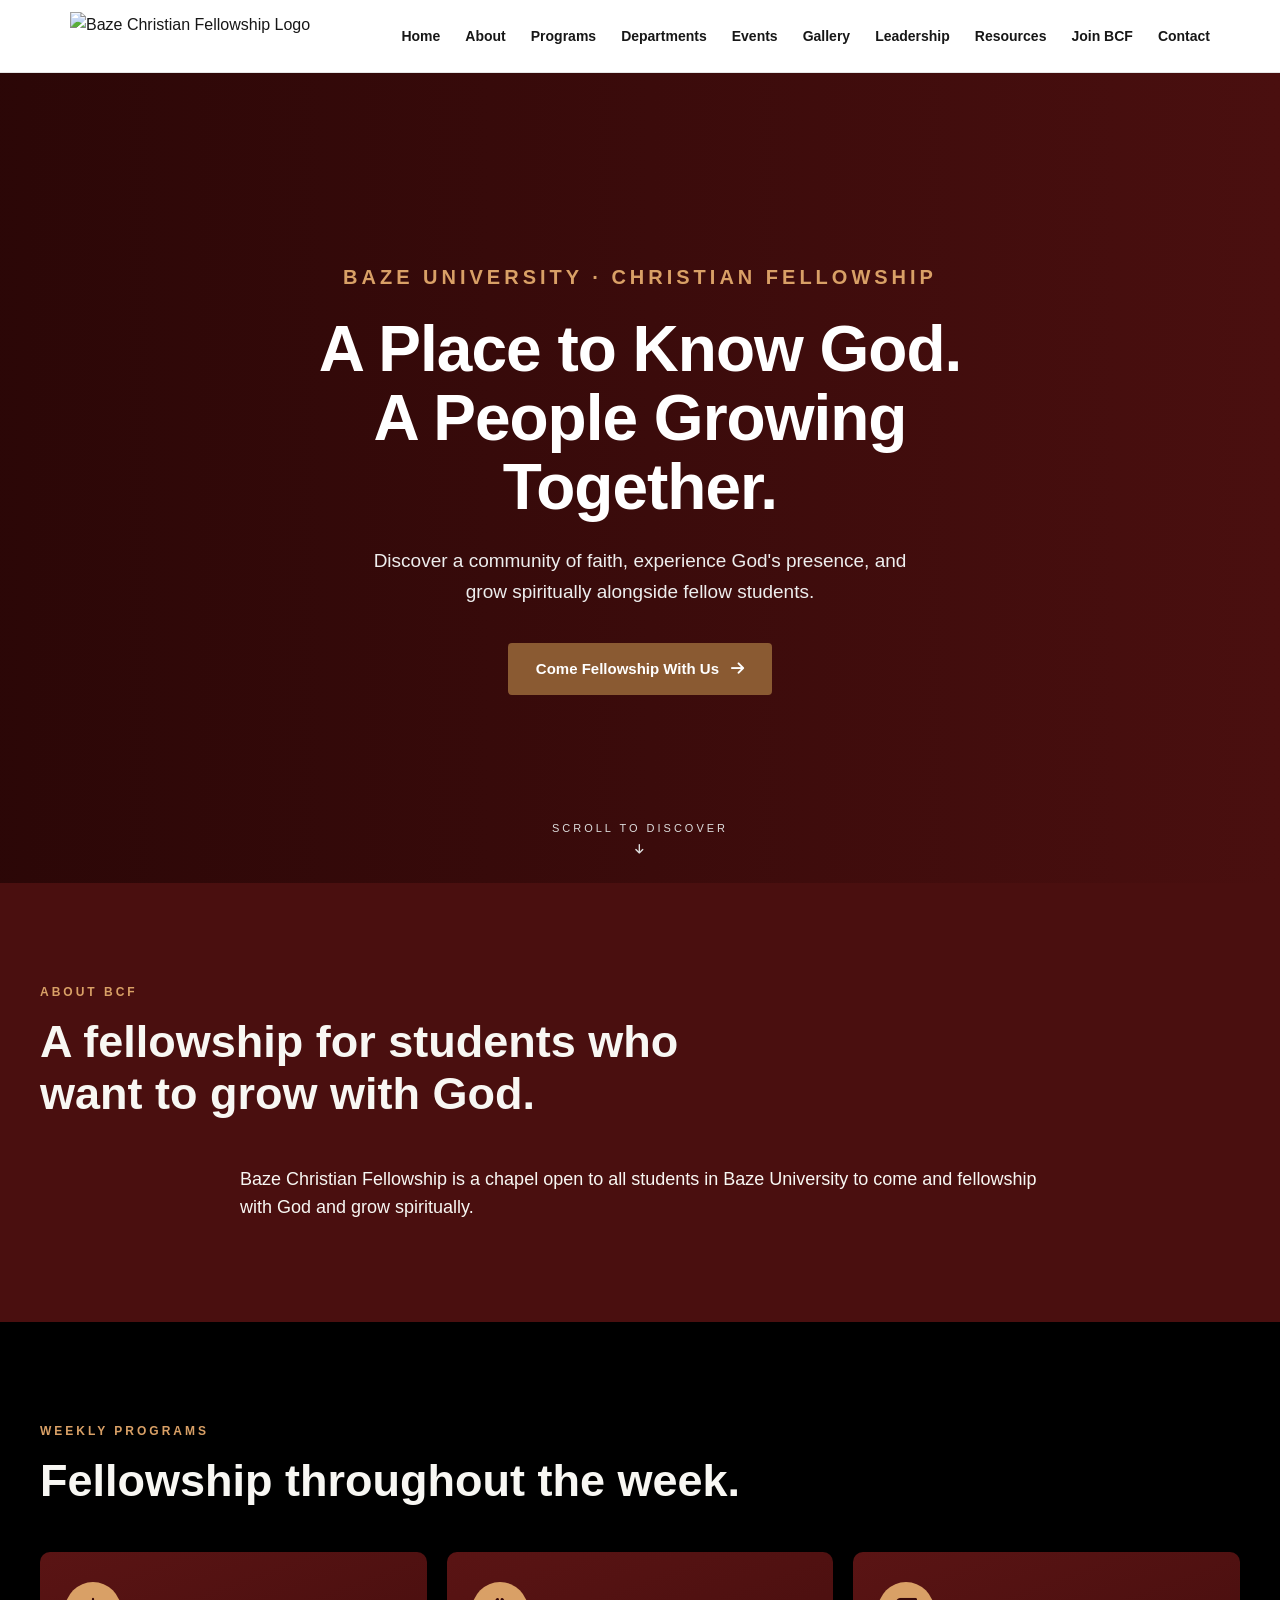
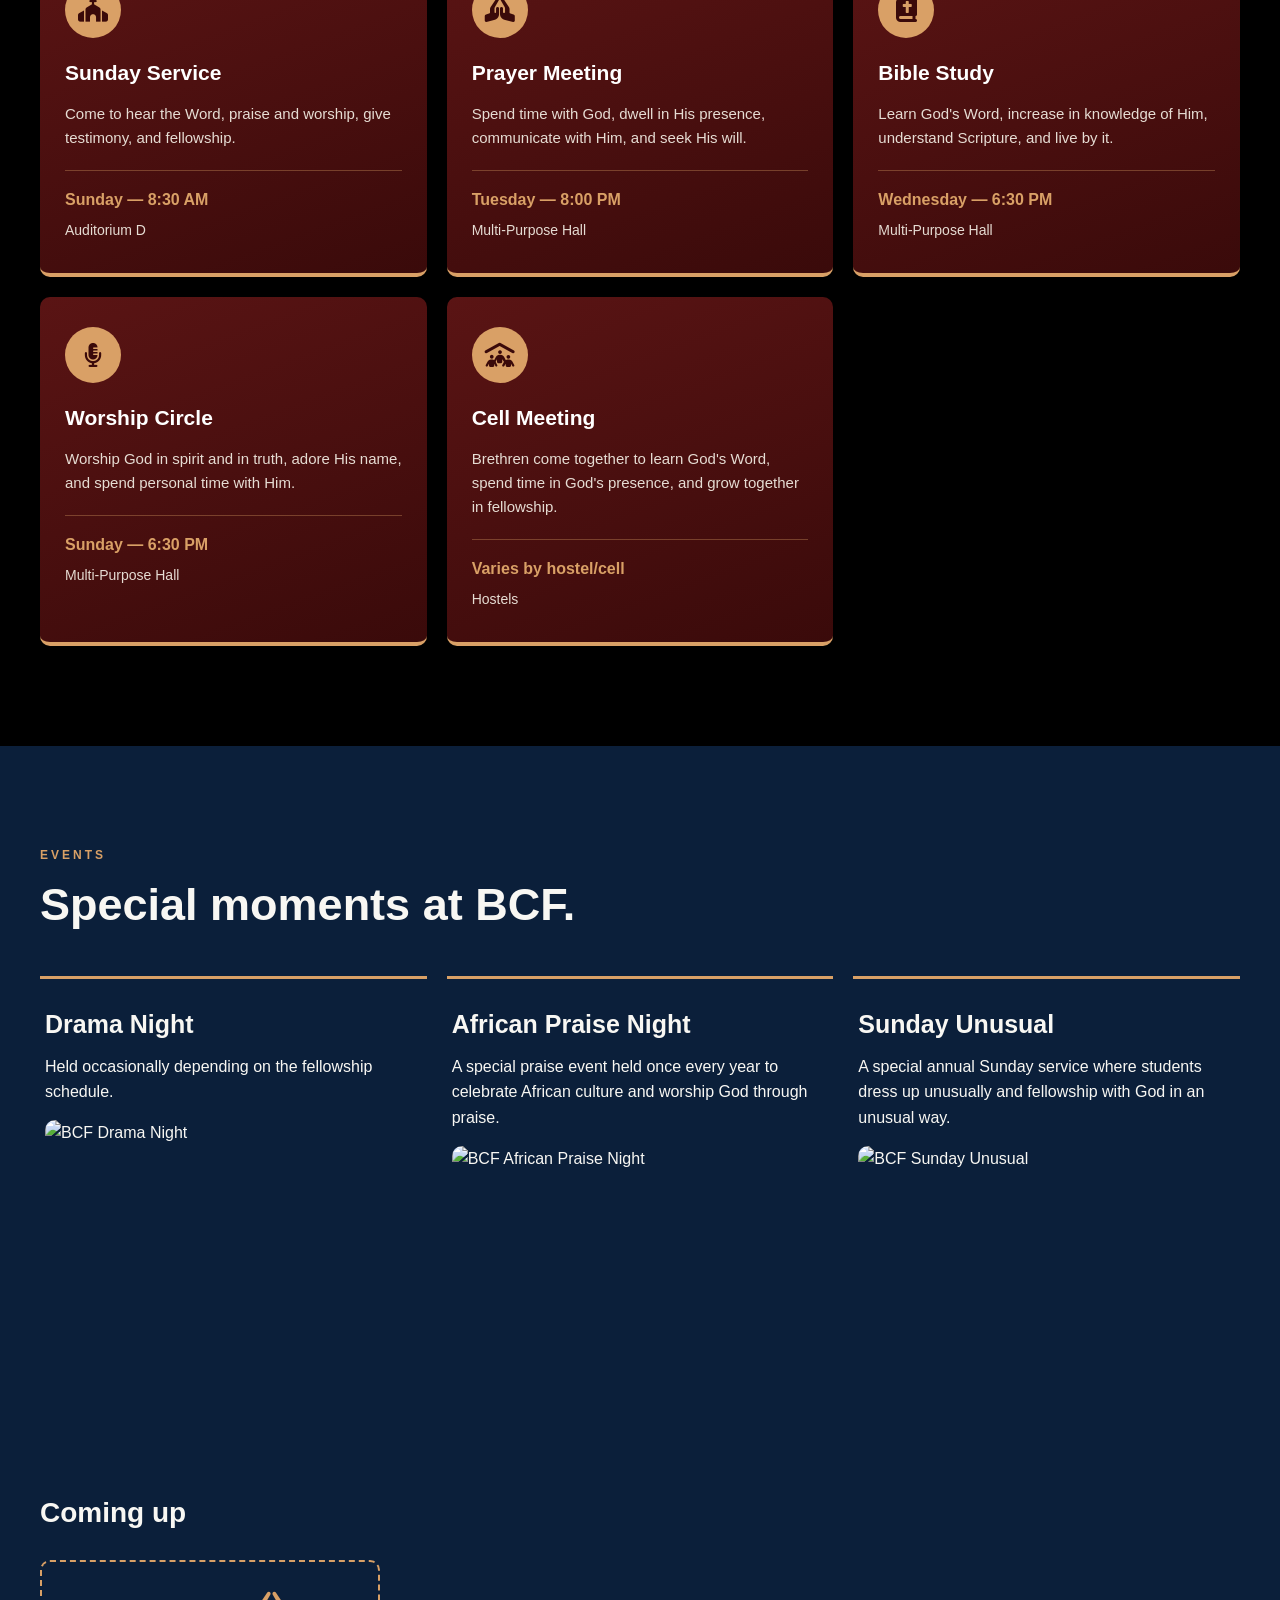
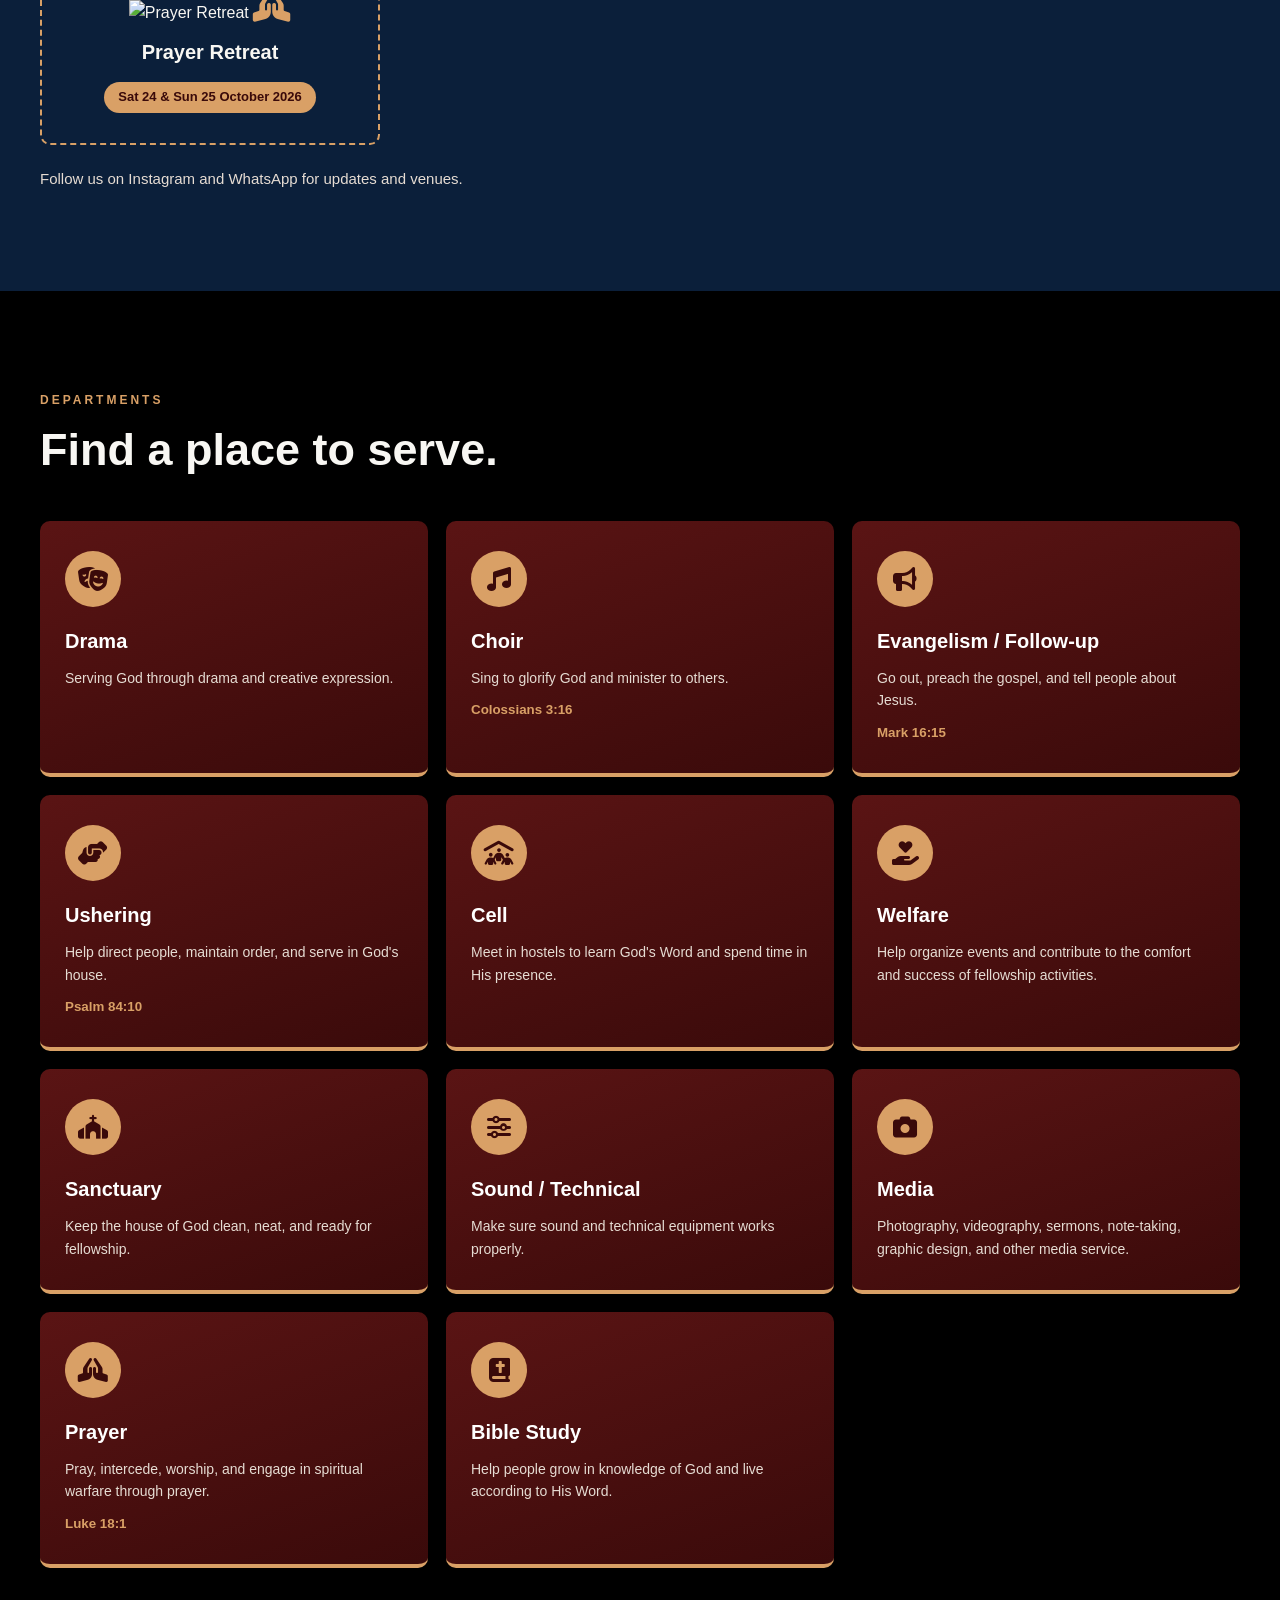
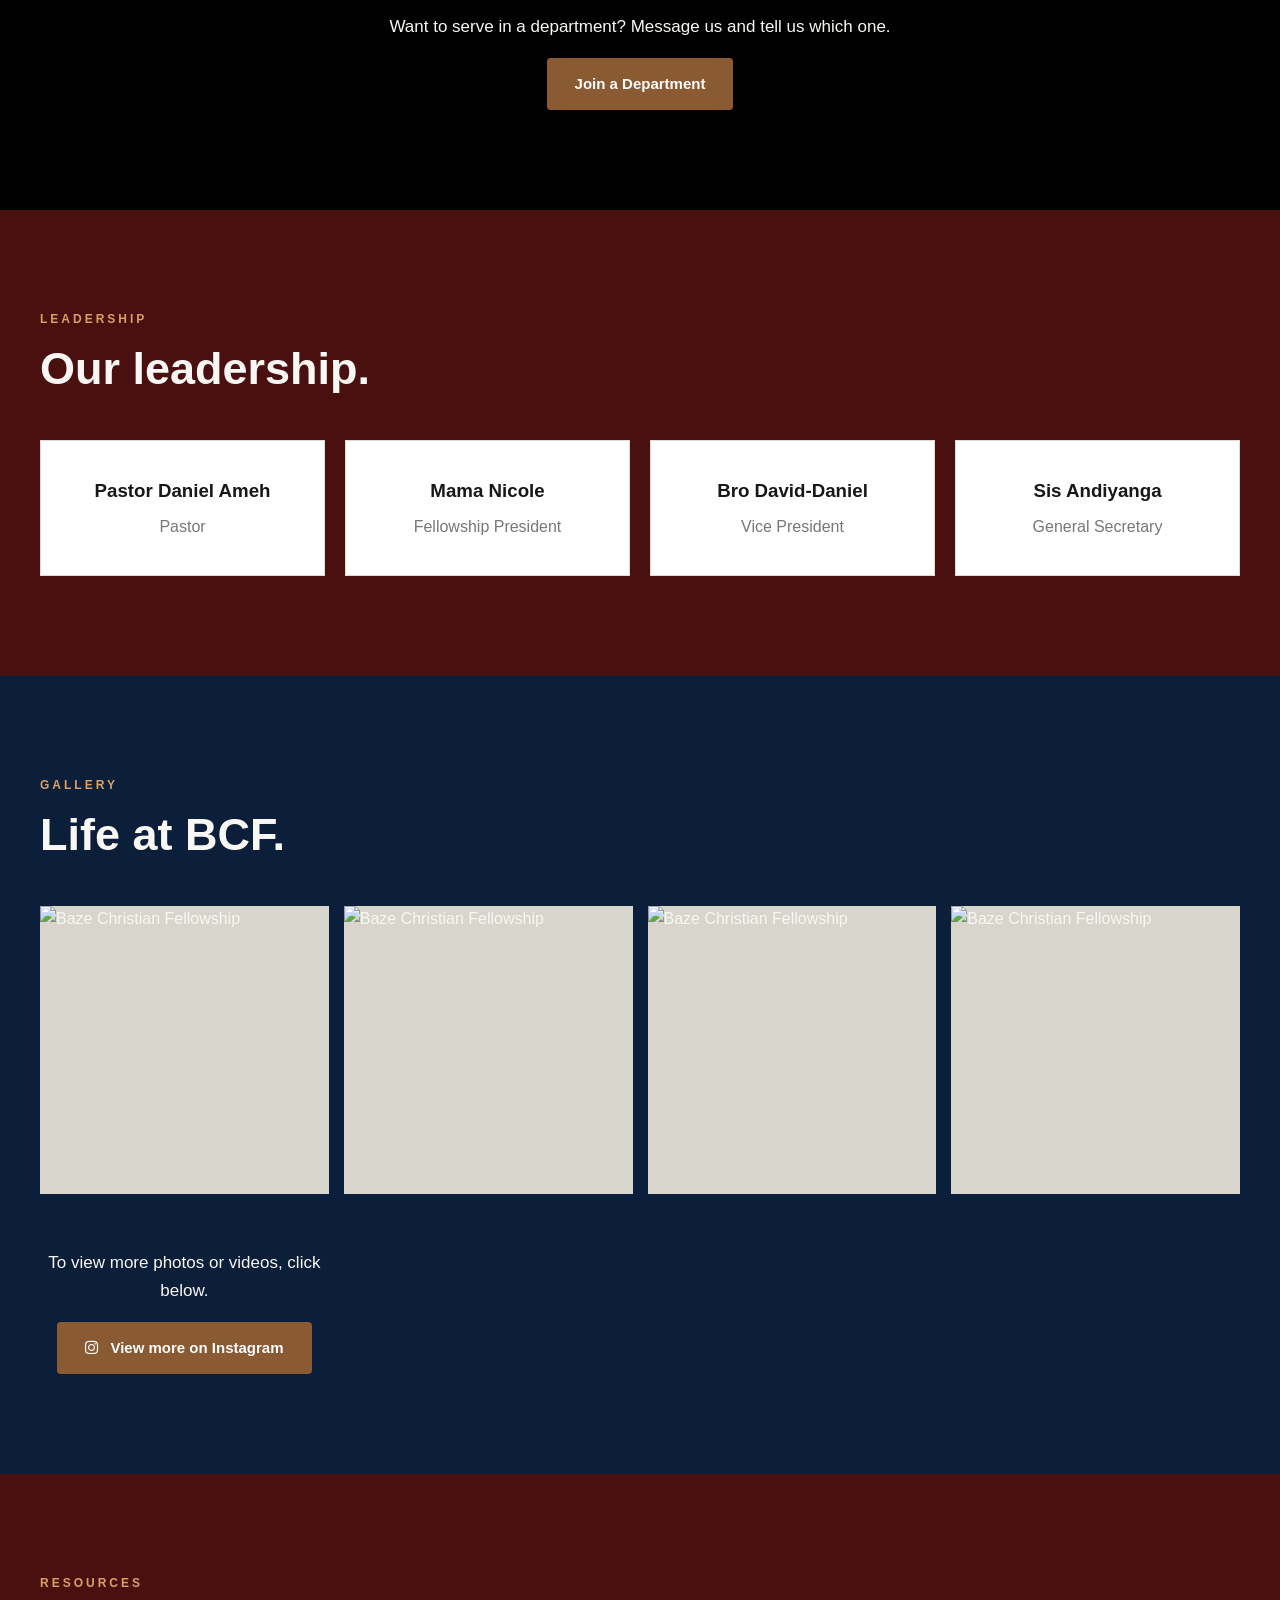
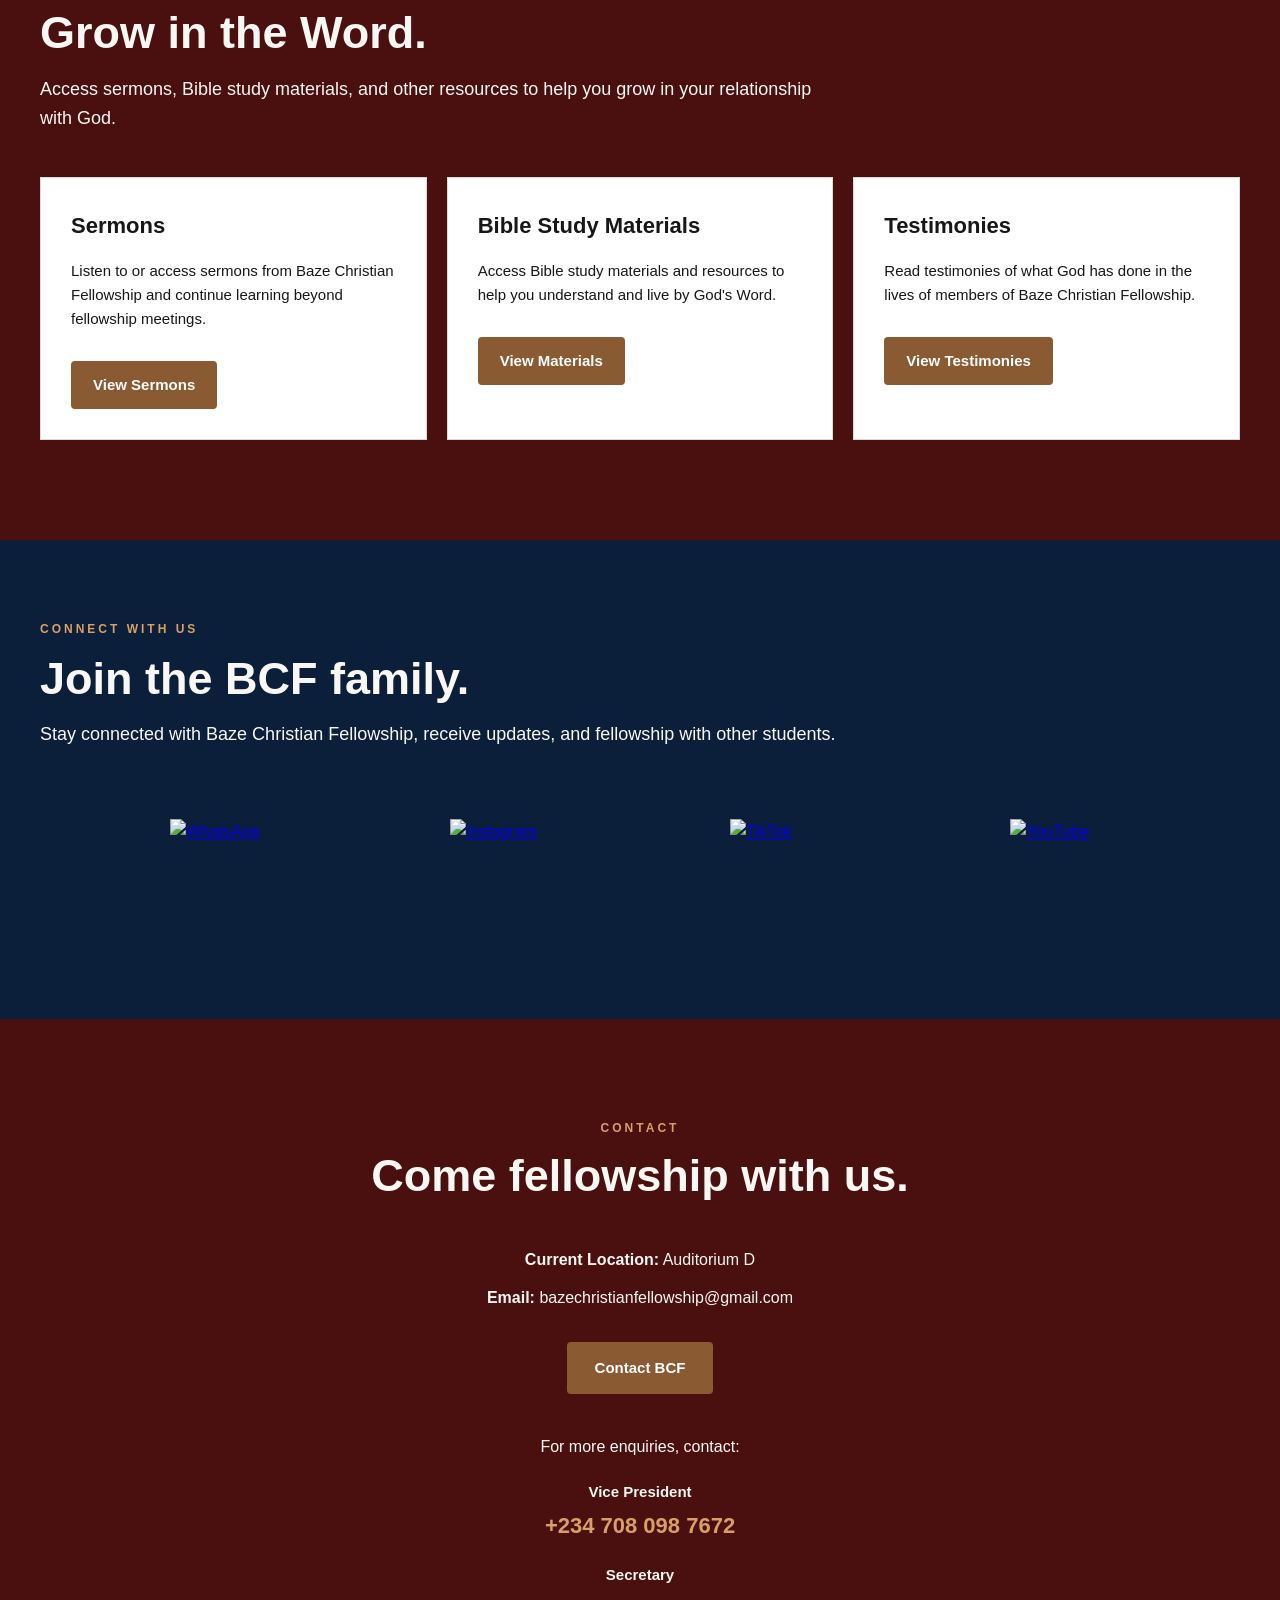
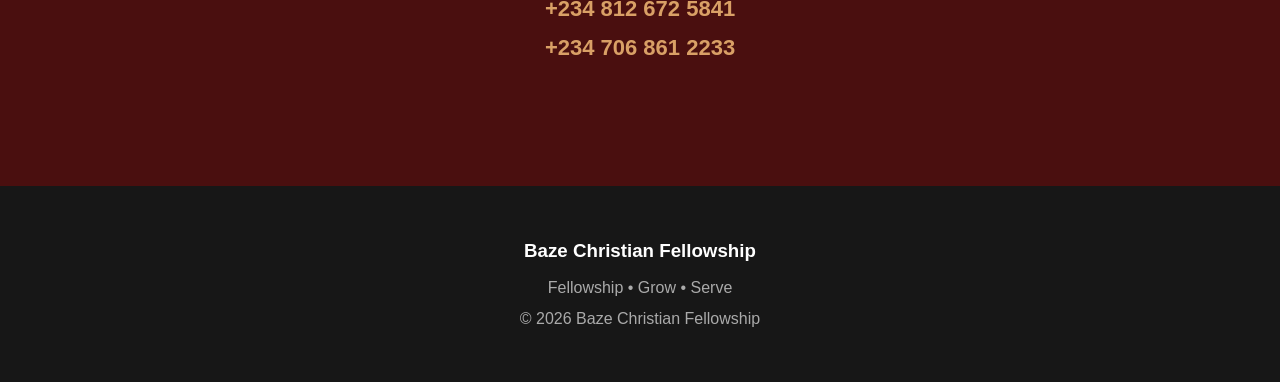
==== index.html @ 0a3cd955 "Add files via upload" ====
<!DOCTYPE html>
<html lang="en">

<head>
    <meta charset="UTF-8">
    <meta name="viewport" content="width=device-width, initial-scale=1.0">

    <title>Baze Christian Fellowship</title>

    <link rel="stylesheet" href="style.css">
    <link rel="stylesheet" href="https://cdnjs.cloudflare.com/ajax/libs/font-awesome/6.5.2/css/all.min.css">
</head>

<body class="home-page">

<!-- NAVIGATION -->
<header>
    <nav>
        <div class="logo">
            <img src="images/logo.jpg" alt="Baze Christian Fellowship Logo">
        </div>

        <button class="menu-toggle" id="menuToggle" aria-label="Open menu" aria-expanded="false" aria-controls="navLinks">
            <i class="fa-solid fa-bars"></i>
        </button>

        <div class="nav-links" id="navLinks">
            <a href="#home">Home</a>
            <a href="#about">About</a>
            <a href="#programs">Programs</a>
            <a href="#departments">Departments</a>
            <a href="#events">Events</a>
            <a href="#gallery">Gallery</a>
            <a href="#leadership">Leadership</a>
            <a href="#resources">Resources</a>
            <a href="#join">Join BCF</a>
            <a href="#contact">Contact</a>
        </div>
    </nav>
</header>


<!-- HOME -->
<section id="home" class="hero">

    <div class="hero-overlay"></div>

    <div class="hero-content">

        <p class="small-title">
            BAZE UNIVERSITY · CHRISTIAN FELLOWSHIP
        </p>

        <h1>
            A Place to Know God.<br>
            A People Growing Together.
        </h1>

        <p class="hero-text">
            Discover a community of faith, experience God's presence,
            and grow spiritually alongside fellow students.
        </p>

        <a href="#contact" class="btn">
            Come Fellowship With Us
            <i class="fa-solid fa-arrow-right"></i>
        </a>

    </div>

    <div class="hero-scroll">
        <span>SCROLL TO DISCOVER</span>
        <i class="fa-solid fa-arrow-down"></i>
    </div>

</section>


<!-- ABOUT -->
<section id="about">

    <div class="section-heading">

        <p class="small-title">
            ABOUT BCF
        </p>

        <h2>
            A fellowship for students who want to grow with God.
        </h2>

    </div>

    <p class="section-text">
        Baze Christian Fellowship is a chapel open to all students
        in Baze University to come and fellowship with God and
        grow spiritually.
    </p>

</section>


<!-- PROGRAMS -->
<section id="programs">

    <div class="section-heading">

        <p class="small-title">
            WEEKLY PROGRAMS
        </p>

        <h2>
            Fellowship throughout the week.
        </h2>

    </div>


        <div class="program-container">

        <div class="program-card">
            <div class="dept-icon"><i class="fa-solid fa-church"></i></div>
            <h3>Sunday Service</h3>
            <p>
                Come to hear the Word, praise and worship,
                give testimony, and fellowship.
            </p>
            <strong>Sunday — 8:30 AM</strong>
            <span>Auditorium D</span>
        </div>

        <div class="program-card">
            <div class="dept-icon"><i class="fa-solid fa-hands-praying"></i></div>
            <h3>Prayer Meeting</h3>
            <p>
                Spend time with God, dwell in His presence,
                communicate with Him, and seek His will.
            </p>
            <strong>Tuesday — 8:00 PM</strong>
            <span>Multi-Purpose Hall</span>
        </div>

        <div class="program-card">
            <div class="dept-icon"><i class="fa-solid fa-book-bible"></i></div>
            <h3>Bible Study</h3>
            <p>
                Learn God's Word, increase in knowledge of Him,
                understand Scripture, and live by it.
            </p>
            <strong>Wednesday — 6:30 PM</strong>
            <span>Multi-Purpose Hall</span>
        </div>

        <div class="program-card">
            <div class="dept-icon"><i class="fa-solid fa-microphone-lines"></i></div>
            <h3>Worship Circle</h3>
            <p>
                Worship God in spirit and in truth, adore His name,
                and spend personal time with Him.
            </p>
            <strong>Sunday — 6:30 PM</strong>
            <span>Multi-Purpose Hall</span>
        </div>

        <div class="program-card">
            <div class="dept-icon"><i class="fa-solid fa-people-roof"></i></div>
            <h3>Cell Meeting</h3>
            <p>
                Brethren come together to learn God's Word,
                spend time in God's presence, and grow together
                in fellowship.
            </p>
            <strong>Varies by hostel/cell</strong>
            <span>Hostels</span>
        </div>

    </div>

</section>


<!-- EVENTS -->
<section id="events">

    <div class="section-heading">

        <p class="small-title">
            EVENTS
        </p>

        <h2>
            Special moments at BCF.
        </h2>

    </div>


    <div class="event-container">

        <div class="event-card">

            <h3>Drama Night</h3>

            <p>
                Held occasionally depending on the fellowship schedule.
            </p>

            <img src="images/drama-night.jpg" alt="BCF Drama Night">

        </div>


        <div class="event-card">

            <h3>African Praise Night</h3>

            <p>
                A special praise event held once every year to celebrate African culture and worship God through praise.
            </p>

            <img src="images/african-praise-night.jpg" alt="BCF African Praise Night">

        </div>


        <div class="event-card">

            <h3>Sunday Unusual</h3>

            <p>
                A special annual Sunday service where students dress up unusually and fellowship with God in an unusual way.
            </p>

            <img src="images/sunday-unusual.jpg" alt="BCF Sunday Unusual">

        </div>

    </div>
        <div class="upcoming">

        <h3>Coming up</h3>
                    <div class="upcoming-card">
                <img src="images/prayer-retreat.jpg" alt="Prayer Retreat">
                <i class="fa-solid fa-hands-praying"></i>
                <h4>Prayer Retreat</h4>
                <span class="coming-soon">Sat 24 &amp; Sun 25 October 2026</span>
                </div>


        </div>

        <p class="upcoming-note">Follow us on Instagram and WhatsApp for updates and venues.</p>

    </div>

</section>


<!-- DEPARTMENTS -->
<section id="departments">

    <div class="section-heading">

        <p class="small-title">
            DEPARTMENTS
        </p>

        <h2>
            Find a place to serve.
        </h2>

    </div>


        <div class="department-container">

        <div class="department-card">
            <div class="dept-icon"><i class="fa-solid fa-masks-theater"></i></div>
            <h3>Drama</h3>
            <p>Serving God through drama and creative expression.</p>
        </div>

        <div class="department-card">
            <div class="dept-icon"><i class="fa-solid fa-music"></i></div>
            <h3>Choir</h3>
            <p>Sing to glorify God and minister to others.</p>
            <small>Colossians 3:16</small>
        </div>

        <div class="department-card">
            <div class="dept-icon"><i class="fa-solid fa-bullhorn"></i></div>
            <h3>Evangelism / Follow-up</h3>
            <p>Go out, preach the gospel, and tell people about Jesus.</p>
            <small>Mark 16:15</small>
        </div>

        <div class="department-card">
            <div class="dept-icon"><i class="fa-solid fa-handshake-angle"></i></div>
            <h3>Ushering</h3>
            <p>Help direct people, maintain order, and serve in God's house.</p>
            <small>Psalm 84:10</small>
        </div>

        <div class="department-card">
            <div class="dept-icon"><i class="fa-solid fa-people-roof"></i></div>
            <h3>Cell</h3>
            <p>Meet in hostels to learn God's Word and spend time in His presence.</p>
        </div>

        <div class="department-card">
            <div class="dept-icon"><i class="fa-solid fa-hand-holding-heart"></i></div>
            <h3>Welfare</h3>
            <p>Help organize events and contribute to the comfort and success of fellowship activities.</p>
        </div>

        <div class="department-card">
            <div class="dept-icon"><i class="fa-solid fa-church"></i></div>
            <h3>Sanctuary</h3>
            <p>Keep the house of God clean, neat, and ready for fellowship.</p>
        </div>

        <div class="department-card">
            <div class="dept-icon"><i class="fa-solid fa-sliders"></i></div>
            <h3>Sound / Technical</h3>
            <p>Make sure sound and technical equipment works properly.</p>
        </div>

        <div class="department-card">
            <div class="dept-icon"><i class="fa-solid fa-camera"></i></div>
            <h3>Media</h3>
            <p>Photography, videography, sermons, note-taking, graphic design, and other media service.</p>
        </div>

        <div class="department-card">
            <div class="dept-icon"><i class="fa-solid fa-hands-praying"></i></div>
            <h3>Prayer</h3>
            <p>Pray, intercede, worship, and engage in spiritual warfare through prayer.</p>
            <small>Luke 18:1</small>
        </div>

        <div class="department-card">
            <div class="dept-icon"><i class="fa-solid fa-book-bible"></i></div>
            <h3>Bible Study</h3>
            <p>Help people grow in knowledge of God and live according to His Word.</p>
        </div>

    </div>

    <div class="join-department">
        <p>Want to serve in a department? Message us and tell us which one.</p>
        <a href="https://wa.me/2348126725841?text=Hello%2C%20I%20want%20to%20join%20a%20department.%0AName%3A%20%0ADepartment%3A%20%0AWhy%20I%20want%20to%20join%3A%20"
           target="_blank" rel="noopener" class="btn">Join a Department</a>
    </div>

</section>

</section>


<!-- LEADERSHIP -->
<section id="leadership">

    <div class="section-heading">

        <p class="small-title">
            LEADERSHIP
        </p>

        <h2>
            Our leadership.
        </h2>

    </div>


    <div class="leader-container">

        <div class="leader-card">
            <h3>Pastor Daniel Ameh</h3>
            <p>Pastor</p>
        </div>

        <div class="leader-card">
            <h3>Mama Nicole</h3>
            <p>Fellowship President</p>
        </div>

        <div class="leader-card">
            <h3>Bro David-Daniel</h3>
            <p>Vice President</p>
        </div>

        <div class="leader-card">
            <h3>Sis Andiyanga</h3>
            <p>General Secretary</p>
        </div>

    </div>

</section>


<!-- GALLERY -->
<section id="gallery">

    <div class="section-heading">

        <p class="small-title">
            GALLERY
        </p>

        <h2>
            Life at BCF.
        </h2>

    </div>

    <div class="gallery-container">

        <div class="gallery-item">
            <img src="images/gallery1.jpg" alt="Baze Christian Fellowship">
        </div>

        <div class="gallery-item">
            <img src="images/gallery2.jpg" alt="Baze Christian Fellowship">
        </div>

        <div class="gallery-item">
            <img src="images/gallery3.jpg" alt="Baze Christian Fellowship">
        </div>

        <div class="gallery-item">
            <img src="images/gallery4.jpg" alt="Baze Christian Fellowship">
        </div>

    <div class="gallery-more">
        <p>To view more photos or videos, click below.</p>
        <a href="https://www.instagram.com/bazechristianfellowship/"
           target="_blank" rel="noopener" class="btn">
            <i class="fa-brands fa-instagram"></i> View more on Instagram
        </a>
    </div>


</section>


<!-- RESOURCES -->
<section id="resources">

    <div class="section-heading">

        <p class="small-title">
            RESOURCES
        </p>

        <h2>
            Grow in the Word.
        </h2>

        <p class="section-text">
            Access sermons, Bible study materials, and other resources
            to help you grow in your relationship with God.
        </p>

    </div>

    <div class="program-grid">

        <div class="program-card">
            <h3>Sermons</h3>
            <p>
                Listen to or access sermons from Baze Christian Fellowship
                and continue learning beyond fellowship meetings.
            </p>
            <a href="sermons.html" class="btn">View Sermons</a>
        </div>

        <div class="program-card">
            <h3>Bible Study Materials</h3>
            <p>
                Access Bible study materials and resources to help you
                understand and live by God's Word.
            </p>
            <a href="bible-study.html" class="btn">View Materials</a>
        </div>

        <div class="program-card">
            <h3>Testimonies</h3>
            <p>
                Read testimonies of what God has done in the lives
                of members of Baze Christian Fellowship.
            </p>
            <a href="testimonies.html" class="btn">View Testimonies</a>
        </div>

    </div>

</section>


<!-- JOIN -->
<section id="join">

    <div class="section-heading">

        <p class="small-title">
            CONNECT WITH US
        </p>

        <h2>
            Join the BCF family.
        </h2>

        <p class="section-text">
            Stay connected with Baze Christian Fellowship,
            receive updates, and fellowship with other students.
        </p>

    </div>

    <div class="social-logos">

        <a href="https://chat.whatsapp.com/BudRLYwGvZM6FBNCrhBqAm" target="_blank" rel="noopener" aria-label="WhatsApp">
            <img src="images/whatsapp.png" alt="WhatsApp">
        </a>

        <a href="https://www.instagram.com/bazechristianfellowship/" target="_blank" rel="noopener" aria-label="Instagram">
            <img src="images/instagram.png" alt="Instagram">
        </a>

        <a href="https://www.tiktok.com/@baze.christian.fe" target="_blank" rel="noopener" aria-label="TikTok">
            <img src="images/tiktok.png" alt="TikTok">
        </a>

        <a href="https://www.youtube.com/@Bazechristianfellowship" target="_blank" rel="noopener" aria-label="YouTube">
            <img src="images/youtube.png" alt="YouTube">
        </a>

    </div>

</section>


<!-- CONTACT -->
<section id="contact">

    <div class="section-heading">

        <p class="small-title">
            CONTACT
        </p>

        <h2>
            Come fellowship with us.
        </h2>

    </div>

    <p>
        <strong>Current Location:</strong>
        Auditorium D
    </p>

    <p>
        <strong>Email:</strong>
        bazechristianfellowship@gmail.com
    </p>

    <a href="mailto:bazechristianfellowship@gmail.com" class="btn">
        Contact BCF
    </a>
    <div class="enquiry">

    <p class="enquiry-title">For more enquiries, contact:</p>

    <div class="enquiry-person">
        <strong>Vice President</strong>
        <a href="tel:+2347080987672">+234 708 098 7672</a>
    </div>

    <div class="enquiry-person">
        <strong>Secretary</strong>
        <a href="tel:+2348126725841">+234 812 672 5841</a>
        <a href="tel:+2347068612233">+234 706 861 2233</a>
    </div>

</div>

</section>


<!-- FOOTER -->
<footer>

    <h3>
        Baze Christian Fellowship
    </h3>

    <p>
        Fellowship • Grow • Serve
    </p>

    <p>
        © 2026 Baze Christian Fellowship
    </p>

</footer>

<script>
    // Mobile menu
    var menuToggle = document.getElementById("menuToggle");
    var navLinks = document.getElementById("navLinks");

    menuToggle.addEventListener("click", function () {
        var open = navLinks.classList.toggle("open");
        menuToggle.setAttribute("aria-expanded", open);
        menuToggle.setAttribute("aria-label", open ? "Close menu" : "Open menu");
    });

    navLinks.addEventListener("click", function (e) {
        if (e.target.tagName === "A") {
            navLinks.classList.remove("open");
            menuToggle.setAttribute("aria-expanded", "false");
            menuToggle.setAttribute("aria-label", "Open menu");
        }
    });
</script>

</body>

</html>
---- style.css ----
/* ================================
   GENERAL
================================ */

* {
    margin: 0;
    padding: 0;
    box-sizing: border-box;
}

html {
    scroll-behavior: smooth;
    scroll-padding-top: 80px; /* keeps headings clear of the sticky nav */
}

body {
    font-family: Arial, sans-serif;
    background-color: #f8f7f3;
    color: #171717;
    line-height: 1.6;
}

img {
    max-width: 100%;
}

:focus-visible {
    outline: 3px solid #d9a066;
    outline-offset: 3px;
}

@media (prefers-reduced-motion: reduce) {
    html {
        scroll-behavior: auto;
    }

    * {
        transition: none !important;
    }
}


/* ================================
   NAVIGATION
================================ */

header {
    background-color: #ffffff;
    position: sticky;
    top: 0;
    z-index: 1000;
    border-bottom: 1px solid #e5e5e5;
}

nav {
    max-width: 1200px;
    margin: auto;
    padding: 12px 30px;

    display: flex;
    align-items: center;
    justify-content: space-between;
}

.logo img {
    height: 48px;
    width: auto;
    display: block;
}

.nav-links {
    display: flex;
    gap: 25px;
}

.nav-links a {
    text-decoration: none;
    color: #171717;
    font-size: 14px;
    font-weight: 600;
}

.nav-links a:hover {
    color: #8a5a32;
}

.menu-toggle {
    display: none;
    background: none;
    border: 0;
    font-size: 26px;
    color: #171717;
    cursor: pointer;
    padding: 6px 10px;
}


/* ================================
   BUTTONS & SMALL TITLES
================================ */

.btn,
.button {
    display: inline-block;
    background-color: #8a5a32;
    color: #ffffff;
    padding: 14px 28px;
    text-decoration: none;
    font-weight: 700;
    font-size: 15px;
    border-radius: 4px;
    transition: background-color 0.3s ease;
}

.btn:hover,
.button:hover {
    background-color: #6f4624;
}

.btn i {
    margin-left: 8px;
}

.small-title {
    font-size: 12px;
    font-weight: 700;
    letter-spacing: 3px;
    color: #d9a066;
    margin-bottom: 14px;
}


/* ================================
   HERO / HOME
================================ */

.hero {
    position: relative;
    min-height: 90vh;
    padding: 100px 30px;
    display: flex;
    align-items: center;
    color: #ffffff;
    background:
        url("images/hero.jpg") center / cover no-repeat,
        #4a0f0f;
}

.hero-overlay {
    position: absolute;
    inset: 0;
    max-width: none;
    margin: 0;
    background: linear-gradient(to right, rgba(40, 6, 6, 0.9), rgba(74, 15, 15, 0.55));
}

.hero-content {
    position: relative;
    width: 100%;
}

.hero h1 {
    font-size: 64px;
    line-height: 1.08;
    letter-spacing: -1px;
    margin-bottom: 24px;
    max-width: 800px;
}

.hero-text {
    font-size: 19px;
    max-width: 560px;
    margin-bottom: 36px;
    color: #eee;
}

.hero-scroll {
    position: absolute;
    bottom: 28px;
    left: 0;
    right: 0;
    max-width: none;
    margin: 0;
    display: flex;
    flex-direction: column;
    align-items: center;
    gap: 6px;
    font-size: 11px;
    letter-spacing: 3px;
    color: #ddd;
}


/* ================================
   SECTIONS
================================ */

section {
    padding: 100px 30px;
}

section > * {
    max-width: 1200px;
    margin-left: auto;
    margin-right: auto;
}

.section-heading {
    margin-bottom: 45px;
}

.section-heading h2 {
    font-size: 45px;
    line-height: 1.15;
    max-width: 700px;
}

.section-text {
    max-width: 800px;
    font-size: 18px;
    margin-top: 16px;
}

/* Section colours: the page base is maroon, so light text by default.
   Light sections switch back to dark text. */
.home-page section {
    color: #f8f7f3;
}

.home-page #programs,
.home-page #departments,
.home-page #gallery {
    color: #171717;
}

.home-page #about .section-text {
    margin-top: 0;
}

.home-page .hero {
    color: #ffffff;
}

#programs,
#gallery {
    background-color: #efede7;
}

#departments {
    background-color: #f8f7f3;
}

#programs .small-title,
#departments .small-title,
#gallery .small-title {
    color: #8a5a32;
}


/* ================================
   PROGRAMS
================================ */

.program-container,
.program-grid {
    display: grid;
    grid-template-columns: repeat(3, 1fr);
    gap: 20px;
}

.program-card {
    background-color: white;
    color: #171717;
    padding: 30px;
    border: 1px solid #dedbd3;
    transition: transform 0.3s ease;
}

.program-card:hover {
    transform: translateY(-6px);
}

.program-card h3 {
    font-size: 22px;
    margin-bottom: 15px;
}

.program-card p {
    font-size: 15px;
    margin-bottom: 25px;
}

.program-card strong {
    display: block;
    margin-bottom: 5px;
}

.program-card span {
    color: #777;
    font-size: 14px;
}

.program-card .btn {
    margin-top: 5px;
    padding: 12px 22px;
}


/* ================================
   EVENTS
================================ */

.event-container {
    display: grid;
    grid-template-columns: repeat(3, 1fr);
    gap: 20px;
}

.event-card {
    border-top: 3px solid #d9a066;
    padding: 25px 5px;
}

.event-card h3 {
    font-size: 25px;
    margin-bottom: 10px;
}

.event-card img {
    width: 100%;
    height: 250px;
    object-fit: cover;
    border-radius: 10px;
    margin-top: 15px;
    display: block;
}


/* ================================
   DEPARTMENTS
================================ */

.department-container {
    display: grid;
    grid-template-columns: repeat(3, 1fr);
    gap: 18px;
}

.department-card {
    background-color: white;
    padding: 25px;
    border: 1px solid #dedbd3;
}

.department-card h3 {
    margin-bottom: 10px;
}

.department-card p {
    font-size: 14px;
    color: #555;
}

.department-card small {
    display: block;
    margin-top: 10px;
    color: #8a5a32;
    font-weight: bold;
}


/* ================================
   LEADERSHIP
================================ */

.leader-container {
    display: grid;
    grid-template-columns: repeat(4, 1fr);
    gap: 20px;
}

.leader-card {
    background-color: white;
    color: #171717;
    padding: 35px 20px;
    text-align: center;
    border: 1px solid #dedbd3;
}

.leader-card h3 {
    margin-bottom: 8px;
}

.leader-card p {
    color: #777;
}


/* ================================
   GALLERY
================================ */

.gallery-container {
    display: grid;
    grid-template-columns: repeat(4, 1fr);
    gap: 15px;
}

.gallery-item {
    aspect-ratio: 1 / 1;
    background-color: #d8d5cd;
    overflow: hidden;
}

.gallery-item img {
    width: 100%;
    height: 100%;
    object-fit: cover;
    display: block;
}


/* ================================
   JOIN / SOCIAL
================================ */

#join {
    background: #0b1f3a;
    padding: 80px 40px;
}

.social-logos {
    width: 100%;
    display: flex;
    flex-direction: row;
    justify-content: space-between;
    align-items: center;
    margin-top: 50px;
    padding: 20px 40px;
}

.social-logos a {
    display: flex;
    align-items: center;
    justify-content: center;
    flex: 1;
}

.social-logos img {
    width: 100px;
    height: 100px;
    object-fit: contain;
    transition: transform 0.3s ease;
}

.social-logos img:hover {
    transform: scale(1.15);
}


/* ================================
   CONTACT
================================ */

#contact {
    text-align: center;
}

#contact .section-heading h2 {
    margin-left: auto;
    margin-right: auto;
}

#contact p {
    margin-bottom: 12px;
}

#contact .btn {
    margin-top: 20px;
}


/* ================================
   FOOTER
================================ */

footer {
    background-color: #171717;
    color: white;
    text-align: center;
    padding: 50px 20px;
}

footer h3 {
    margin-bottom: 10px;
}

footer p {
    color: #aaa;
    margin-top: 5px;
}


/* ================================
   TABLET + SMALL LAPTOP (menu becomes a dropdown)
================================ */

@media (max-width: 1000px) {

    .menu-toggle {
        display: block;
    }

    .nav-links {
        display: none;
        position: absolute;
        top: 100%;
        left: 0;
        right: 0;
        flex-direction: column;
        gap: 0;
        background: #ffffff;
        border-bottom: 1px solid #e5e5e5;
        padding: 8px 30px 16px;
    }

    .nav-links.open {
        display: flex;
    }

    .nav-links a {
        padding: 12px 0;
        font-size: 16px;
        border-bottom: 1px solid #f0f0f0;
    }
}

@media (max-width: 900px) {

    .hero h1 {
        font-size: 52px;
    }

    .program-container,
    .program-grid,
    .department-container,
    .leader-container,
    .gallery-container {
        grid-template-columns: repeat(2, 1fr);
    }

    .event-container {
        grid-template-columns: 1fr;
    }
}


/* ================================
   PHONE
================================ */

@media (max-width: 600px) {

    nav {
        padding: 10px 20px;
    }

    .nav-links {
        padding: 8px 20px 16px;
    }

    .hero {
        min-height: 80vh;
        padding: 80px 24px;
        text-align: center;
    }

    .hero h1 {
        font-size: 38px;
        letter-spacing: -0.5px;
    }

    .hero-text {
        font-size: 16px;
        margin-left: auto;
        margin-right: auto;
    }

    .hero .small-title {
        font-size: 11px;
        letter-spacing: 2px;
    }

    .hero-scroll {
        font-size: 9px;
    }

    section {
        padding: 70px 20px;
    }

    .section-heading h2 {
        font-size: 32px;
    }

    .program-container,
    .program-grid,
    .event-container,
    .department-container,
    .leader-container,
    .gallery-container {
        grid-template-columns: 1fr;
    }

    #join {
        padding: 70px 20px;
    }

    .social-logos {
        flex-wrap: wrap;
        padding: 20px 0;
        gap: 20px;
    }

    .social-logos a {
        flex: 0 0 40%;
    }

    .social-logos img {
        width: 72px;
        height: 72px;
    }
}


/* ================================
   OTHER PAGES (kept as before)
================================ */

.home-page {
    background: #4a0f0f;
}

.bible-study-page {
    background-image: url("images/bible-study-bg.jpg");
    background-size: cover;
    background-position: center;
    background-attachment: fixed;
}

.bible-study-page .program-card {
    background: #bdbdbd;
    color: #111;
}

.sermons-page {
    background-image: url("images/sermons-bg.jpg");
    background-size: cover;
    background-position: center;
    background-attachment: fixed;
}

.sermons-page .program-card {
    background: #bdbdbd;
    color: #111;
}

.sermons-page .section-heading,
.sermons-page .section-heading .small-title,
.sermons-page .section-heading h1,
.sermons-page .section-heading p {
    color: white;
}

.testimonies-page {
    background-image: url("images/testimonies-bg.jpg");
    background-size: cover;
    background-position: center;
    background-attachment: fixed;
}

.testimonies-page .program-card {
    background: #bdbdbd;
    color: #111;
    padding: 30px;
    border-radius: 12px;
    text-align: left;
    min-height: 220px;
}

.testimonies-page .section-heading,
.testimonies-page .section-heading .small-title,
.testimonies-page .section-heading h1,
.testimonies-page .section-heading p {
    color: black;
}

.testimonies-page .program-card h3 {
    margin-bottom: 20px;
    font-size: 22px;
}

.testimonies-page .program-card p {
    line-height: 1.7;
    margin-bottom: 15px;
}

.testimonies-page .program-card p:last-child {
    font-style: italic;
    margin-top: 25px;
}
/* Hero: centered, bigger top line */
.hero-content {
    text-align: center;
}

.hero .small-title {
    font-size: 20px;
    letter-spacing: 4px;
    margin-bottom: 22px;
}

.hero h1,
.hero-text {
    margin-left: auto;
    margin-right: auto;
}

@media (max-width: 600px) {
    .hero .small-title {
        font-size: 14px;
        letter-spacing: 2px;
    }
}#contact .enquiry {
    margin-top: 40px;
}

#contact .enquiry-title {
    font-size: 16px;
    margin-bottom: 20px;
}

#contact .enquiry-person {
    margin-bottom: 20px;
}

#contact .enquiry-person strong {
    display: block;
    font-size: 15px;
    margin-bottom: 4px;
}

#contact .enquiry-person a {
    display: block;
    font-size: 22px;
    font-weight: 700;
    color: #d9a066;
    text-decoration: none;
    margin-top: 4px;
}

#contact .enquiry-person a:hover {
    text-decoration: underline;
}
.join-department {
    margin-top: 45px;
    text-align: center;
}

.join-department p {
    margin-bottom: 18px;
    font-size: 17px;
}
/* Department cards with icons */
.department-card {
    background: linear-gradient(160deg, #5a1414, #3a0a0a);
    border: 0;
    border-bottom: 4px solid #d9a066;
    border-radius: 10px;
    padding: 30px 25px;
    color: #f8f7f3;
    transition: transform 0.3s ease;
}

.department-card:hover {
    transform: translateY(-6px);
}

.department-card h3 {
    color: #ffffff;
    font-size: 20px;
    margin-bottom: 10px;
}

.department-card p {
    color: #e6dcd3;
}

.department-card small {
    color: #d9a066;
}

.dept-icon {
    width: 56px;
    height: 56px;
    border-radius: 50%;
    background: #d9a066;
    color: #3a0a0a;
    font-size: 24px;
    display: flex;
    align-items: center;
    justify-content: center;
    margin-bottom: 18px;
}
/* Weekly program cards */
#programs .program-card {
    background: linear-gradient(160deg, #5a1414, #3a0a0a);
    border: 0;
    border-bottom: 4px solid #d9a066;
    border-radius: 10px;
    padding: 30px 25px;
    color: #f8f7f3;
}

#programs .program-card h3 {
    color: #ffffff;
    font-size: 21px;
    margin-bottom: 12px;
}

#programs .program-card p {
    color: #e6dcd3;
    margin-bottom: 20px;
}

#programs .program-card strong {
    color: #d9a066;
    padding-top: 16px;
    border-top: 1px solid rgba(217, 160, 102, 0.35);
}

#programs .program-card span {
    color: #e6dcd3;
}
/* Departments section: black background */
#departments {
    background-color: #000000;
}

.home-page #departments {
    color: #f8f7f3;
}

.home-page #departments .small-title {
    color: #d9a066;
}
/* Weekly Programs section: black background */
#programs {
    background-color: #000000;
}

.home-page #programs {
    color: #f8f7f3;
}

.home-page #programs .small-title {
    color: #d9a066;
}
/* Testimonies page heading: white */
.testimonies-page .section-heading,
.testimonies-page .section-heading .small-title,
.testimonies-page .section-heading h1,
.testimonies-page .section-heading h2,
.testimonies-page .section-heading p {
    color: white;
}
.gallery-more {
    margin-top: 40px;
    text-align: center;
}

.gallery-more p {
    margin-bottom: 18px;
    font-size: 17px;
}

.gallery-more .btn i {
    margin-left: 0;
    margin-right: 8px;
}
/* Gallery section: navy blue background */
#gallery {
    background-color: #0b1f3a;
}

.home-page #gallery {
    color: #f8f7f3;
}

.home-page #gallery .small-title {
    color: #d9a066;
}
/* Upcoming events */
.upcoming {
    margin-top: 70px;
}

.upcoming h3 {
    font-size: 28px;
    margin-bottom: 25px;
}

.upcoming-container {
    display: grid;
    grid-template-columns: repeat(auto-fit, minmax(220px, 1fr));
    gap: 20px;
}

.upcoming-card {
    border: 2px dashed #d9a066;
    border-radius: 10px;
    padding: 30px 20px;
    text-align: center;
}

.upcoming-card i {
    font-size: 30px;
    color: #d9a066;
    margin-bottom: 14px;
}

.upcoming-card h4 {
    font-size: 20px;
    margin-bottom: 14px;
}

.coming-soon {
    display: inline-block;
    background: #d9a066;
    color: #3a0a0a;
    font-size: 13px;
    font-weight: 700;
    padding: 5px 14px;
    border-radius: 20px;
}

.upcoming-note {
    margin-top: 22px;
    font-size: 15px;
    color: #e6dcd3;
}
.upcoming-container {
    grid-template-columns: minmax(260px, 420px);
}
/* Keep the Prayer Retreat card small and left-aligned */
.upcoming .upcoming-container {
    display: flex;
    justify-content: flex-start;
}

.upcoming .upcoming-card {
    width: 100%;
    max-width: 340px;
}
/* Events section: navy blue background */
#events {
    background-color: #0b1f3a;
}
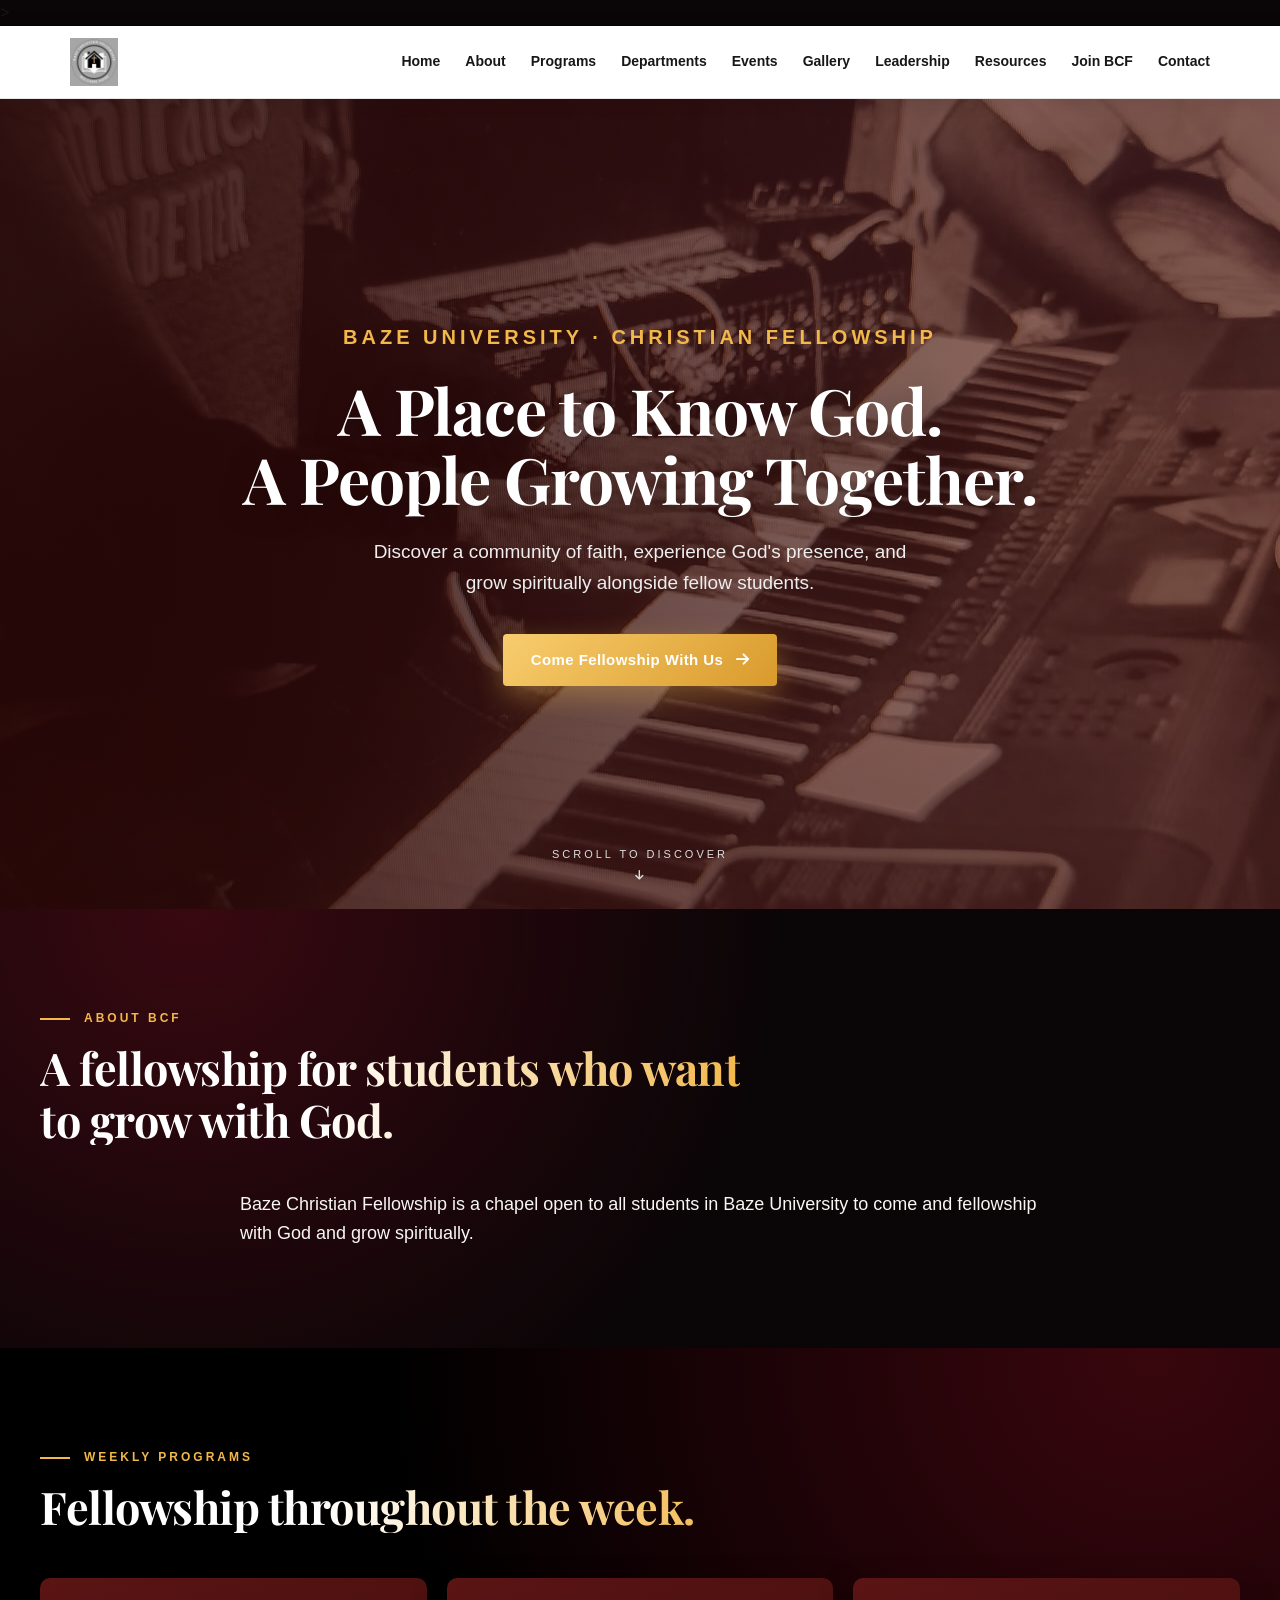
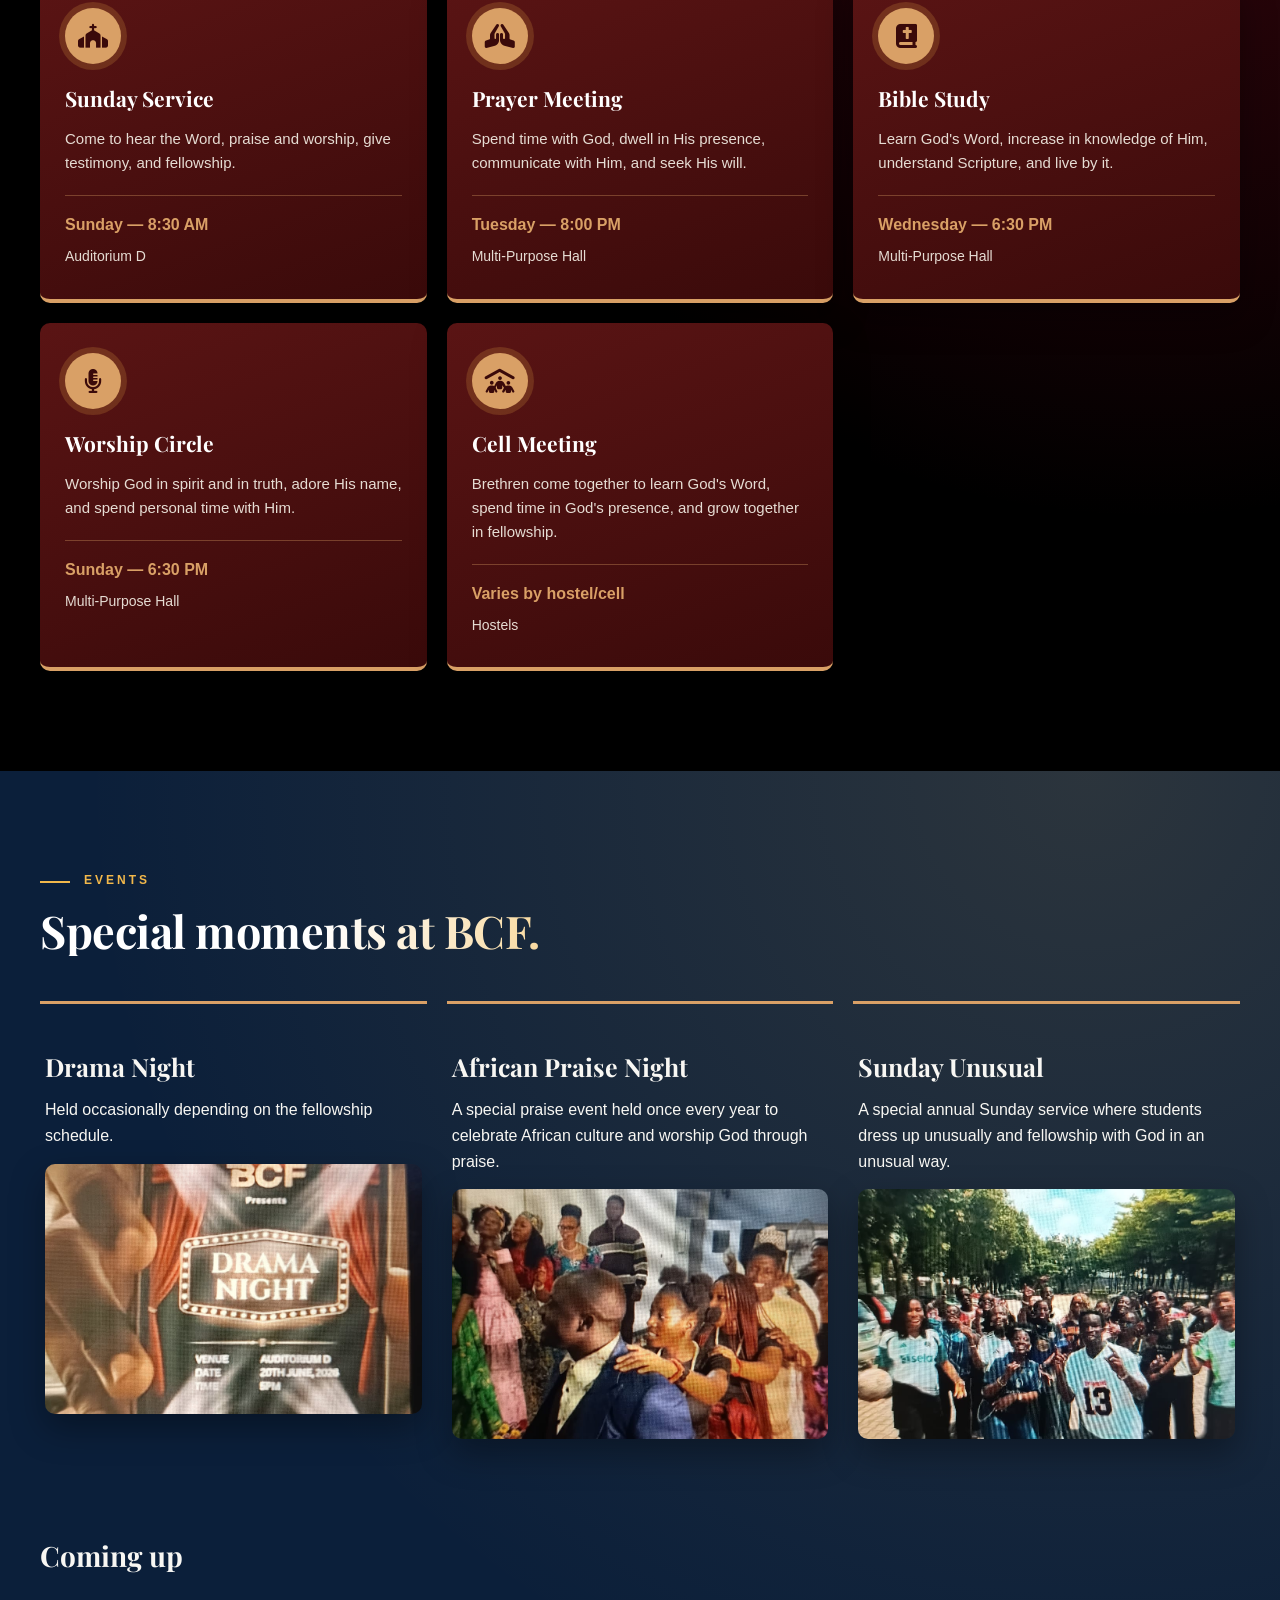
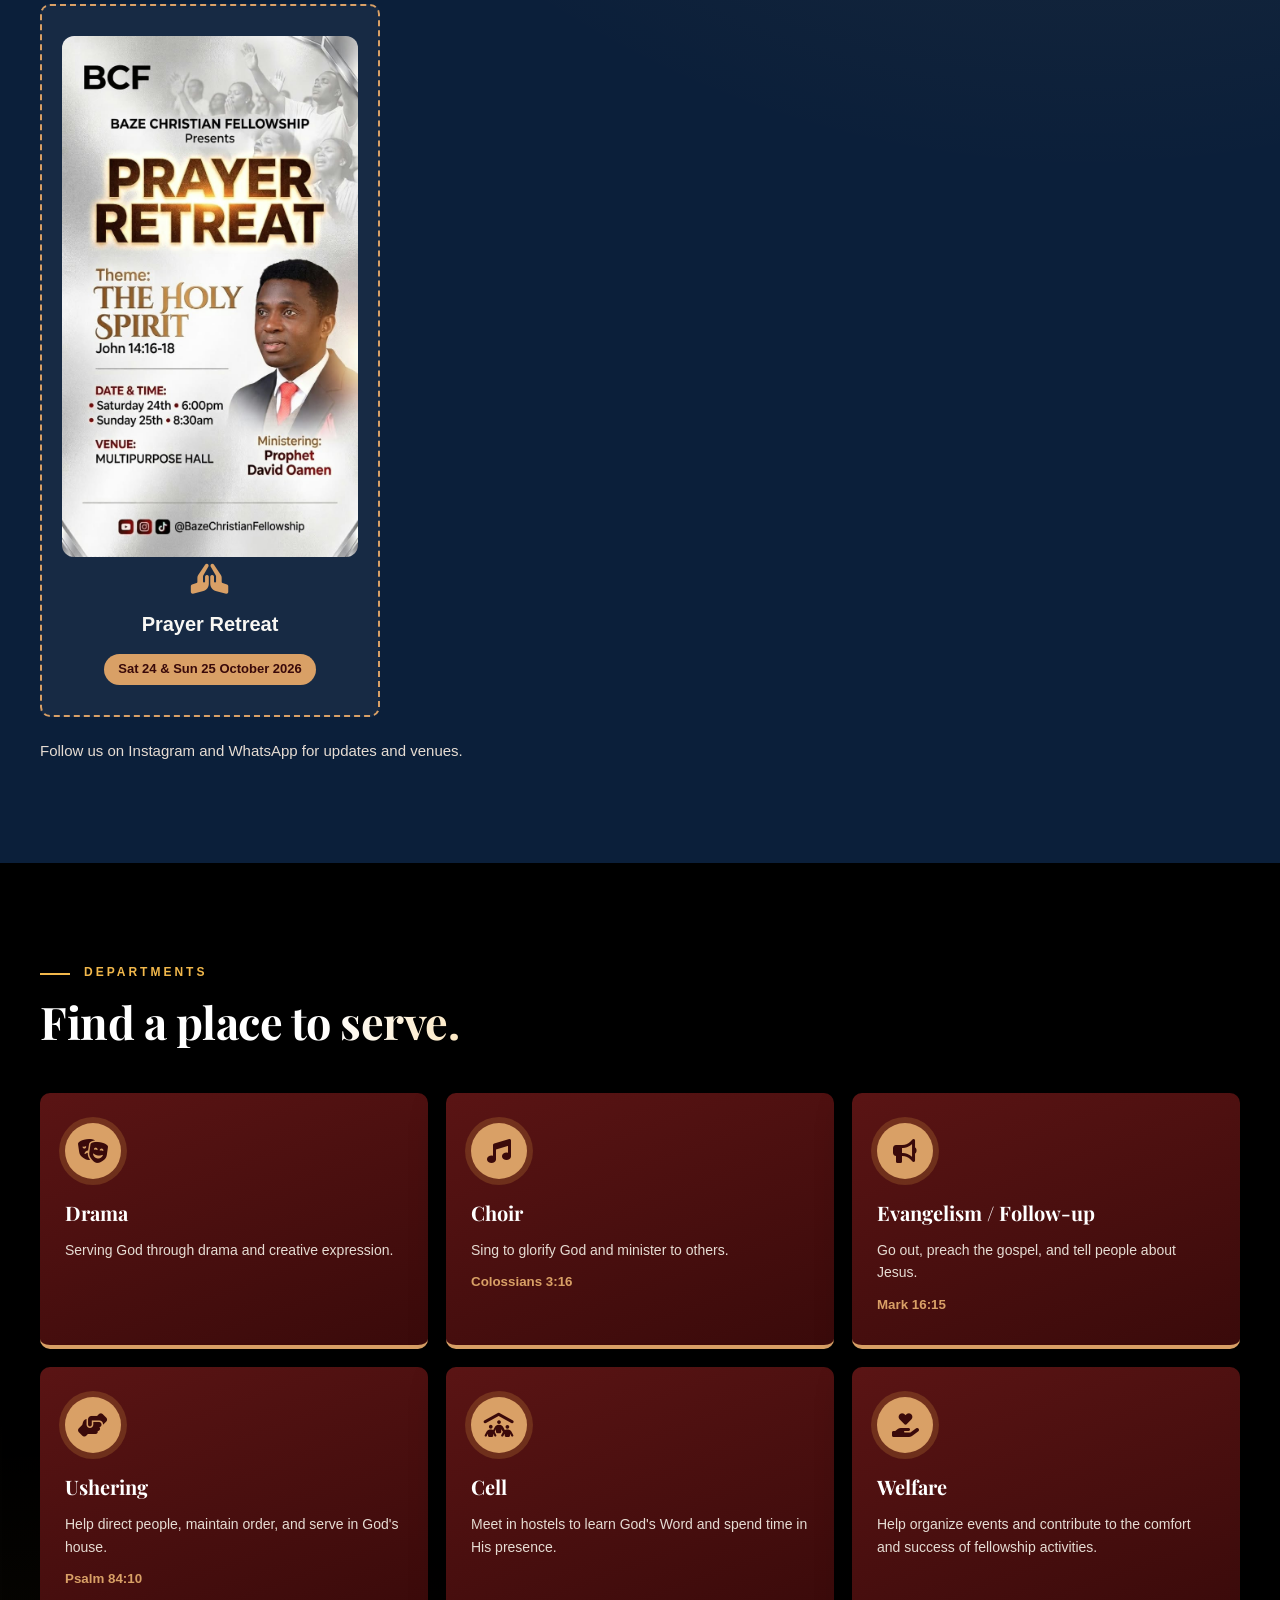
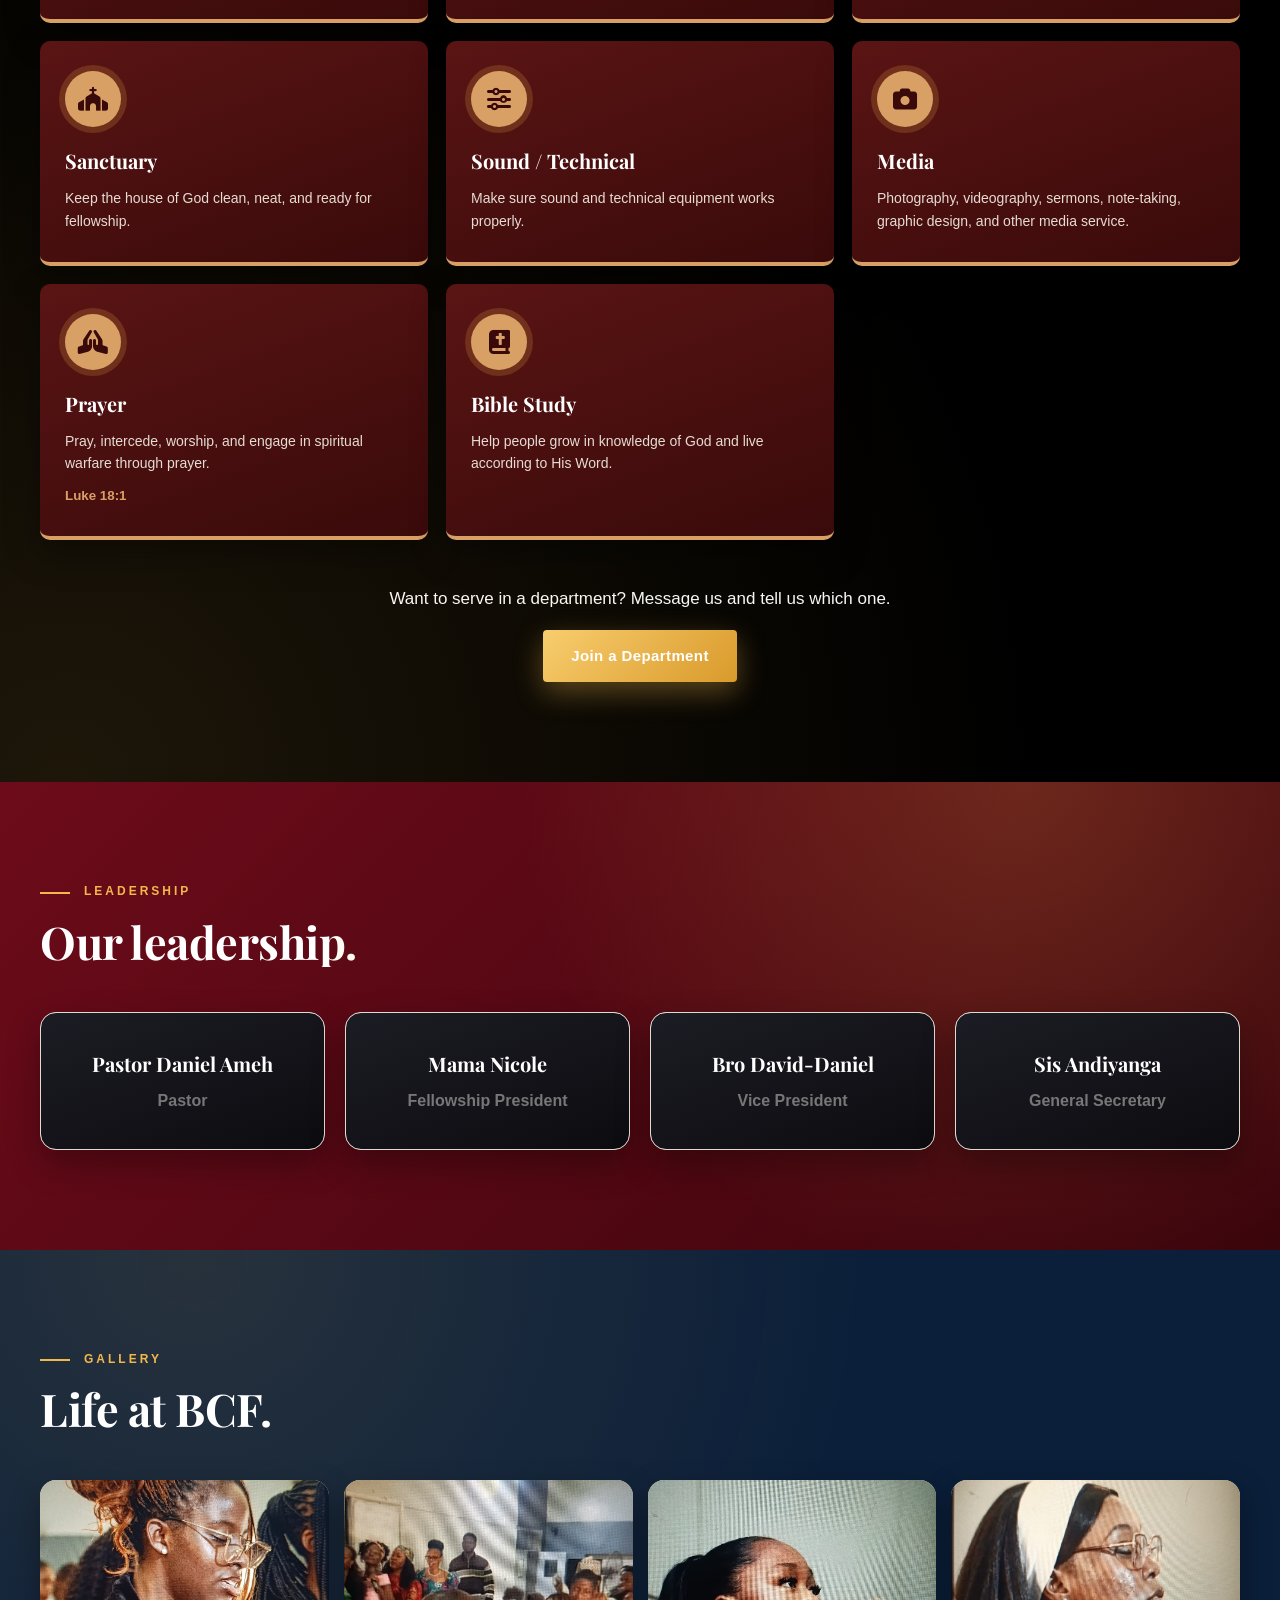
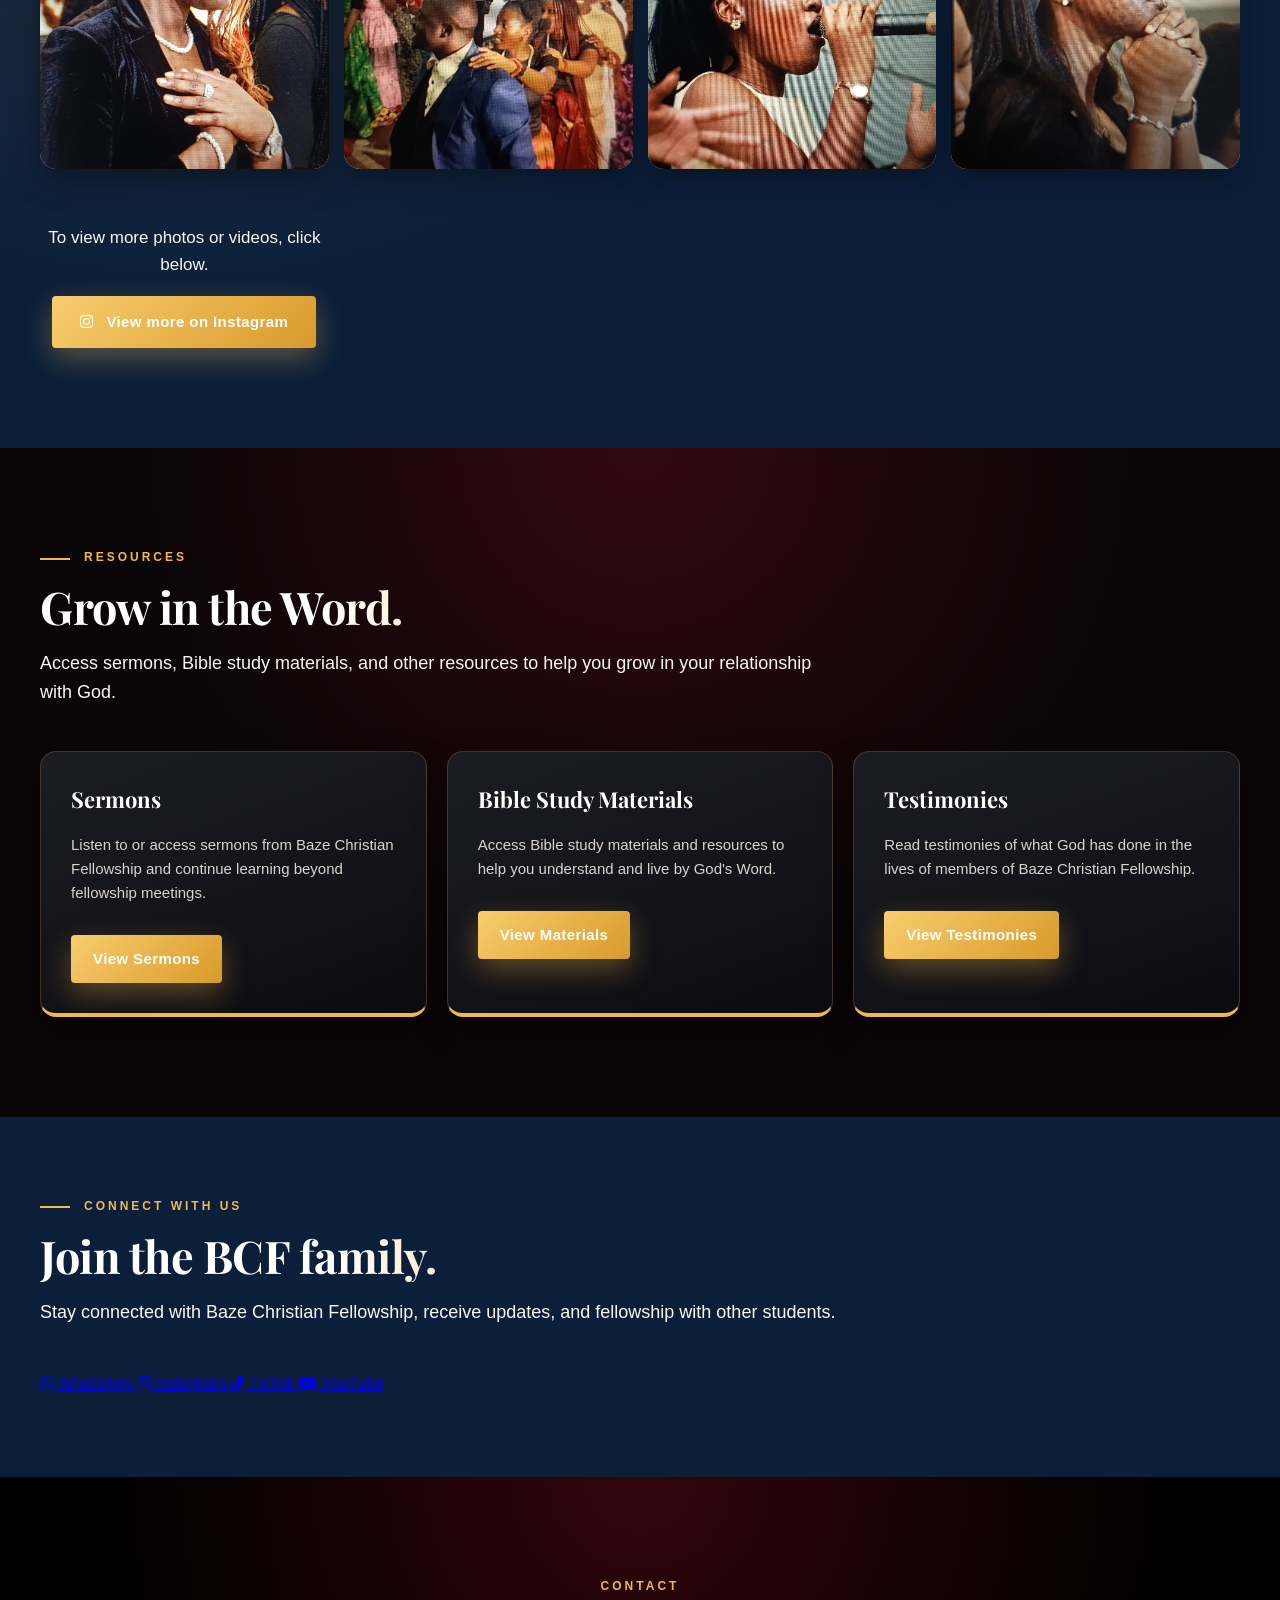
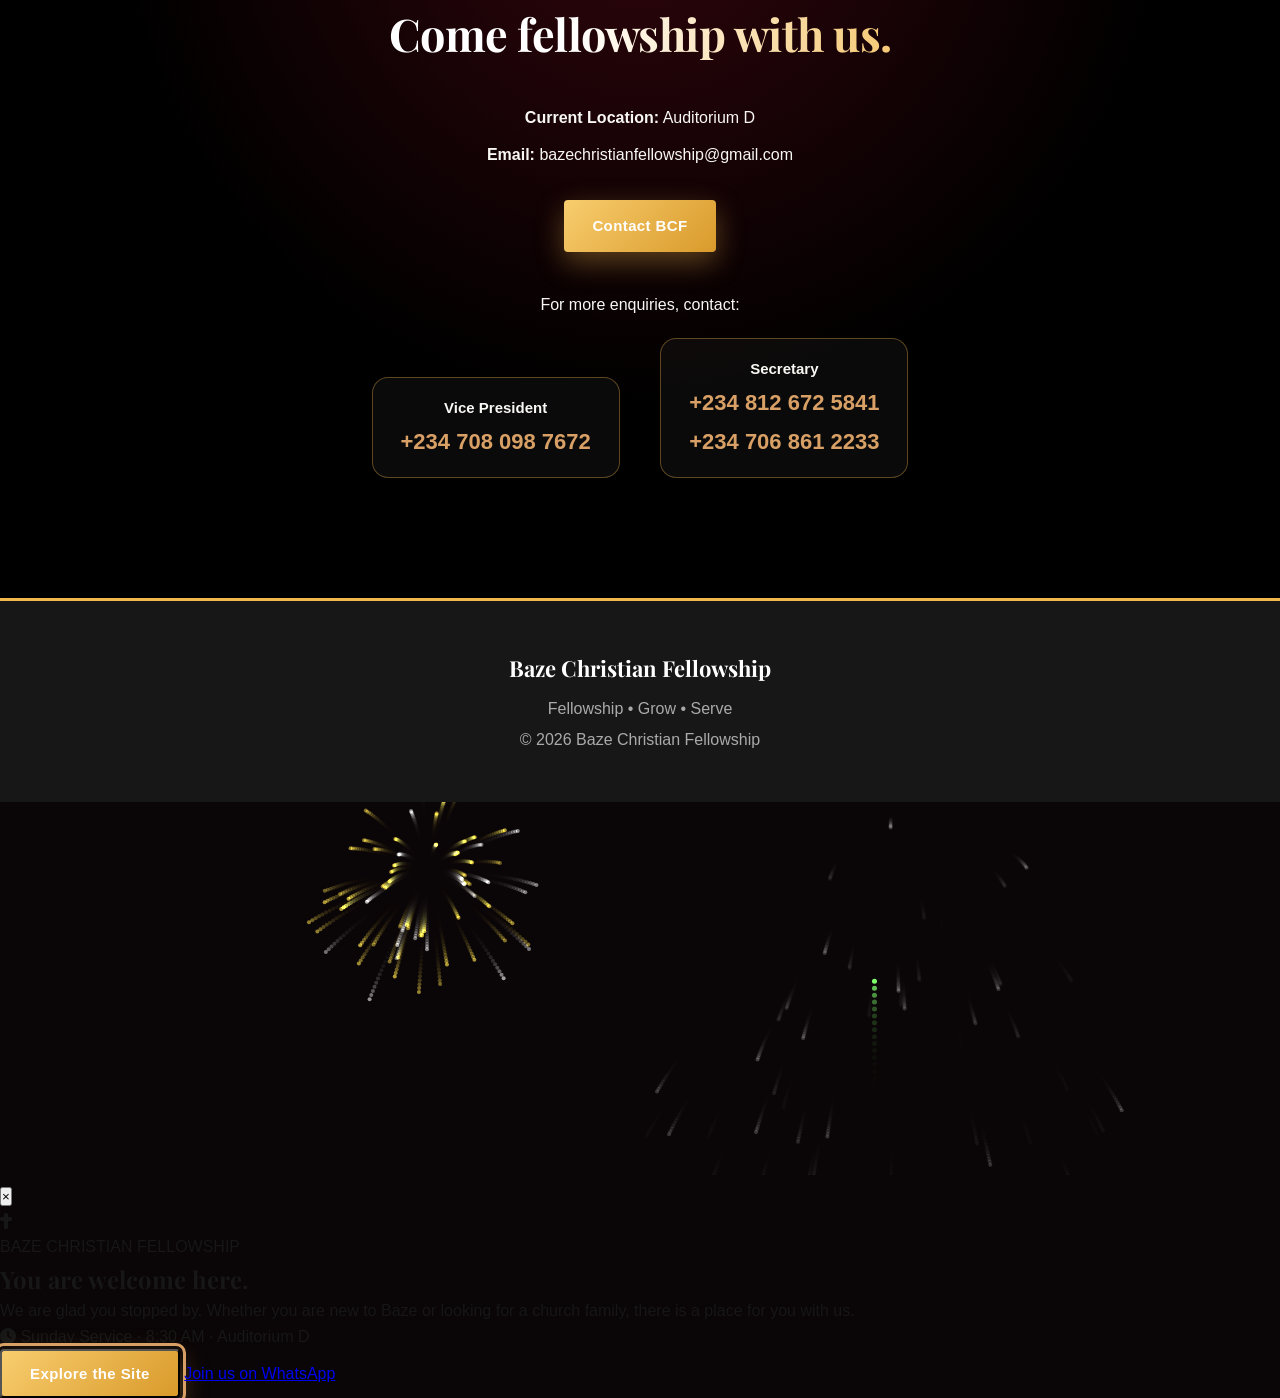
==== commit 6d60578b: "Add files via upload" ====
--- a/index.html
+++ b/index.html
@@ -6,10 +6,15 @@
     <meta name="viewport" content="width=device-width, initial-scale=1.0">
 
     <title>Baze Christian Fellowship</title>
+    <link href="https://fonts.googleapis.com/css2?family=DM+Sans:wght@400;500;700&family=Playfair+Display:wght@600;700&display=swap" rel="stylesheet">
+<link rel="stylesheet" href="polish.css">
+<link rel="stylesheet" href="bold.css">
+>
 
     <link rel="stylesheet" href="style.css">
     <link rel="stylesheet" href="https://cdnjs.cloudflare.com/ajax/libs/font-awesome/6.5.2/css/all.min.css">
 </head>
+<script src="polish.js"></script>
 
 <body class="home-page">
 
@@ -519,22 +524,26 @@
 
     </div>
 
-    <div class="social-logos">
-
-        <a href="https://chat.whatsapp.com/BudRLYwGvZM6FBNCrhBqAm" target="_blank" rel="noopener" aria-label="WhatsApp">
-            <img src="images/whatsapp.png" alt="WhatsApp">
+        <div class="social-links">
+
+        <a href="https://chat.whatsapp.com/BudRLYwGvZM6FBNCrhBqAm" target="_blank" rel="noopener" class="whatsapp" aria-label="WhatsApp">
+            <i class="fa-brands fa-whatsapp"></i>
+            <span>WhatsApp</span>
         </a>
 
-        <a href="https://www.instagram.com/bazechristianfellowship/" target="_blank" rel="noopener" aria-label="Instagram">
-            <img src="images/instagram.png" alt="Instagram">
+        <a href="https://www.instagram.com/bazechristianfellowship/" target="_blank" rel="noopener" class="instagram" aria-label="Instagram">
+            <i class="fa-brands fa-instagram"></i>
+            <span>Instagram</span>
         </a>
 
-        <a href="https://www.tiktok.com/@baze.christian.fe" target="_blank" rel="noopener" aria-label="TikTok">
-            <img src="images/tiktok.png" alt="TikTok">
+        <a href="https://www.tiktok.com/@baze.christian.fe" target="_blank" rel="noopener" class="tiktok" aria-label="TikTok">
+            <i class="fa-brands fa-tiktok"></i>
+            <span>TikTok</span>
         </a>
 
-        <a href="https://www.youtube.com/@Bazechristianfellowship" target="_blank" rel="noopener" aria-label="YouTube">
-            <img src="images/youtube.png" alt="YouTube">
+        <a href="https://www.youtube.com/@Bazechristianfellowship" target="_blank" rel="noopener" class="youtube" aria-label="YouTube">
+            <i class="fa-brands fa-youtube"></i>
+            <span>YouTube</span>
         </a>
 
     </div>
@@ -626,6 +635,195 @@
         }
     });
 </script>
+<!-- WELCOME POP-UP -->
+<div class="welcome-overlay" id="welcome" role="dialog" aria-modal="true" aria-labelledby="welcomeTitle" hidden>
+    <div class="welcome-box">
+
+        <button type="button" class="welcome-close" id="welcomeClose" aria-label="Close">&times;</button>
+
+        <div class="welcome-icon"><i class="fa-solid fa-cross"></i></div>
+
+        <p class="welcome-small">BAZE CHRISTIAN FELLOWSHIP</p>
+
+        <h2 id="welcomeTitle">You are welcome here.</h2>
+
+        <p class="welcome-text">
+            We are glad you stopped by. Whether you are new to Baze or
+            looking for a church family, there is a place for you with us.
+        </p>
+
+        <div class="welcome-times">
+            <i class="fa-solid fa-clock"></i>
+            Sunday Service · 8:30 AM · Auditorium D
+        </div>
+
+        <div class="welcome-actions">
+            <button type="button" class="btn" id="welcomeExplore">Explore the Site</button>
+            <a href="https://chat.whatsapp.com/BudRLYwGvZM6FBNCrhBqAm" target="_blank" rel="noopener" class="welcome-link">
+                Join us on WhatsApp
+            </a>
+        </div>
+
+    </div>
+</div>
+
+<script>
+    // Welcome pop-up: shows once per visit
+    (function () {
+        var box = document.getElementById("welcome");
+        if (!box) return;
+
+        var seen = false;
+        try { seen = sessionStorage.getItem("bcfWelcome") === "1"; } catch (e) {}
+        if (seen) return;
+
+        function openBox() {
+            box.hidden = false;
+            requestAnimationFrame(function () { box.classList.add("show"); });
+            document.documentElement.classList.add("no-scroll");
+            document.getElementById("welcomeExplore").focus();
+        }
+
+        function closeBox() {
+            box.classList.remove("show");
+            document.documentElement.classList.remove("no-scroll");
+            setTimeout(function () { box.hidden = true; }, 300);
+            try { sessionStorage.setItem("bcfWelcome", "1"); } catch (e) {}
+        }
+
+        setTimeout(openBox, 300);
+
+        document.getElementById("welcomeClose").addEventListener("click", closeBox);
+        document.getElementById("welcomeExplore").addEventListener("click", closeBox);
+        box.addEventListener("click", function (e) { if (e.target === box) closeBox(); });
+        document.addEventListener("keydown", function (e) {
+            if (e.key === "Escape" && !box.hidden) closeBox();
+        });
+    })();
+</script>
+<script>
+    // Fireworks behind the welcome pop-up
+    (function () {
+        var overlay = document.getElementById("welcome");
+        if (!overlay) return;
+        if (window.matchMedia("(prefers-reduced-motion: reduce)").matches) return;
+
+        var canvas = document.createElement("canvas");
+        canvas.className = "fireworks-canvas";
+        overlay.insertBefore(canvas, overlay.firstChild);
+        var ctx = canvas.getContext("2d");
+
+        var colors = ["#ffe14d", "#00e5ff", "#ffffff", "#ff7ad9", "#7dff6b"];
+        var rockets = [], particles = [];
+        var raf = null, endAt = 0, nextLaunch = 0, w = 0, h = 0;
+
+        function resize() {
+            var dpr = window.devicePixelRatio || 1;
+            w = overlay.clientWidth;
+            h = overlay.clientHeight;
+            canvas.width = w * dpr;
+            canvas.height = h * dpr;
+            ctx.setTransform(dpr, 0, 0, dpr, 0, 0);
+        }
+
+        function launch() {
+            rockets.push({
+                x: w * (0.15 + Math.random() * 0.7),
+                y: h,
+                ty: h * (0.15 + Math.random() * 0.3),
+                vy: -(6 + Math.random() * 2),
+                color: colors[Math.floor(Math.random() * colors.length)]
+            });
+        }
+
+        function explode(r) {
+            var count = w < 600 ? 45 : 75;
+            for (var i = 0; i < count; i++) {
+                var angle = Math.random() * Math.PI * 2;
+                var speed = 1.5 + Math.random() * 4;
+                particles.push({
+                    x: r.x, y: r.y,
+                    vx: Math.cos(angle) * speed,
+                    vy: Math.sin(angle) * speed,
+                    life: 70 + Math.random() * 40,
+                    max: 110,
+                    color: Math.random() < 0.7 ? r.color : "#ffffff"
+                });
+            }
+        }
+
+        function loop(now) {
+            // fade the previous frame to leave soft trails
+            ctx.globalCompositeOperation = "destination-out";
+            ctx.fillStyle = "rgba(0, 0, 0, 0.25)";
+            ctx.fillRect(0, 0, w, h);
+            ctx.globalCompositeOperation = "lighter";
+
+            if (now < endAt && now >= nextLaunch) {
+                launch();
+                nextLaunch = now + 450 + Math.random() * 450;
+            }
+
+            for (var i = rockets.length - 1; i >= 0; i--) {
+                var r = rockets[i];
+                r.y += r.vy;
+                ctx.fillStyle = r.color;
+                ctx.beginPath();
+                ctx.arc(r.x, r.y, 2.5, 0, Math.PI * 2);
+                ctx.fill();
+                if (r.y <= r.ty) {
+                    explode(r);
+                    rockets.splice(i, 1);
+                }
+            }
+
+            for (var j = particles.length - 1; j >= 0; j--) {
+                var p = particles[j];
+                p.vx *= 0.985;
+                p.vy = p.vy * 0.985 + 0.05;
+                p.x += p.vx;
+                p.y += p.vy;
+                p.life--;
+                if (p.life <= 0) { particles.splice(j, 1); continue; }
+                ctx.globalAlpha = Math.max(p.life / p.max, 0);
+                ctx.fillStyle = p.color;
+                ctx.beginPath();
+                ctx.arc(p.x, p.y, 2, 0, Math.PI * 2);
+                ctx.fill();
+            }
+            ctx.globalAlpha = 1;
+
+            if (now >= endAt && !rockets.length && !particles.length) {
+                stop();
+                return;
+            }
+            raf = requestAnimationFrame(loop);
+        }
+
+        function start() {
+            if (raf) return;
+            resize();
+            var now = performance.now();
+            endAt = now + 6000;       // how long fireworks keep launching (milliseconds)
+            nextLaunch = now + 200;
+            raf = requestAnimationFrame(loop);
+        }
+
+        function stop() {
+            if (raf) cancelAnimationFrame(raf);
+            raf = null;
+            rockets = [];
+            particles = [];
+            ctx.clearRect(0, 0, w, h);
+        }
+
+        new MutationObserver(function () {
+            if (overlay.classList.contains("show")) start(); else stop();
+        }).observe(overlay, { attributes: true, attributeFilter: ["class"] });
+
+        if (overlay.classList.contains("show")) start();
+    })();
+</script>
 
 </body>
 
--- a/polish.css
+++ b/polish.css
@@ -0,0 +1,326 @@
+/* ==========================================
+   BCF POLISH LAYER
+   Loaded AFTER style.css. Delete the <link> to undo.
+========================================== */
+
+:root {
+    --gold: #d9a066;
+    --gold-soft: rgba(217, 160, 102, 0.35);
+    --maroon: #4a0f0f;
+    --maroon-deep: #2b0707;
+    --navy: #0b1f3a;
+    --cream: #f8f7f3;
+}
+
+/* ---------- Typography ---------- */
+body {
+    font-family: "DM Sans", Arial, sans-serif;
+    -webkit-font-smoothing: antialiased;
+}
+
+h1,
+h2,
+h3 {
+    font-family: "Playfair Display", Georgia, serif;
+    font-weight: 700;
+}
+
+.section-heading h2 {
+    font-size: clamp(32px, 4.5vw, 52px);
+    letter-spacing: -0.5px;
+}
+
+.small-title {
+    position: relative;
+    padding-left: 44px;
+    font-size: 12px;
+    letter-spacing: 3.5px;
+}
+
+.small-title::before {
+    content: "";
+    position: absolute;
+    left: 0;
+    top: 50%;
+    width: 30px;
+    height: 2px;
+    background: var(--gold);
+}
+
+.hero .small-title,
+#contact .small-title,
+#prayer .small-title {
+    padding-left: 0;
+}
+
+.hero .small-title::before,
+#contact .small-title::before,
+#prayer .small-title::before {
+    display: none;
+}
+
+/* ---------- Navigation ---------- */
+header {
+    background: rgba(255, 255, 255, 0.88);
+    -webkit-backdrop-filter: blur(12px);
+    backdrop-filter: blur(12px);
+    box-shadow: 0 2px 20px rgba(0, 0, 0, 0.08);
+    border-bottom: 0;
+}
+
+.nav-links a {
+    position: relative;
+    padding: 6px 0;
+    transition: color 0.25s ease;
+}
+
+.nav-links a::after {
+    content: "";
+    position: absolute;
+    left: 0;
+    bottom: 0;
+    width: 0;
+    height: 2px;
+    background: var(--gold);
+    transition: width 0.3s ease;
+}
+
+.nav-links a:hover::after,
+.nav-links a.active::after {
+    width: 100%;
+}
+
+.nav-links a.active {
+    color: #8a5a32;
+}
+
+/* ---------- Buttons ---------- */
+.btn,
+.button {
+    border-radius: 999px;
+    padding: 15px 34px;
+    letter-spacing: 0.4px;
+    box-shadow: 0 8px 22px rgba(138, 90, 50, 0.35);
+    transition: transform 0.25s ease, box-shadow 0.25s ease, background-color 0.25s ease;
+}
+
+.btn:hover,
+.button:hover {
+    transform: translateY(-3px);
+    box-shadow: 0 12px 28px rgba(138, 90, 50, 0.45);
+}
+
+/* ---------- Hero ---------- */
+.hero {
+    min-height: 100vh;
+}
+
+.hero-overlay {
+    background:
+        radial-gradient(circle at 20% 30%, rgba(217, 160, 102, 0.18), transparent 45%),
+        linear-gradient(160deg, rgba(43, 7, 7, 0.92), rgba(74, 15, 15, 0.7));
+}
+
+.hero h1 {
+    font-size: clamp(40px, 7vw, 78px);
+    line-height: 1.05;
+    letter-spacing: -1.5px;
+    text-shadow: 0 4px 30px rgba(0, 0, 0, 0.35);
+}
+
+.hero-text {
+    font-size: clamp(16px, 2vw, 20px);
+}
+
+.hero-scroll i {
+    animation: bob 1.8s ease-in-out infinite;
+}
+
+@keyframes bob {
+    0%, 100% { transform: translateY(0); }
+    50% { transform: translateY(6px); }
+}
+
+/* ---------- Section backgrounds: soft depth ---------- */
+#programs {
+    background:
+        radial-gradient(circle at 90% 0%, rgba(138, 90, 50, 0.22), transparent 45%),
+        #000000;
+}
+
+#departments {
+    background:
+        radial-gradient(circle at 5% 100%, rgba(138, 90, 50, 0.2), transparent 45%),
+        #000000;
+}
+
+#events,
+#gallery {
+    background:
+        radial-gradient(circle at 80% 0%, rgba(217, 160, 102, 0.12), transparent 50%),
+        var(--navy);
+}
+
+#join {
+    background:
+        radial-gradient(circle at 50% 120%, rgba(217, 160, 102, 0.15), transparent 55%),
+        var(--navy);
+}
+
+/* ---------- Cards ---------- */
+.program-card,
+.department-card,
+.leader-card,
+.upcoming-card {
+    border-radius: 16px;
+}
+
+#programs .program-card,
+.department-card {
+    border: 1px solid rgba(217, 160, 102, 0.2);
+    border-bottom: 4px solid var(--gold);
+    box-shadow: 0 14px 34px rgba(0, 0, 0, 0.35);
+    transition: transform 0.35s ease, box-shadow 0.35s ease, border-color 0.35s ease;
+}
+
+#programs .program-card:hover,
+.department-card:hover {
+    transform: translateY(-8px);
+    box-shadow: 0 20px 44px rgba(217, 160, 102, 0.22);
+    border-color: var(--gold-soft);
+    border-bottom-color: var(--gold);
+}
+
+.dept-icon {
+    box-shadow: 0 0 0 6px rgba(217, 160, 102, 0.18);
+}
+
+#resources .program-card {
+    border-radius: 16px;
+    border: 0;
+    box-shadow: 0 14px 34px rgba(0, 0, 0, 0.3);
+}
+
+.leader-card {
+    border: 0;
+    box-shadow: 0 14px 34px rgba(0, 0, 0, 0.3);
+    border-top: 4px solid var(--gold);
+    transition: transform 0.35s ease;
+}
+
+.leader-card:hover {
+    transform: translateY(-6px);
+}
+
+.leader-card h3 {
+    font-size: 20px;
+}
+
+.upcoming-card {
+    background: rgba(255, 255, 255, 0.05);
+    border: 1px solid var(--gold-soft);
+}
+
+.upcoming-card img {
+    border-radius: 12px;
+}
+
+/* ---------- Events & gallery images ---------- */
+.event-card {
+    border-top: 0;
+    padding: 0;
+}
+
+.event-card h3 {
+    font-size: 26px;
+    margin-top: 18px;
+}
+
+.event-card img {
+    border-radius: 16px;
+    box-shadow: 0 14px 34px rgba(0, 0, 0, 0.35);
+    transition: transform 0.5s ease;
+}
+
+.event-card:hover img {
+    transform: scale(1.02);
+}
+
+.gallery-item {
+    border-radius: 16px;
+    box-shadow: 0 12px 30px rgba(0, 0, 0, 0.35);
+}
+
+.gallery-item img {
+    transition: transform 0.6s ease;
+}
+
+.gallery-item:hover img {
+    transform: scale(1.08);
+}
+
+/* ---------- Social ---------- */
+.social-logos img {
+    filter: drop-shadow(0 6px 14px rgba(0, 0, 0, 0.4));
+}
+
+/* ---------- Contact ---------- */
+#contact {
+    background:
+        radial-gradient(circle at 50% 0%, rgba(217, 160, 102, 0.14), transparent 55%),
+        var(--maroon-deep);
+}
+
+#contact .enquiry-person {
+    display: inline-block;
+    margin: 0 18px 20px;
+    padding: 18px 28px;
+    min-width: 220px;
+    border: 1px solid var(--gold-soft);
+    border-radius: 16px;
+    background: rgba(255, 255, 255, 0.04);
+}
+
+/* ---------- Footer ---------- */
+footer {
+    background: #0a0a0a;
+    border-top: 3px solid var(--gold);
+}
+
+footer h3 {
+    font-size: 22px;
+}
+
+/* ---------- Scroll reveal (works with polish.js) ---------- */
+.reveal {
+    opacity: 0;
+    transform: translateY(28px);
+    transition: opacity 0.8s ease, transform 0.8s ease !important;
+}
+
+.reveal.in {
+    opacity: 1;
+    transform: none;
+}
+
+/* ---------- Mobile touches ---------- */
+@media (max-width: 600px) {
+    .small-title {
+        padding-left: 36px;
+        letter-spacing: 2.5px;
+    }
+
+    .small-title::before {
+        width: 22px;
+    }
+
+    #contact .enquiry-person {
+        display: block;
+        margin: 0 0 16px;
+    }
+
+    .btn,
+    .button {
+        padding: 14px 28px;
+    }
+}
--- a/bold.css
+++ b/bold.css
@@ -0,0 +1,224 @@
+/* ==========================================
+   BCF BOLD COLOUR LAYER
+   Load AFTER style.css and polish.css.
+   Palette: black + crimson + gold, with midnight blue.
+   Delete the <link> to undo.
+========================================== */
+
+:root {
+    --gold: #f2b84b;
+    --gold-deep: #d99a2b;
+    --gold-soft: rgba(242, 184, 75, 0.35);
+    --crimson: #8f1022;
+    --crimson-deep: #3b050c;
+    --ink: #0a0507;
+    --midnight: #070d1c;
+    --charcoal: #15151b;
+}
+
+body.home-page {
+    background: var(--ink);
+}
+
+/* ---------- Navigation: keeps a white bar (safe for your logo), with a gold edge ---------- */
+header {
+    border-bottom: 3px solid var(--gold);
+}
+
+.nav-links a:hover,
+.nav-links a.active {
+    color: var(--crimson);
+}
+
+.nav-links a::after {
+    background: var(--gold);
+}
+
+/* ---------- Gold buttons ---------- */
+.btn,
+.button {
+    background: linear-gradient(135deg, #f8cd6e, var(--gold-deep));
+    color: #1a0505;
+    box-shadow: 0 10px 28px rgba(242, 184, 75, 0.35);
+}
+
+.btn:hover,
+.button:hover {
+    background: linear-gradient(135deg, #ffd983, #e6a732);
+    box-shadow: 0 14px 34px rgba(242, 184, 75, 0.5);
+}
+
+/* ---------- Labels and headings ---------- */
+.home-page section .small-title {
+    color: var(--gold) !important;
+}
+
+.small-title::before {
+    background: var(--gold);
+}
+
+.home-page .section-heading h2 {
+    background: linear-gradient(90deg, #ffffff 40%, var(--gold));
+    -webkit-background-clip: text;
+    background-clip: text;
+    color: transparent;
+}
+
+/* ---------- Hero ---------- */
+.hero {
+    background-color: var(--ink);
+}
+
+.hero-overlay {
+    background:
+        radial-gradient(circle at 78% 22%, rgba(242, 184, 75, 0.25), transparent 42%),
+        linear-gradient(160deg, rgba(10, 3, 5, 0.94) 10%, rgba(143, 16, 34, 0.78));
+}
+
+.hero h1 {
+    color: #ffffff;
+}
+
+/* ---------- Section backgrounds ---------- */
+#about {
+    background:
+        radial-gradient(circle at 15% 0%, rgba(143, 16, 34, 0.35), transparent 50%),
+        var(--ink);
+}
+
+#programs {
+    background:
+        radial-gradient(circle at 90% 0%, rgba(143, 16, 34, 0.4), transparent 50%),
+        #000000;
+}
+
+#events {
+    background:
+        radial-gradient(circle at 85% 0%, rgba(242, 184, 75, 0.14), transparent 50%),
+        var(--midnight);
+}
+
+#departments {
+    background:
+        radial-gradient(circle at 5% 100%, rgba(242, 184, 75, 0.12), transparent 50%),
+        #000000;
+}
+
+#leadership {
+    background:
+        radial-gradient(circle at 80% 0%, rgba(242, 184, 75, 0.18), transparent 45%),
+        linear-gradient(135deg, #6d0b1a, var(--crimson-deep));
+}
+
+#gallery {
+    background:
+        radial-gradient(circle at 15% 0%, rgba(242, 184, 75, 0.12), transparent 50%),
+        var(--midnight);
+}
+
+#resources {
+    background:
+        radial-gradient(circle at 50% 0%, rgba(143, 16, 34, 0.3), transparent 55%),
+        var(--ink);
+}
+
+#join {
+    background:
+        radial-gradient(circle at 50% 130%, rgba(242, 184, 75, 0.22), transparent 55%),
+        linear-gradient(135deg, #6d0b1a, var(--crimson-deep));
+}
+
+#contact {
+    background:
+        radial-gradient(circle at 50% 0%, rgba(143, 16, 34, 0.35), transparent 55%),
+        #000000;
+}
+
+/* ---------- Cards ---------- */
+#programs .program-card {
+    background: linear-gradient(160deg, #8f1022, #2c0509);
+    border: 1px solid rgba(242, 184, 75, 0.25);
+    border-bottom: 4px solid var(--gold);
+}
+
+#programs .program-card strong {
+    color: var(--gold);
+}
+
+.department-card {
+    background: linear-gradient(160deg, #1c1c24, #0c0c10);
+    border: 1px solid rgba(242, 184, 75, 0.22);
+    border-bottom: 4px solid var(--gold);
+}
+
+.department-card small {
+    color: var(--gold);
+}
+
+.dept-icon {
+    background: linear-gradient(135deg, #f8cd6e, var(--gold-deep));
+    color: #1a0505;
+    box-shadow: 0 0 0 6px rgba(242, 184, 75, 0.18);
+}
+
+.leader-card {
+    background: linear-gradient(160deg, #1c1c24, #0c0c10);
+    color: #f8f7f3;
+    border-top: 4px solid var(--gold);
+}
+
+.leader-card h3 {
+    color: #ffffff;
+}
+
+.leader-card p {
+    color: var(--gold);
+    font-weight: 700;
+}
+
+/* Resources cards: from white to dark glass */
+#resources .program-card {
+    background: linear-gradient(160deg, #1c1c24, #0c0c10);
+    color: #f8f7f3;
+    border: 1px solid rgba(242, 184, 75, 0.22);
+    border-bottom: 4px solid var(--gold);
+}
+
+#resources .program-card h3 {
+    color: #ffffff;
+}
+
+#resources .program-card p {
+    color: #d9d4cc;
+}
+
+.upcoming-card {
+    border-color: var(--gold-soft);
+}
+
+.upcoming-card i {
+    color: var(--gold);
+}
+
+.coming-soon {
+    background: linear-gradient(135deg, #f8cd6e, var(--gold-deep));
+    color: #1a0505;
+}
+
+.event-card {
+    color: #f8f7f3;
+}
+
+/* ---------- Contact and footer ---------- */
+#contact .enquiry-person a {
+    color: var(--gold);
+}
+
+#contact .enquiry-person {
+    border-color: var(--gold-soft);
+}
+
+footer {
+    background: #000000;
+    border-top: 3px solid var(--gold);
+}
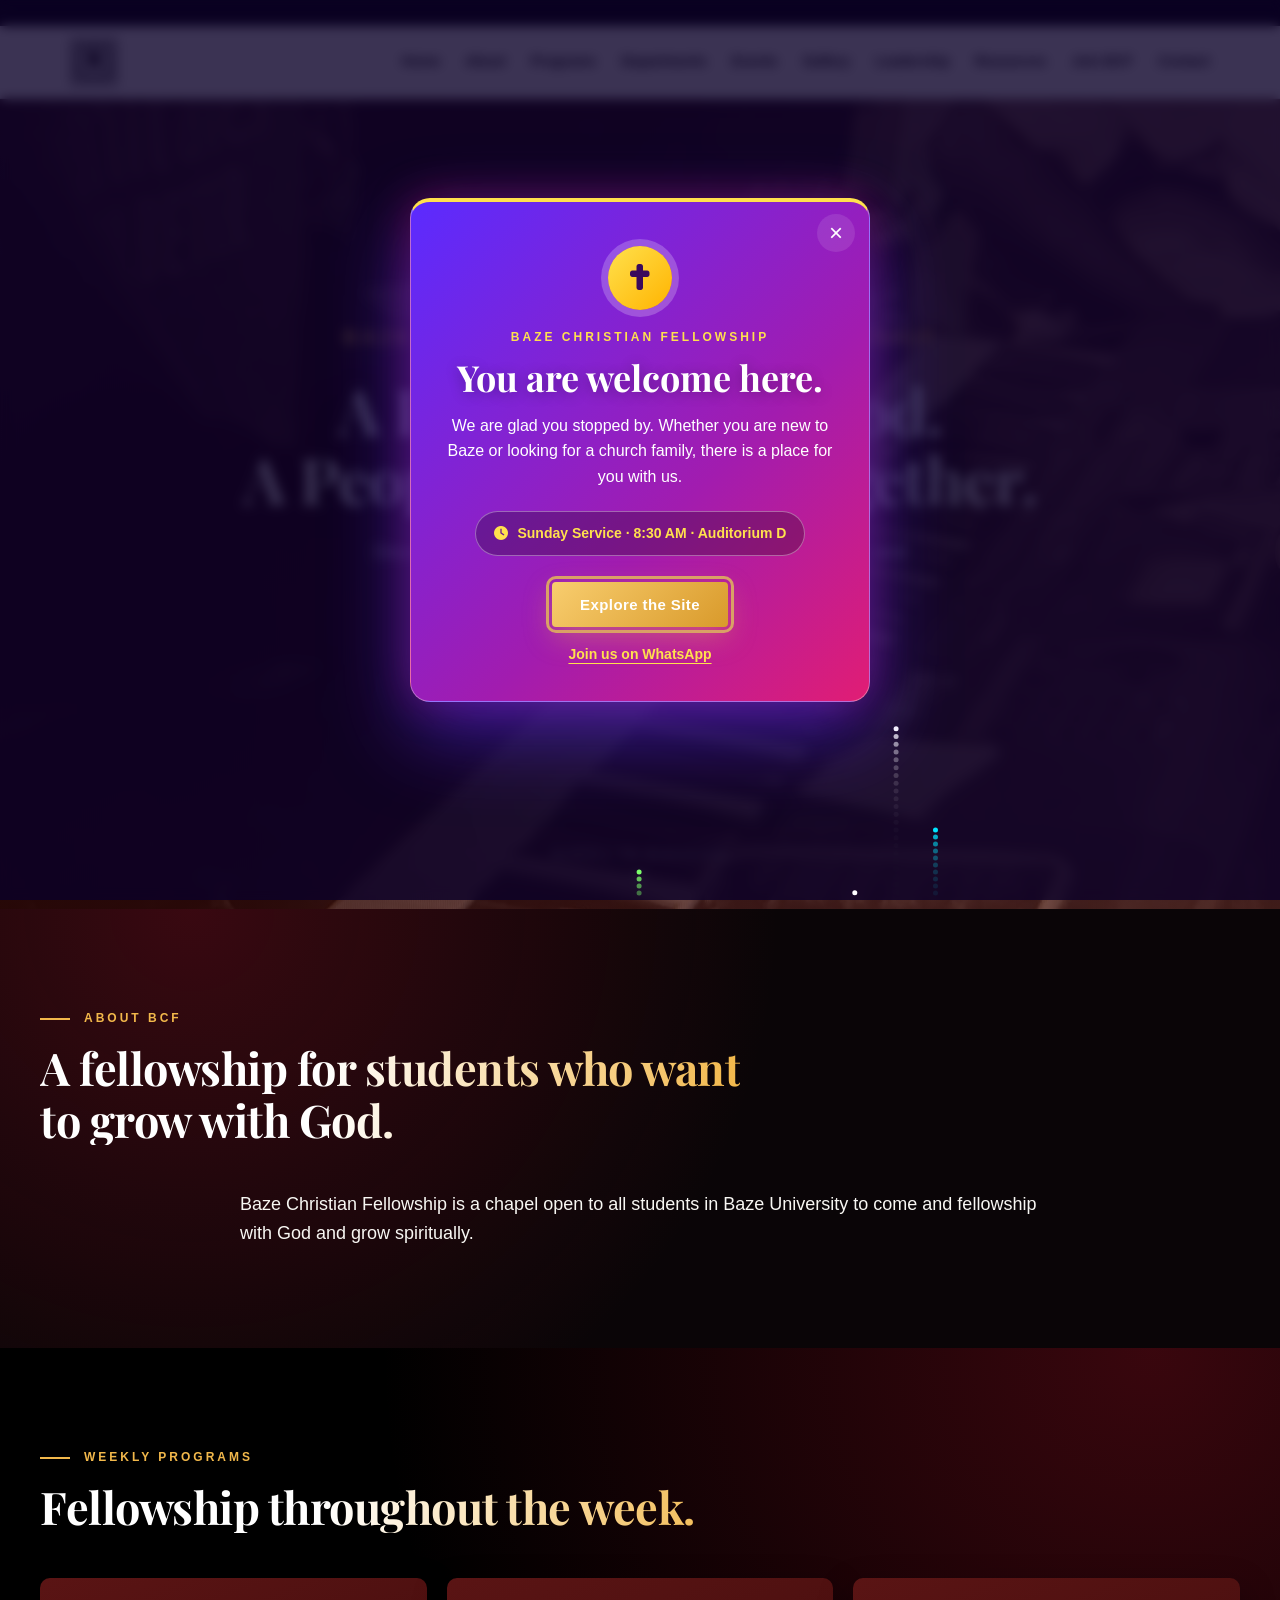
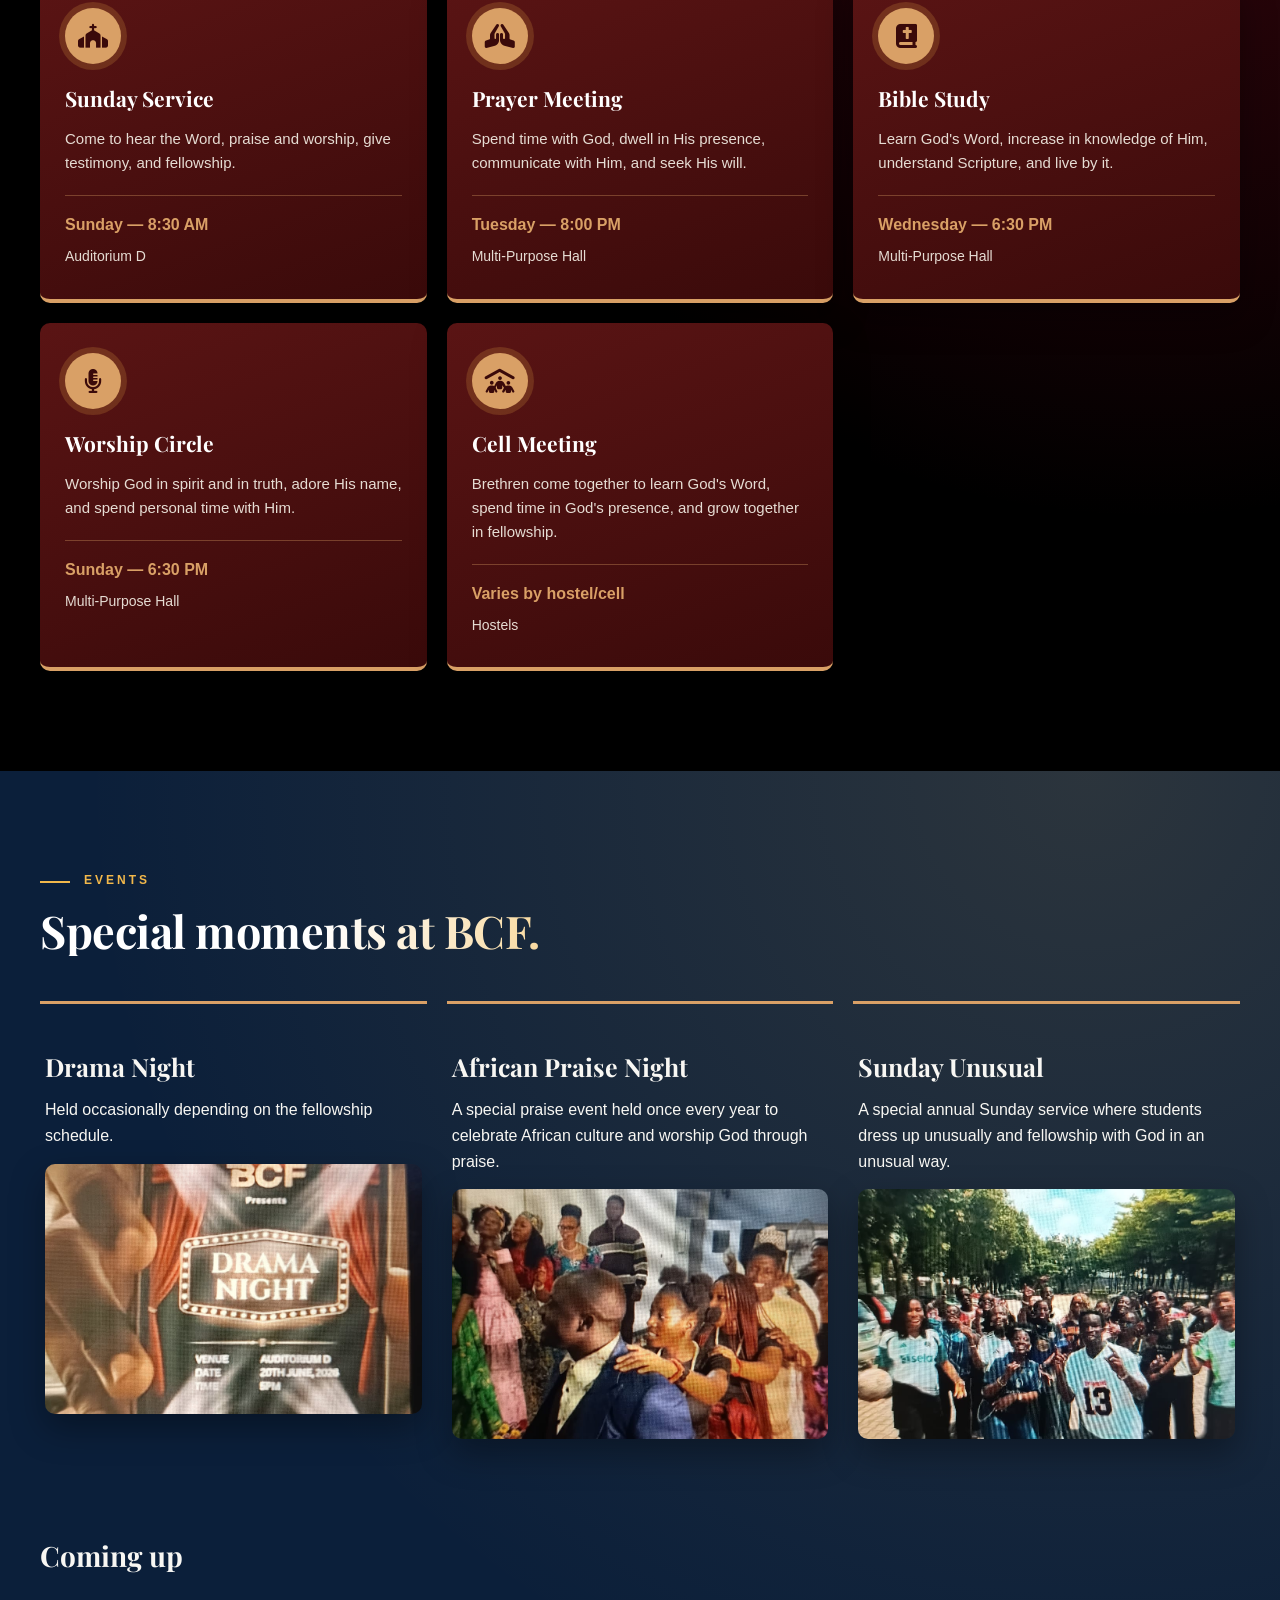
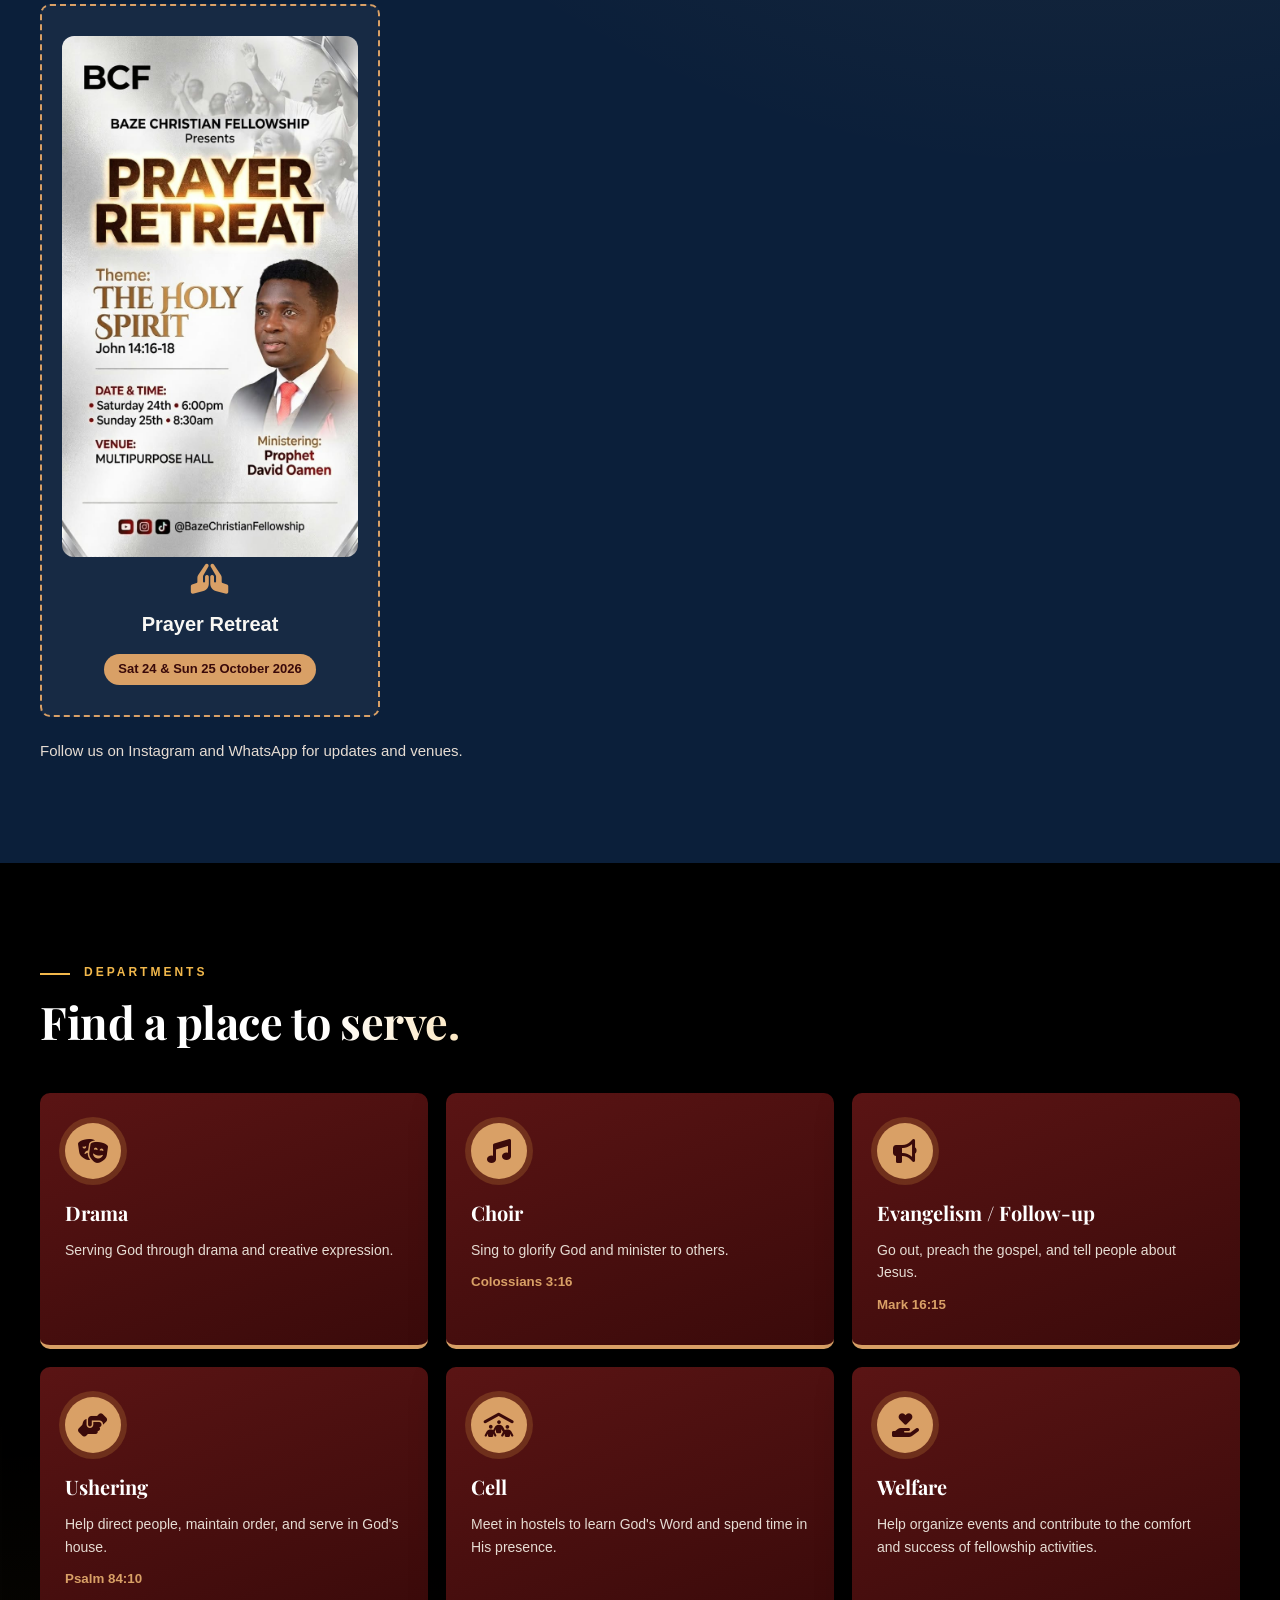
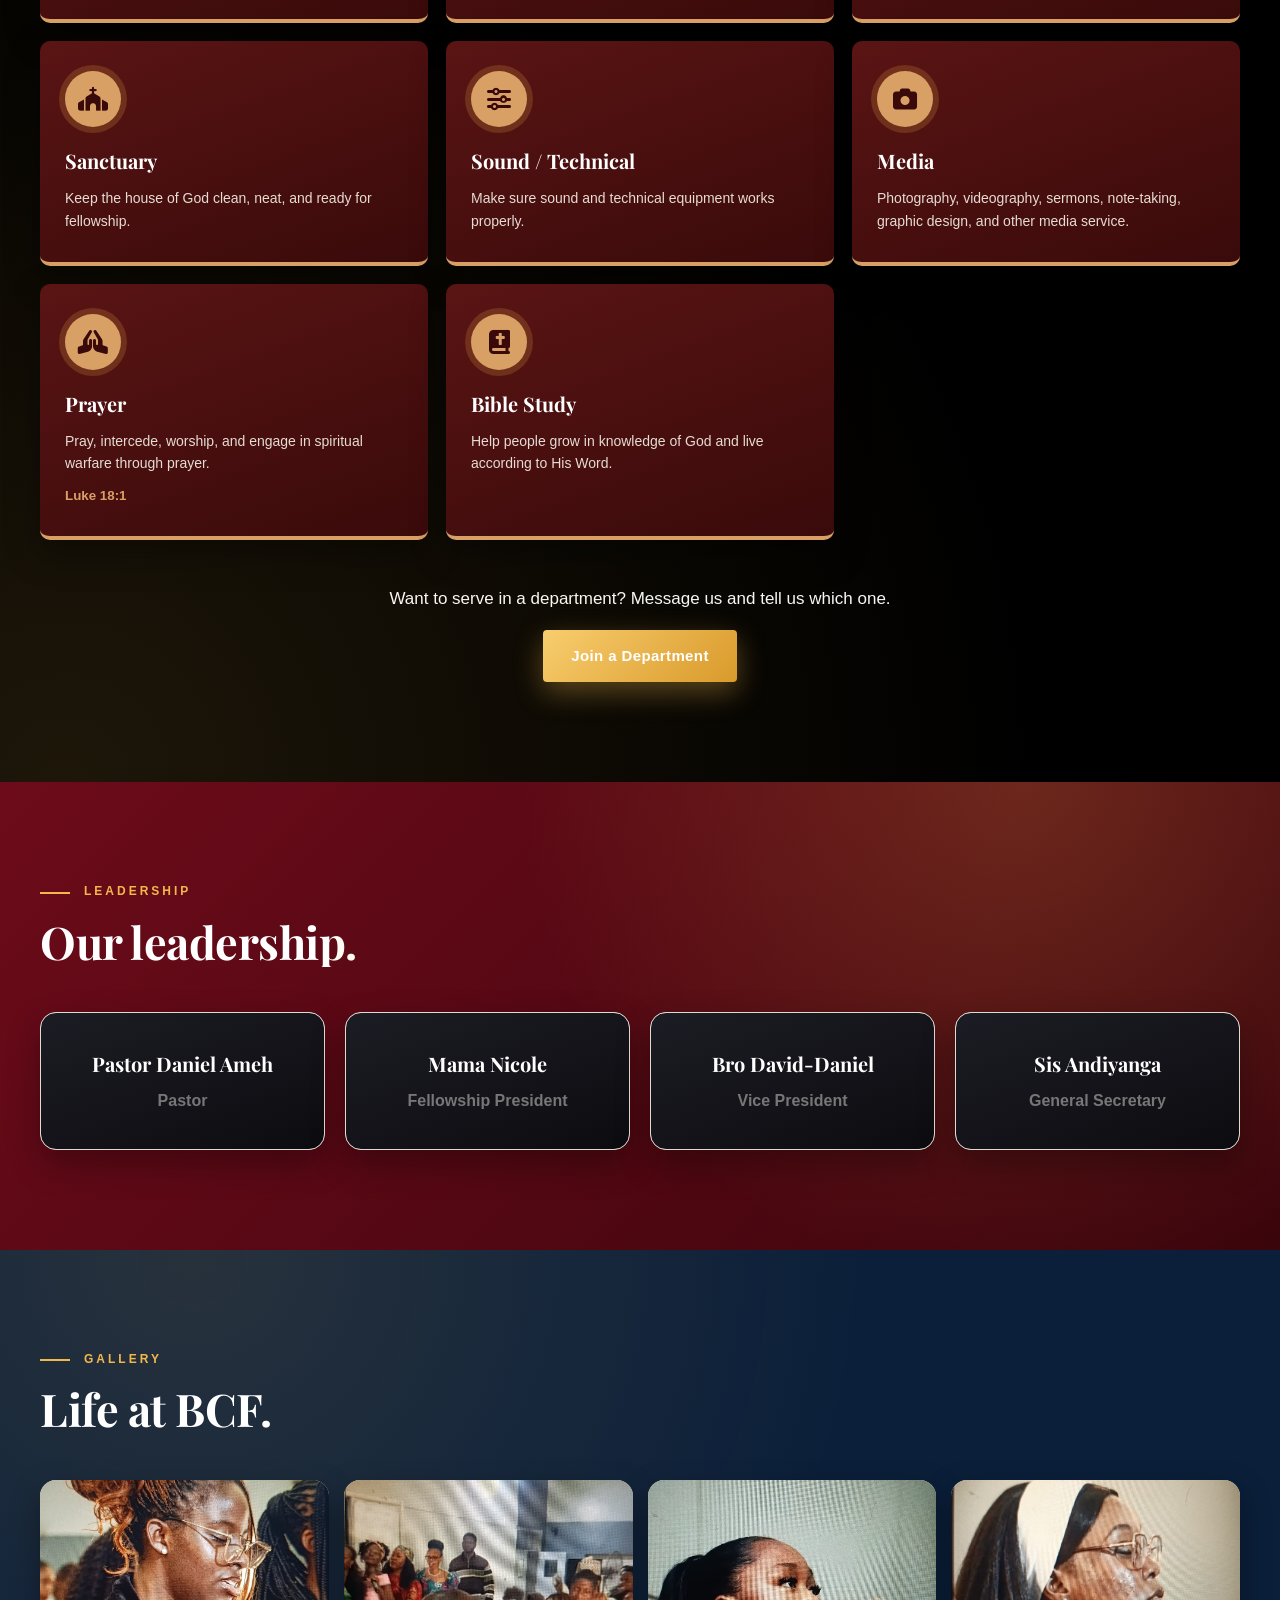
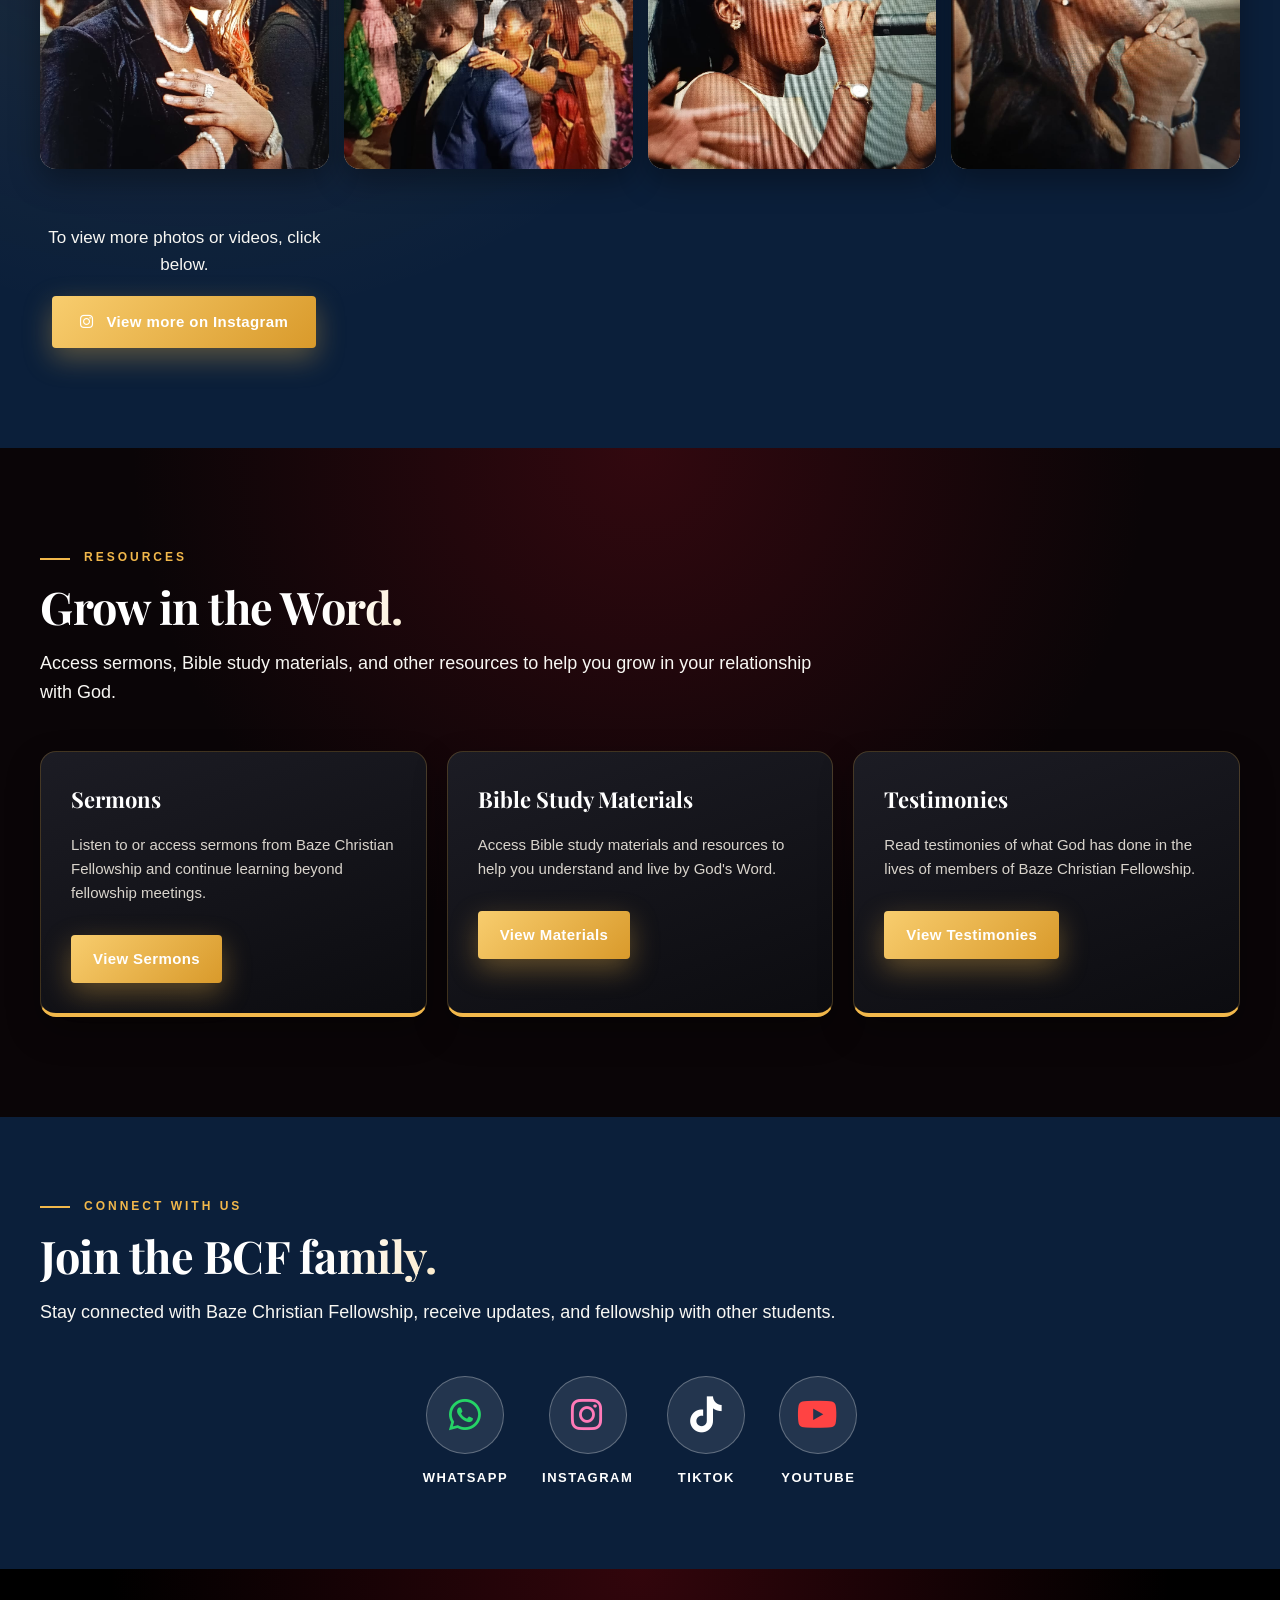
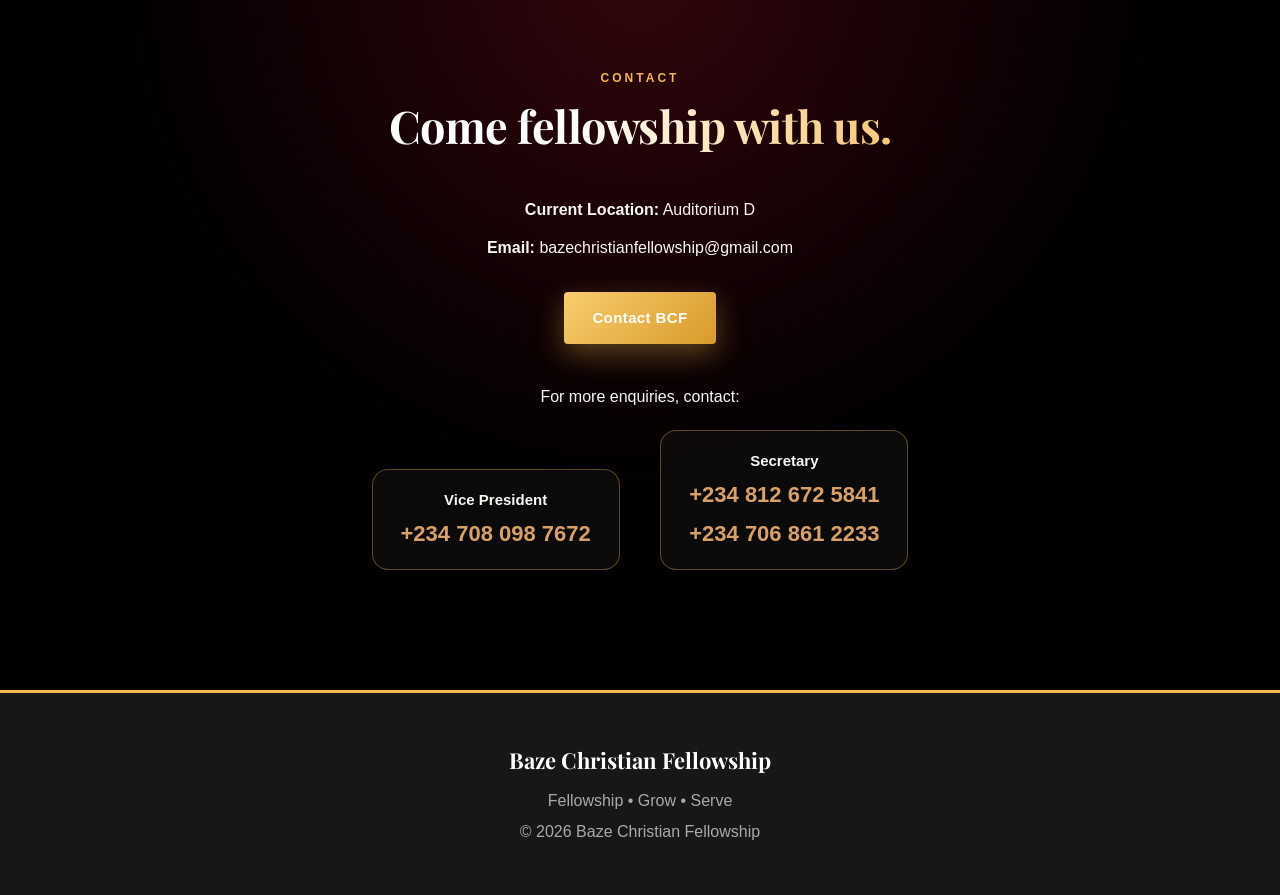
==== commit 4107fb34: "Add files via upload" ====
--- a/index.html
+++ b/index.html
@@ -7,6 +7,7 @@
 
     <title>Baze Christian Fellowship</title>
     <link href="https://fonts.googleapis.com/css2?family=DM+Sans:wght@400;500;700&family=Playfair+Display:wght@600;700&display=swap" rel="stylesheet">
+    <link rel="stylesheet" href="https://cdnjs.cloudflare.com/ajax/libs/font-awesome/6.5.2/css/all.min.css">
 <link rel="stylesheet" href="polish.css">
 <link rel="stylesheet" href="bold.css">
 >
--- a/style.css
+++ b/style.css
@@ -965,4 +965,270 @@
 /* Events section: navy blue background */
 #events {
     background-color: #0b1f3a;
+}
+/* Bible Study page heading: white */
+.bible-study-page .section-heading,
+.bible-study-page .section-heading .small-title,
+.bible-study-page .section-heading h1,
+.bible-study-page .section-heading h2,
+.bible-study-page .section-heading p {
+    color: white;
+}
+/* Social icons */
+.social-links {
+    display: flex;
+    justify-content: center;
+    flex-wrap: wrap;
+    gap: 34px;
+    margin-top: 50px;
+}
+
+.social-links a {
+    display: flex;
+    flex-direction: column;
+    align-items: center;
+    gap: 14px;
+    text-decoration: none;
+    color: #ffffff;
+    font-size: 13px;
+    font-weight: 700;
+    letter-spacing: 1.5px;
+    text-transform: uppercase;
+}
+
+.social-links i {
+    width: 78px;
+    height: 78px;
+    border-radius: 50%;
+    display: flex;
+    align-items: center;
+    justify-content: center;
+    font-size: 36px;
+    background: rgba(255, 255, 255, 0.1);
+    border: 1px solid rgba(255, 255, 255, 0.28);
+    transition: transform 0.3s ease, background 0.3s ease, border-color 0.3s ease, color 0.3s ease;
+}
+
+.social-links .whatsapp i  { color: #25d366; }
+.social-links .instagram i { color: #ff7ab8; }
+.social-links .tiktok i    { color: #ffffff; }
+.social-links .youtube i   { color: #ff4343; }
+
+.social-links a:hover i {
+    transform: translateY(-8px) scale(1.06);
+    color: #ffffff;
+    border-color: transparent;
+}
+
+.social-links .whatsapp:hover i  { background: #25d366; }
+.social-links .instagram:hover i { background: linear-gradient(45deg, #f09433, #dc2743, #bc1888); }
+.social-links .tiktok:hover i    { background: #000000; }
+.social-links .youtube:hover i   { background: #ff0000; }
+
+@media (max-width: 600px) {
+    .social-links {
+        gap: 24px;
+    }
+
+    .social-links i {
+        width: 64px;
+        height: 64px;
+        font-size: 28px;
+    }
+}
+/* Welcome pop-up */
+.welcome-overlay {
+    position: fixed;
+    inset: 0;
+    z-index: 2000;
+    display: flex;
+    align-items: center;
+    justify-content: center;
+    padding: 20px;
+    background: rgba(0, 0, 0, 0.72);
+    -webkit-backdrop-filter: blur(6px);
+    backdrop-filter: blur(6px);
+    opacity: 0;
+    transition: opacity 0.3s ease;
+}
+
+.welcome-overlay[hidden] {
+    display: none !important;
+}
+
+.welcome-overlay.show {
+    opacity: 1;
+}
+
+.welcome-box {
+    position: relative;
+    width: 100%;
+    max-width: 460px;
+    max-height: 92vh;
+    overflow-y: auto;
+    padding: 44px 32px 36px;
+    text-align: center;
+    color: #f8f7f3;
+    background: linear-gradient(160deg, #5c0a17, #14050a);
+    border: 1px solid rgba(242, 184, 75, 0.35);
+    border-top: 4px solid #f2b84b;
+    border-radius: 20px;
+    box-shadow: 0 30px 80px rgba(0, 0, 0, 0.6);
+    transform: translateY(24px) scale(0.96);
+    transition: transform 0.35s ease;
+}
+
+.welcome-overlay.show .welcome-box {
+    transform: none;
+}
+
+.welcome-close {
+    position: absolute;
+    top: 12px;
+    right: 14px;
+    width: 38px;
+    height: 38px;
+    border: 0;
+    border-radius: 50%;
+    background: rgba(255, 255, 255, 0.1);
+    color: #ffffff;
+    font-size: 24px;
+    line-height: 1;
+    cursor: pointer;
+    transition: background 0.25s ease;
+}
+
+.welcome-close:hover {
+    background: rgba(255, 255, 255, 0.22);
+}
+
+.welcome-icon {
+    width: 64px;
+    height: 64px;
+    margin: 0 auto 18px;
+    border-radius: 50%;
+    display: flex;
+    align-items: center;
+    justify-content: center;
+    font-size: 26px;
+    color: #1a0505;
+    background: linear-gradient(135deg, #f8cd6e, #d99a2b);
+    box-shadow: 0 0 0 7px rgba(242, 184, 75, 0.18);
+}
+
+.welcome-small {
+    font-size: 12px;
+    font-weight: 700;
+    letter-spacing: 3px;
+    color: #f2b84b;
+    margin-bottom: 10px;
+}
+
+.welcome-box h2 {
+    font-family: "Playfair Display", Georgia, serif;
+    font-size: clamp(28px, 6vw, 36px);
+    line-height: 1.15;
+    color: #ffffff;
+    margin-bottom: 14px;
+}
+
+.welcome-text {
+    font-size: 16px;
+    color: #e6dcd3;
+    margin-bottom: 22px;
+}
+
+.welcome-times {
+    display: inline-block;
+    padding: 10px 18px;
+    margin-bottom: 26px;
+    font-size: 14px;
+    font-weight: 700;
+    color: #f2b84b;
+    background: rgba(255, 255, 255, 0.08);
+    border: 1px solid rgba(242, 184, 75, 0.35);
+    border-radius: 999px;
+}
+
+.welcome-times i {
+    margin-right: 6px;
+}
+
+.welcome-actions {
+    display: flex;
+    flex-direction: column;
+    align-items: center;
+    gap: 16px;
+}
+
+.welcome-box .btn {
+    border: 0;
+    cursor: pointer;
+    font-family: inherit;
+}
+
+.welcome-link {
+    color: #f2b84b;
+    font-size: 14px;
+    font-weight: 700;
+    text-decoration: underline;
+    text-underline-offset: 4px;
+}
+
+.welcome-link:hover {
+    color: #ffffff;
+}
+
+html.no-scroll {
+    overflow: hidden;
+}
+.fireworks-canvas {
+    position: absolute;
+    inset: 0;
+    width: 100%;
+    height: 100%;
+    pointer-events: none;
+}
+/* Welcome pop-up: flashy colours */
+.welcome-overlay {
+    background: rgba(10, 0, 40, 0.8);
+}
+
+.welcome-box {
+    background: linear-gradient(135deg, #5b2bff, #a21caf 60%, #e11d74);
+    border: 1px solid rgba(255, 255, 255, 0.35);
+    border-top: 4px solid #ffe14d;
+    box-shadow:
+        0 30px 80px rgba(91, 43, 255, 0.55),
+        0 0 40px rgba(225, 29, 116, 0.35);
+}
+
+.welcome-icon {
+    background: linear-gradient(135deg, #ffe14d, #ffb300);
+    color: #3a0a5c;
+    box-shadow: 0 0 0 7px rgba(255, 255, 255, 0.22);
+}
+
+.welcome-small,
+.welcome-link {
+    color: #ffe14d;
+}
+
+.welcome-box h2 {
+    color: #ffffff;
+    text-shadow: 0 2px 14px rgba(0, 0, 0, 0.3);
+}
+
+.welcome-text {
+    color: #ffffff;
+}
+
+.welcome-times {
+    color: #ffe14d;
+    background: rgba(0, 0, 0, 0.25);
+    border-color: rgba(255, 255, 255, 0.35);
+}
+
+.welcome-link:hover {
+    color: #ffffff;
 }
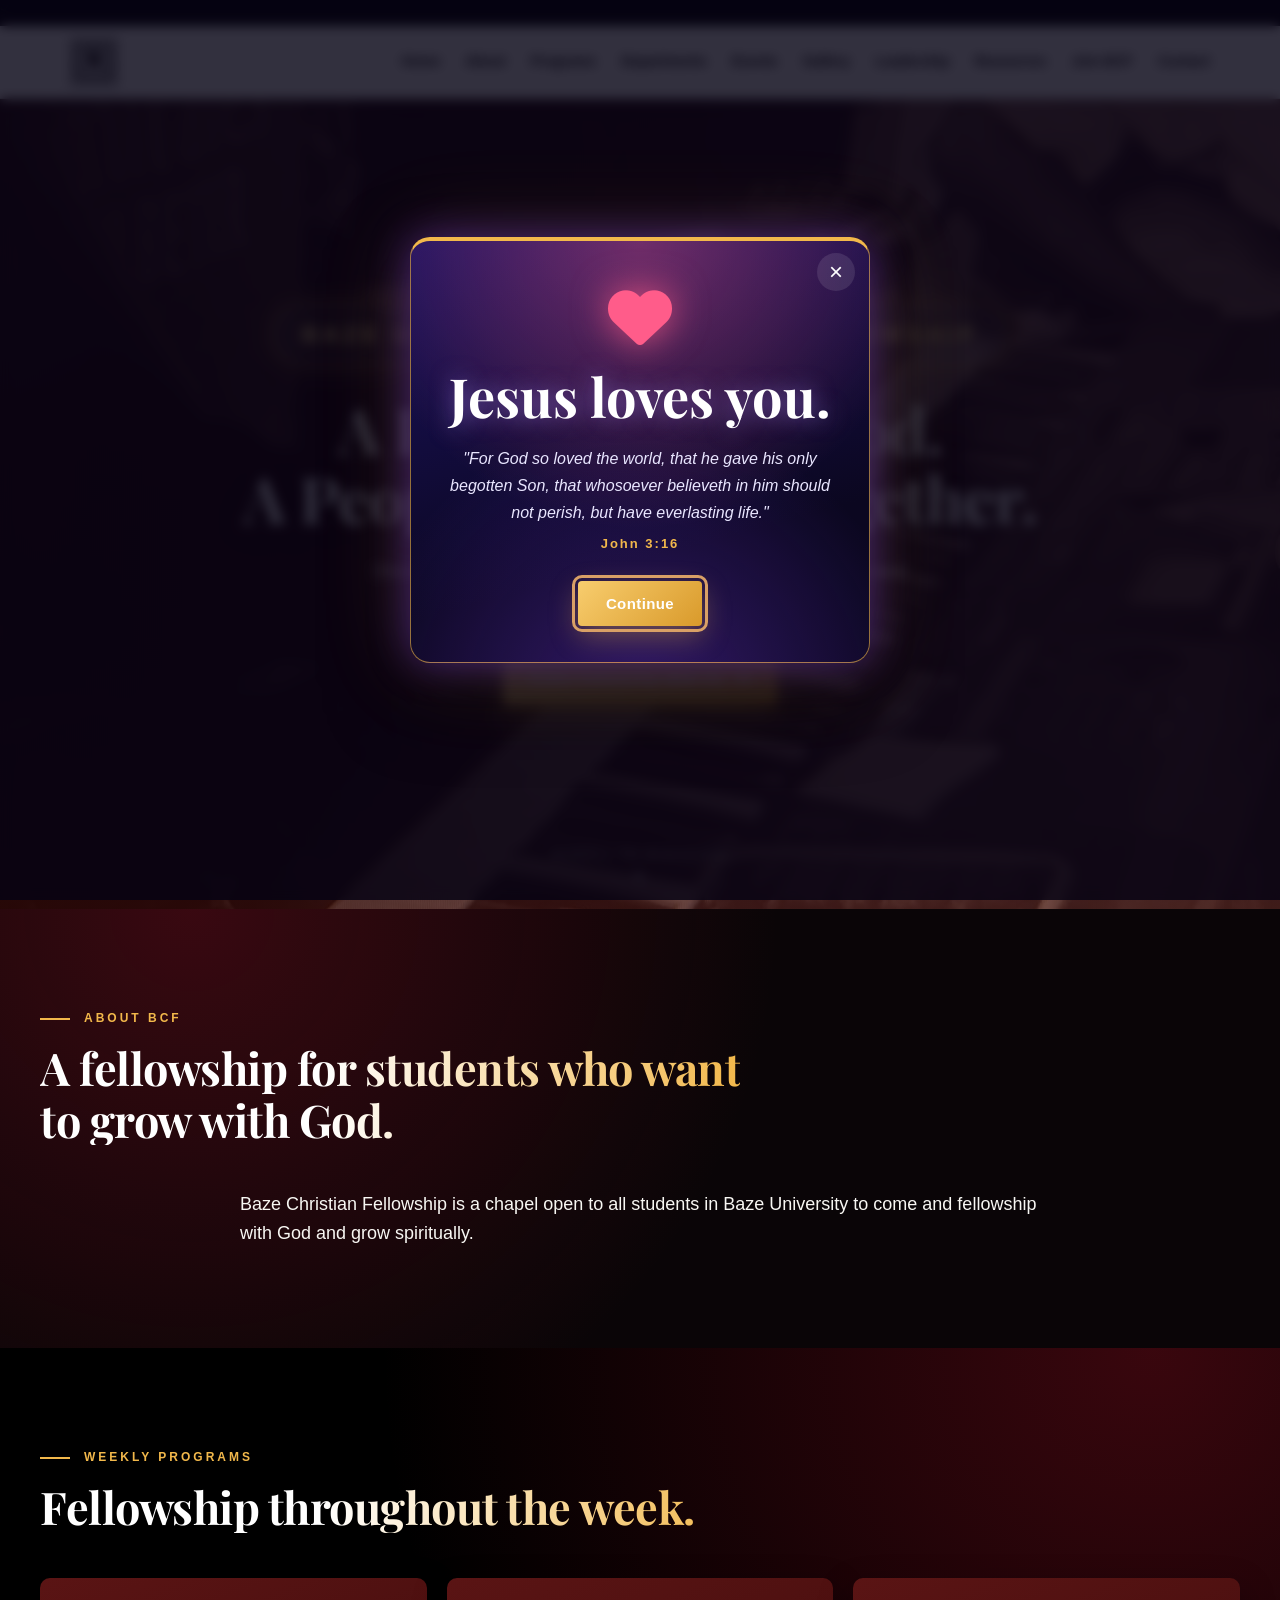
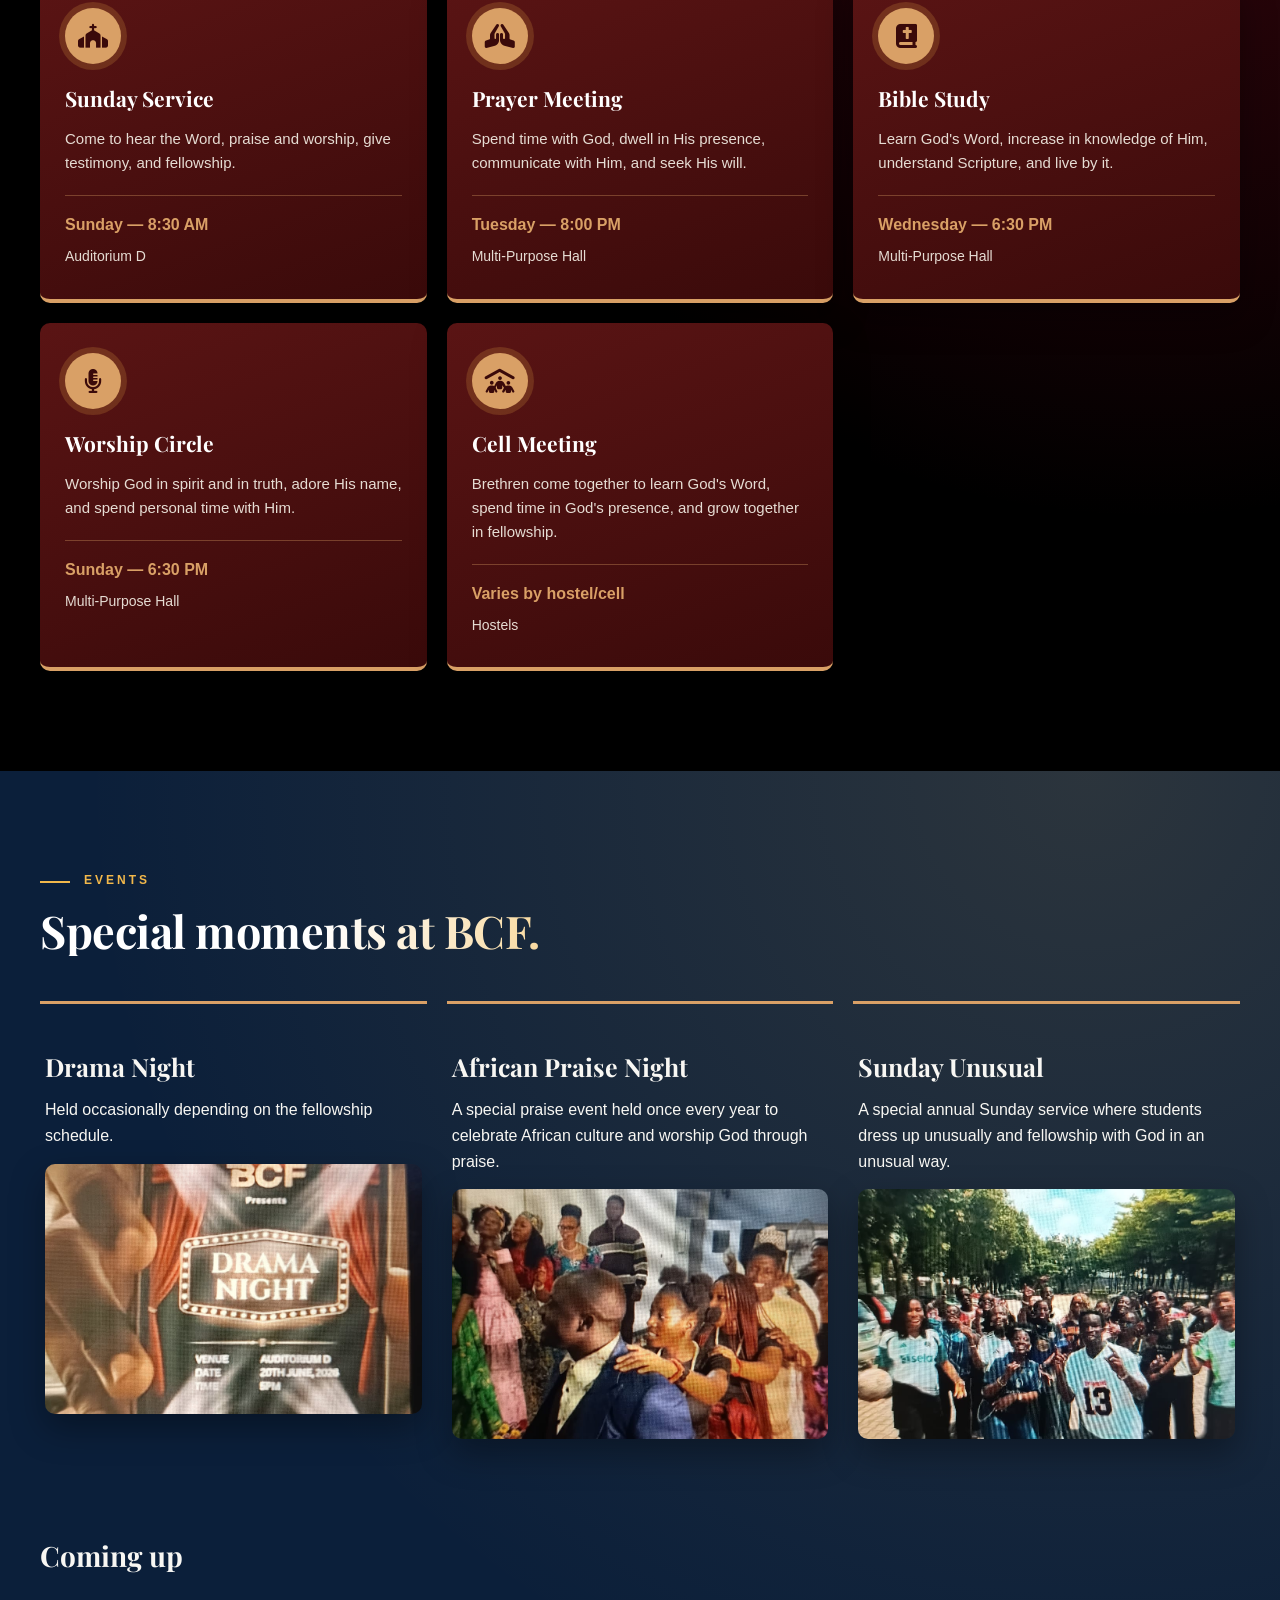
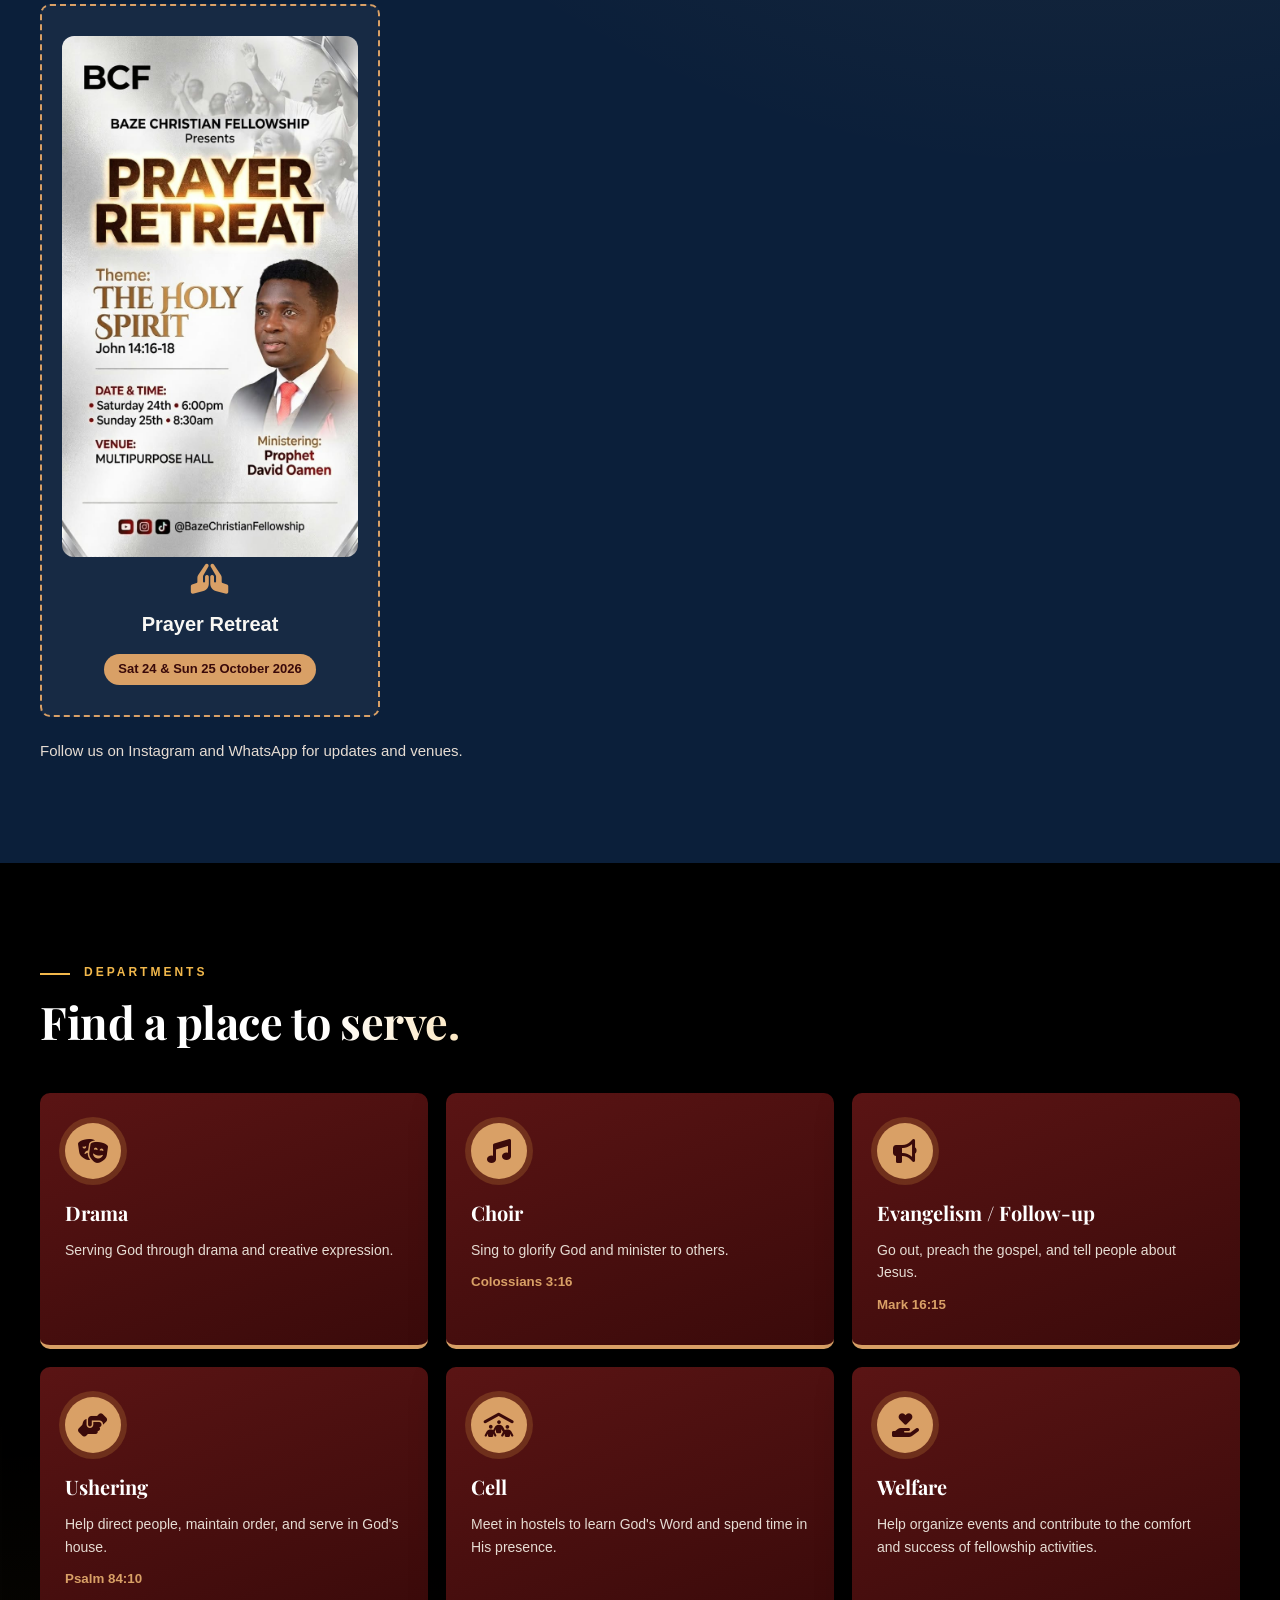
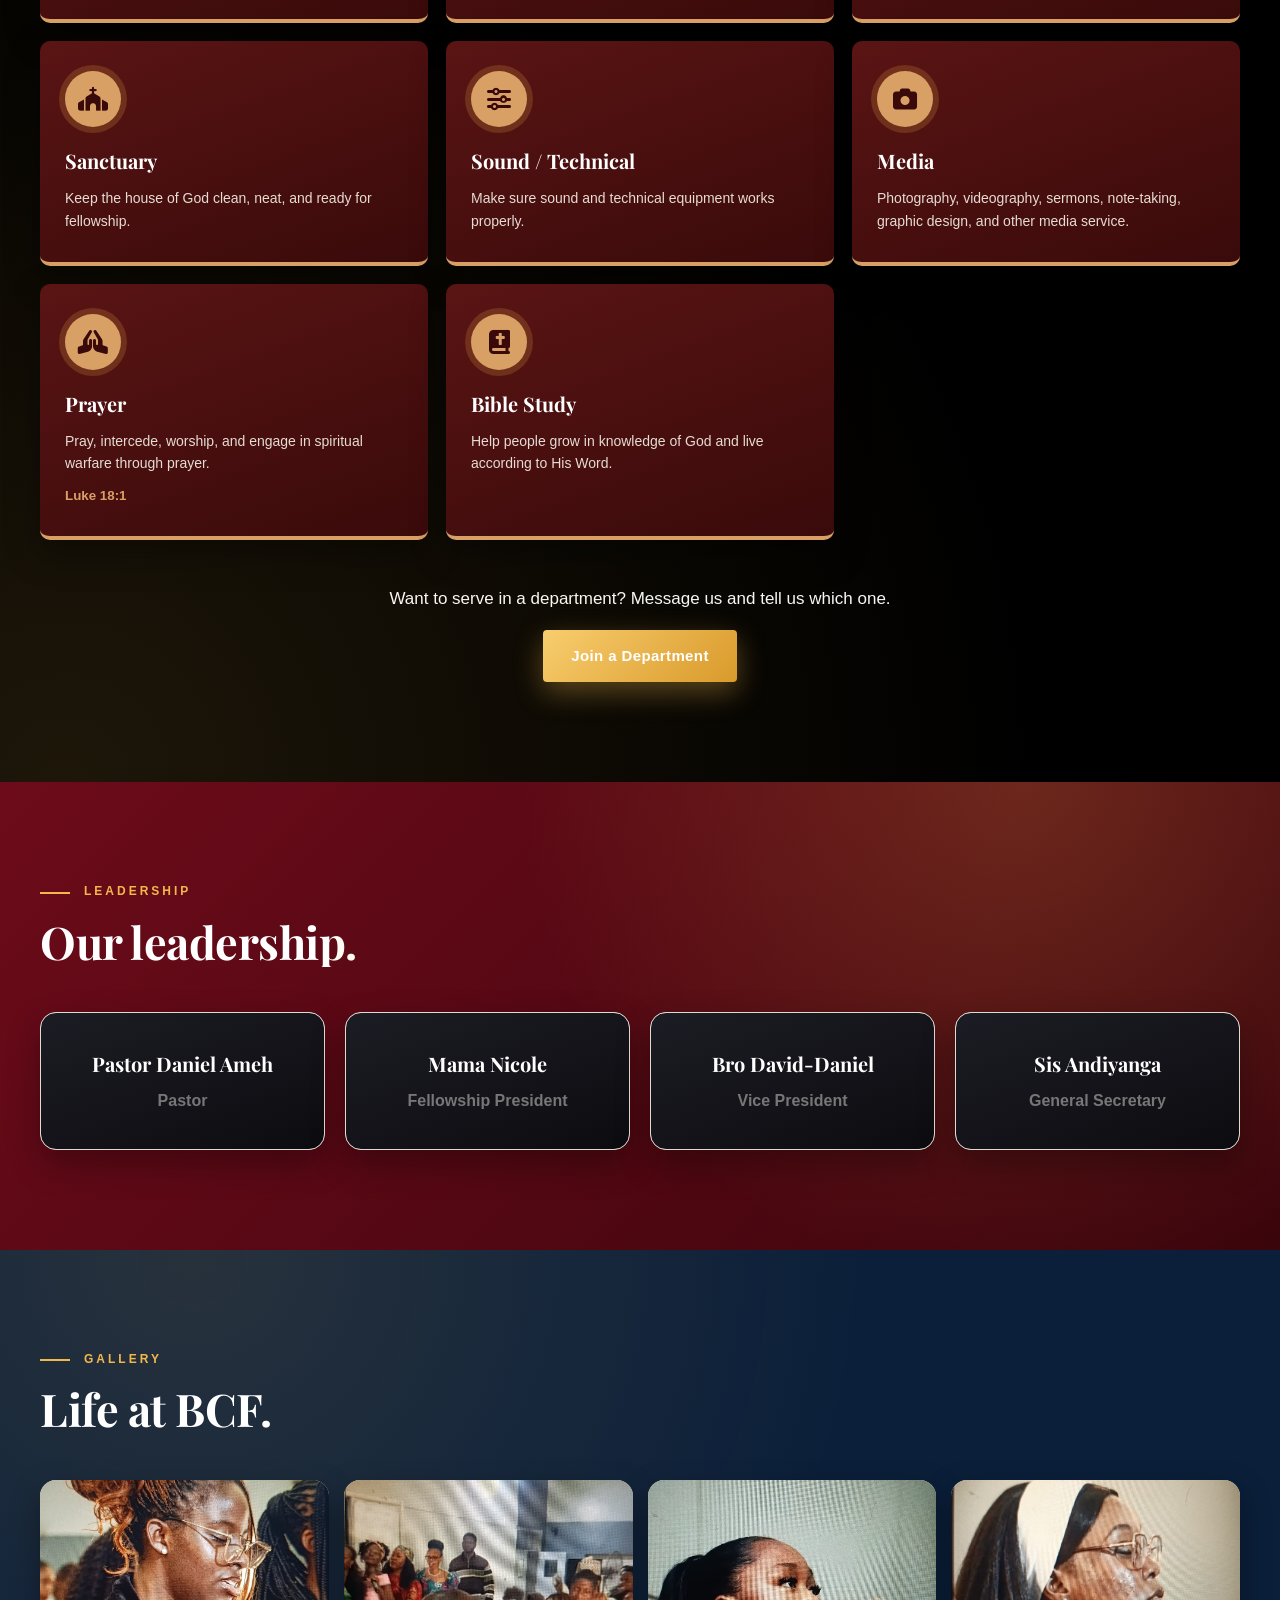
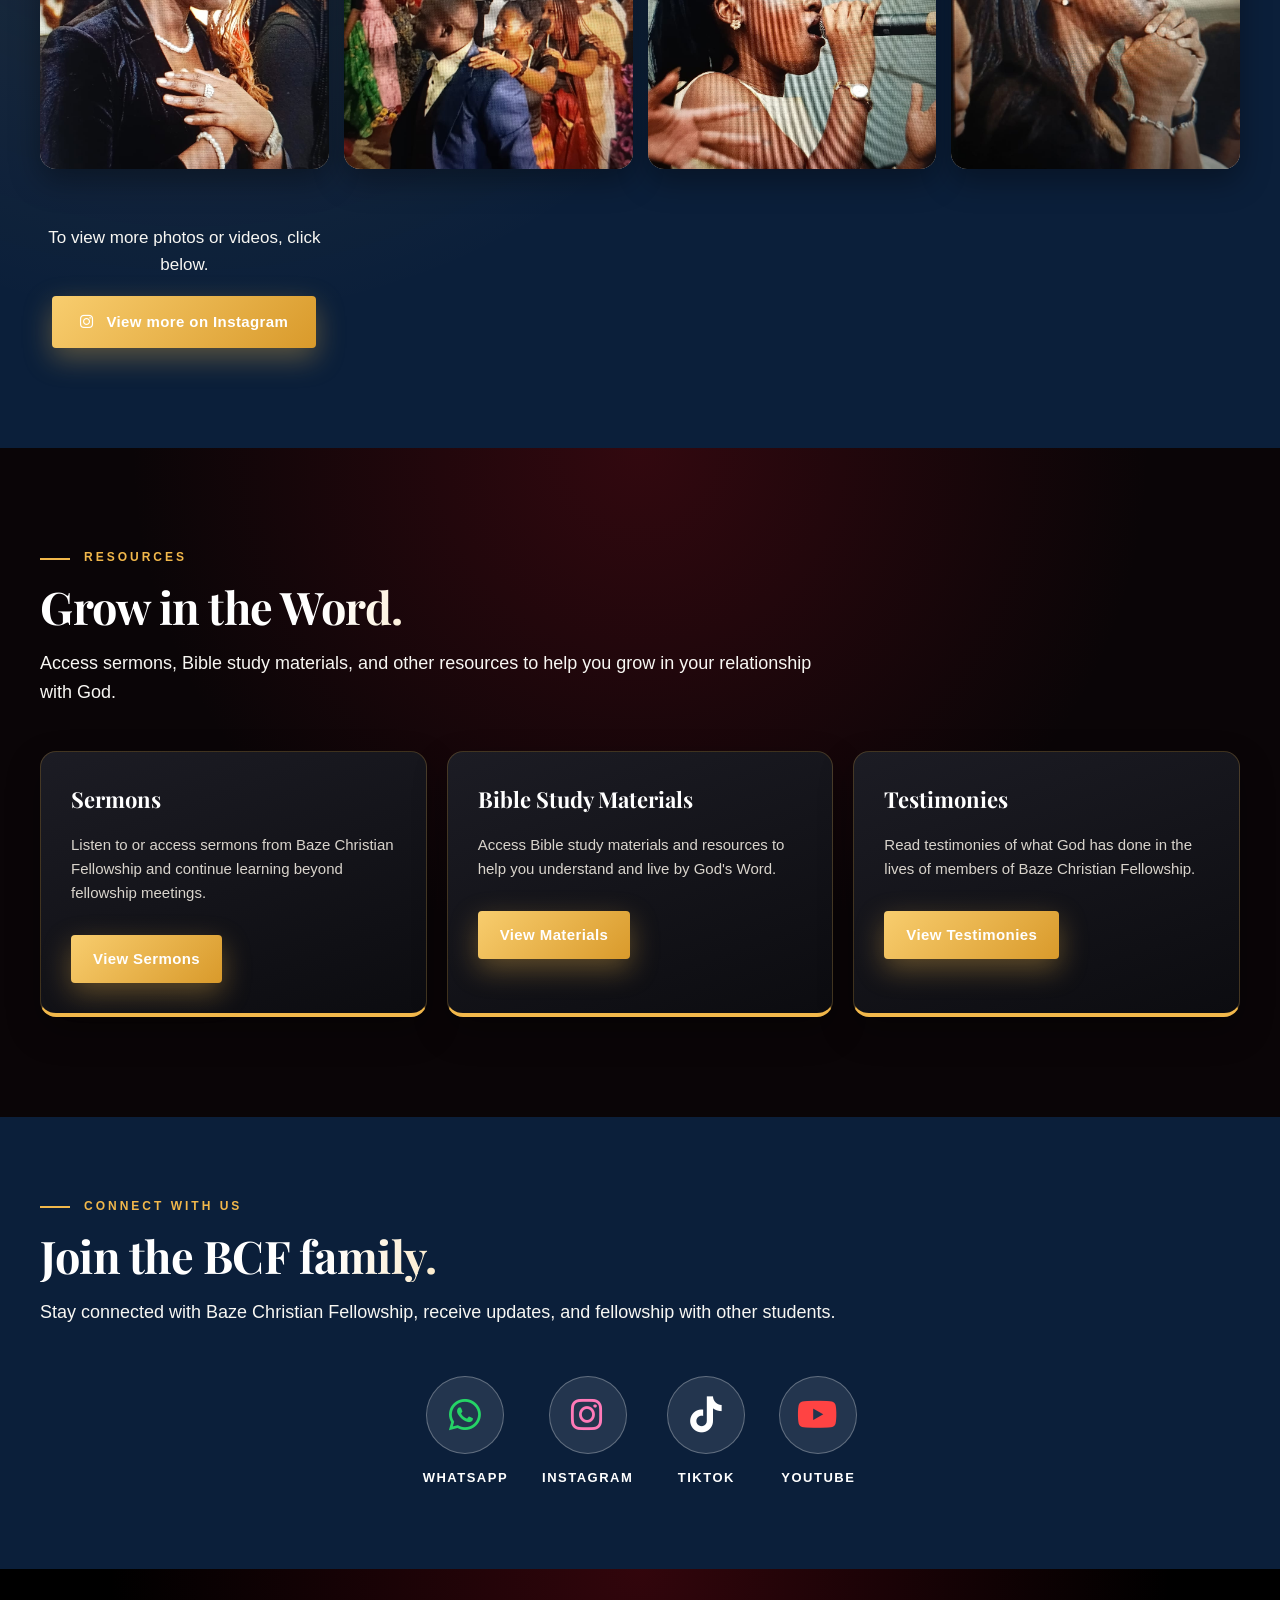
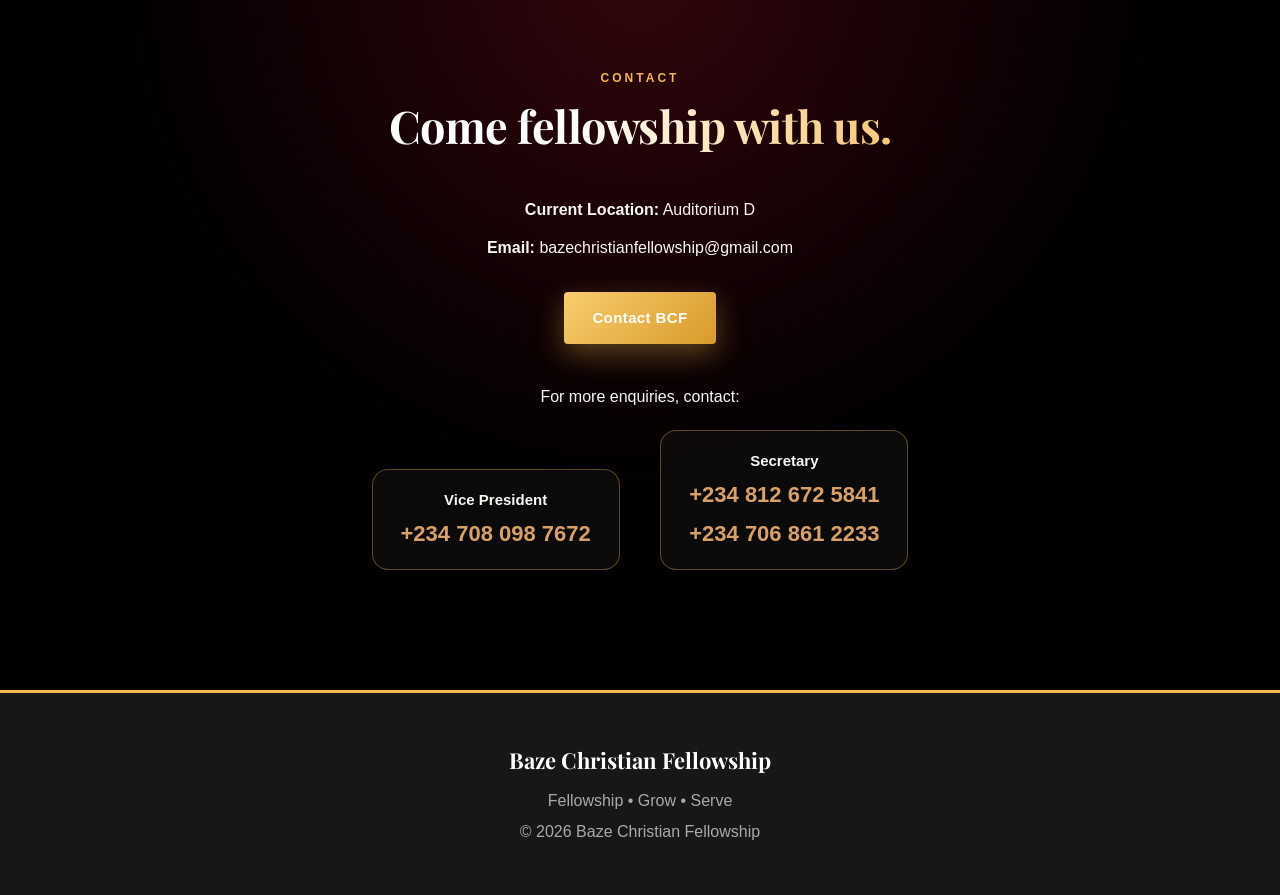
==== commit db50f402: "Add files via upload" ====
--- a/index.html
+++ b/index.html
@@ -692,7 +692,7 @@
             try { sessionStorage.setItem("bcfWelcome", "1"); } catch (e) {}
         }
 
-        setTimeout(openBox, 300);
+        window.bcfOpenWelcome = openBox;;
 
         document.getElementById("welcomeClose").addEventListener("click", closeBox);
         document.getElementById("welcomeExplore").addEventListener("click", closeBox);
@@ -825,6 +825,70 @@
         if (overlay.classList.contains("show")) start();
     })();
 </script>
+<!-- JESUS LOVES YOU POP-UP -->
+<div class="welcome-overlay" id="love" role="dialog" aria-modal="true" aria-labelledby="loveTitle" hidden>
+    <div class="welcome-box love-box">
+
+        <button type="button" class="welcome-close" id="loveClose" aria-label="Close">&times;</button>
+
+        <div class="love-heart"><i class="fa-solid fa-heart"></i></div>
+
+        <h2 id="loveTitle" class="love-title">Jesus loves you.</h2>
+
+        <p class="love-verse">
+            "For God so loved the world, that he gave his only begotten Son,
+            that whosoever believeth in him should not perish, but have everlasting life."
+        </p>
+        <p class="love-ref">John 3:16</p>
+
+        <button type="button" class="btn" id="loveContinue">Continue</button>
+
+    </div>
+</div>
+
+<script>
+    // "Jesus loves you" pop-up: opens first, then the welcome pop-up
+    (function () {
+        var box = document.getElementById("love");
+        if (!box) return;
+
+        var seen = false;
+        try { seen = sessionStorage.getItem("bcfWelcome") === "1"; } catch (e) {}
+        if (seen) return;
+
+        var closed = false;
+
+        function openBox() {
+            box.hidden = false;
+            requestAnimationFrame(function () { box.classList.add("show"); });
+            document.documentElement.classList.add("no-scroll");
+            document.getElementById("loveContinue").focus();
+        }
+
+        function closeBox() {
+            if (closed) return;
+            closed = true;
+            box.classList.remove("show");
+            setTimeout(function () {
+                box.hidden = true;
+                if (window.bcfOpenWelcome) {
+                    window.bcfOpenWelcome();
+                } else {
+                    document.documentElement.classList.remove("no-scroll");
+                }
+            }, 300);
+        }
+
+        setTimeout(openBox, 300);
+
+        document.getElementById("loveClose").addEventListener("click", closeBox);
+        document.getElementById("loveContinue").addEventListener("click", closeBox);
+        box.addEventListener("click", function (e) { if (e.target === box) closeBox(); });
+        document.addEventListener("keydown", function (e) {
+            if (e.key === "Escape" && !box.hidden) closeBox();
+        });
+    })();
+</script>
 
 </body>
 
--- a/style.css
+++ b/style.css
@@ -1189,46 +1189,166 @@
     height: 100%;
     pointer-events: none;
 }
-/* Welcome pop-up: flashy colours */
+/* Welcome pop-up: midnight indigo with gold glow */
 .welcome-overlay {
-    background: rgba(10, 0, 40, 0.8);
+    background: rgba(5, 3, 20, 0.82);
 }
 
 .welcome-box {
-    background: linear-gradient(135deg, #5b2bff, #a21caf 60%, #e11d74);
-    border: 1px solid rgba(255, 255, 255, 0.35);
-    border-top: 4px solid #ffe14d;
+    background:
+        radial-gradient(circle at 50% 0%, rgba(124, 58, 237, 0.45), transparent 60%),
+        radial-gradient(circle at 50% 110%, rgba(236, 72, 153, 0.25), transparent 55%),
+        linear-gradient(165deg, #1b1260, #0b0720 70%);
+    border: 1px solid rgba(242, 184, 75, 0.6);
+    border-top: 4px solid #f2b84b;
     box-shadow:
-        0 30px 80px rgba(91, 43, 255, 0.55),
-        0 0 40px rgba(225, 29, 116, 0.35);
+        0 0 40px rgba(124, 58, 237, 0.45),
+        0 0 90px rgba(242, 184, 75, 0.18),
+        0 30px 80px rgba(0, 0, 0, 0.6);
+    animation: popGlow 3.5s ease-in-out infinite;
+}
+
+@keyframes popGlow {
+    0%, 100% {
+        box-shadow:
+            0 0 30px rgba(124, 58, 237, 0.4),
+            0 0 70px rgba(242, 184, 75, 0.14),
+            0 30px 80px rgba(0, 0, 0, 0.6);
+    }
+    50% {
+        box-shadow:
+            0 0 52px rgba(124, 58, 237, 0.65),
+            0 0 110px rgba(242, 184, 75, 0.3),
+            0 30px 80px rgba(0, 0, 0, 0.6);
+    }
 }
 
 .welcome-icon {
-    background: linear-gradient(135deg, #ffe14d, #ffb300);
-    color: #3a0a5c;
-    box-shadow: 0 0 0 7px rgba(255, 255, 255, 0.22);
+    background: linear-gradient(135deg, #f8cd6e, #d99a2b);
+    color: #1a0505;
+    box-shadow: 0 0 0 7px rgba(242, 184, 75, 0.2), 0 0 28px rgba(242, 184, 75, 0.55);
 }
 
 .welcome-small,
 .welcome-link {
-    color: #ffe14d;
+    color: #f2b84b;
 }
 
 .welcome-box h2 {
     color: #ffffff;
-    text-shadow: 0 2px 14px rgba(0, 0, 0, 0.3);
+    text-shadow: 0 0 22px rgba(167, 139, 250, 0.55);
 }
 
 .welcome-text {
-    color: #ffffff;
+    color: #e9e6ff;
 }
 
 .welcome-times {
-    color: #ffe14d;
-    background: rgba(0, 0, 0, 0.25);
-    border-color: rgba(255, 255, 255, 0.35);
+    color: #ffe08a;
+    background: rgba(255, 255, 255, 0.07);
+    border-color: rgba(242, 184, 75, 0.55);
 }
 
 .welcome-link:hover {
     color: #ffffff;
+}
+
+@media (prefers-reduced-motion: reduce) {
+    .welcome-box {
+        animation: none;
+    }
+}
+/* Hero top line: bold gold badge */
+.home-page .hero .small-title {
+    display: inline-block;
+    font-size: clamp(13px, 2.4vw, 22px);
+    font-weight: 800;
+    letter-spacing: 5px;
+    padding: 13px 30px;
+    margin-bottom: 28px;
+    color: #ffe08a !important;
+    background: rgba(255, 255, 255, 0.08);
+    border: 1px solid rgba(242, 184, 75, 0.7);
+    border-radius: 999px;
+    -webkit-backdrop-filter: blur(6px);
+    backdrop-filter: blur(6px);
+    text-shadow: 0 0 18px rgba(242, 184, 75, 0.6);
+    box-shadow:
+        0 0 30px rgba(242, 184, 75, 0.28),
+        inset 0 0 22px rgba(242, 184, 75, 0.1);
+    animation: badgeGlow 3s ease-in-out infinite;
+}
+
+@keyframes badgeGlow {
+    0%, 100% {
+        box-shadow: 0 0 22px rgba(242, 184, 75, 0.22), inset 0 0 18px rgba(242, 184, 75, 0.08);
+    }
+    50% {
+        box-shadow: 0 0 42px rgba(242, 184, 75, 0.5), inset 0 0 26px rgba(242, 184, 75, 0.16);
+    }
+}
+
+@media (max-width: 600px) {
+    .home-page .hero .small-title {
+        letter-spacing: 2.5px;
+        padding: 11px 20px;
+        border-radius: 22px;
+        line-height: 1.5;
+    }
+}
+
+@media (prefers-reduced-motion: reduce) {
+    .home-page .hero .small-title {
+        animation: none;
+    }
+}/* Jesus loves you pop-up */
+.welcome-box.love-box {
+    background:
+        radial-gradient(circle at 50% 0%, rgba(255, 92, 138, 0.38), transparent 60%),
+        radial-gradient(circle at 50% 110%, rgba(124, 58, 237, 0.35), transparent 55%),
+        linear-gradient(165deg, #1b1260, #0b0720 70%);
+}
+
+.love-heart {
+    font-size: 64px;
+    line-height: 1;
+    margin-bottom: 14px;
+    color: #ff5c8a;
+    filter: drop-shadow(0 0 18px rgba(255, 92, 138, 0.8));
+    animation: heartbeat 1.5s ease-in-out infinite;
+}
+
+@keyframes heartbeat {
+    0%, 100% { transform: scale(1); }
+    15% { transform: scale(1.18); }
+    30% { transform: scale(1); }
+    45% { transform: scale(1.12); }
+    60% { transform: scale(1); }
+}
+
+.love-box .love-title {
+    font-size: clamp(36px, 9vw, 54px);
+    margin-bottom: 18px;
+}
+
+.love-verse {
+    font-size: 16px;
+    font-style: italic;
+    line-height: 1.7;
+    color: #e9e6ff;
+    margin-bottom: 8px;
+}
+
+.love-ref {
+    font-size: 13px;
+    font-weight: 700;
+    letter-spacing: 2px;
+    color: #f2b84b;
+    margin-bottom: 26px;
+}
+
+@media (prefers-reduced-motion: reduce) {
+    .love-heart {
+        animation: none;
+    }
 }
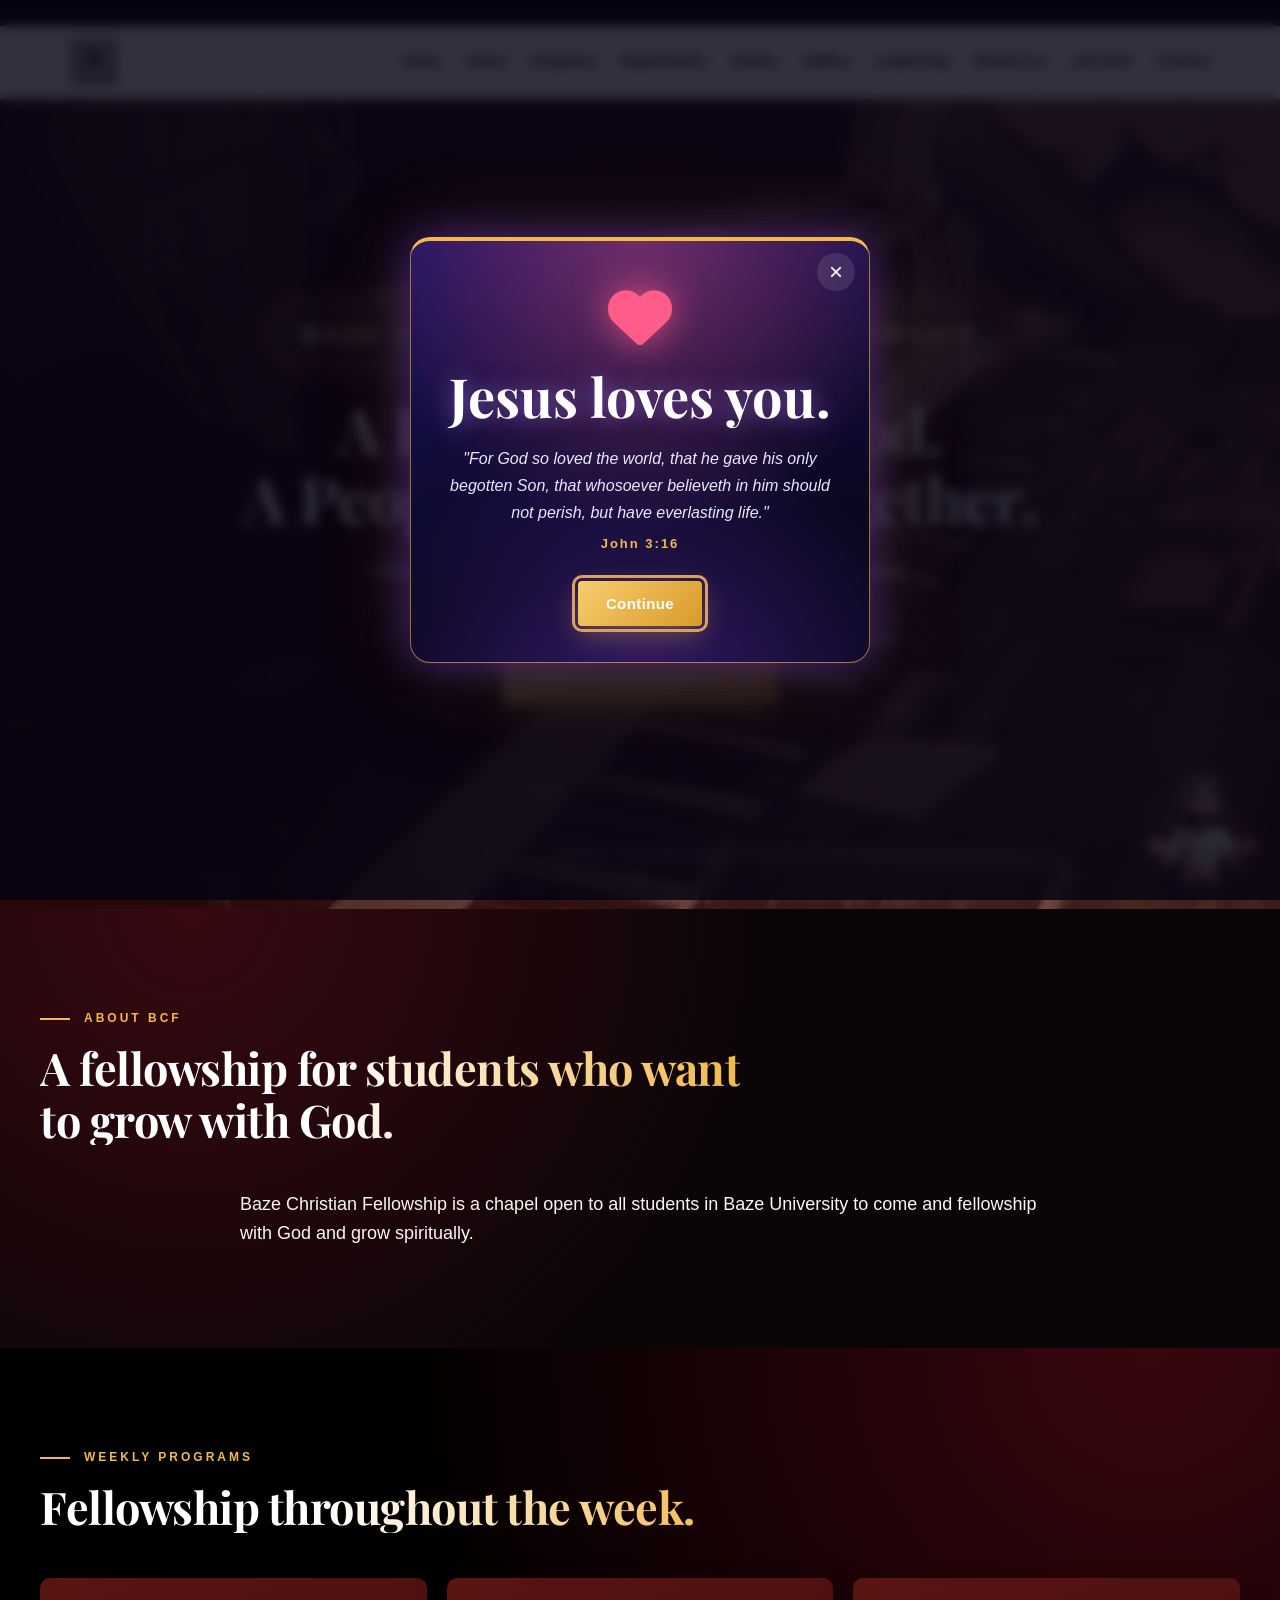
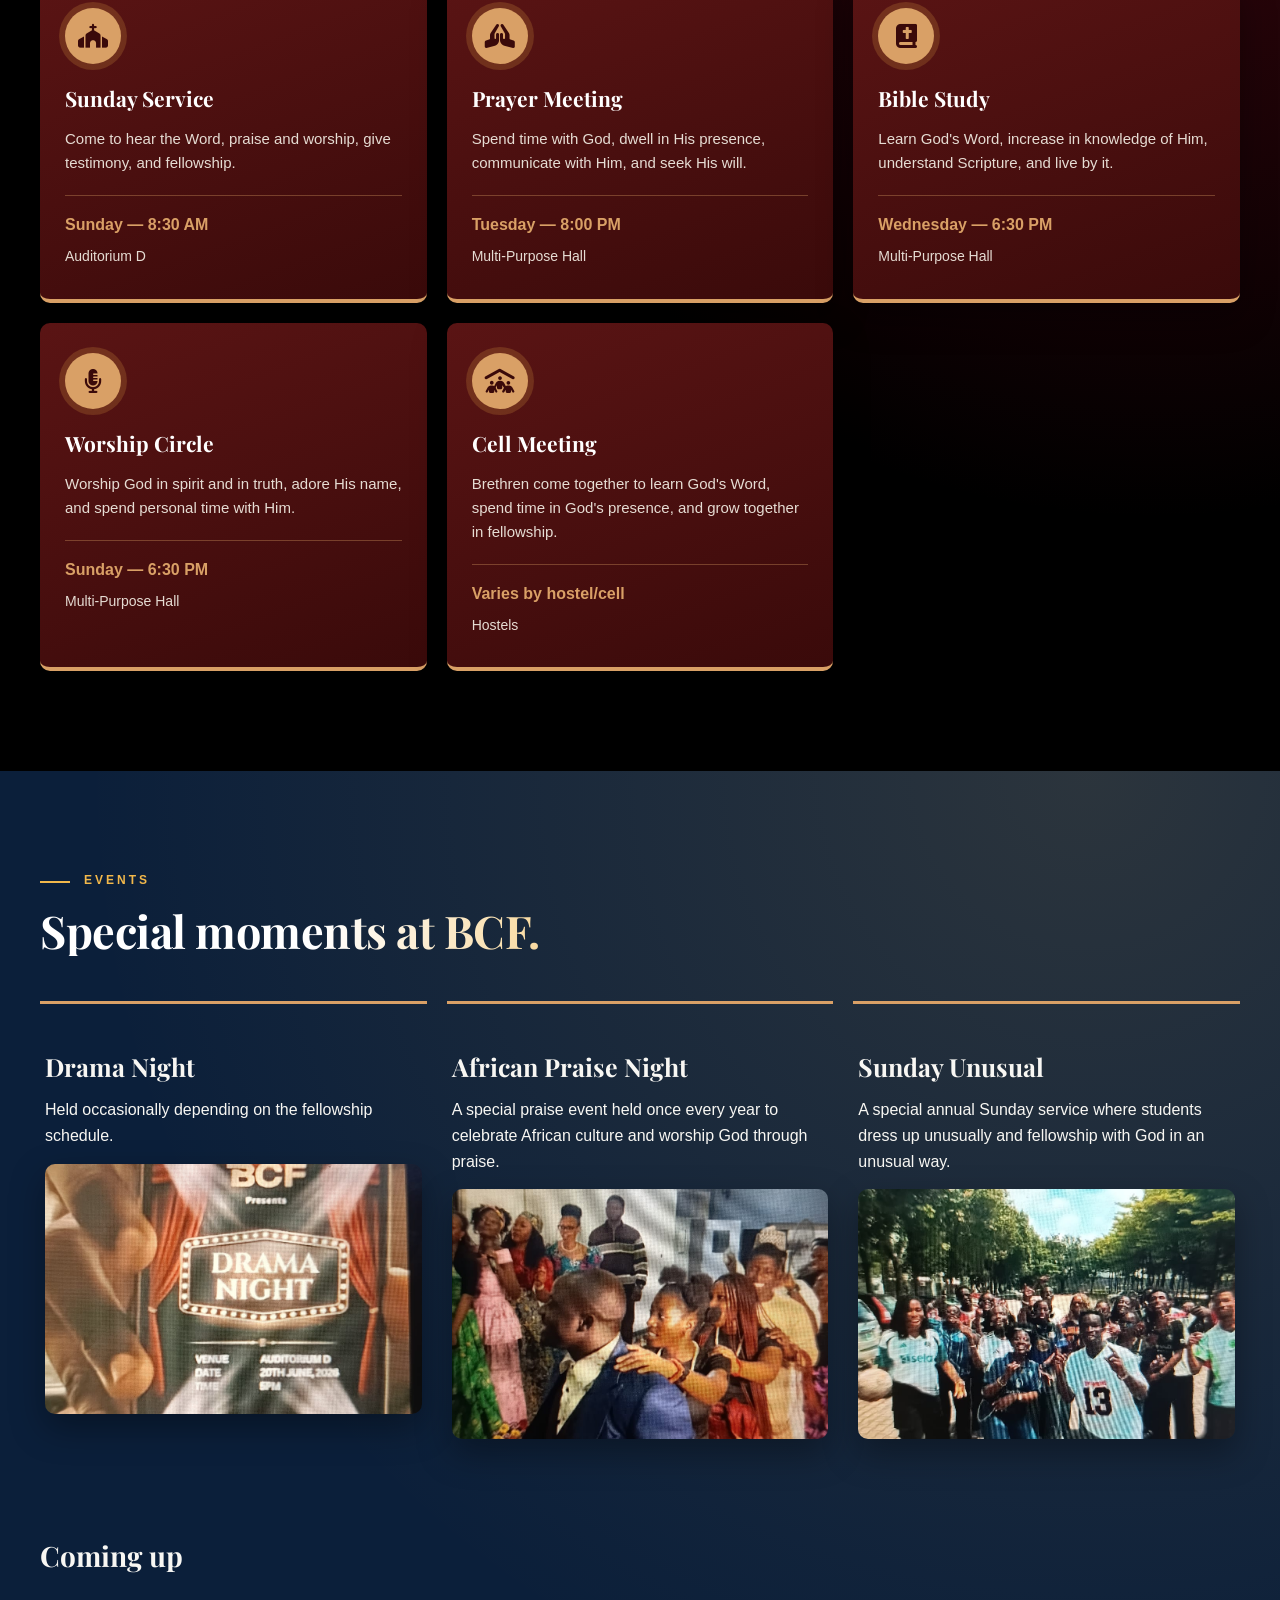
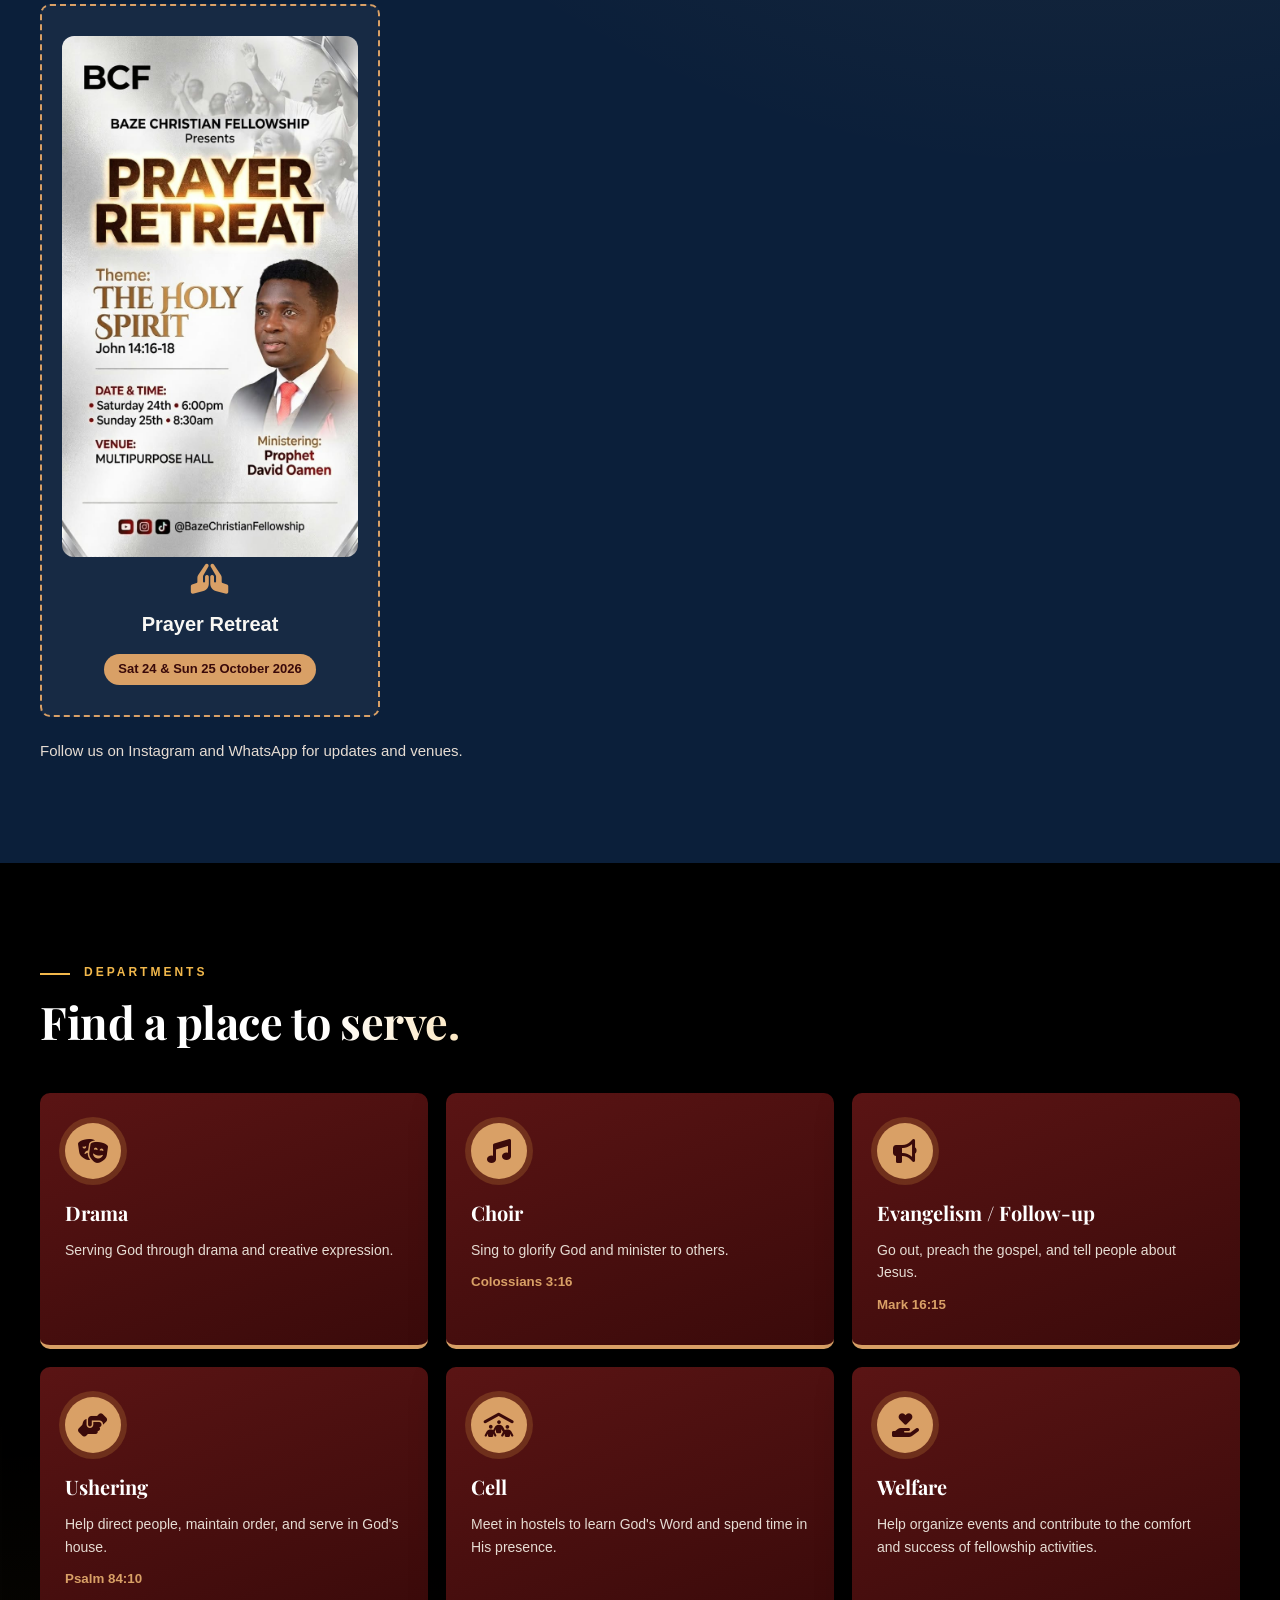
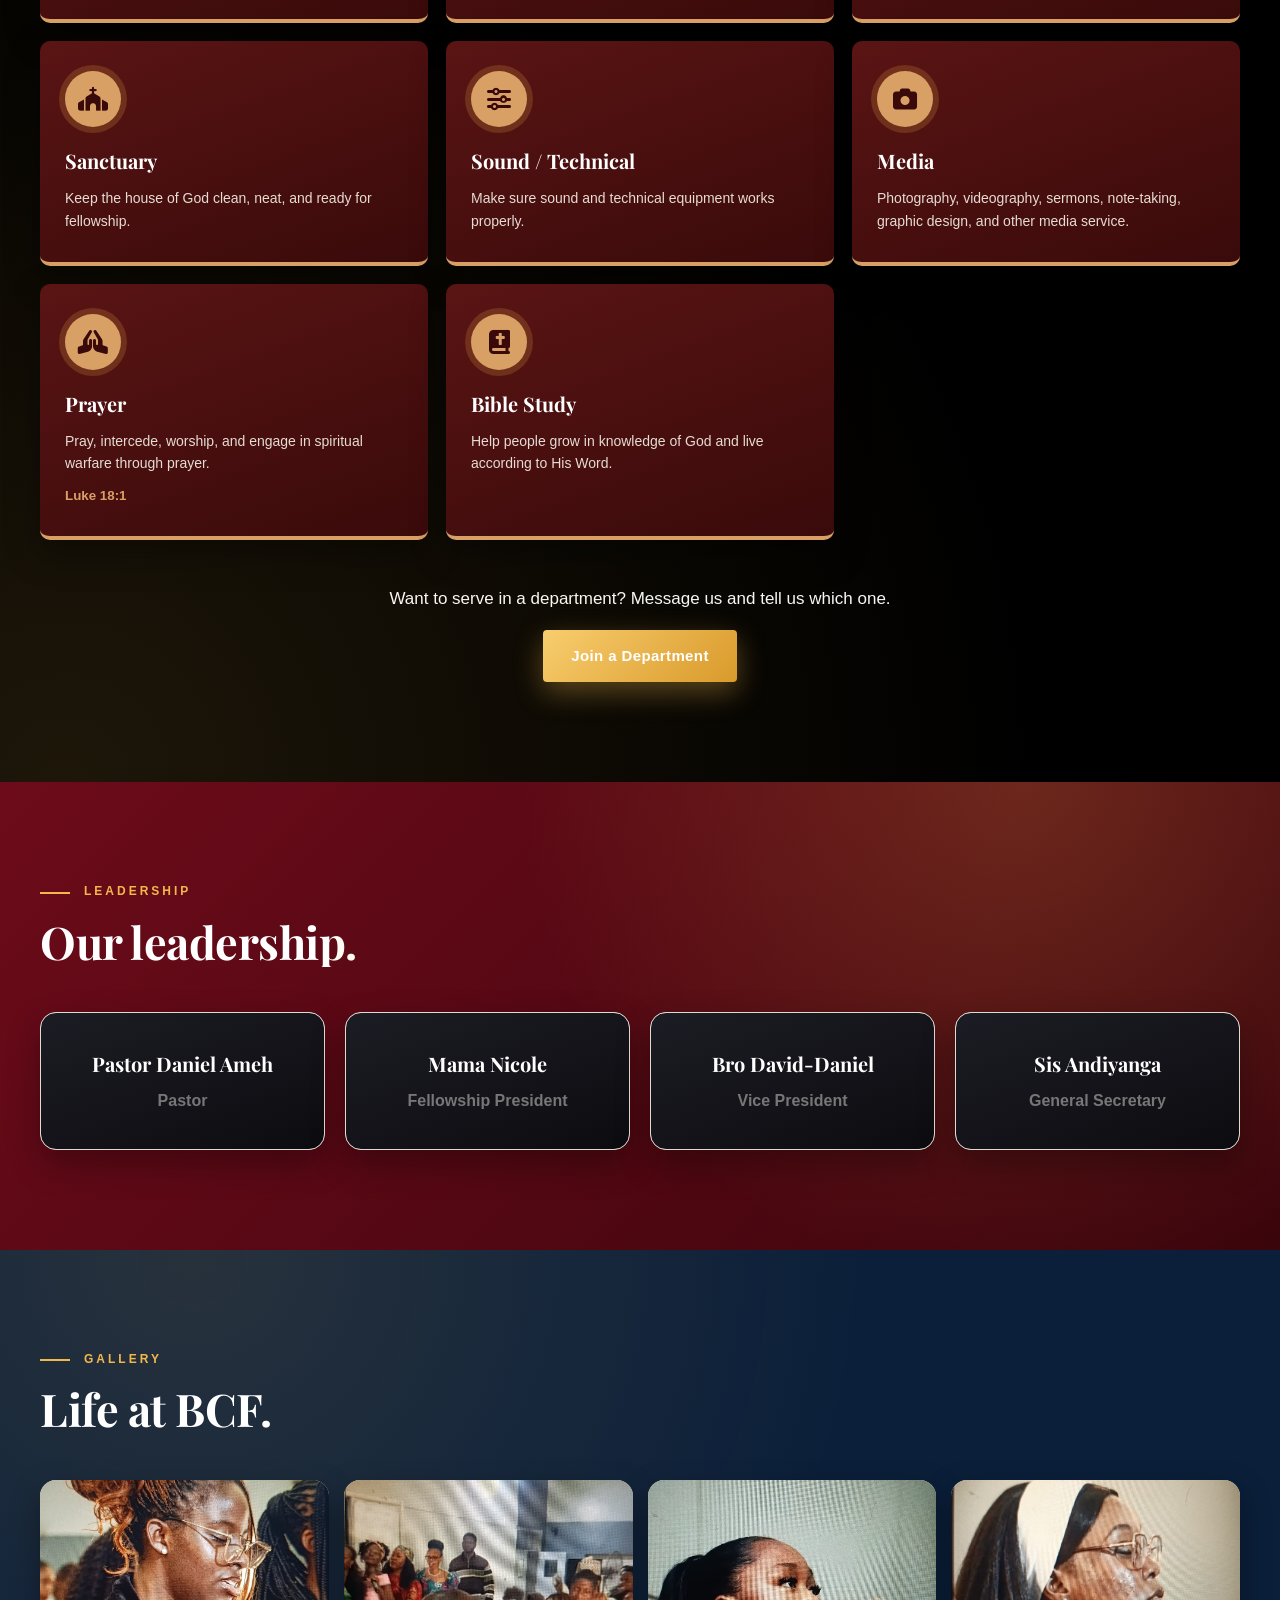
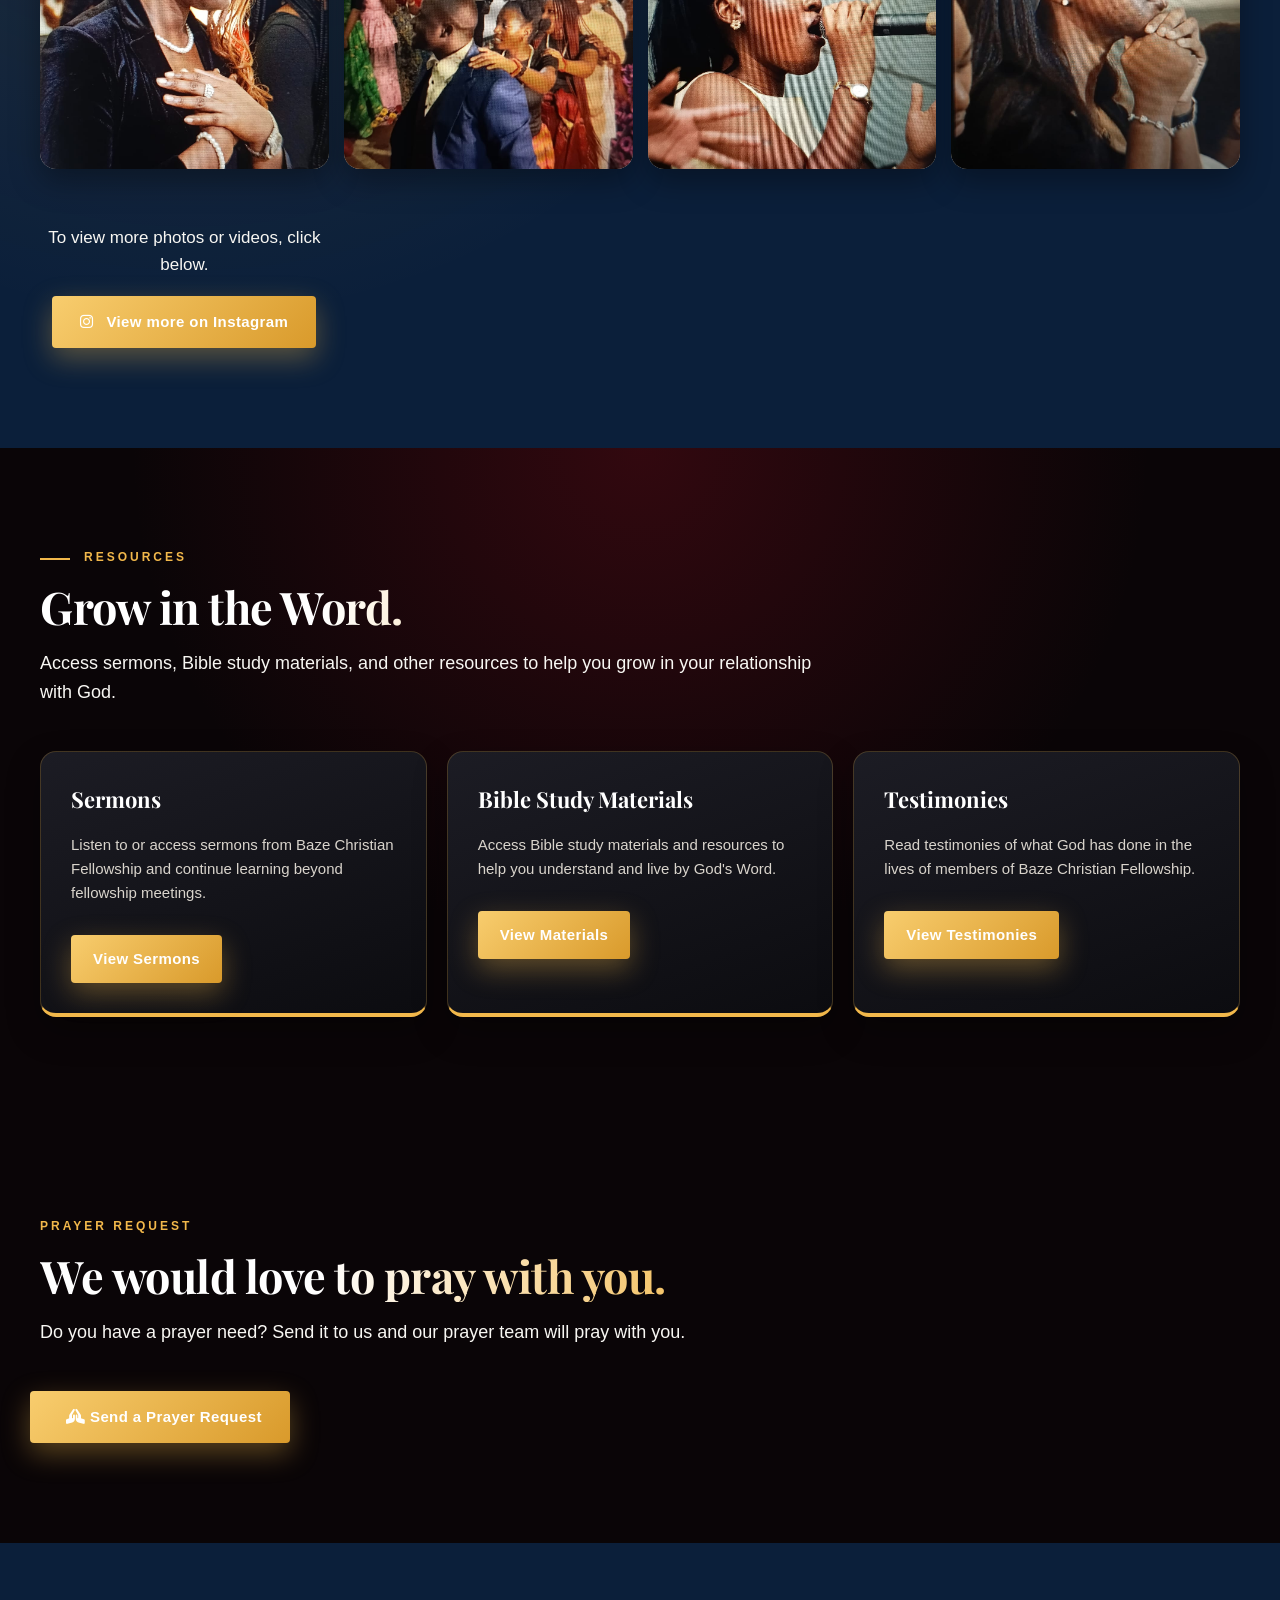
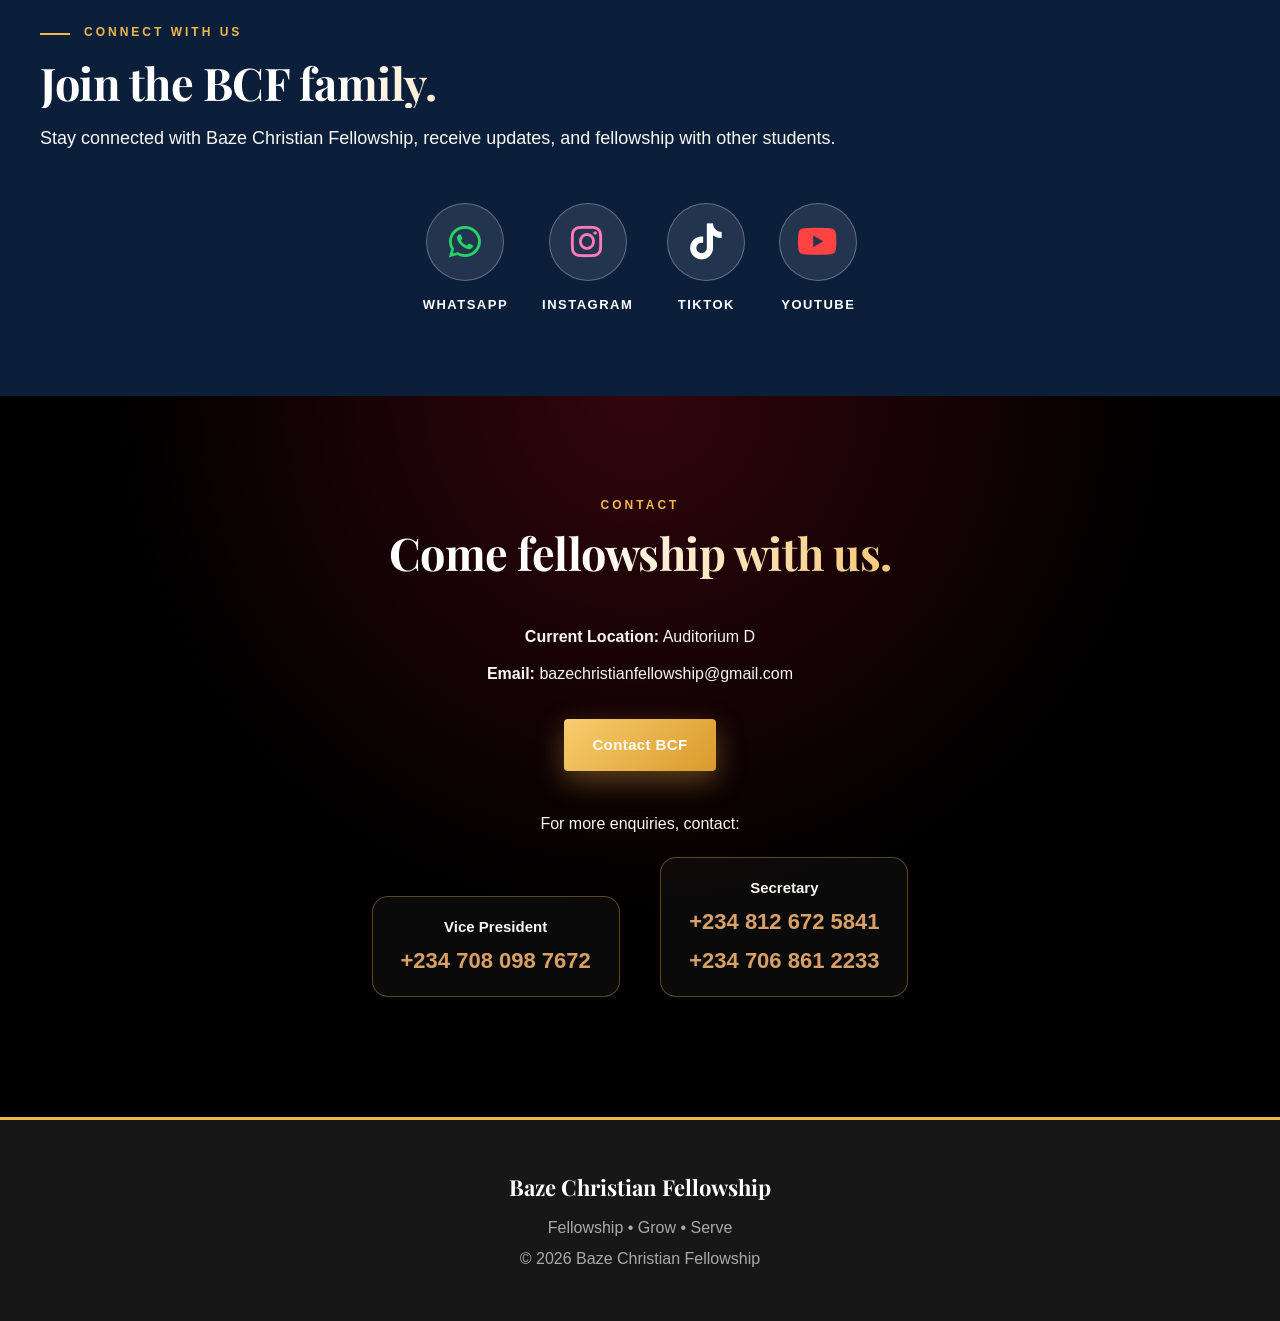
==== commit f43af1b8: "Add files via upload" ====
--- a/index.html
+++ b/index.html
@@ -501,6 +501,31 @@
         </div>
 
     </div>
+
+</section>
+<!-- PRAYER REQUEST -->
+<section id="prayer">
+
+    <div class="section-heading">
+
+        <p class="small-title">
+            PRAYER REQUEST
+        </p>
+
+        <h2>
+            We would love to pray with you.
+        </h2>
+
+        <p class="section-text">
+            Do you have a prayer need? Send it to us and our prayer team
+            will pray with you.
+        </p>
+
+    </div>
+
+    <a href="https://forms.gle/se6wFpaeUaVq842EA" target="_blank" rel="noopener" class="btn">
+        <i class="fa-solid fa-hands-praying"></i> Send a Prayer Request
+    </a>
 
 </section>
 
@@ -889,6 +914,7 @@
         });
     })();
 </script>
+<script src="avatar.js"></script>
 
 </body>
 
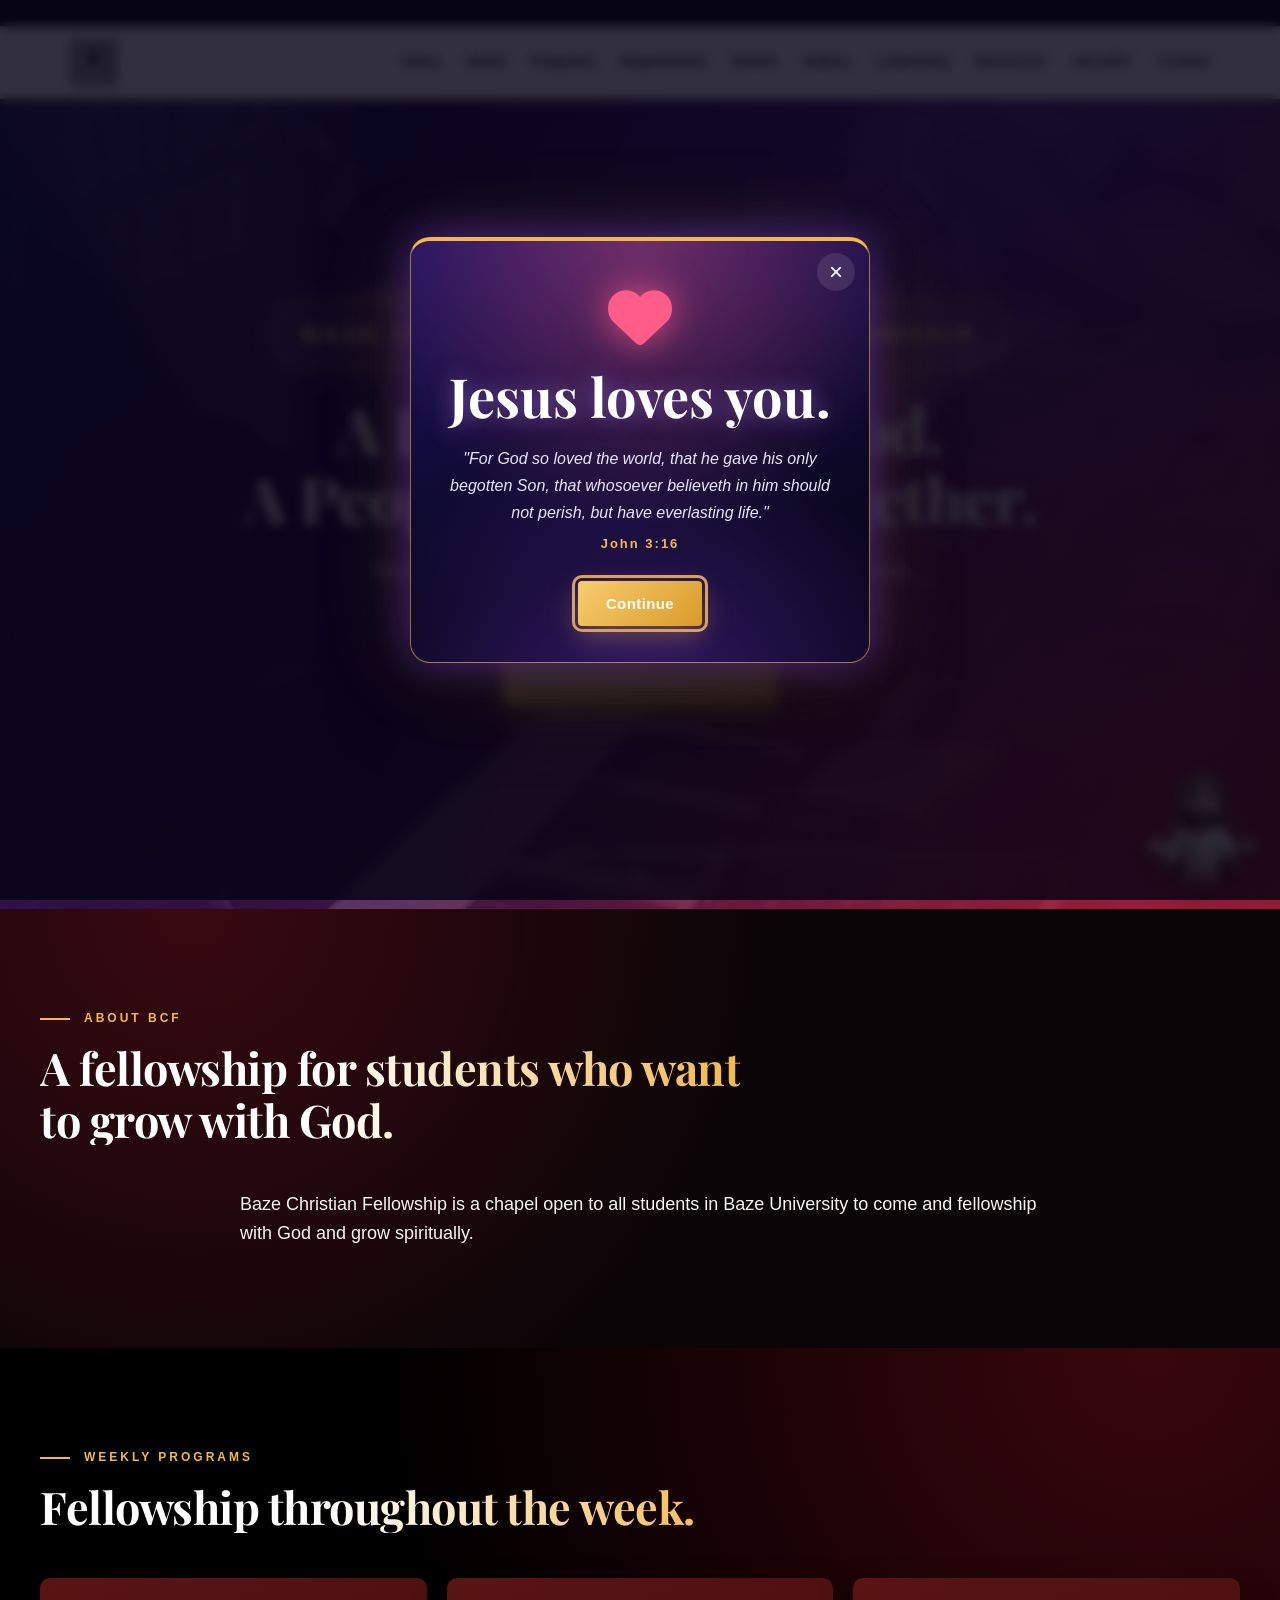
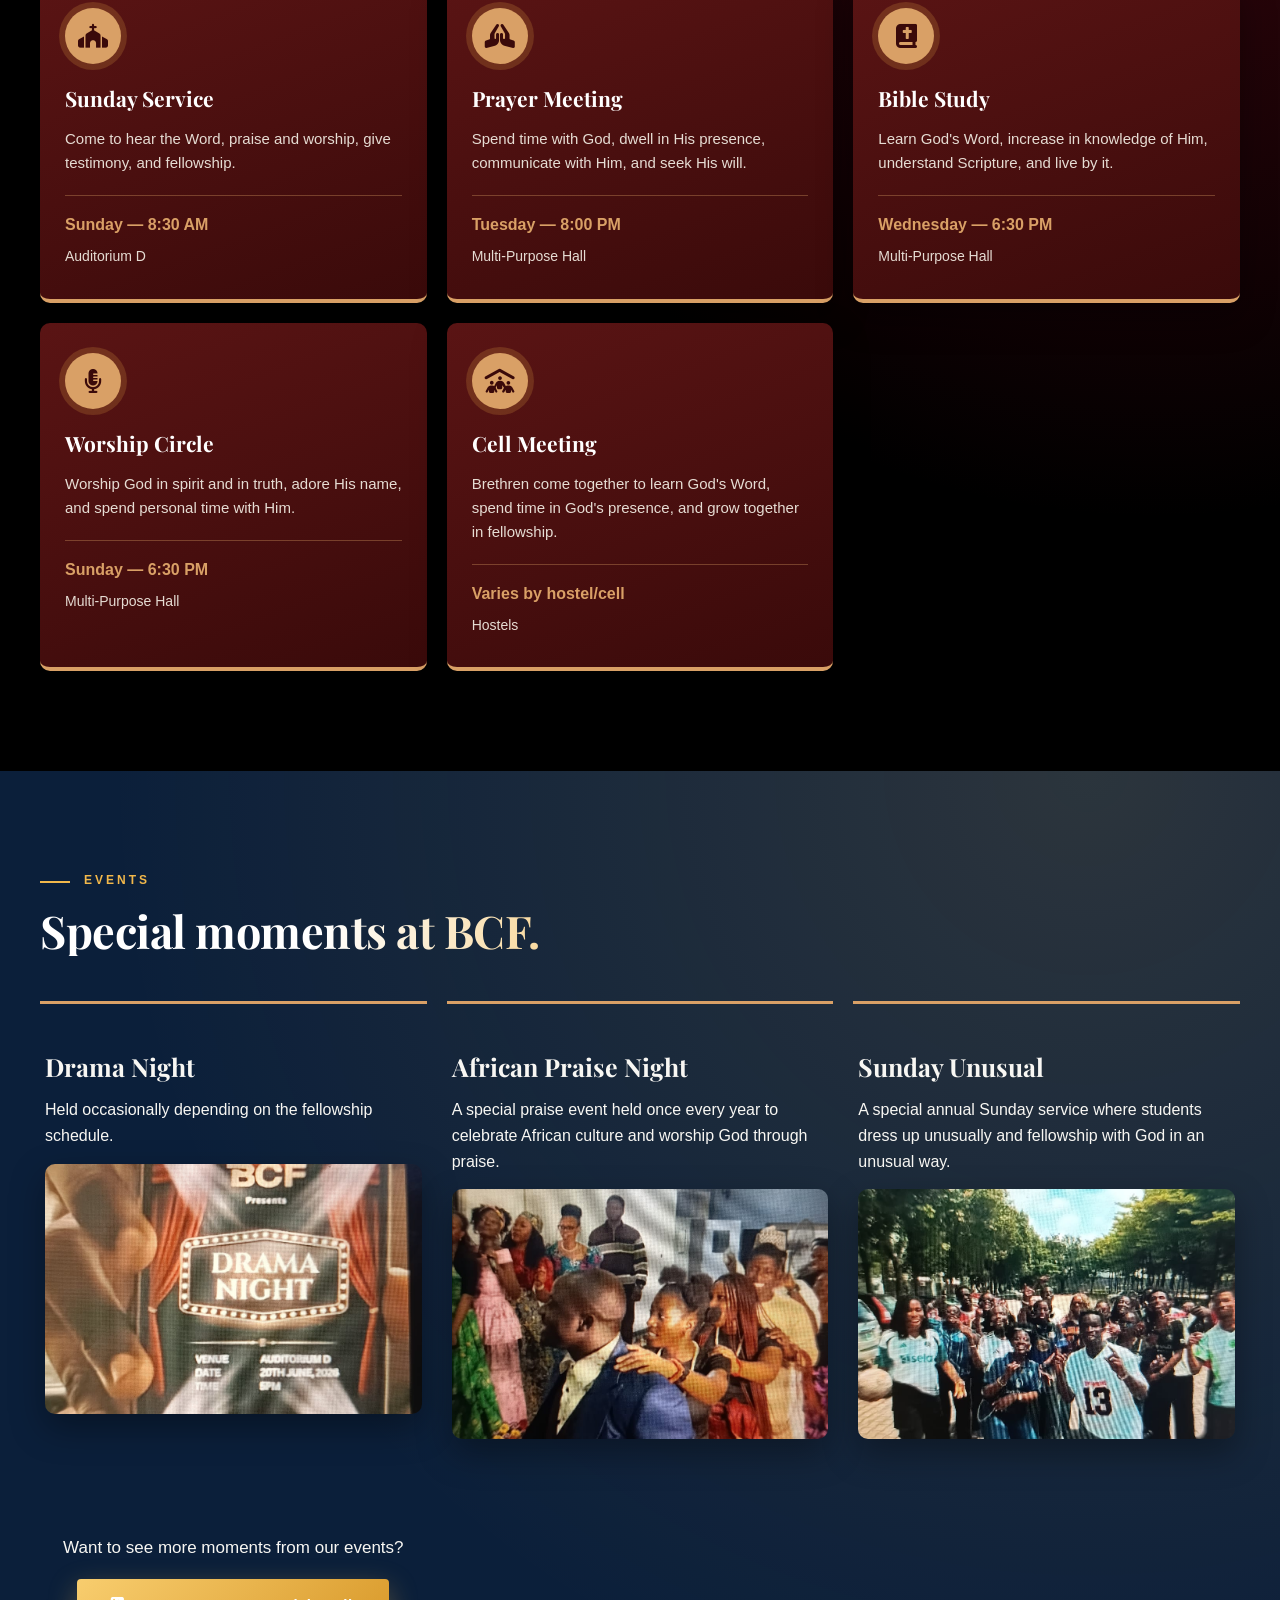
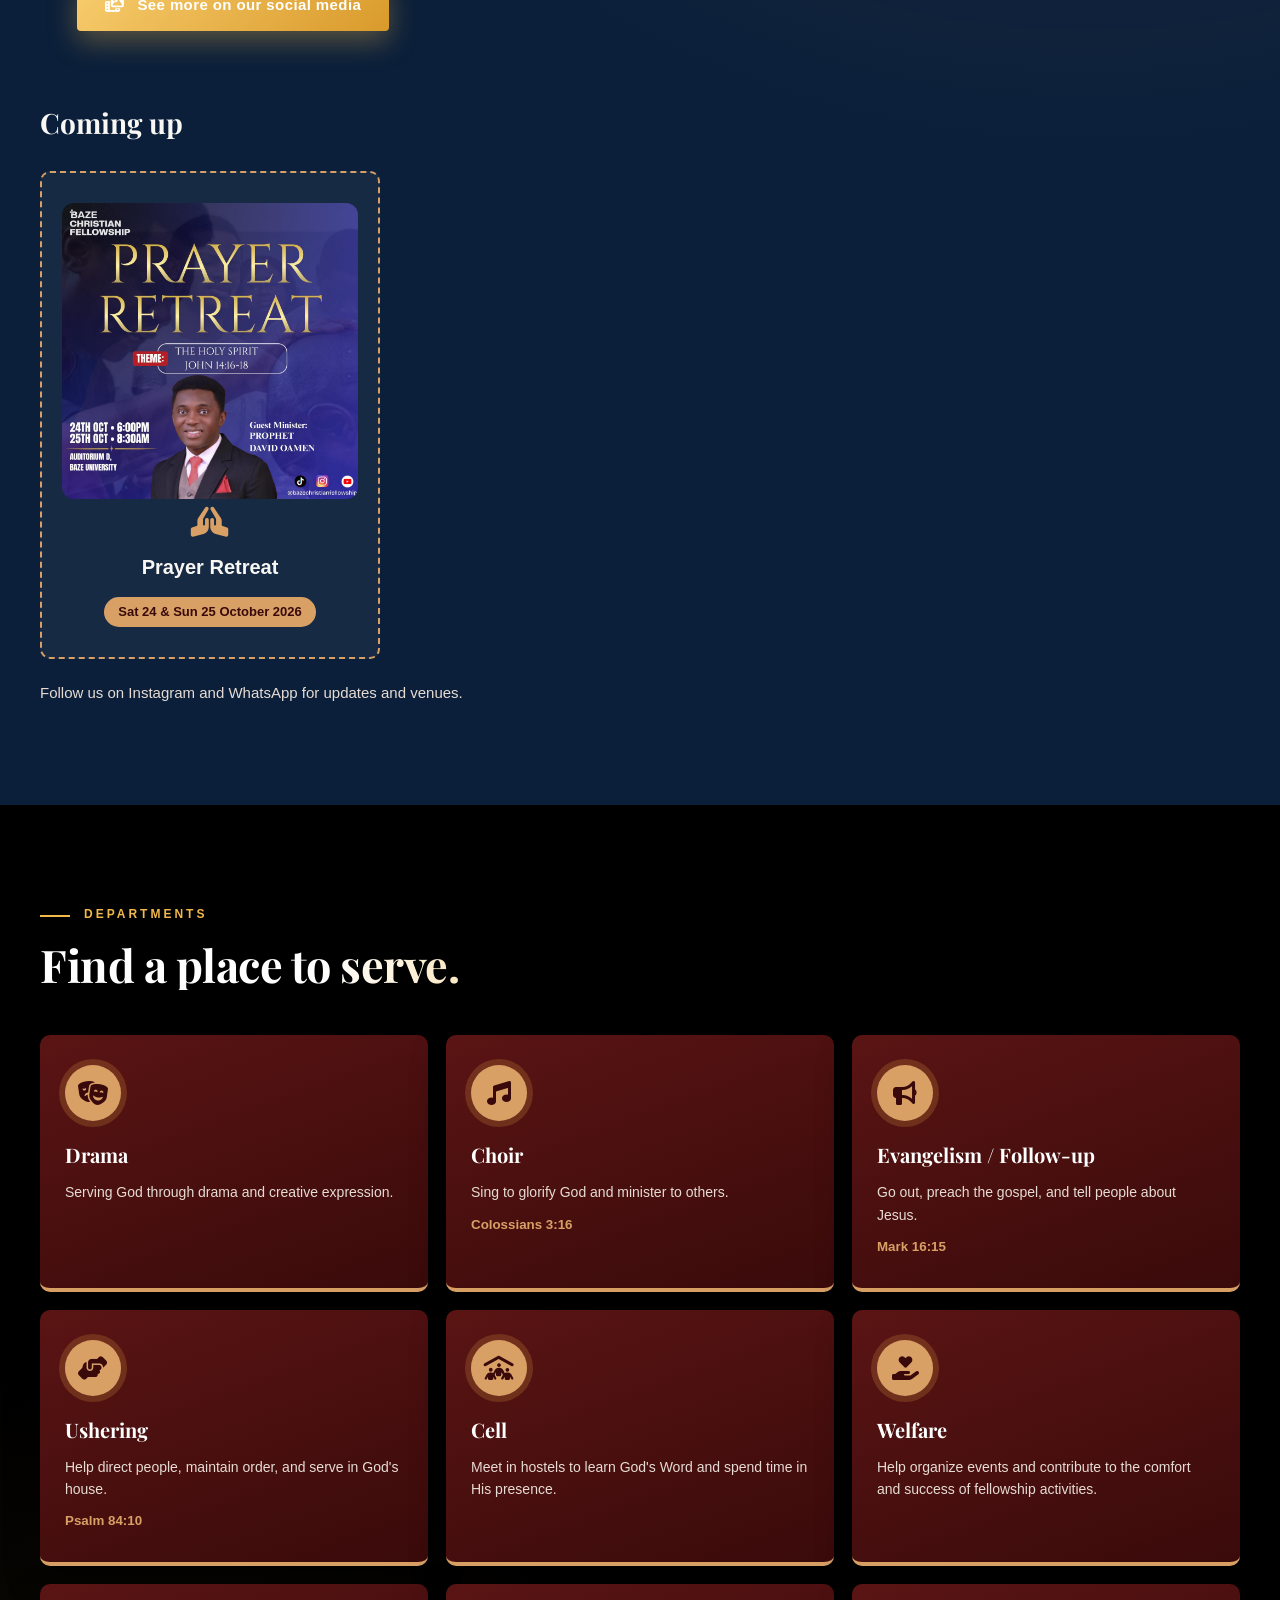
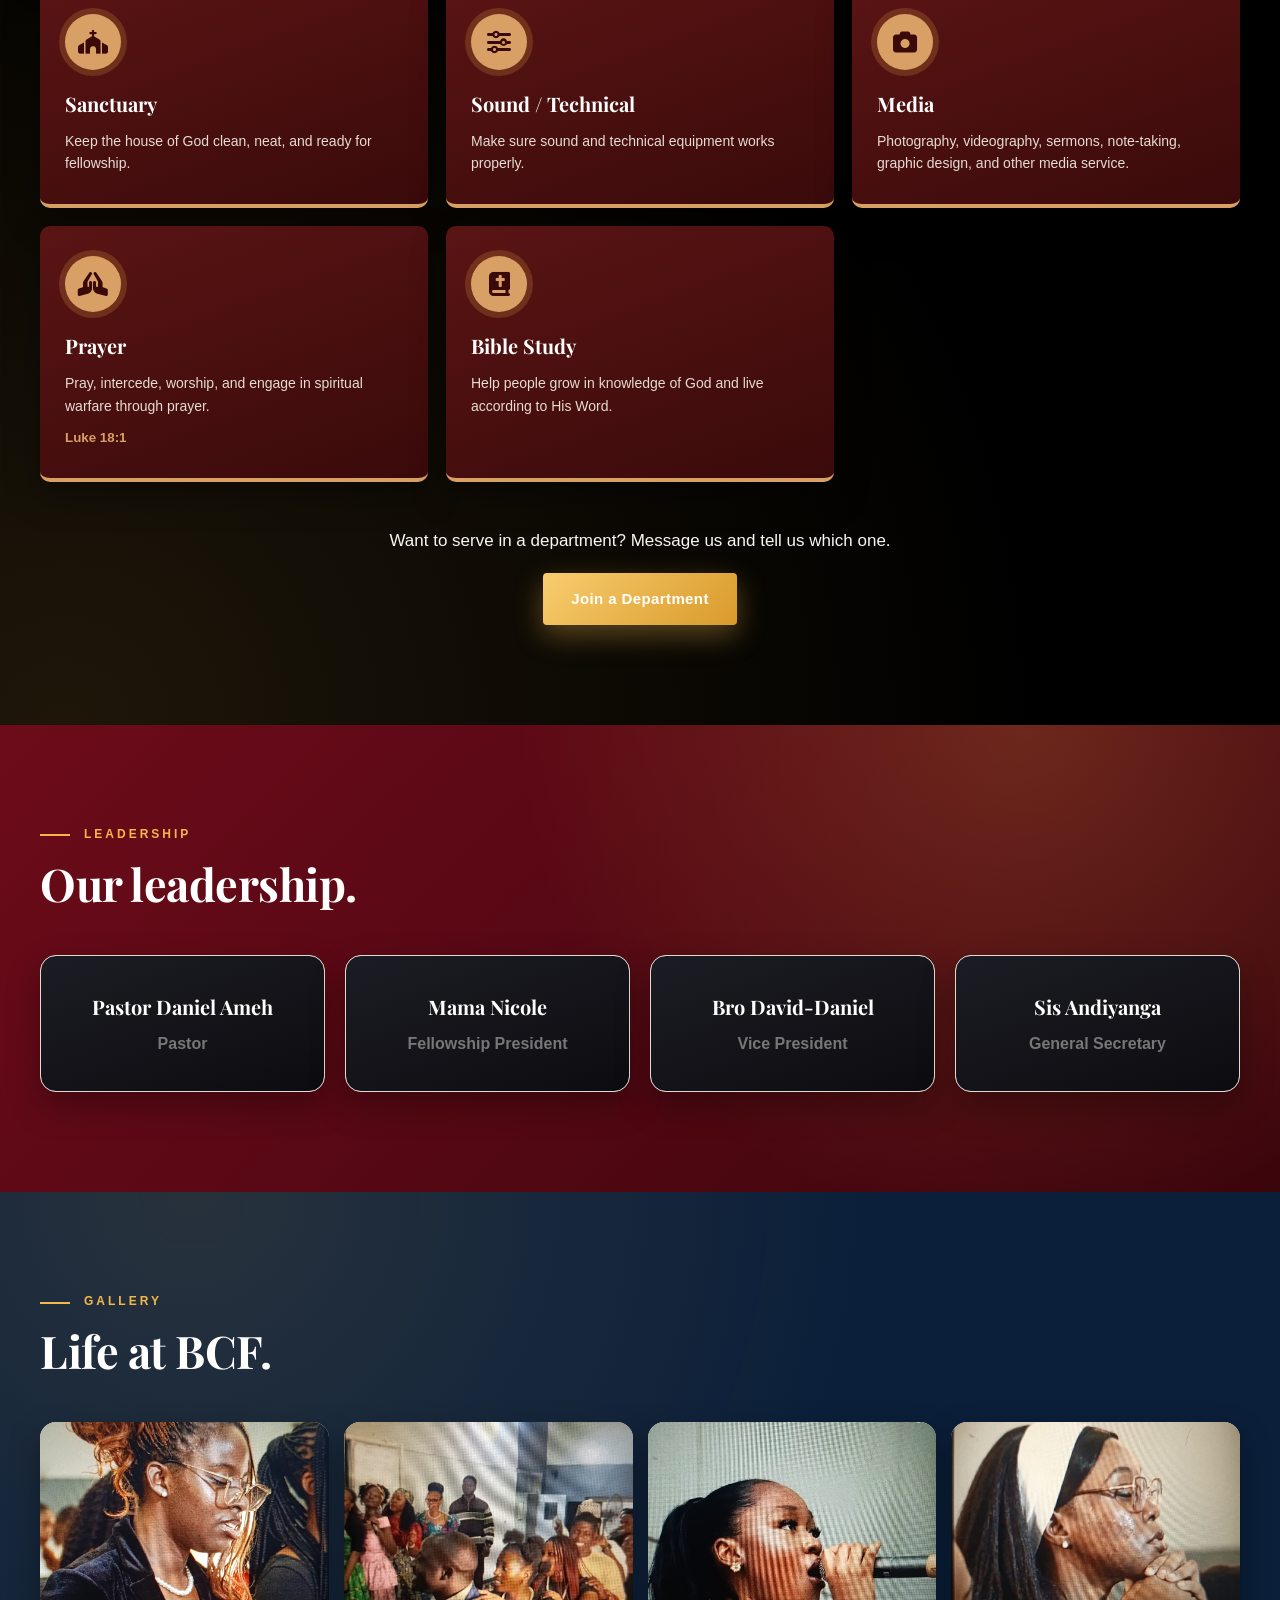
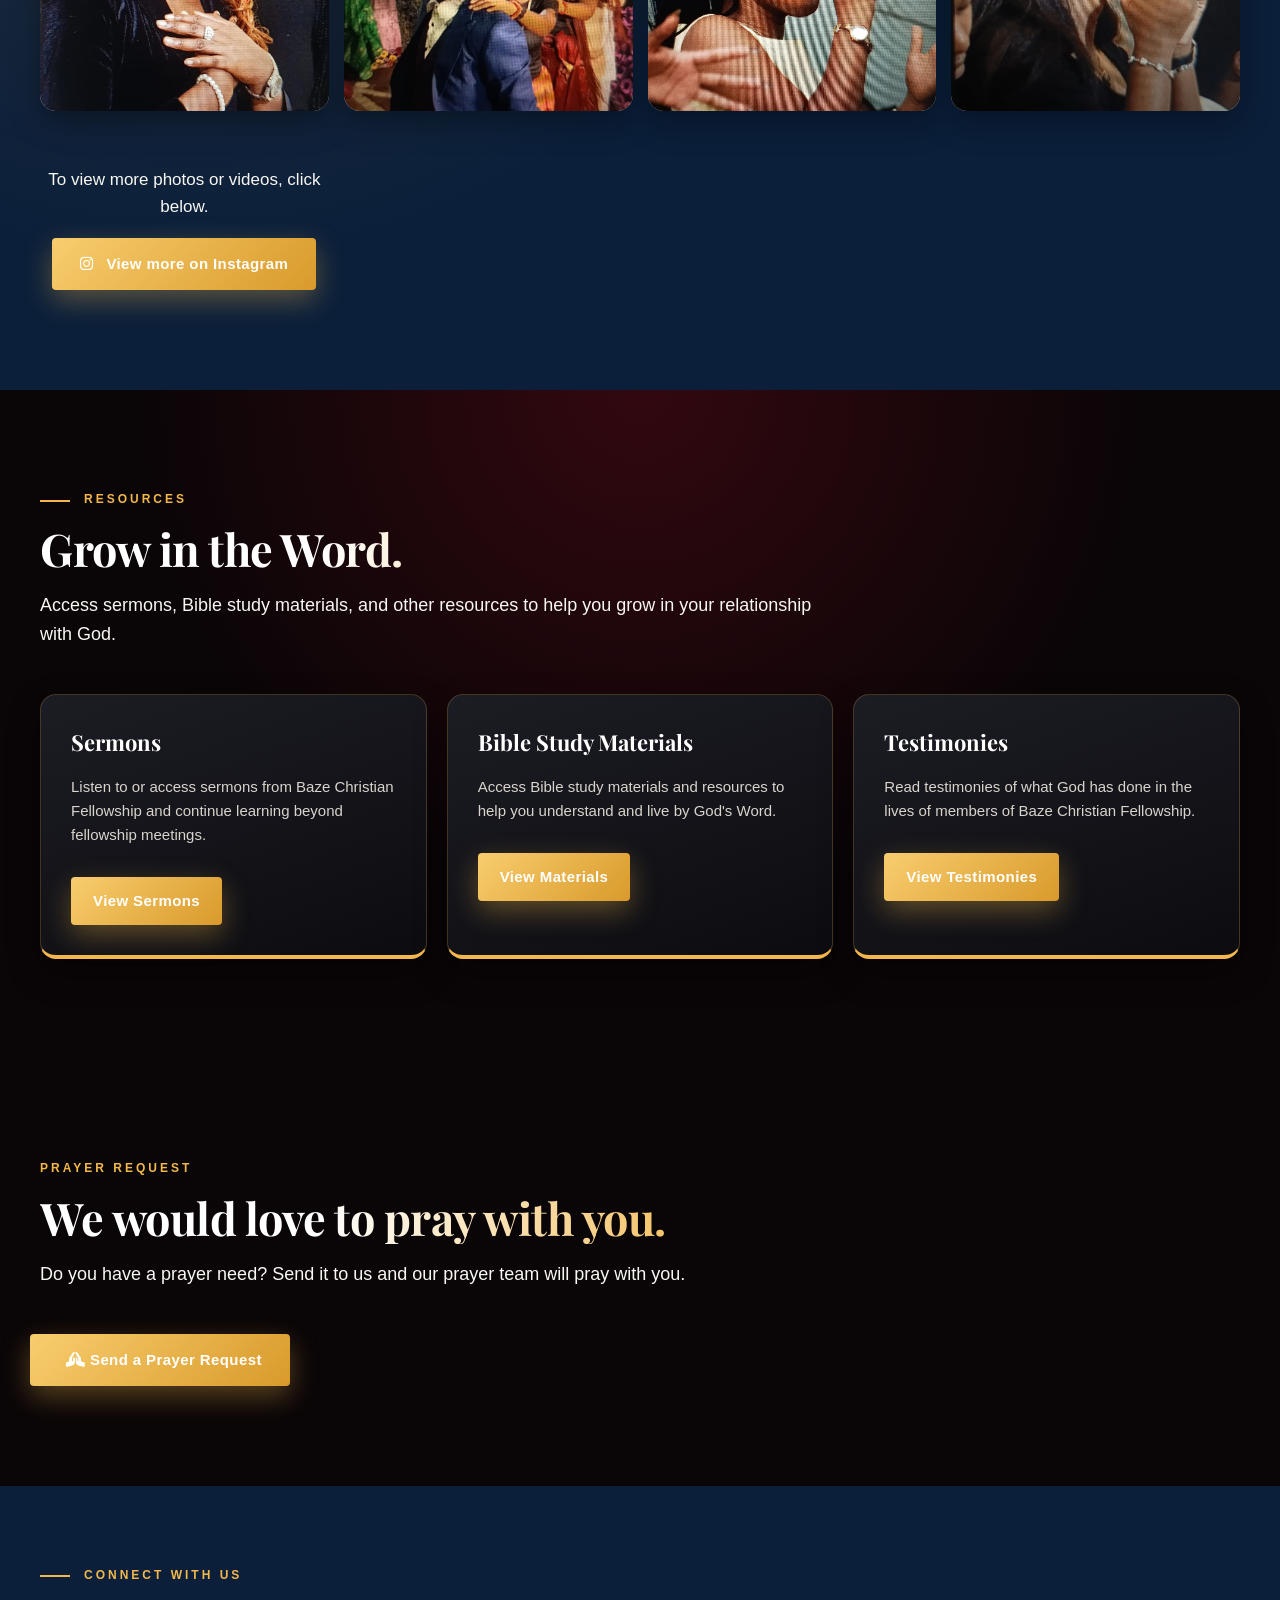
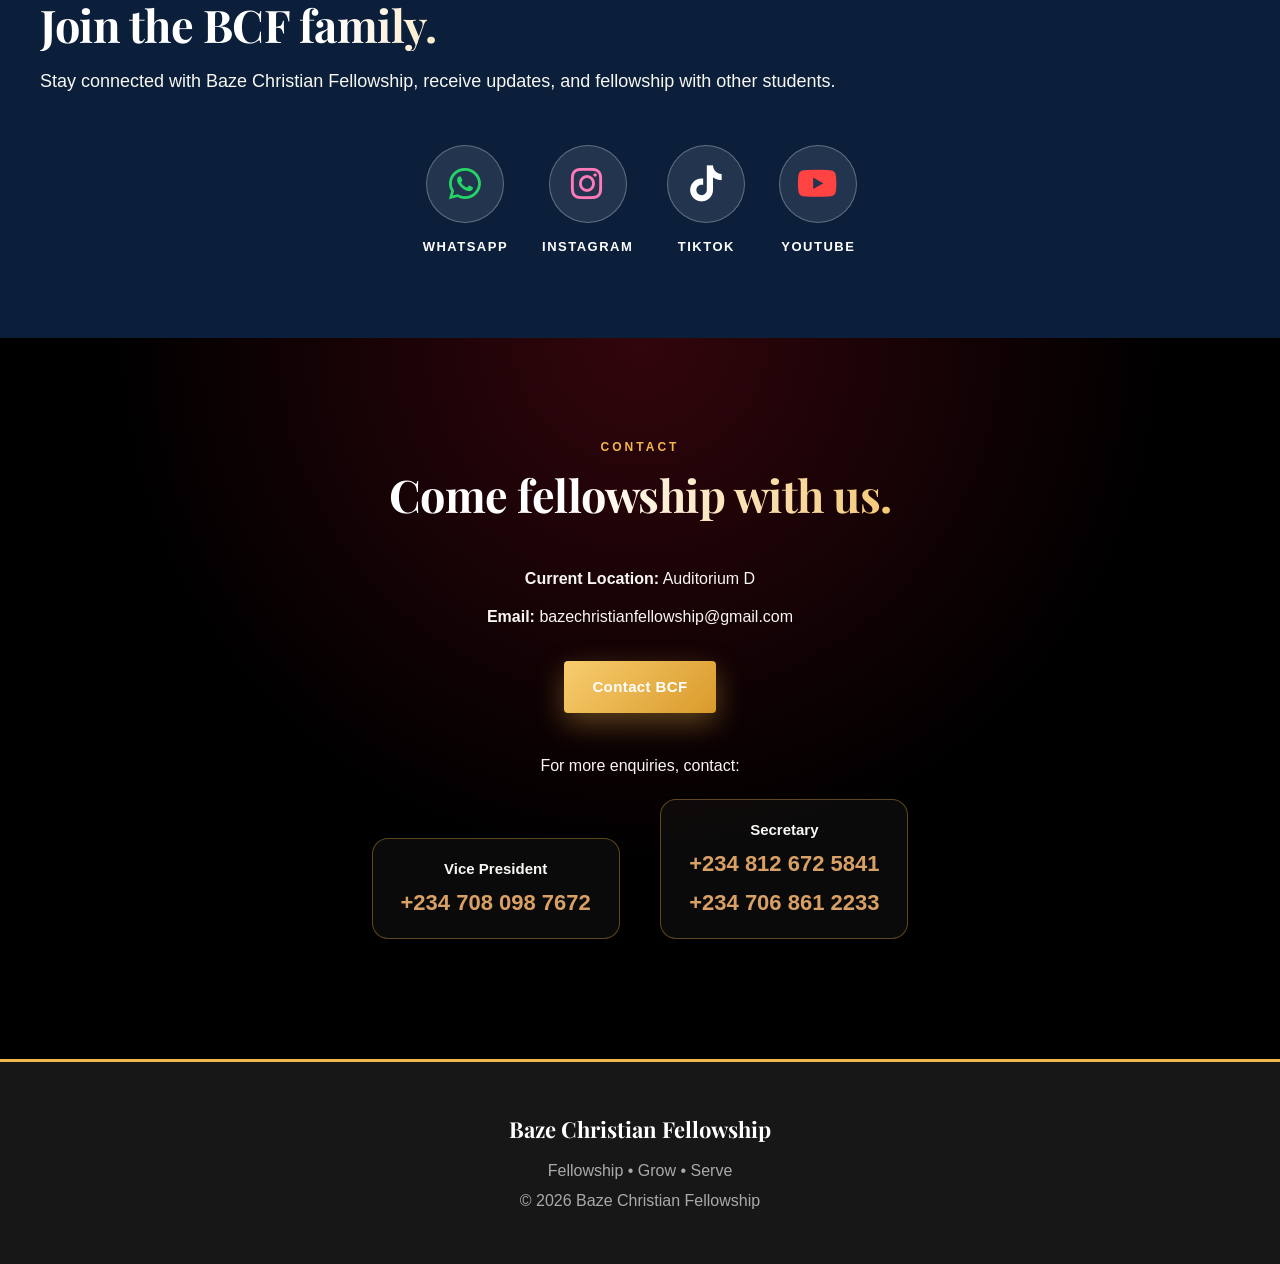
==== commit d5921175: "Add files via upload" ====
--- a/index.html
+++ b/index.html
@@ -6,6 +6,7 @@
     <meta name="viewport" content="width=device-width, initial-scale=1.0">
 
     <title>Baze Christian Fellowship</title>
+    <link rel="icon" type="image/png" href="images/favicon.png">
     <link href="https://fonts.googleapis.com/css2?family=DM+Sans:wght@400;500;700&family=Playfair+Display:wght@600;700&display=swap" rel="stylesheet">
     <link rel="stylesheet" href="https://cdnjs.cloudflare.com/ajax/libs/font-awesome/6.5.2/css/all.min.css">
 <link rel="stylesheet" href="polish.css">
@@ -240,6 +241,13 @@
             <img src="images/sunday-unusual.jpg" alt="BCF Sunday Unusual">
 
         </div>
+        
+            <div class="events-more">
+        <p>Want to see more moments from our events?</p>
+        <a href="#join" class="btn">
+            <i class="fa-solid fa-photo-film"></i> See more on our social media
+        </a>
+    </div>
 
     </div>
         <div class="upcoming">
--- a/bold.css
+++ b/bold.css
@@ -222,3 +222,19 @@
     background: #000000;
     border-top: 3px solid var(--gold);
 }
+/* Hero: midnight indigo blended with crimson */
+.home-page .hero {
+    background-color: #0b0720;
+}
+
+.home-page .hero .hero-overlay {
+    background:
+        radial-gradient(circle at 90% 95%, rgba(200, 30, 66, 0.55), transparent 50%),
+        radial-gradient(circle at 78% 8%, rgba(124, 58, 237, 0.4), transparent 50%),
+        linear-gradient(135deg,
+            rgba(27, 18, 96, 0.84) 0%,
+            rgba(60, 14, 72, 0.82) 55%,
+            rgba(122, 14, 40, 0.8) 100%);
+    animation: none;
+    filter: none;
+}
--- a/style.css
+++ b/style.css
@@ -1351,4 +1351,18 @@
     .love-heart {
         animation: none;
     }
+}
+.events-more {
+    margin-top: 50px;
+    text-align: center;
+}
+
+.events-more p {
+    margin-bottom: 18px;
+    font-size: 17px;
+}
+
+.events-more .btn i {
+    margin-left: 0;
+    margin-right: 8px;
 }
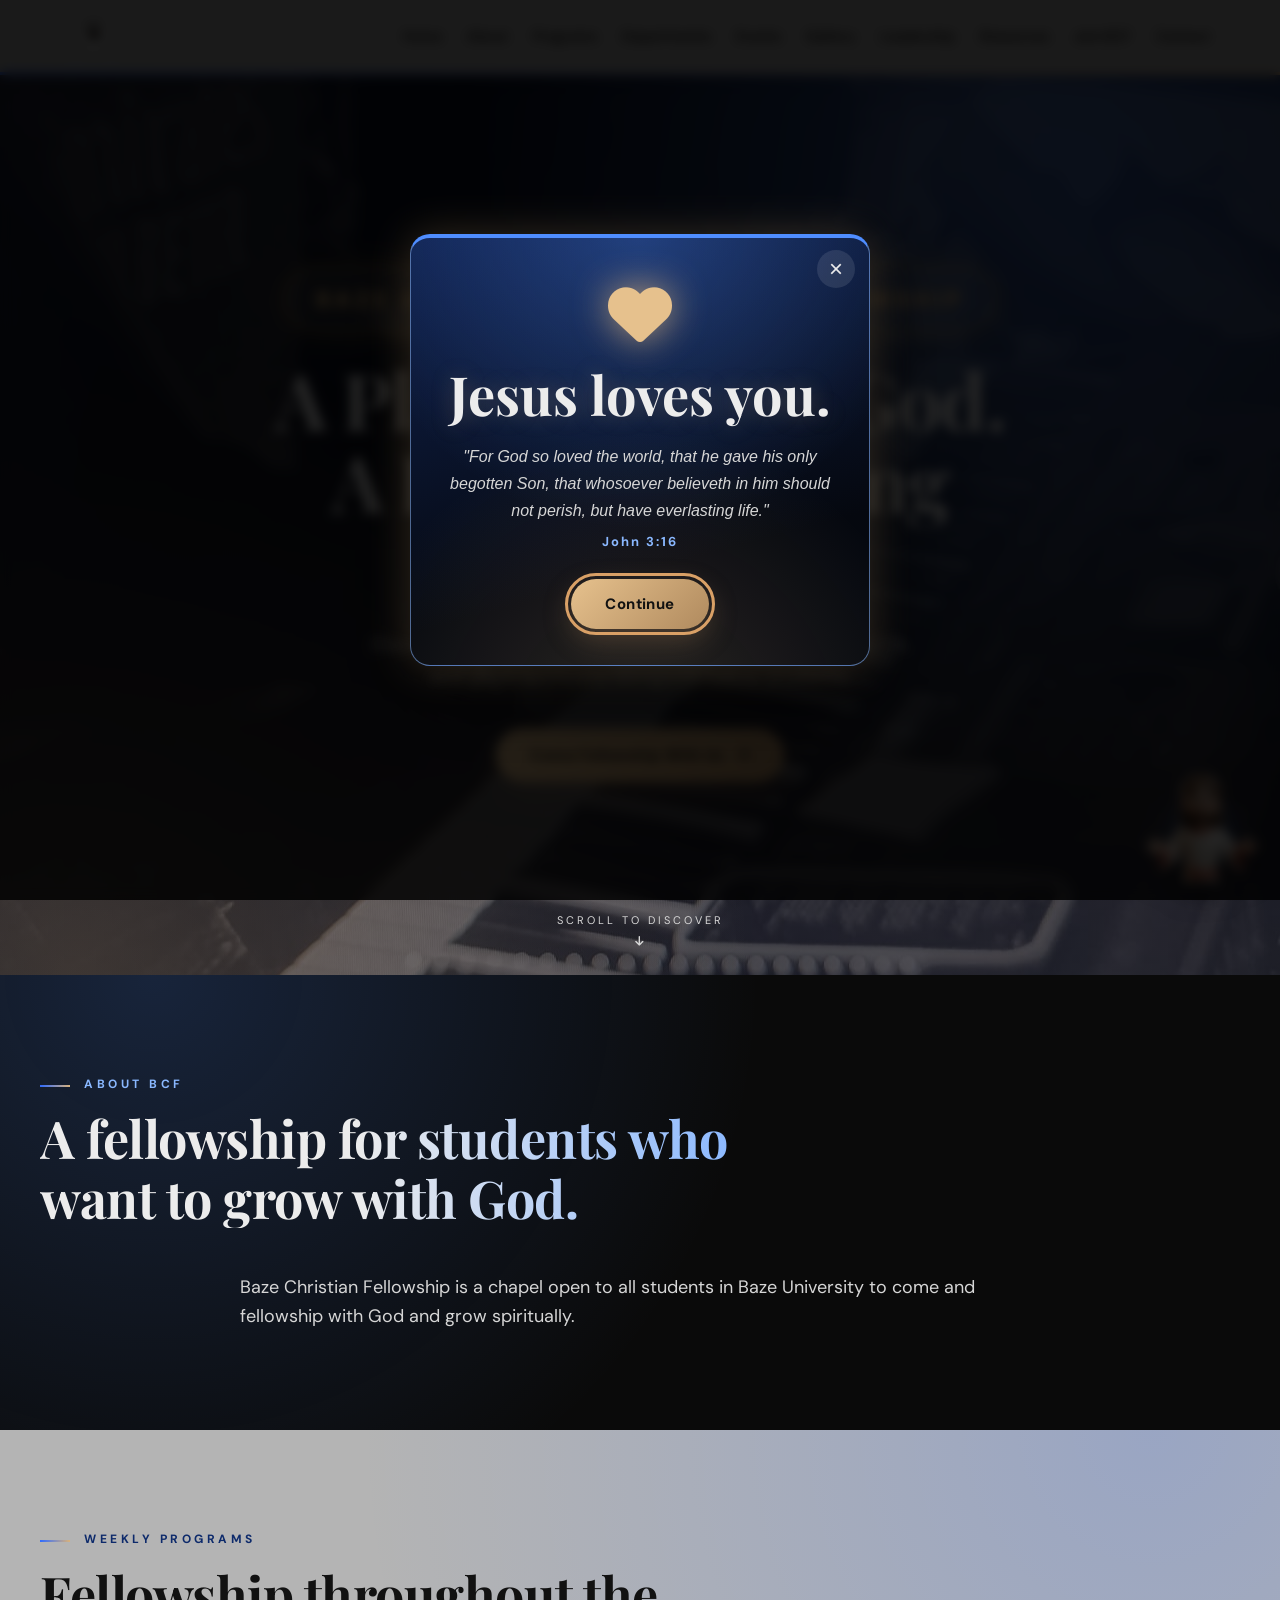
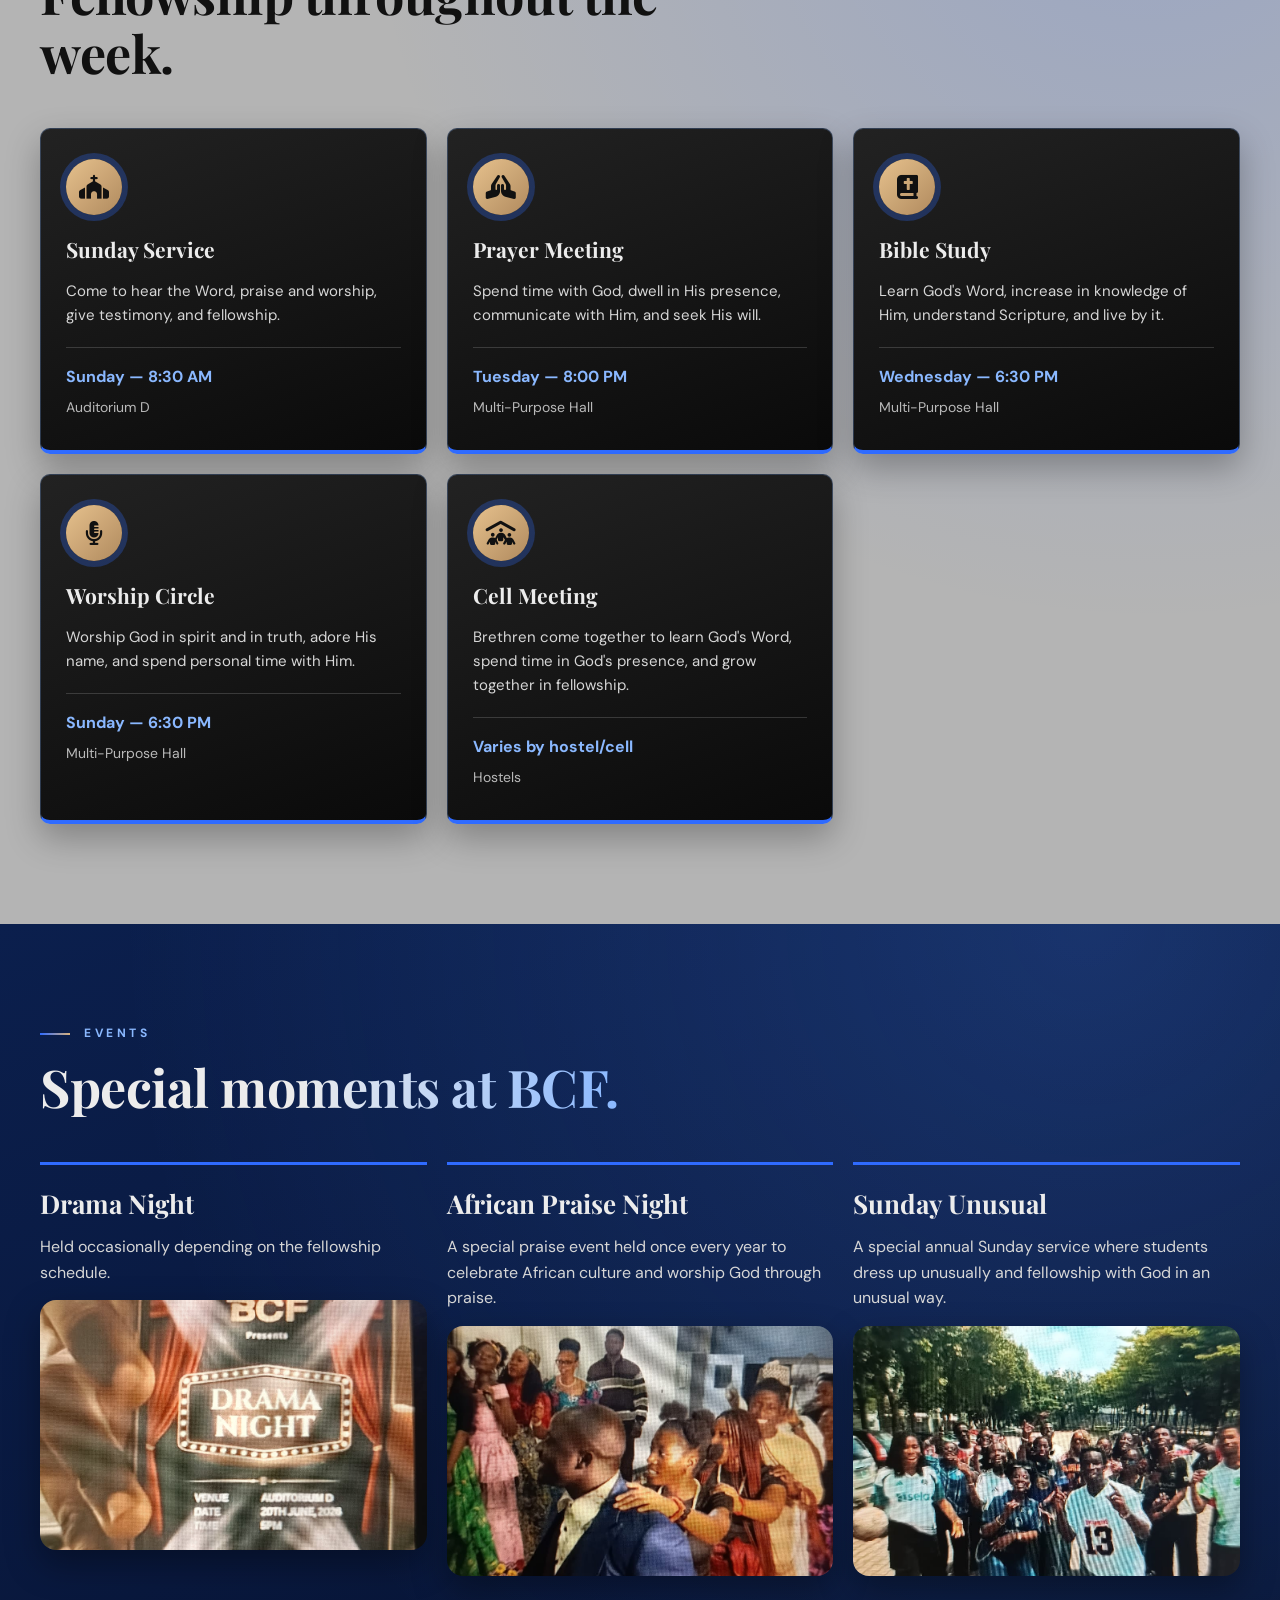
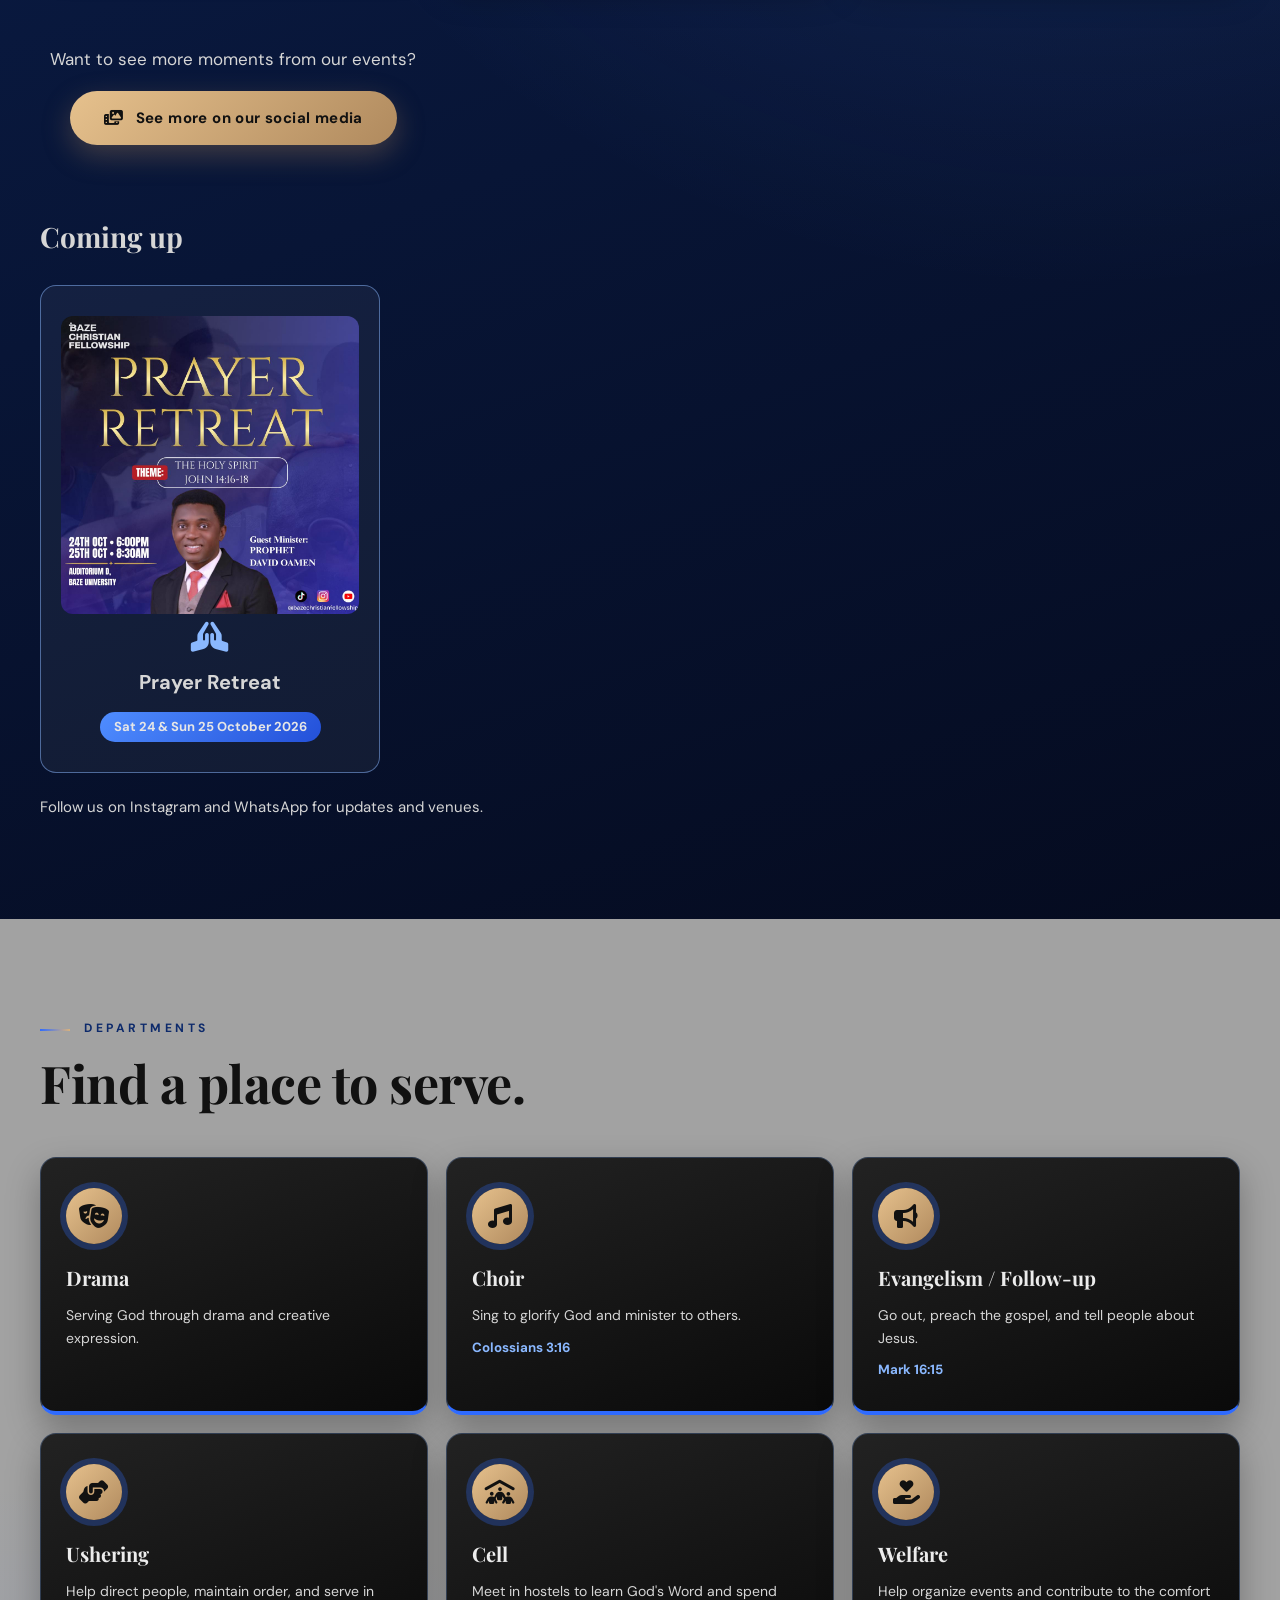
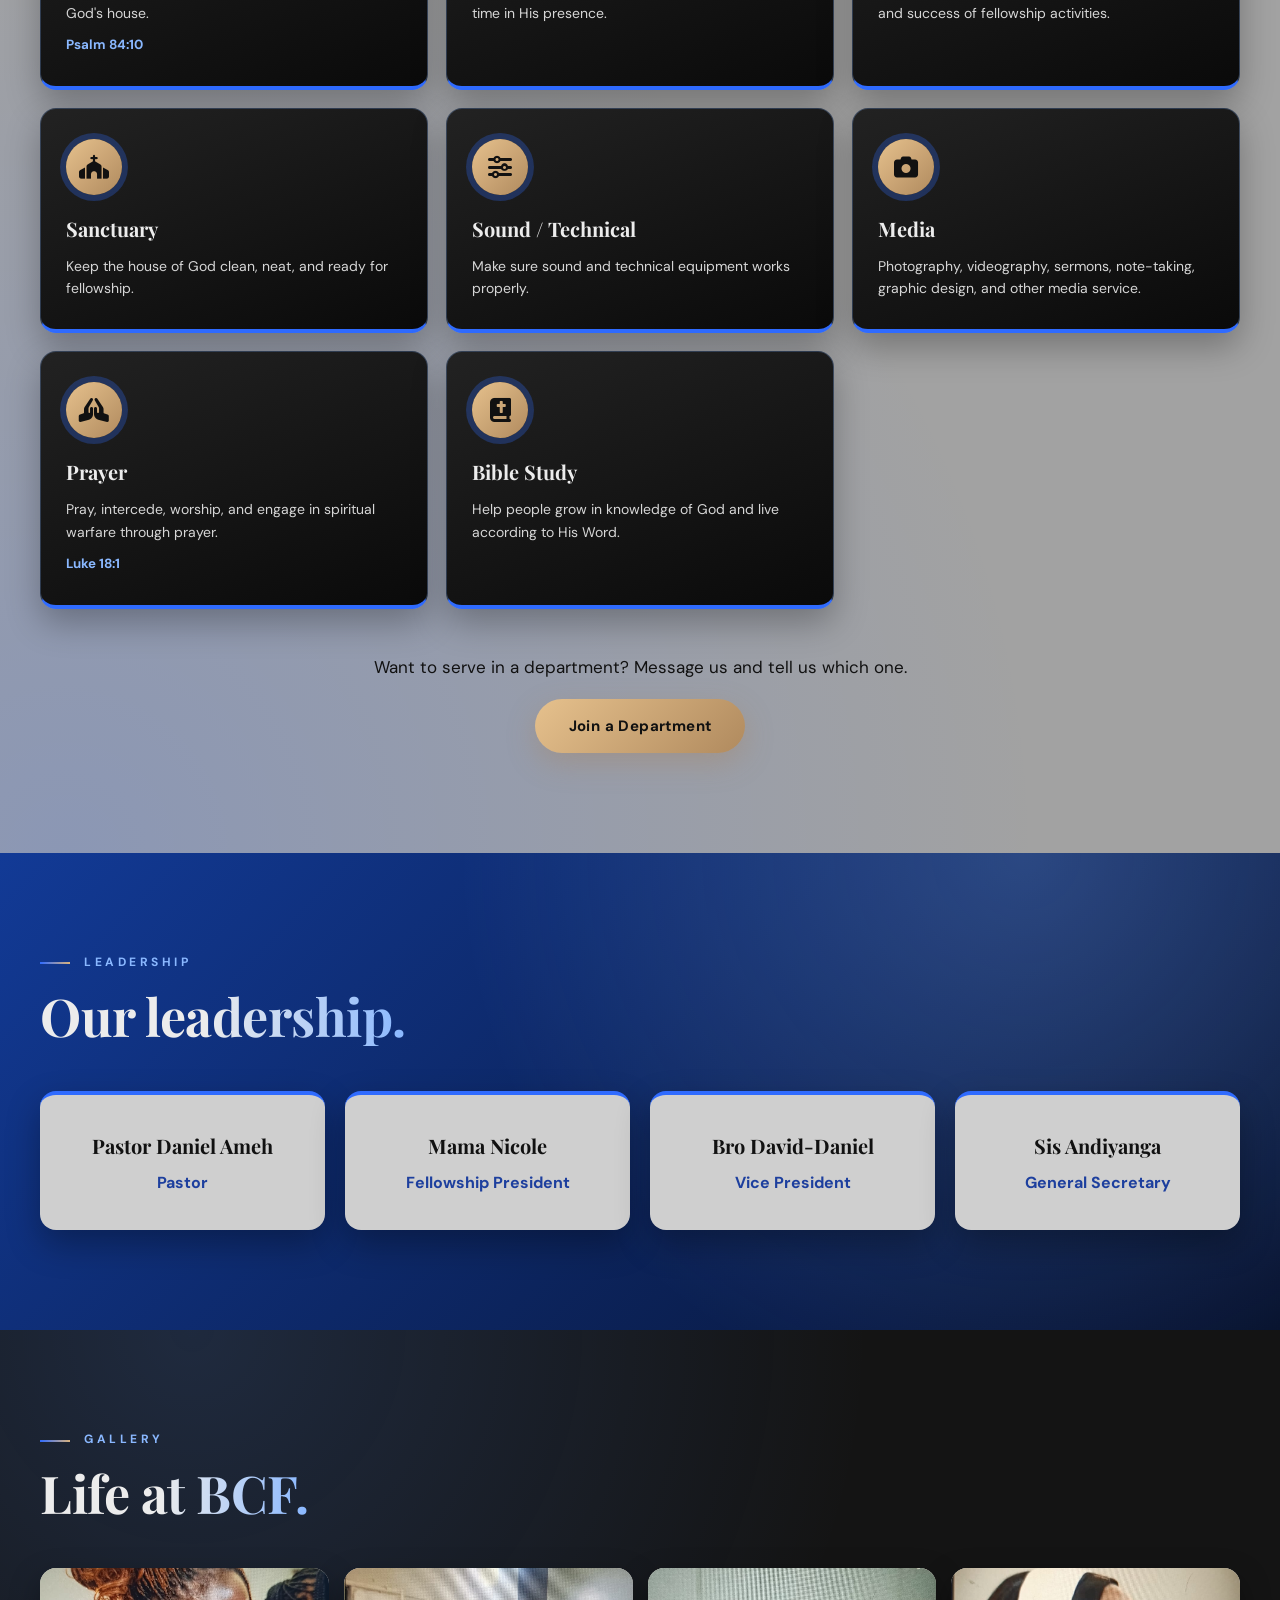
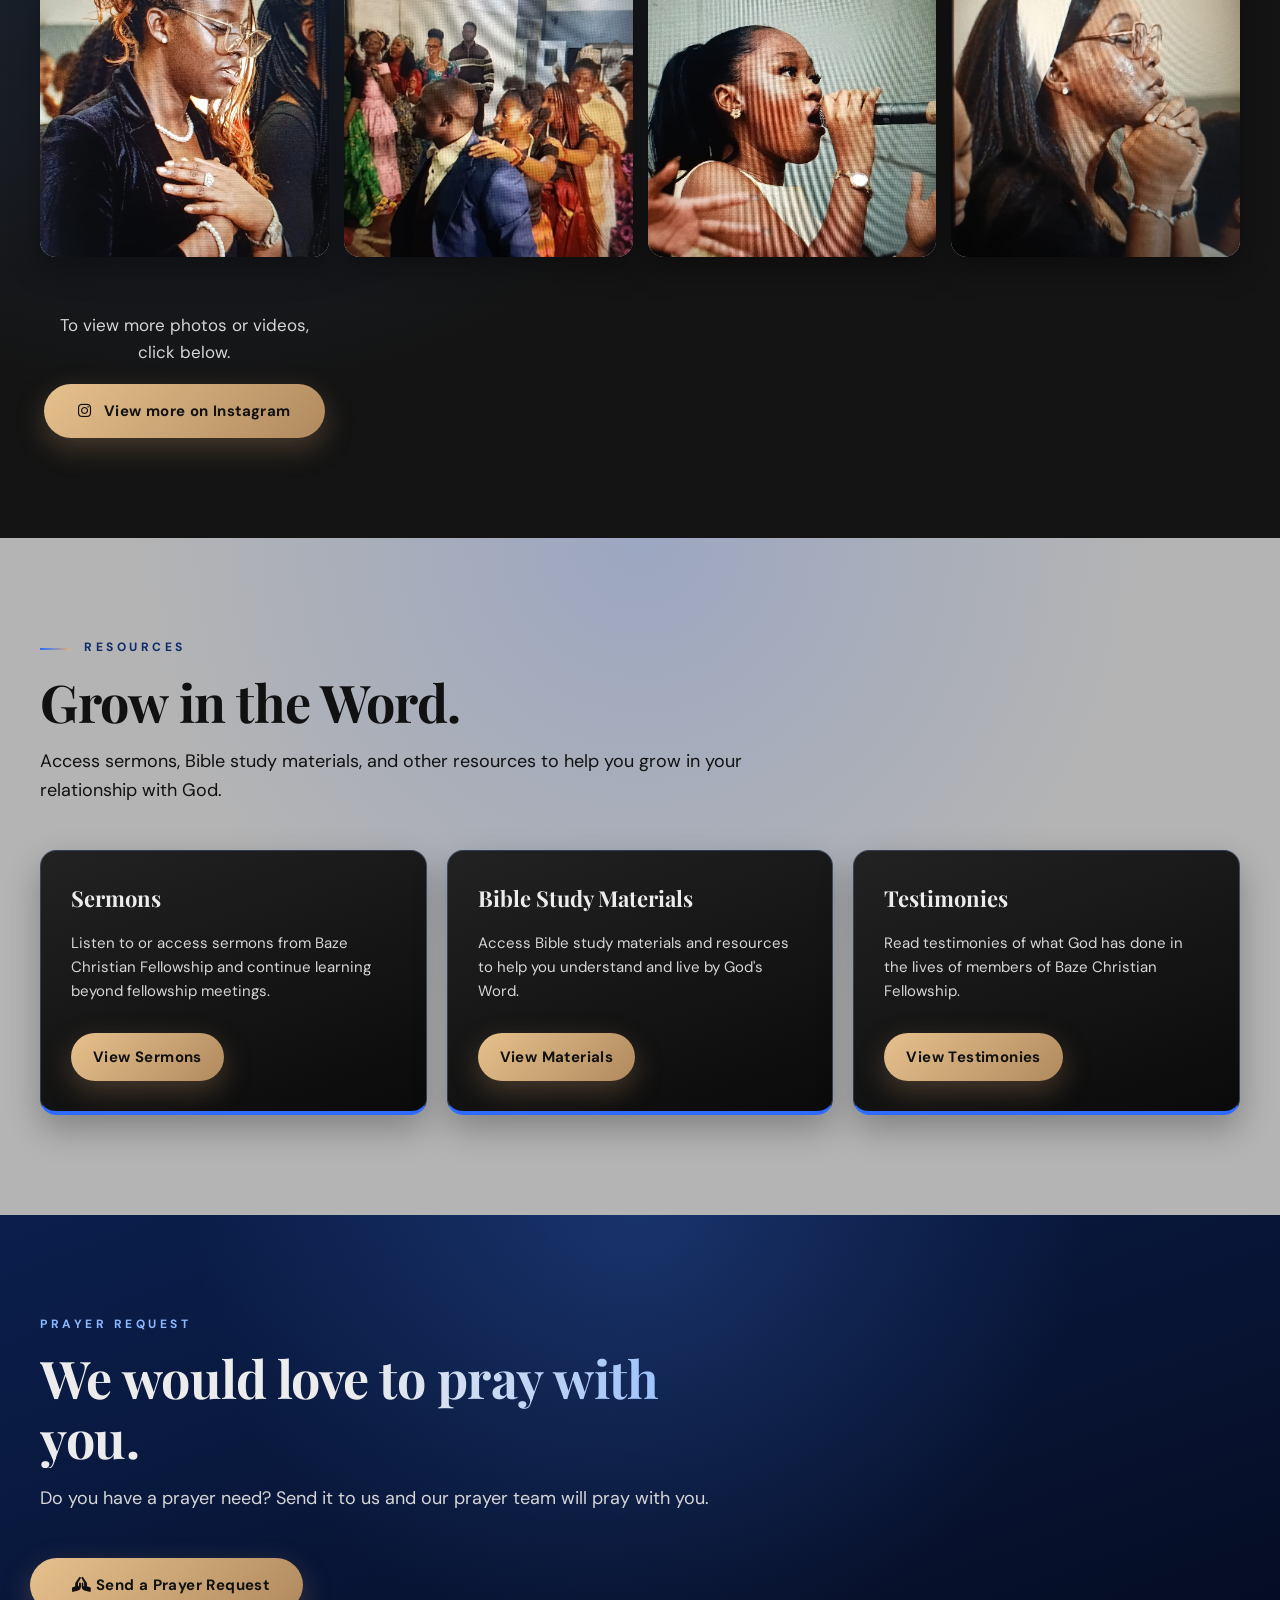
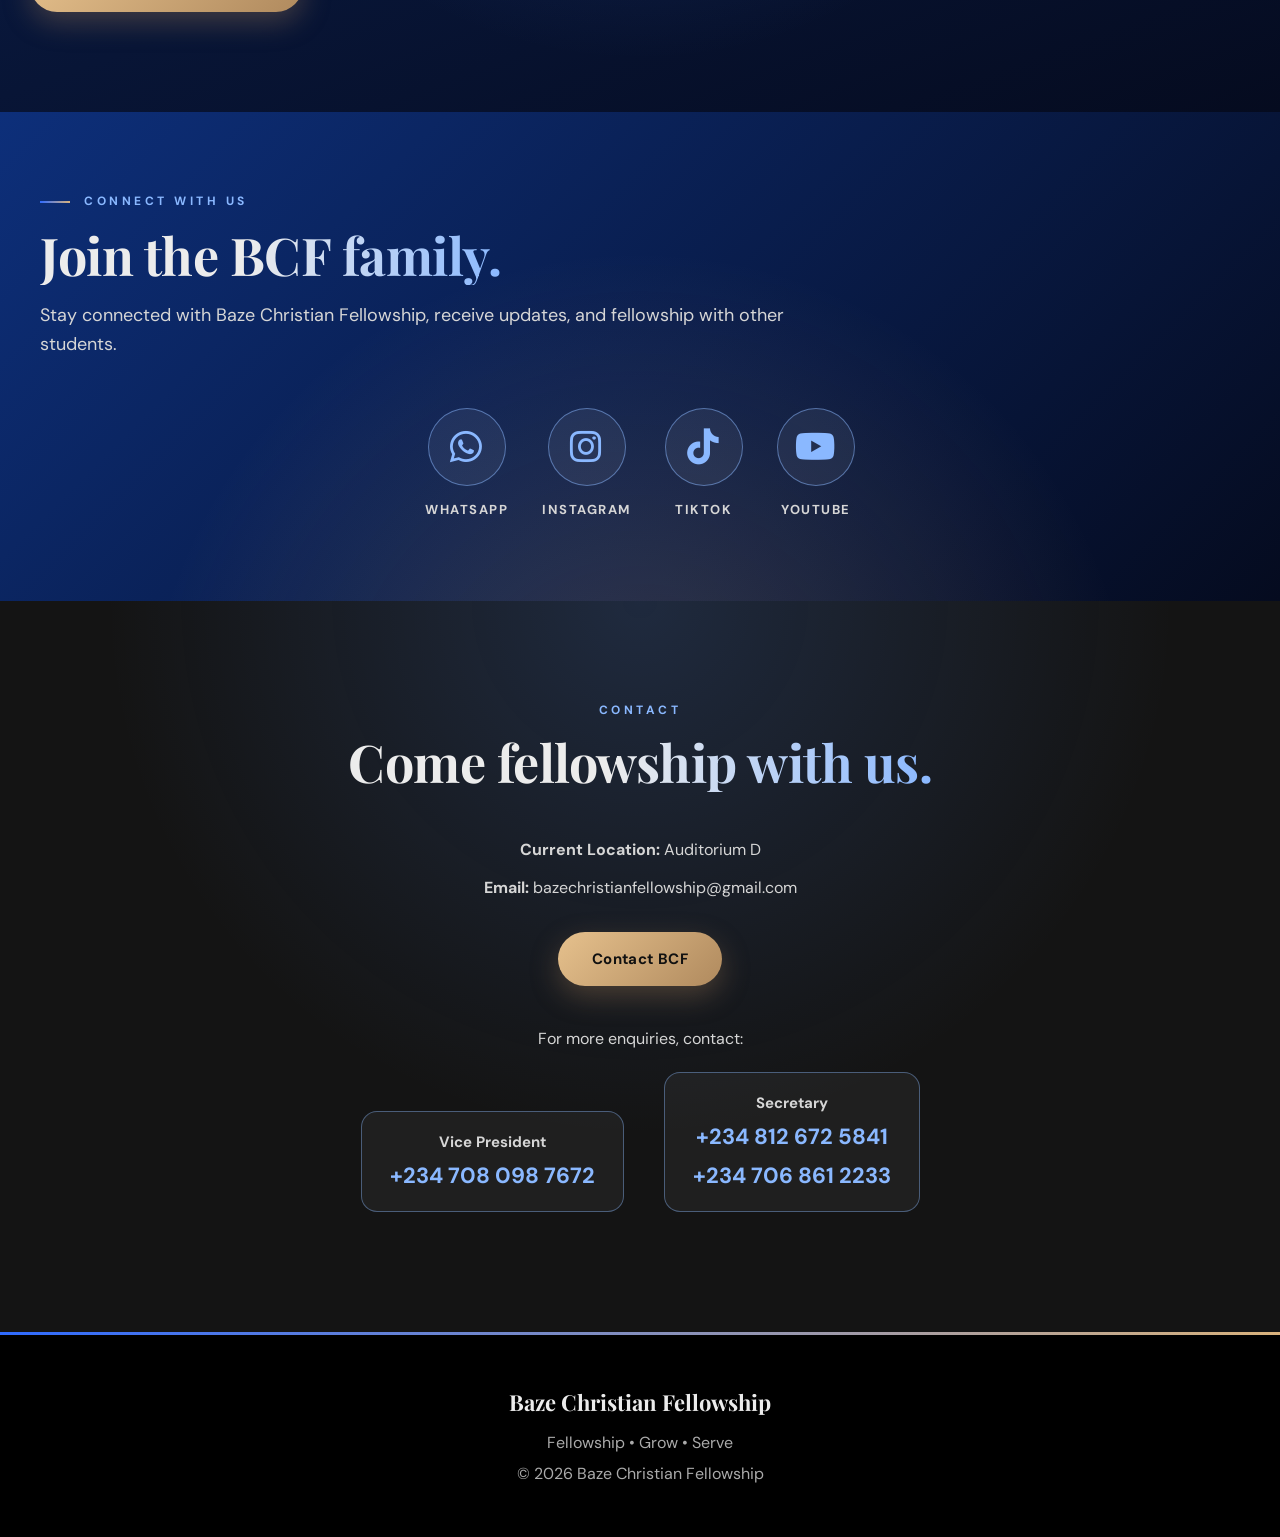
==== commit 46cc225a: "Add files via upload" ====
--- a/index.html
+++ b/index.html
@@ -9,11 +9,13 @@
     <link rel="icon" type="image/png" href="images/favicon.png">
     <link href="https://fonts.googleapis.com/css2?family=DM+Sans:wght@400;500;700&family=Playfair+Display:wght@600;700&display=swap" rel="stylesheet">
     <link rel="stylesheet" href="https://cdnjs.cloudflare.com/ajax/libs/font-awesome/6.5.2/css/all.min.css">
-<link rel="stylesheet" href="polish.css">
-<link rel="stylesheet" href="bold.css">
->
-
     <link rel="stylesheet" href="style.css">
+    <link rel="stylesheet" href="polish.css">
+    <link rel="stylesheet" href="mono.css">
+    
+</head>
+
+    
     <link rel="stylesheet" href="https://cdnjs.cloudflare.com/ajax/libs/font-awesome/6.5.2/css/all.min.css">
 </head>
 <script src="polish.js"></script>
@@ -747,7 +749,7 @@
         overlay.insertBefore(canvas, overlay.firstChild);
         var ctx = canvas.getContext("2d");
 
-        var colors = ["#ffe14d", "#00e5ff", "#ffffff", "#ff7ad9", "#7dff6b"];
+        var colors = ["#4f8dff", "#8ab8ff", "#e6c18d", "#d9d9d9", "#38bdf8"];
         var rockets = [], particles = [];
         var raf = null, endAt = 0, nextLaunch = 0, w = 0, h = 0;
 
--- a/mono.css
+++ b/mono.css
@@ -0,0 +1,919 @@
+/* ==========================================
+   BCF LOGO-MATCHED LOOK: black, white and grey,
+   with the bronze of the logo's cross as the only accent.
+   Load AFTER style.css and polish.css (instead of bold.css).
+   Delete the <link> to undo.
+========================================== */
+
+:root {
+    --ink: #0a0a0a;
+    --char: #141414;
+    --graphite: #1f1f1f;
+    --silver: #a2a2a2;          /* the grey of the logo */
+    --paper: #f4f4f2;
+    --mist: #e8e8e6;
+    --bronze: #a8825a;          /* the cross, slightly lifted */
+    --bronze-light: #d9b27c;    /* for text and glows on black */
+    --bronze-deep: #7d5f3d;     /* for text on light sections */
+    --bronze-soft: rgba(217, 178, 124, 0.35);
+    --grad: linear-gradient(135deg, #e6c18d, #b08a5e);
+}
+
+body.home-page {
+    background: var(--ink);
+}
+
+/* ---------- Navigation ---------- */
+header {
+    border-bottom: 3px solid var(--bronze);
+}
+
+.nav-links a:hover,
+.nav-links a.active {
+    color: var(--bronze-deep);
+}
+
+.nav-links a::after {
+    background: var(--bronze);
+}
+
+/* ---------- Buttons ---------- */
+.btn,
+.button {
+    background: var(--grad);
+    color: #111111;
+    box-shadow: 0 10px 28px rgba(168, 130, 90, 0.35);
+}
+
+.btn:hover,
+.button:hover {
+    background: linear-gradient(135deg, #f0cf9f, #bf996a);
+    box-shadow: 0 14px 34px rgba(217, 178, 124, 0.45);
+}
+
+/* ---------- Labels ---------- */
+.home-page section .small-title {
+    color: var(--bronze-light) !important;
+}
+
+.home-page #programs .small-title,
+.home-page #departments .small-title,
+.home-page #resources .small-title {
+    color: var(--bronze-deep) !important;
+}
+
+.small-title::before {
+    background: var(--bronze);
+}
+
+/* ---------- Hero ---------- */
+.hero {
+    background-color: var(--ink);
+}
+
+.hero-overlay {
+    background:
+        radial-gradient(circle at 82% 14%, rgba(255, 255, 255, 0.16), transparent 42%),
+        radial-gradient(circle at 8% 100%, rgba(217, 178, 124, 0.22), transparent 45%),
+        linear-gradient(160deg, rgba(10, 10, 10, 0.78), rgba(34, 34, 34, 0.66));
+    animation: none;
+    filter: none;
+}
+
+/* ---------- Sections: black and light bands ---------- */
+.home-page #about,
+.home-page #events,
+.home-page #leadership,
+.home-page #gallery,
+.home-page #join,
+.home-page #contact,
+.home-page #prayer {
+    color: #f4f4f2;
+}
+
+.home-page #programs,
+.home-page #departments,
+.home-page #resources {
+    color: #111111;
+}
+
+#about {
+    background:
+        radial-gradient(circle at 15% 0%, rgba(255, 255, 255, 0.09), transparent 50%),
+        var(--ink);
+}
+
+#programs {
+    background:
+        radial-gradient(circle at 90% 0%, rgba(168, 130, 90, 0.14), transparent 50%),
+        var(--paper);
+}
+
+#events {
+    background:
+        radial-gradient(circle at 85% 0%, rgba(217, 178, 124, 0.12), transparent 50%),
+        var(--char);
+}
+
+#departments {
+    background:
+        radial-gradient(circle at 5% 100%, rgba(168, 130, 90, 0.14), transparent 50%),
+        var(--mist);
+}
+
+#leadership {
+    background:
+        radial-gradient(circle at 80% 0%, rgba(255, 255, 255, 0.1), transparent 45%),
+        var(--ink);
+}
+
+#gallery {
+    background:
+        radial-gradient(circle at 15% 0%, rgba(217, 178, 124, 0.1), transparent 50%),
+        var(--char);
+}
+
+#resources {
+    background:
+        radial-gradient(circle at 50% 0%, rgba(168, 130, 90, 0.12), transparent 55%),
+        var(--paper);
+}
+
+#prayer {
+    background:
+        radial-gradient(circle at 50% 0%, rgba(217, 178, 124, 0.14), transparent 55%),
+        var(--char);
+}
+
+#join {
+    background:
+        radial-gradient(circle at 50% 130%, rgba(217, 178, 124, 0.2), transparent 55%),
+        var(--ink);
+}
+
+#contact {
+    background:
+        radial-gradient(circle at 50% 0%, rgba(255, 255, 255, 0.08), transparent 55%),
+        var(--char);
+}
+
+/* ---------- Black cards on the light sections ---------- */
+#programs .program-card,
+.department-card,
+#resources .program-card {
+    background: linear-gradient(160deg, #222222, #0a0a0a);
+    color: #f4f4f2;
+    border: 1px solid rgba(217, 178, 124, 0.22);
+    border-bottom: 4px solid var(--bronze);
+    box-shadow: 0 14px 34px rgba(0, 0, 0, 0.28);
+}
+
+#programs .program-card:hover,
+.department-card:hover {
+    border-color: var(--bronze-soft);
+    border-bottom-color: var(--bronze);
+    box-shadow: 0 20px 44px rgba(0, 0, 0, 0.4);
+}
+
+#programs .program-card h3,
+.department-card h3,
+#resources .program-card h3 {
+    color: #ffffff;
+}
+
+#programs .program-card p,
+.department-card p,
+#resources .program-card p {
+    color: #cfcfcf;
+}
+
+#programs .program-card strong {
+    color: var(--bronze-light);
+    border-top: 1px solid rgba(255, 255, 255, 0.16);
+}
+
+#programs .program-card span {
+    color: var(--silver);
+}
+
+.department-card small {
+    color: var(--bronze-light);
+}
+
+.dept-icon {
+    background: var(--grad);
+    color: #111111;
+    box-shadow: 0 0 0 6px rgba(217, 178, 124, 0.18);
+}
+
+/* ---------- Leadership: white cards on black ---------- */
+.leader-card {
+    background: #ffffff;
+    color: #111111;
+    border-top: 4px solid var(--bronze);
+}
+
+.leader-card h3 {
+    color: #111111;
+}
+
+.leader-card p {
+    color: var(--bronze-deep);
+    font-weight: 700;
+}
+
+/* ---------- Events and upcoming ---------- */
+.event-card {
+    color: #f4f4f2;
+    border-top: 0;
+}
+
+.event-card h3 {
+    color: #ffffff;
+}
+
+.upcoming-card {
+    background: rgba(255, 255, 255, 0.05);
+    border-color: var(--bronze-soft);
+    color: #f4f4f2;
+}
+
+.upcoming-card i {
+    color: var(--bronze-light);
+}
+
+.coming-soon {
+    background: var(--grad);
+    color: #111111;
+}
+
+.upcoming-note {
+    color: #cfcfcf;
+}
+
+/* ---------- Contact and footer ---------- */
+#contact .enquiry-person {
+    background: rgba(255, 255, 255, 0.05);
+    border-color: var(--bronze-soft);
+}
+
+#contact .enquiry-person a {
+    color: var(--bronze-light);
+}
+
+footer {
+    background: #000000;
+    border-top: 3px solid var(--bronze);
+}
+
+/* ---------- Welcome pop-ups ---------- */
+.welcome-overlay {
+    background: rgba(0, 0, 0, 0.84);
+}
+
+.welcome-box,
+.welcome-box.love-box {
+    background:
+        radial-gradient(circle at 50% 0%, rgba(255, 255, 255, 0.12), transparent 60%),
+        radial-gradient(circle at 50% 115%, rgba(217, 178, 124, 0.2), transparent 55%),
+        linear-gradient(165deg, #242424, #0a0a0a 72%);
+    border: 1px solid rgba(217, 178, 124, 0.6);
+    border-top: 4px solid var(--bronze-light);
+    box-shadow:
+        0 0 40px rgba(217, 178, 124, 0.22),
+        0 30px 80px rgba(0, 0, 0, 0.65);
+    animation: monoGlow 3.5s ease-in-out infinite;
+}
+
+@keyframes monoGlow {
+    0%, 100% { box-shadow: 0 0 30px rgba(217, 178, 124, 0.16), 0 30px 80px rgba(0, 0, 0, 0.65); }
+    50% { box-shadow: 0 0 56px rgba(217, 178, 124, 0.36), 0 30px 80px rgba(0, 0, 0, 0.65); }
+}
+
+.welcome-icon {
+    background: var(--grad);
+    color: #111111;
+    box-shadow: 0 0 0 7px rgba(217, 178, 124, 0.2), 0 0 28px rgba(217, 178, 124, 0.45);
+}
+
+.welcome-small,
+.welcome-link,
+.love-ref {
+    color: var(--bronze-light);
+}
+
+.welcome-box h2 {
+    text-shadow: 0 0 22px rgba(255, 255, 255, 0.25);
+}
+
+.welcome-text,
+.love-verse {
+    color: #e8e8e8;
+}
+
+.welcome-times {
+    color: var(--bronze-light);
+    border-color: var(--bronze-soft);
+}
+
+.love-heart {
+    color: #e6c18d;
+    filter: drop-shadow(0 0 18px rgba(217, 178, 124, 0.8));
+}
+
+@media (prefers-reduced-motion: reduce) {
+    .welcome-box,
+    .welcome-box.love-box {
+        animation: none;
+    }
+}
+
+/* ---------- Avatar chat (its styles load later, so these start with "body") ---------- */
+body .bcfa-panel {
+    background: linear-gradient(165deg, #242424, #0a0a0a 75%);
+    border: 1px solid rgba(217, 178, 124, 0.55);
+    border-top: 4px solid var(--bronze-light);
+    box-shadow: 0 0 40px rgba(217, 178, 124, 0.16), 0 24px 70px rgba(0, 0, 0, 0.65);
+}
+
+body .bcfa-bubble {
+    background: linear-gradient(165deg, #242424, #0a0a0a);
+    border: 1px solid rgba(217, 178, 124, 0.6);
+}
+
+body .bcfa-avatar {
+    background: linear-gradient(160deg, #3a3a3a, #111111);
+    border: 2px solid var(--bronze-light);
+    box-shadow: 0 0 0 4px rgba(217, 178, 124, 0.18);
+}
+
+body .bcfa-title span {
+    color: #bdbdbd;
+}
+
+body .bcfa-me,
+body .bcfa-link,
+body .bcfa-send {
+    background: var(--grad);
+    color: #111111;
+}
+
+body .bcfa-chip {
+    color: var(--bronze-light);
+    border-color: rgba(217, 178, 124, 0.55);
+}
+
+body .bcfa-chip:hover {
+    background: rgba(217, 178, 124, 0.18);
+}
+
+body .bcfa-input:focus {
+    border-color: var(--bronze-light);
+}
+
+/* ==========================================
+   SWEEP: remaining spots brought into the same palette
+========================================== */
+
+/* Social icons: one calm style instead of green / pink / red */
+.social-links a {
+    color: #f4f4f2;
+}
+
+.social-links .whatsapp i,
+.social-links .instagram i,
+.social-links .tiktok i,
+.social-links .youtube i {
+    color: var(--bronze-light);
+    background: rgba(255, 255, 255, 0.06);
+    border: 1px solid rgba(217, 178, 124, 0.45);
+}
+
+.social-links .whatsapp:hover i,
+.social-links .instagram:hover i,
+.social-links .tiktok:hover i,
+.social-links .youtube:hover i {
+    background: var(--grad);
+    color: #111111;
+    border-color: transparent;
+}
+
+/* Avatar glow behind the standing figure */
+body .bcfa-fab.bcfa-full::before {
+    background: radial-gradient(circle, rgba(217, 178, 124, 0.38), transparent 70%);
+}
+
+/* Browser details */
+::selection {
+    background: var(--bronze);
+    color: #111111;
+}
+
+html {
+    scrollbar-color: #6b6b6b #0a0a0a;
+}
+
+/* Hero scroll hint and menu button */
+.hero-scroll {
+    color: #d8d8d8;
+}
+
+.menu-toggle {
+    color: #111111;
+}
+
+/* ==========================================
+   GREY PASS: nothing is pure white any more.
+   The grey of the logo (#a2a2a2) replaces white and off-white
+   surfaces, and white text becomes soft light grey.
+========================================== */
+
+:root {
+    --logo-grey: #a2a2a2;
+    --grey-band: #b4b4b4;
+    --card-grey: #cfcfcf;
+    --text-head: #ececec;
+    --text-body: #d6d6d6;
+    --text-soft: #b9b9b9;
+}
+
+/* ---------- Navigation: exactly the logo's grey, so the logo blends in ---------- */
+header {
+    background: var(--logo-grey);
+    -webkit-backdrop-filter: none;
+    backdrop-filter: none;
+}
+
+.nav-links a,
+.menu-toggle {
+    color: #111111;
+}
+
+.nav-links a:hover,
+.nav-links a.active {
+    color: #4a3a26;
+}
+
+@media (max-width: 1000px) {
+    .nav-links {
+        background: var(--logo-grey);
+        border-bottom: 1px solid rgba(0, 0, 0, 0.2);
+    }
+
+    .nav-links a {
+        border-bottom: 1px solid rgba(0, 0, 0, 0.15);
+    }
+}
+
+/* ---------- Light bands become grey (text on them stays dark) ---------- */
+#programs {
+    background:
+        radial-gradient(circle at 90% 0%, rgba(168, 130, 90, 0.16), transparent 50%),
+        var(--grey-band);
+}
+
+#departments {
+    background:
+        radial-gradient(circle at 5% 100%, rgba(168, 130, 90, 0.16), transparent 50%),
+        var(--logo-grey);
+}
+
+#resources {
+    background:
+        radial-gradient(circle at 50% 0%, rgba(168, 130, 90, 0.14), transparent 55%),
+        var(--grey-band);
+}
+
+.home-page #programs .small-title,
+.home-page #departments .small-title,
+.home-page #resources .small-title {
+    color: #1a1a1a !important;
+}
+
+/* ---------- Leadership cards: grey instead of white ---------- */
+.leader-card {
+    background: var(--card-grey);
+    color: #111111;
+}
+
+.leader-card h3 {
+    color: #111111;
+}
+
+.leader-card p {
+    color: #5a4328;
+}
+
+/* ---------- Text that was white becomes light grey ---------- */
+.home-page #about,
+.home-page #events,
+.home-page #leadership,
+.home-page #gallery,
+.home-page #join,
+.home-page #contact,
+.home-page #prayer {
+    color: var(--text-body);
+}
+
+.home-page #about .section-heading h2,
+.home-page #events .section-heading h2,
+.home-page #leadership .section-heading h2,
+.home-page #gallery .section-heading h2,
+.home-page #join .section-heading h2,
+.home-page #contact .section-heading h2,
+.home-page #prayer .section-heading h2,
+.event-card h3 {
+    color: var(--text-head);
+}
+
+.home-page .hero,
+.home-page .hero h1 {
+    color: var(--text-head);
+}
+
+.hero-text {
+    color: var(--text-body);
+}
+
+#programs .program-card h3,
+.department-card h3,
+#resources .program-card h3 {
+    color: var(--text-head);
+}
+
+#programs .program-card p,
+.department-card p,
+#resources .program-card p,
+.upcoming-note {
+    color: var(--text-body);
+}
+
+#programs .program-card span {
+    color: var(--text-soft);
+}
+
+.event-card,
+.upcoming-card,
+.social-links a {
+    color: var(--text-body);
+}
+
+footer {
+    color: var(--text-body);
+}
+
+footer h3 {
+    color: var(--text-head);
+}
+
+/* ---------- Pop-ups ---------- */
+.welcome-box,
+.welcome-box.love-box {
+    color: var(--text-body);
+}
+
+.welcome-box h2,
+.love-box .love-title {
+    color: var(--text-head);
+    text-shadow: 0 0 22px rgba(217, 178, 124, 0.25);
+}
+
+.welcome-text,
+.love-verse {
+    color: var(--text-body);
+}
+
+.welcome-close {
+    color: var(--text-head);
+}
+
+/* ---------- Avatar chat ---------- */
+body .bcfa-panel {
+    color: var(--text-body);
+}
+
+body .bcfa-title strong {
+    color: var(--text-head);
+}
+
+body .bcfa-bot {
+    color: #e0e0e0;
+}
+
+body .bcfa-bubble {
+    color: var(--text-head);
+}
+
+body .bcfa-x {
+    color: var(--text-head);
+}
+
+body .bcfa-input {
+    color: #e6e6e6;
+}
+
+/* ---------- Other pages' headings that were white ---------- */
+.sermons-page .section-heading,
+.sermons-page .section-heading .small-title,
+.sermons-page .section-heading h1,
+.sermons-page .section-heading p {
+    color: var(--text-head);
+}
+
+/* ==========================================
+   BLUE PASS: royal and sky blue added next to the bronze,
+   on top of the black, grey and bronze palette.
+========================================== */
+
+:root {
+    --blue: #2f6bff;
+    --blue-mid: #4f8dff;
+    --blue-light: #8ab8ff;
+    --blue-deep: #1d3f9e;
+    --navy: #07122e;
+    --navy-mid: #0d2a6b;
+    --blue-glow: rgba(79, 141, 255, 0.35);
+    --blue-grad: linear-gradient(135deg, #4f8dff, #2350d9);
+    --edge-grad: linear-gradient(90deg, #2f6bff, #d9b27c);
+}
+
+/* ---------- Navigation and footer lines ---------- */
+header {
+    border-bottom: 3px solid transparent;
+    border-image: var(--edge-grad) 1;
+}
+
+.nav-links a:hover,
+.nav-links a.active {
+    color: var(--blue-deep);
+}
+
+.nav-links a::after {
+    background: var(--blue);
+}
+
+footer {
+    border-top: 3px solid transparent;
+    border-image: var(--edge-grad) 1;
+}
+
+/* ---------- Small labels ---------- */
+.small-title::before {
+    background: var(--edge-grad);
+}
+
+.home-page section .small-title {
+    color: var(--blue-light) !important;
+}
+
+.home-page .hero .small-title {
+    color: var(--bronze-light) !important;
+}
+
+.home-page #programs .small-title,
+.home-page #departments .small-title,
+.home-page #resources .small-title {
+    color: var(--navy-mid) !important;
+}
+
+/* ---------- Headings on the dark sections fade from grey to blue ---------- */
+.home-page #about .section-heading h2,
+.home-page #events .section-heading h2,
+.home-page #leadership .section-heading h2,
+.home-page #gallery .section-heading h2,
+.home-page #join .section-heading h2,
+.home-page #contact .section-heading h2,
+.home-page #prayer .section-heading h2 {
+    display: inline-block;
+    background: linear-gradient(90deg, #ececec 45%, var(--blue-light));
+    -webkit-background-clip: text;
+    background-clip: text;
+    color: transparent;
+}
+
+/* ---------- Hero ---------- */
+.hero-overlay {
+    background:
+        radial-gradient(circle at 84% 12%, rgba(79, 141, 255, 0.5), transparent 46%),
+        radial-gradient(circle at 6% 100%, rgba(217, 178, 124, 0.22), transparent 45%),
+        linear-gradient(160deg, rgba(5, 11, 31, 0.82), rgba(20, 24, 40, 0.66));
+}
+
+/* ---------- Section backgrounds ---------- */
+#about {
+    background:
+        radial-gradient(circle at 12% 0%, rgba(79, 141, 255, 0.2), transparent 50%),
+        var(--ink);
+}
+
+#events {
+    background:
+        radial-gradient(circle at 85% 0%, rgba(79, 141, 255, 0.22), transparent 50%),
+        linear-gradient(160deg, #0b1f4d, #050b1f);
+}
+
+#leadership {
+    background:
+        radial-gradient(circle at 80% 0%, rgba(138, 184, 255, 0.25), transparent 50%),
+        linear-gradient(135deg, #123a96, #07122e);
+}
+
+#gallery {
+    background:
+        radial-gradient(circle at 15% 0%, rgba(79, 141, 255, 0.18), transparent 50%),
+        var(--char);
+}
+
+#prayer {
+    background:
+        radial-gradient(circle at 50% 0%, rgba(79, 141, 255, 0.22), transparent 55%),
+        linear-gradient(160deg, #0b1f4d, #050b1f);
+}
+
+#join {
+    background:
+        radial-gradient(circle at 50% 130%, rgba(217, 178, 124, 0.22), transparent 55%),
+        linear-gradient(135deg, #0d2f7a, #050b1f);
+}
+
+#contact {
+    background:
+        radial-gradient(circle at 50% 0%, rgba(79, 141, 255, 0.18), transparent 55%),
+        var(--char);
+}
+
+#programs {
+    background:
+        radial-gradient(circle at 90% 0%, rgba(47, 107, 255, 0.2), transparent 50%),
+        var(--grey-band);
+}
+
+#departments {
+    background:
+        radial-gradient(circle at 5% 100%, rgba(47, 107, 255, 0.2), transparent 50%),
+        var(--logo-grey);
+}
+
+#resources {
+    background:
+        radial-gradient(circle at 50% 0%, rgba(47, 107, 255, 0.18), transparent 55%),
+        var(--grey-band);
+}
+
+/* ---------- Cards ---------- */
+#programs .program-card,
+.department-card,
+#resources .program-card {
+    border: 1px solid rgba(138, 184, 255, 0.28);
+    border-bottom: 4px solid var(--blue);
+}
+
+#programs .program-card:hover,
+.department-card:hover,
+#resources .program-card:hover {
+    border-color: rgba(138, 184, 255, 0.5);
+    border-bottom-color: var(--blue-mid);
+    box-shadow: 0 20px 44px var(--blue-glow);
+}
+
+#programs .program-card strong {
+    color: var(--blue-light);
+}
+
+.department-card small {
+    color: var(--blue-light);
+}
+
+.dept-icon {
+    box-shadow: 0 0 0 6px rgba(47, 107, 255, 0.28);
+}
+
+.leader-card {
+    border-top: 4px solid var(--blue);
+}
+
+.leader-card p {
+    color: var(--blue-deep);
+}
+
+.event-card {
+    border-top: 3px solid var(--blue);
+}
+
+.upcoming-card {
+    border-color: rgba(138, 184, 255, 0.5);
+}
+
+.upcoming-card i {
+    color: var(--blue-light);
+}
+
+.coming-soon {
+    background: var(--blue-grad);
+    color: #e6e6e6;
+}
+
+#contact .enquiry-person {
+    border-color: rgba(138, 184, 255, 0.4);
+}
+
+#contact .enquiry-person a {
+    color: var(--blue-light);
+}
+
+/* ---------- Social icons ---------- */
+.social-links .whatsapp i,
+.social-links .instagram i,
+.social-links .tiktok i,
+.social-links .youtube i {
+    color: var(--blue-light);
+    border: 1px solid rgba(138, 184, 255, 0.5);
+}
+
+.social-links .whatsapp:hover i,
+.social-links .instagram:hover i,
+.social-links .tiktok:hover i,
+.social-links .youtube:hover i {
+    background: var(--blue-grad);
+    color: #ececec;
+    border-color: transparent;
+}
+
+/* ---------- Pop-ups ---------- */
+.welcome-box,
+.welcome-box.love-box {
+    background:
+        radial-gradient(circle at 50% 0%, rgba(79, 141, 255, 0.3), transparent 60%),
+        radial-gradient(circle at 50% 115%, rgba(217, 178, 124, 0.18), transparent 55%),
+        linear-gradient(165deg, #10224f, #05080f 72%);
+    border: 1px solid rgba(138, 184, 255, 0.55);
+    border-top: 4px solid var(--blue-mid);
+    animation: blueGlow 3.5s ease-in-out infinite;
+}
+
+@keyframes blueGlow {
+    0%, 100% { box-shadow: 0 0 30px rgba(79, 141, 255, 0.28), 0 0 70px rgba(217, 178, 124, 0.1), 0 30px 80px rgba(0, 0, 0, 0.65); }
+    50% { box-shadow: 0 0 56px rgba(79, 141, 255, 0.5), 0 0 100px rgba(217, 178, 124, 0.2), 0 30px 80px rgba(0, 0, 0, 0.65); }
+}
+
+.welcome-times {
+    border-color: rgba(138, 184, 255, 0.5);
+}
+
+.welcome-small,
+.welcome-link,
+.love-ref {
+    color: var(--blue-light);
+}
+
+@media (prefers-reduced-motion: reduce) {
+    .welcome-box,
+    .welcome-box.love-box {
+        animation: none;
+    }
+}
+
+/* ---------- Avatar chat ---------- */
+body .bcfa-panel {
+    background: linear-gradient(165deg, #10224f, #05080f 75%);
+    border: 1px solid rgba(138, 184, 255, 0.55);
+    border-top: 4px solid var(--blue-mid);
+    box-shadow: 0 0 40px rgba(79, 141, 255, 0.28), 0 24px 70px rgba(0, 0, 0, 0.65);
+}
+
+body .bcfa-bubble {
+    background: linear-gradient(165deg, #10224f, #05080f);
+    border: 1px solid rgba(138, 184, 255, 0.6);
+}
+
+body .bcfa-avatar {
+    border: 2px solid var(--blue-light);
+    box-shadow: 0 0 0 4px rgba(79, 141, 255, 0.25);
+}
+
+body .bcfa-chip {
+    color: var(--blue-light);
+    border-color: rgba(138, 184, 255, 0.5);
+}
+
+body .bcfa-chip:hover {
+    background: rgba(79, 141, 255, 0.22);
+}
+
+body .bcfa-input:focus {
+    border-color: var(--blue-mid);
+}
+
+body .bcfa-fab.bcfa-full::before {
+    background: radial-gradient(circle, rgba(79, 141, 255, 0.4), transparent 70%);
+}
+
+/* ---------- Browser details ---------- */
+::selection {
+    background: var(--blue);
+    color: #ececec;
+}
+
+html {
+    scrollbar-color: #3a5fb8 #0a0a0a;
+}
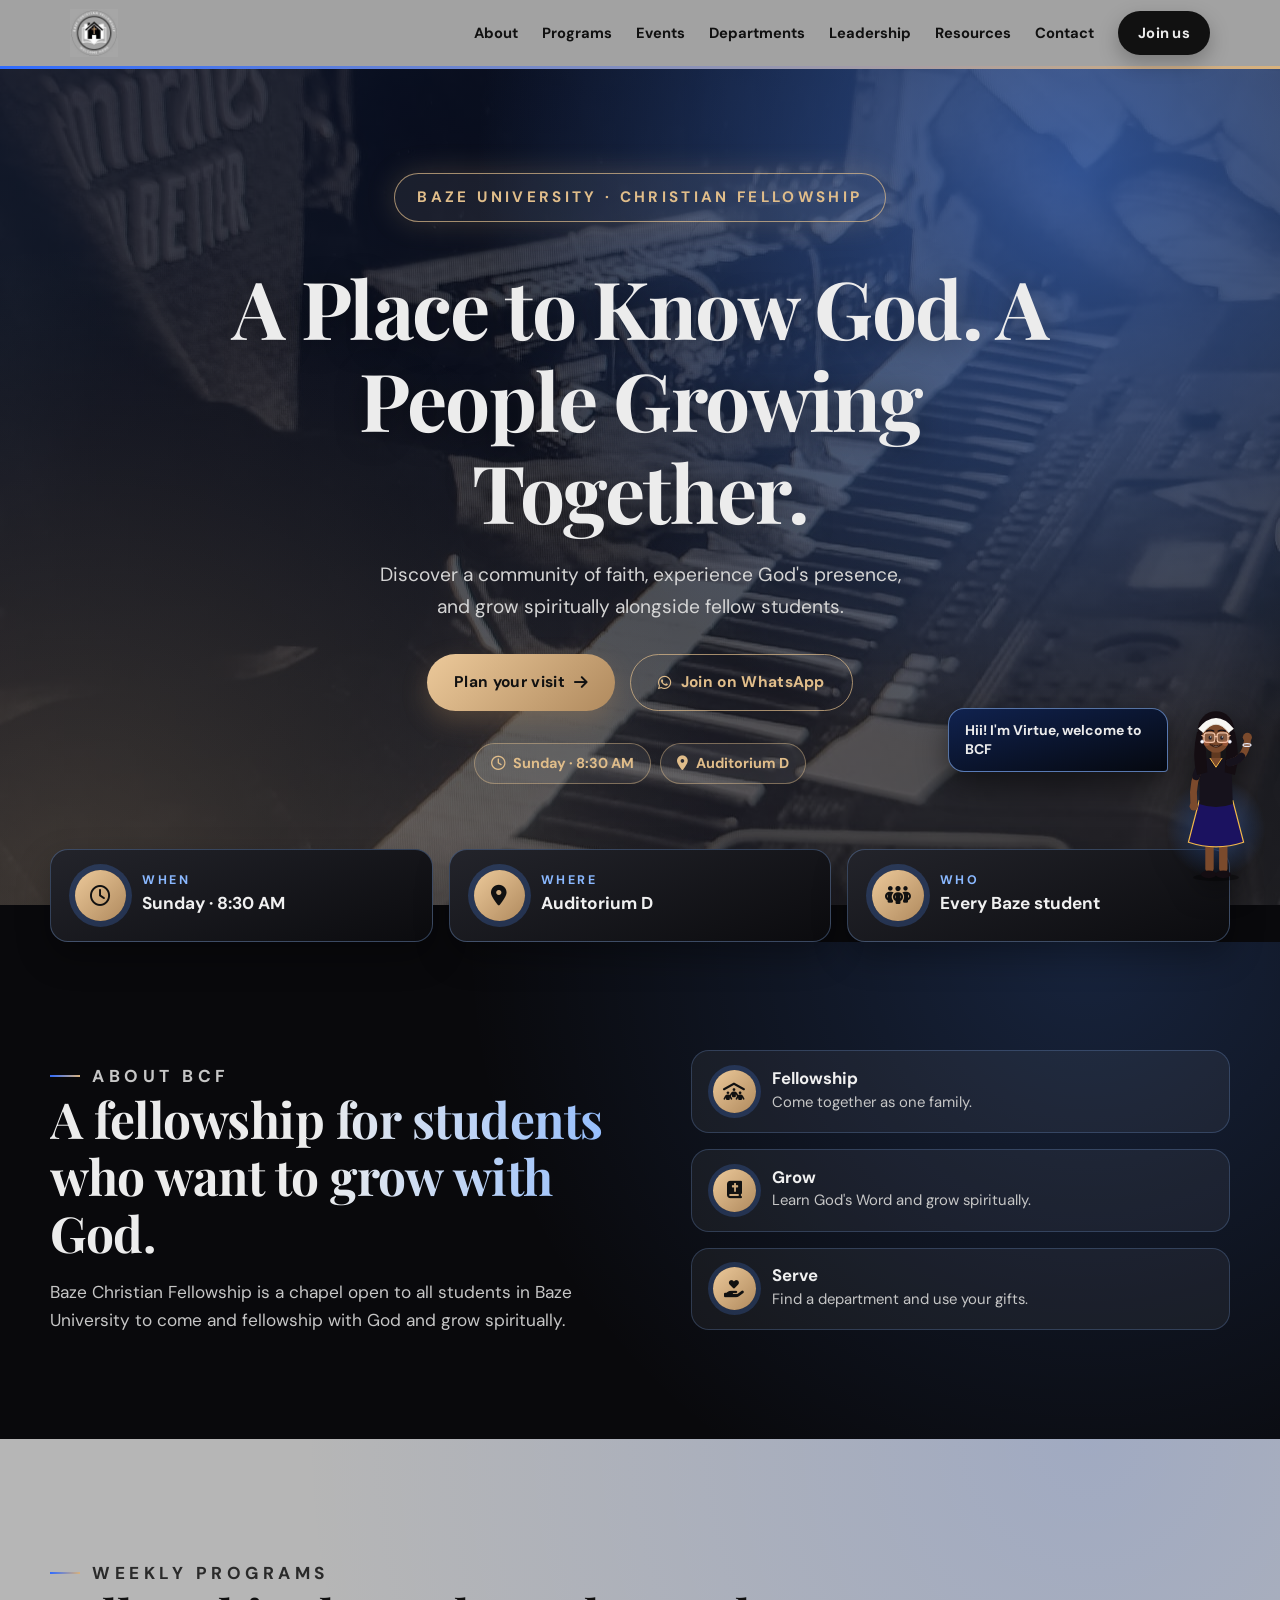
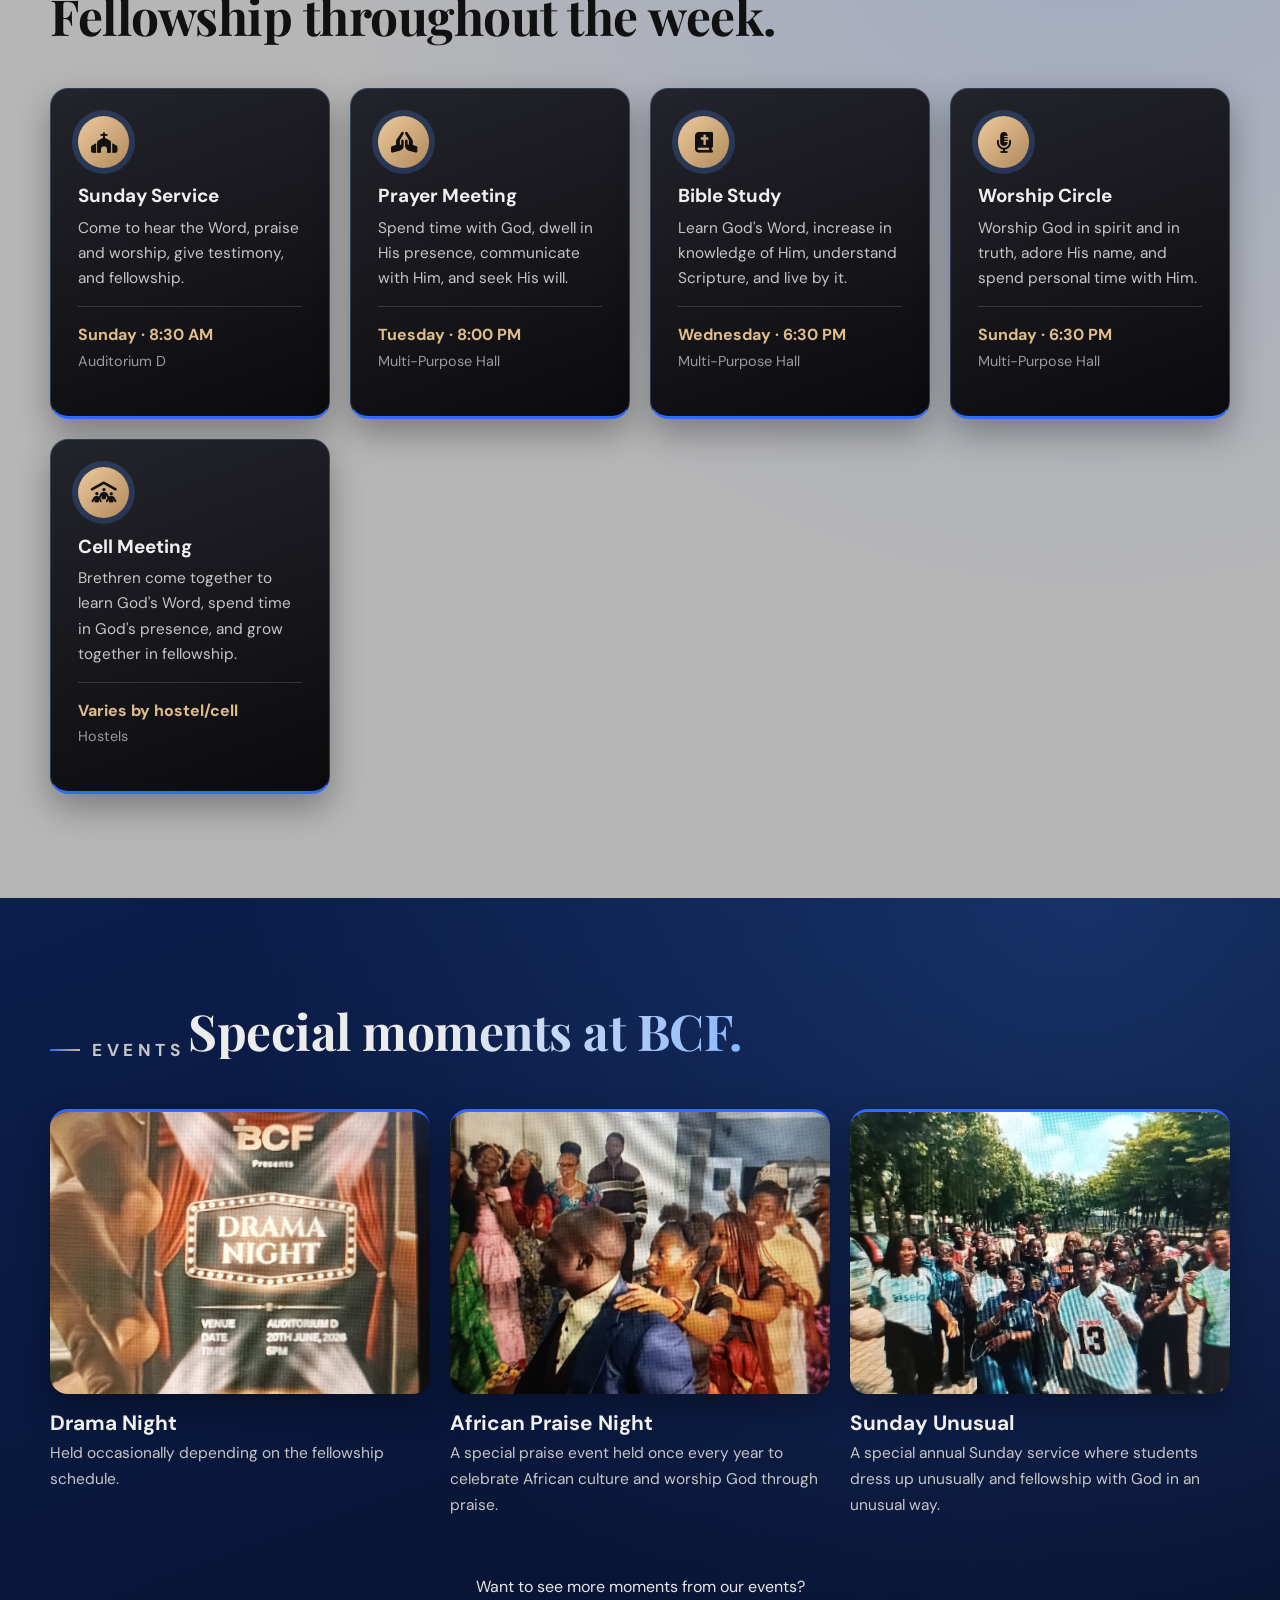
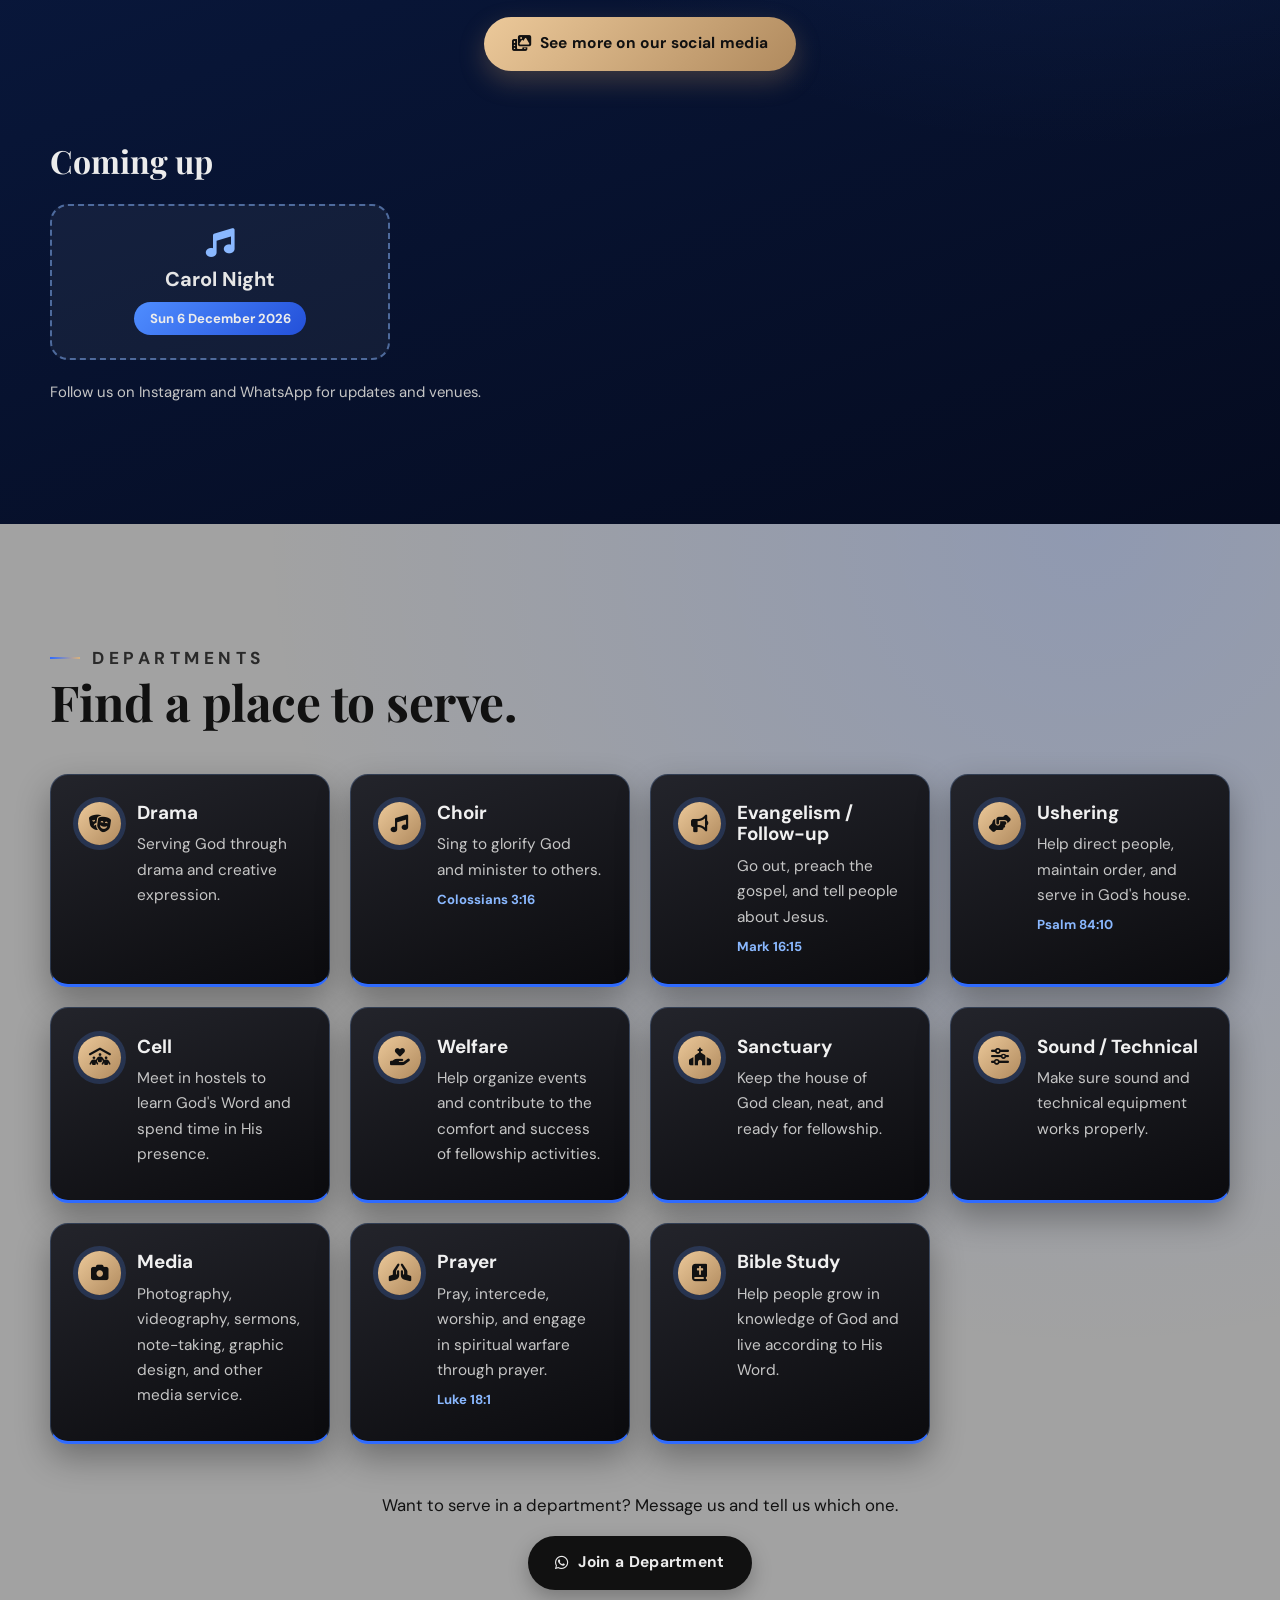
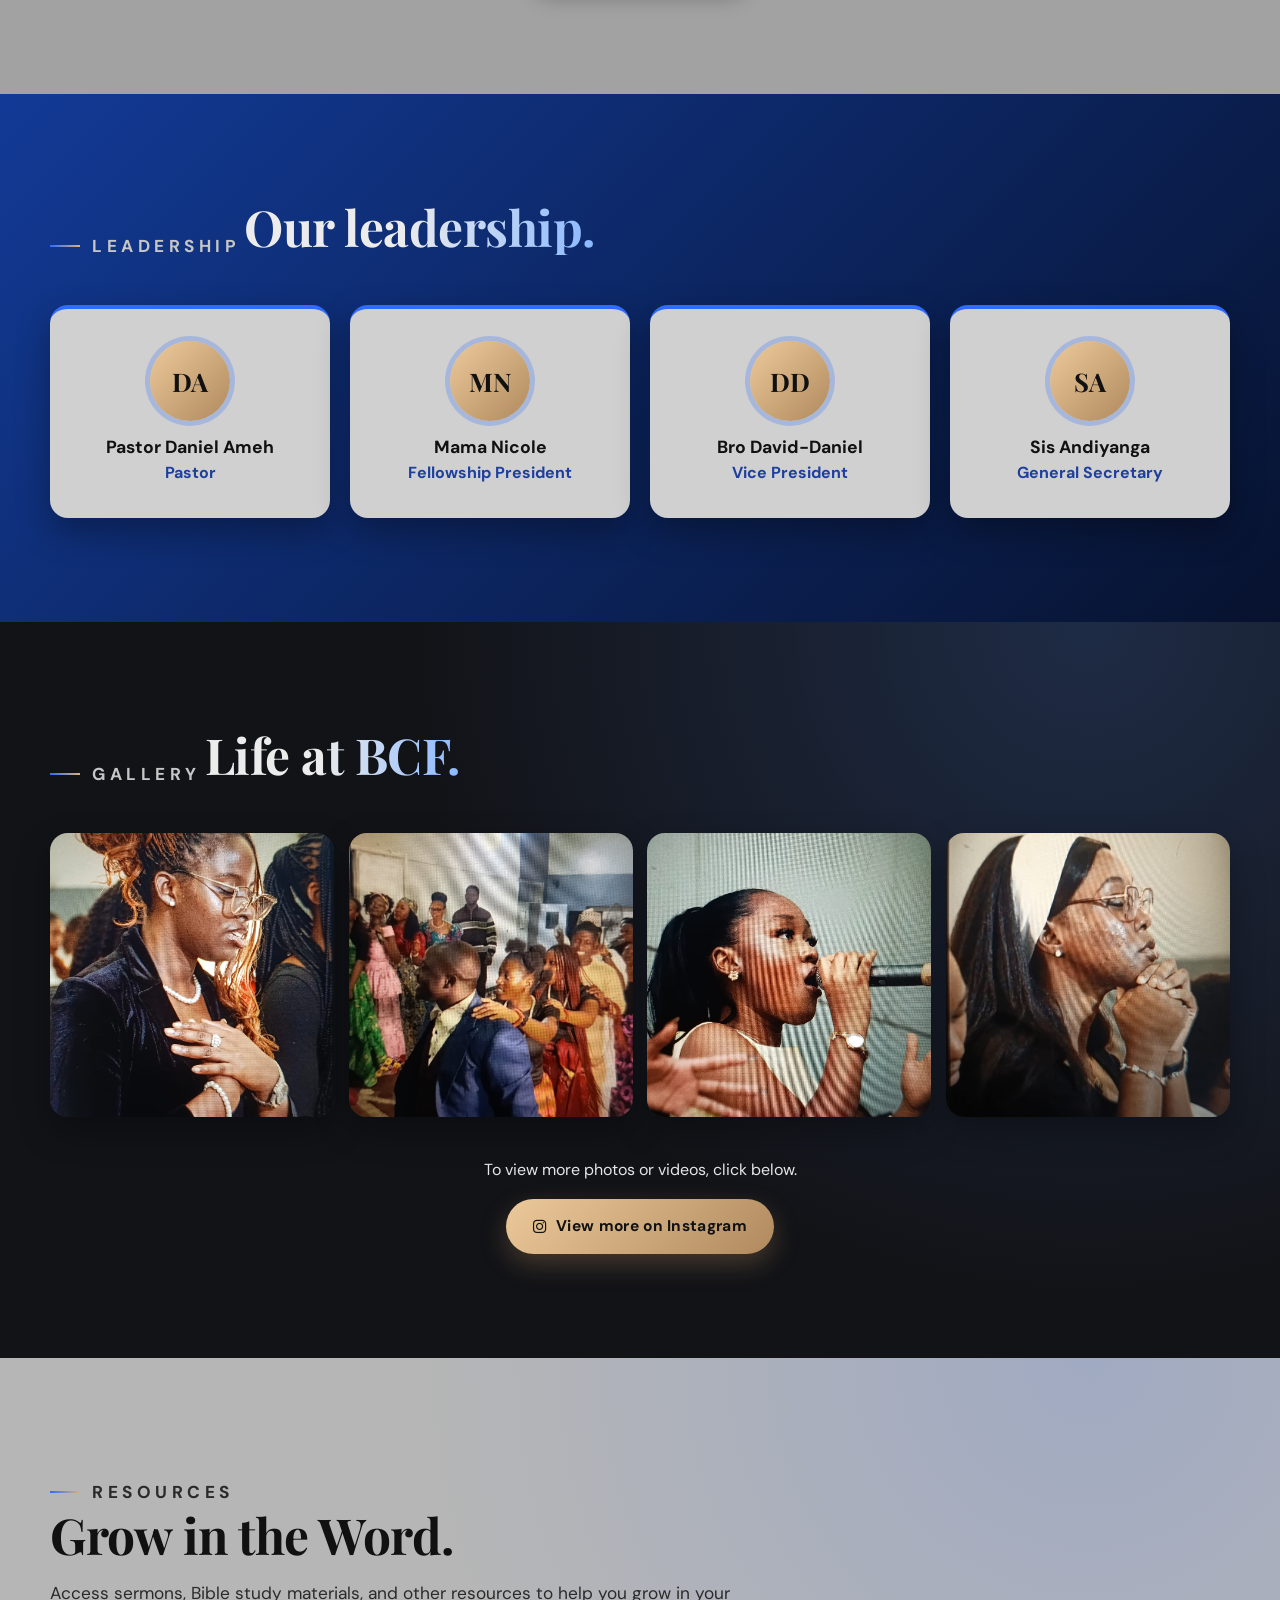
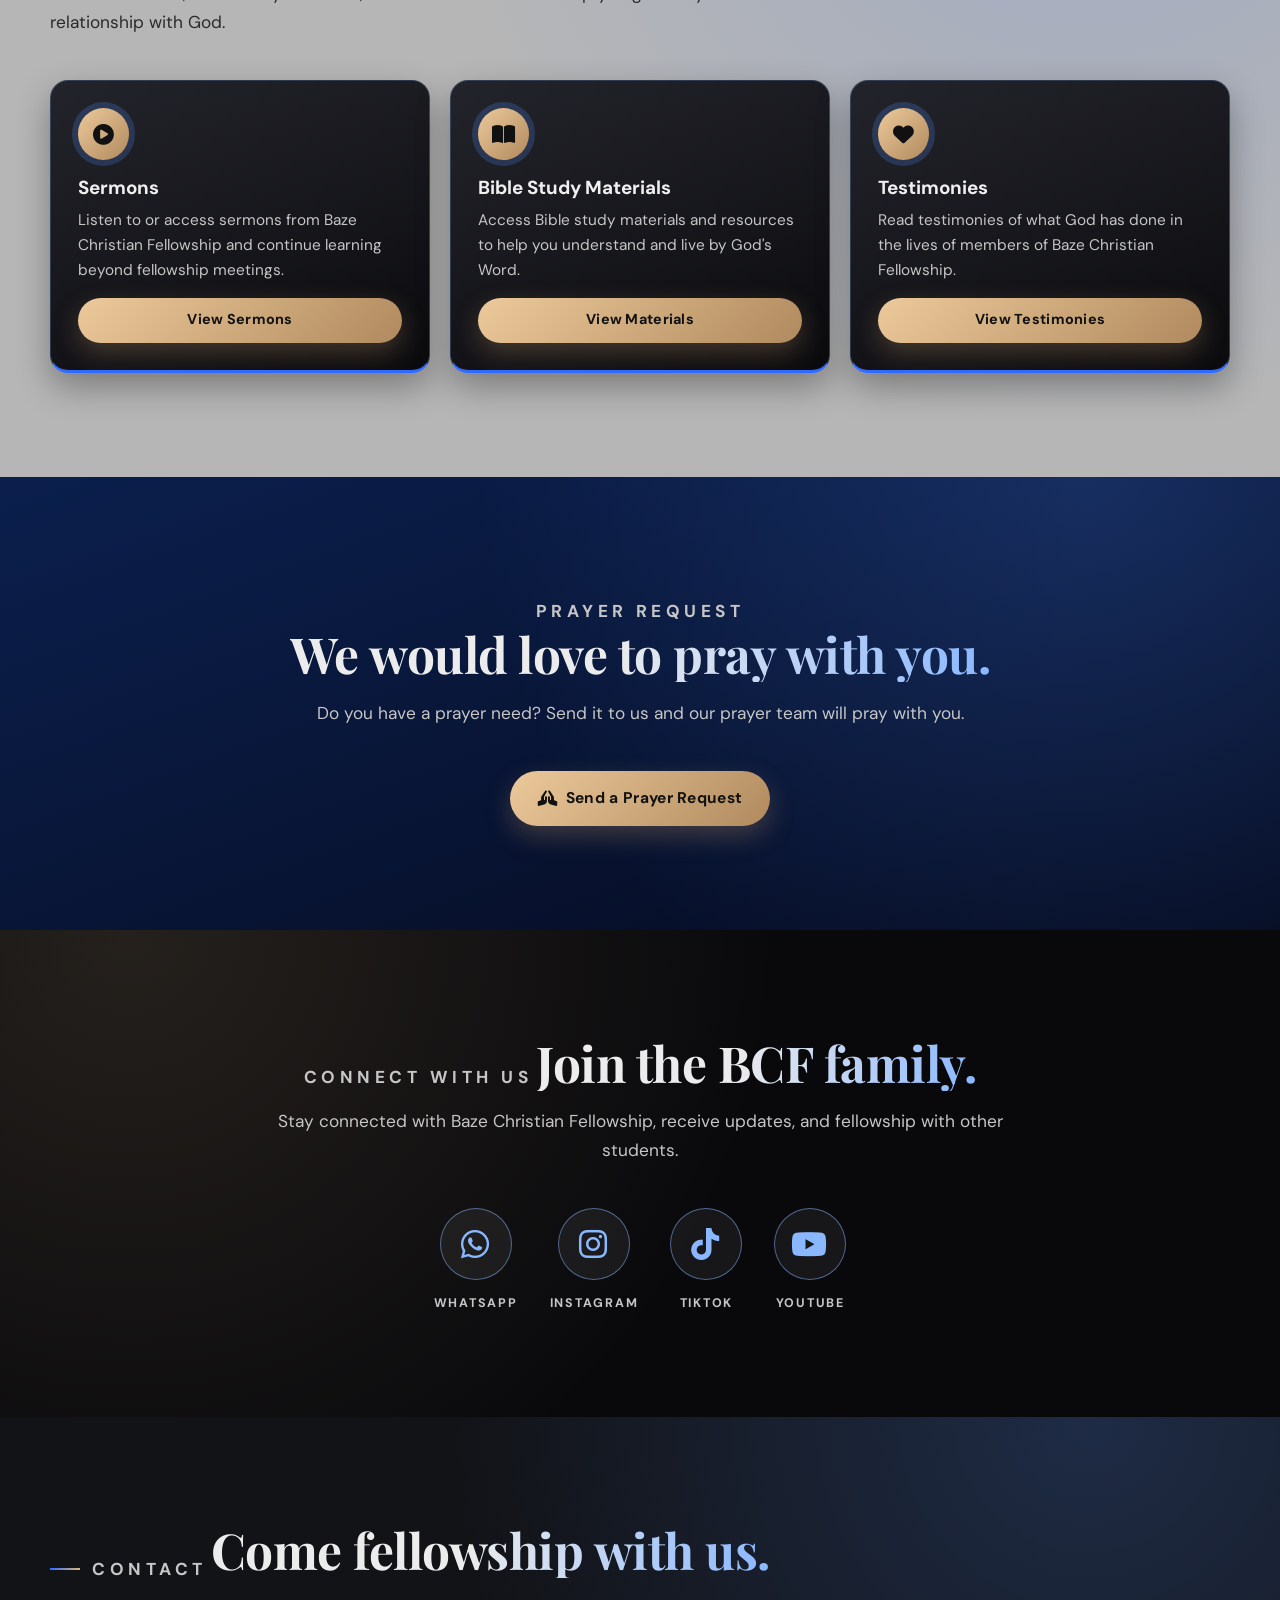
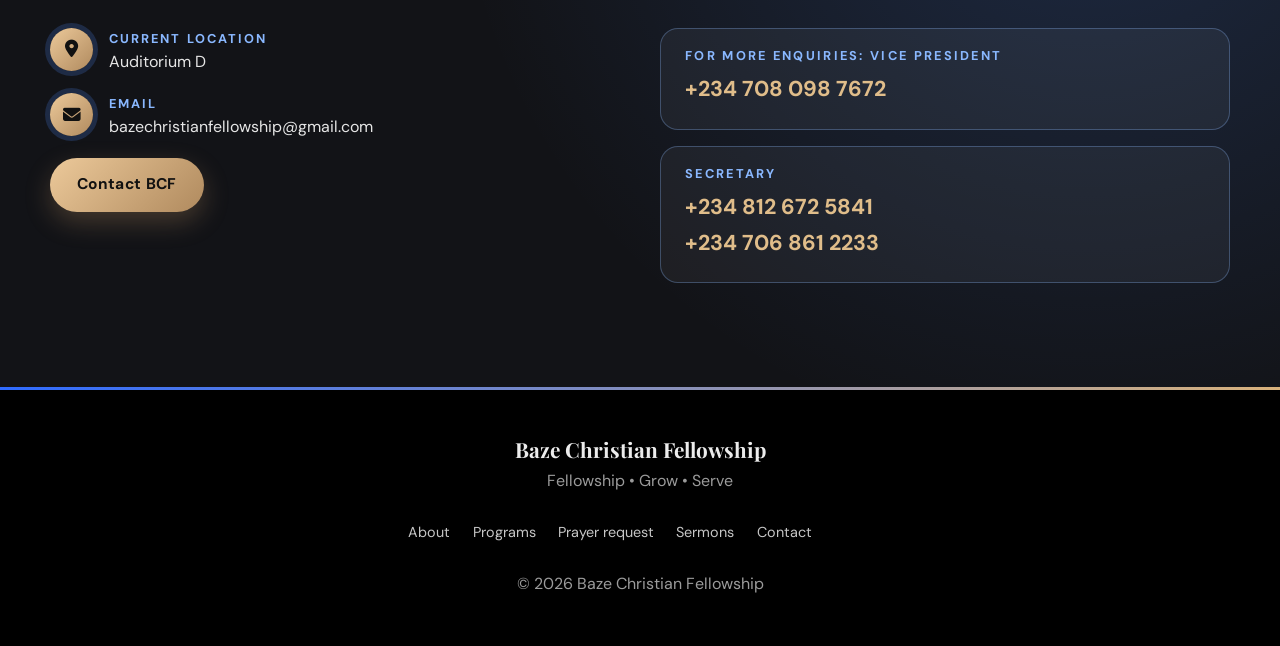
==== commit aa0e2111: "Add files via upload" ====
--- a/index.html
+++ b/index.html
@@ -4,928 +4,513 @@
 <head>
     <meta charset="UTF-8">
     <meta name="viewport" content="width=device-width, initial-scale=1.0">
+    <meta name="description" content="Baze Christian Fellowship: a chapel open to all Baze University students. Sunday Service 8:30 AM, Auditorium D.">
+    <meta name="theme-color" content="#a2a2a2">
 
     <title>Baze Christian Fellowship</title>
+
     <link rel="icon" type="image/png" href="images/favicon.png">
+    <link rel="preconnect" href="https://fonts.googleapis.com">
+    <link rel="preconnect" href="https://fonts.gstatic.com" crossorigin>
     <link href="https://fonts.googleapis.com/css2?family=DM+Sans:wght@400;500;700&family=Playfair+Display:wght@600;700&display=swap" rel="stylesheet">
     <link rel="stylesheet" href="https://cdnjs.cloudflare.com/ajax/libs/font-awesome/6.5.2/css/all.min.css">
     <link rel="stylesheet" href="style.css">
-    <link rel="stylesheet" href="polish.css">
-    <link rel="stylesheet" href="mono.css">
-    
 </head>
 
-    
-    <link rel="stylesheet" href="https://cdnjs.cloudflare.com/ajax/libs/font-awesome/6.5.2/css/all.min.css">
-</head>
-<script src="polish.js"></script>
-
 <body class="home-page">
 
-<!-- NAVIGATION -->
-<header>
-    <nav>
-        <div class="logo">
-            <img src="images/logo.jpg" alt="Baze Christian Fellowship Logo">
-        </div>
-
-        <button class="menu-toggle" id="menuToggle" aria-label="Open menu" aria-expanded="false" aria-controls="navLinks">
-            <i class="fa-solid fa-bars"></i>
+<a class="skip-link" href="#main">Skip to content</a>
+
+<!-- ======================= MENU ======================= -->
+<header id="top">
+    <nav aria-label="Main menu">
+        <a class="logo" href="#home" aria-label="Baze Christian Fellowship, home">
+            <img src="images/logo.jpg" alt="Baze Christian Fellowship logo">
+        </a>
+
+        <button class="menu-toggle" id="menuToggle" type="button" aria-label="Open menu" aria-expanded="false" aria-controls="navLinks">
+            <i class="fa-solid fa-bars" aria-hidden="true"></i>
         </button>
 
         <div class="nav-links" id="navLinks">
-            <a href="#home">Home</a>
             <a href="#about">About</a>
             <a href="#programs">Programs</a>
+            <a href="#events">Events</a>
             <a href="#departments">Departments</a>
-            <a href="#events">Events</a>
-            <a href="#gallery">Gallery</a>
             <a href="#leadership">Leadership</a>
             <a href="#resources">Resources</a>
-            <a href="#join">Join BCF</a>
             <a href="#contact">Contact</a>
+            <a class="btn btn-dark" href="#join">Join us</a>
         </div>
     </nav>
 </header>
 
-
-<!-- HOME -->
+<main id="main">
+
+<!-- ======================= HOME ======================= -->
 <section id="home" class="hero">
-
-    <div class="hero-overlay"></div>
-
-    <div class="hero-content">
-
-        <p class="small-title">
-            BAZE UNIVERSITY · CHRISTIAN FELLOWSHIP
-        </p>
-
-        <h1>
-            A Place to Know God.<br>
-            A People Growing Together.
-        </h1>
+    <div class="container">
+        <p class="eyebrow">Baze University &middot; Christian Fellowship</p>
+
+        <h1>A Place to Know God. A People Growing Together.</h1>
 
         <p class="hero-text">
             Discover a community of faith, experience God's presence,
             and grow spiritually alongside fellow students.
         </p>
 
-        <a href="#contact" class="btn">
-            Come Fellowship With Us
-            <i class="fa-solid fa-arrow-right"></i>
+        <div class="hero-actions">
+            <a class="btn" href="#visit">Plan your visit <i class="fa-solid fa-arrow-right" aria-hidden="true"></i></a>
+            <a class="btn btn-ghost" href="https://chat.whatsapp.com/BudRLYwGvZM6FBNCrhBqAm" target="_blank" rel="noopener">
+                <i class="fa-brands fa-whatsapp" aria-hidden="true"></i> Join on WhatsApp
+            </a>
+        </div>
+
+        <div class="hero-chips">
+            <span class="chip"><i class="fa-regular fa-clock" aria-hidden="true"></i> Sunday &middot; 8:30 AM</span>
+            <span class="chip"><i class="fa-solid fa-location-dot" aria-hidden="true"></i> Auditorium D</span>
+        </div>
+    </div>
+
+    <a class="scroll-hint" href="#visit" aria-label="Scroll down">
+        <span>SCROLL TO DISCOVER</span>
+        <i class="fa-solid fa-arrow-down" aria-hidden="true"></i>
+    </a>
+</section>
+
+<!-- ======================= VISIT ======================= -->
+<section id="visit" class="visit">
+    <div class="container">
+        <div class="grid grid-3">
+            <div class="tile">
+                <span class="icon"><i class="fa-regular fa-clock" aria-hidden="true"></i></span>
+                <div><h3>When</h3><p>Sunday &middot; 8:30 AM</p></div>
+            </div>
+            <div class="tile">
+                <span class="icon"><i class="fa-solid fa-location-dot" aria-hidden="true"></i></span>
+                <div><h3>Where</h3><p>Auditorium D</p></div>
+            </div>
+            <div class="tile">
+                <span class="icon"><i class="fa-solid fa-people-group" aria-hidden="true"></i></span>
+                <div><h3>Who</h3><p>Every Baze student</p></div>
+            </div>
+        </div>
+    </div>
+</section>
+
+<!-- ======================= ABOUT ======================= -->
+<section id="about" class="band-ink glow-blue">
+    <div class="container about-grid">
+        <div class="section-heading" style="margin-bottom:0">
+            <p class="small-title">About BCF</p>
+            <h2>A fellowship for students who want to grow with God.</h2>
+            <p class="section-text">
+                Baze Christian Fellowship is a chapel open to all students
+                in Baze University to come and fellowship with God and
+                grow spiritually.
+            </p>
+        </div>
+
+        <div class="pillars">
+            <div class="pillar">
+                <span class="icon sm"><i class="fa-solid fa-people-roof" aria-hidden="true"></i></span>
+                <div><h3>Fellowship</h3><p>Come together as one family.</p></div>
+            </div>
+            <div class="pillar">
+                <span class="icon sm"><i class="fa-solid fa-book-bible" aria-hidden="true"></i></span>
+                <div><h3>Grow</h3><p>Learn God's Word and grow spiritually.</p></div>
+            </div>
+            <div class="pillar">
+                <span class="icon sm"><i class="fa-solid fa-hand-holding-heart" aria-hidden="true"></i></span>
+                <div><h3>Serve</h3><p>Find a department and use your gifts.</p></div>
+            </div>
+        </div>
+    </div>
+</section>
+
+<!-- ======================= PROGRAMS ======================= -->
+<section id="programs" class="band-grey glow-blue">
+    <div class="container">
+        <div class="section-heading">
+            <p class="small-title">Weekly programs</p>
+            <h2>Fellowship throughout the week.</h2>
+        </div>
+
+        <div class="grid grid-3">
+            <article class="card card-flex">
+                <span class="icon"><i class="fa-solid fa-church" aria-hidden="true"></i></span>
+                <h3>Sunday Service</h3>
+                <p>Come to hear the Word, praise and worship, give testimony, and fellowship.</p>
+                <p class="when"><strong>Sunday &middot; 8:30 AM</strong><span>Auditorium D</span></p>
+            </article>
+
+            <article class="card card-flex">
+                <span class="icon"><i class="fa-solid fa-hands-praying" aria-hidden="true"></i></span>
+                <h3>Prayer Meeting</h3>
+                <p>Spend time with God, dwell in His presence, communicate with Him, and seek His will.</p>
+                <p class="when"><strong>Tuesday &middot; 8:00 PM</strong><span>Multi-Purpose Hall</span></p>
+            </article>
+
+            <article class="card card-flex">
+                <span class="icon"><i class="fa-solid fa-book-bible" aria-hidden="true"></i></span>
+                <h3>Bible Study</h3>
+                <p>Learn God's Word, increase in knowledge of Him, understand Scripture, and live by it.</p>
+                <p class="when"><strong>Wednesday &middot; 6:30 PM</strong><span>Multi-Purpose Hall</span></p>
+            </article>
+
+            <article class="card card-flex">
+                <span class="icon"><i class="fa-solid fa-microphone-lines" aria-hidden="true"></i></span>
+                <h3>Worship Circle</h3>
+                <p>Worship God in spirit and in truth, adore His name, and spend personal time with Him.</p>
+                <p class="when"><strong>Sunday &middot; 6:30 PM</strong><span>Multi-Purpose Hall</span></p>
+            </article>
+
+            <article class="card card-flex">
+                <span class="icon"><i class="fa-solid fa-people-roof" aria-hidden="true"></i></span>
+                <h3>Cell Meeting</h3>
+                <p>Brethren come together to learn God's Word, spend time in God's presence, and grow together in fellowship.</p>
+                <p class="when"><strong>Varies by hostel/cell</strong><span>Hostels</span></p>
+            </article>
+        </div>
+    </div>
+</section>
+
+<!-- ======================= EVENTS ======================= -->
+<section id="events" class="band-navy glow-blue">
+    <div class="container">
+        <div class="section-heading">
+            <p class="small-title">Events</p>
+            <h2>Special moments at BCF.</h2>
+        </div>
+
+        <div class="grid grid-3">
+            <article class="event">
+                <img src="images/drama-night.jpg" alt="BCF Drama Night" loading="lazy" decoding="async">
+                <h3>Drama Night</h3>
+                <p>Held occasionally depending on the fellowship schedule.</p>
+            </article>
+
+            <article class="event">
+                <img src="images/african-praise-night.jpg" alt="BCF African Praise Night" loading="lazy" decoding="async">
+                <h3>African Praise Night</h3>
+                <p>A special praise event held once every year to celebrate African culture and worship God through praise.</p>
+            </article>
+
+            <article class="event">
+                <img src="images/sunday-unusual.jpg" alt="BCF Sunday Unusual" loading="lazy" decoding="async">
+                <h3>Sunday Unusual</h3>
+                <p>A special annual Sunday service where students dress up unusually and fellowship with God in an unusual way.</p>
+            </article>
+        </div>
+
+        <div class="events-more">
+            <p>Want to see more moments from our events?</p>
+            <a class="btn" href="#join"><i class="fa-solid fa-photo-film" aria-hidden="true"></i> See more on our social media</a>
+        </div>
+
+        <div class="coming">
+            <h3>Coming up</h3>
+            <div class="coming-card">
+                <!-- When the flyer is ready, put it in the images folder as carol-night.jpg and remove the two arrows around the next line:
+                <img src="images/carol-night.jpg" alt="Carol Night flyer" loading="lazy">
+                -->
+                <i class="fa-solid fa-music" aria-hidden="true"></i>
+                <h4>Carol Night</h4>
+                <span class="badge">Sun 6 December 2026</span>
+            </div>
+            <p class="coming-note">Follow us on Instagram and WhatsApp for updates and venues.</p>
+        </div>
+    </div>
+</section>
+
+<!-- ======================= DEPARTMENTS ======================= -->
+<section id="departments" class="band-grey-2 glow-bronze">
+    <div class="container">
+        <div class="section-heading">
+            <p class="small-title">Departments</p>
+            <h2>Find a place to serve.</h2>
+        </div>
+
+        <div class="grid grid-dept">
+            <article class="card card-row">
+                <span class="icon sm"><i class="fa-solid fa-masks-theater" aria-hidden="true"></i></span>
+                <div><h3>Drama</h3><p>Serving God through drama and creative expression.</p></div>
+            </article>
+
+            <article class="card card-row">
+                <span class="icon sm"><i class="fa-solid fa-music" aria-hidden="true"></i></span>
+                <div><h3>Choir</h3><p>Sing to glorify God and minister to others.</p><small>Colossians 3:16</small></div>
+            </article>
+
+            <article class="card card-row">
+                <span class="icon sm"><i class="fa-solid fa-bullhorn" aria-hidden="true"></i></span>
+                <div><h3>Evangelism / Follow-up</h3><p>Go out, preach the gospel, and tell people about Jesus.</p><small>Mark 16:15</small></div>
+            </article>
+
+            <article class="card card-row">
+                <span class="icon sm"><i class="fa-solid fa-handshake-angle" aria-hidden="true"></i></span>
+                <div><h3>Ushering</h3><p>Help direct people, maintain order, and serve in God's house.</p><small>Psalm 84:10</small></div>
+            </article>
+
+            <article class="card card-row">
+                <span class="icon sm"><i class="fa-solid fa-people-roof" aria-hidden="true"></i></span>
+                <div><h3>Cell</h3><p>Meet in hostels to learn God's Word and spend time in His presence.</p></div>
+            </article>
+
+            <article class="card card-row">
+                <span class="icon sm"><i class="fa-solid fa-hand-holding-heart" aria-hidden="true"></i></span>
+                <div><h3>Welfare</h3><p>Help organize events and contribute to the comfort and success of fellowship activities.</p></div>
+            </article>
+
+            <article class="card card-row">
+                <span class="icon sm"><i class="fa-solid fa-church" aria-hidden="true"></i></span>
+                <div><h3>Sanctuary</h3><p>Keep the house of God clean, neat, and ready for fellowship.</p></div>
+            </article>
+
+            <article class="card card-row">
+                <span class="icon sm"><i class="fa-solid fa-sliders" aria-hidden="true"></i></span>
+                <div><h3>Sound / Technical</h3><p>Make sure sound and technical equipment works properly.</p></div>
+            </article>
+
+            <article class="card card-row">
+                <span class="icon sm"><i class="fa-solid fa-camera" aria-hidden="true"></i></span>
+                <div><h3>Media</h3><p>Photography, videography, sermons, note-taking, graphic design, and other media service.</p></div>
+            </article>
+
+            <article class="card card-row">
+                <span class="icon sm"><i class="fa-solid fa-hands-praying" aria-hidden="true"></i></span>
+                <div><h3>Prayer</h3><p>Pray, intercede, worship, and engage in spiritual warfare through prayer.</p><small>Luke 18:1</small></div>
+            </article>
+
+            <article class="card card-row">
+                <span class="icon sm"><i class="fa-solid fa-book-bible" aria-hidden="true"></i></span>
+                <div><h3>Bible Study</h3><p>Help people grow in knowledge of God and live according to His Word.</p></div>
+            </article>
+        </div>
+
+        <div class="dept-join">
+            <p>Want to serve in a department? Message us and tell us which one.</p>
+            <a class="btn btn-dark" href="https://wa.me/2348126725841?text=Hello%2C%20I%20want%20to%20join%20a%20department.%0AName%3A%20%0ADepartment%3A%20%0AWhy%20I%20want%20to%20join%3A%20" target="_blank" rel="noopener">
+                <i class="fa-brands fa-whatsapp" aria-hidden="true"></i> Join a Department
+            </a>
+        </div>
+    </div>
+</section>
+
+<!-- ======================= LEADERSHIP ======================= -->
+<section id="leadership" class="band-royal">
+    <div class="container">
+        <div class="section-heading">
+            <p class="small-title">Leadership</p>
+            <h2>Our leadership.</h2>
+        </div>
+
+        <!-- To add a photo, replace the letters with:  <img src="images/leader-name.jpg" alt="Name">  -->
+        <div class="grid grid-4">
+            <article class="leader">
+                <div class="leader-avatar" aria-hidden="true">DA</div>
+                <h3>Pastor Daniel Ameh</h3>
+                <p>Pastor</p>
+            </article>
+
+            <article class="leader">
+                <div class="leader-avatar" aria-hidden="true">MN</div>
+                <h3>Mama Nicole</h3>
+                <p>Fellowship President</p>
+            </article>
+
+            <article class="leader">
+                <div class="leader-avatar" aria-hidden="true">DD</div>
+                <h3>Bro David-Daniel</h3>
+                <p>Vice President</p>
+            </article>
+
+            <article class="leader">
+                <div class="leader-avatar" aria-hidden="true">SA</div>
+                <h3>Sis Andiyanga</h3>
+                <p>General Secretary</p>
+            </article>
+        </div>
+    </div>
+</section>
+
+<!-- ======================= GALLERY ======================= -->
+<section id="gallery" class="band-char glow-blue">
+    <div class="container">
+        <div class="section-heading">
+            <p class="small-title">Gallery</p>
+            <h2>Life at BCF.</h2>
+        </div>
+
+        <div class="gallery">
+            <figure class="gallery-item"><img src="images/gallery1.jpg" alt="Baze Christian Fellowship" loading="lazy" decoding="async"></figure>
+            <figure class="gallery-item"><img src="images/gallery2.jpg" alt="Baze Christian Fellowship" loading="lazy" decoding="async"></figure>
+            <figure class="gallery-item"><img src="images/gallery3.jpg" alt="Baze Christian Fellowship" loading="lazy" decoding="async"></figure>
+            <figure class="gallery-item"><img src="images/gallery4.jpg" alt="Baze Christian Fellowship" loading="lazy" decoding="async"></figure>
+        </div>
+
+        <div class="gallery-more">
+            <p>To view more photos or videos, click below.</p>
+            <a class="btn" href="https://www.instagram.com/bazechristianfellowship/" target="_blank" rel="noopener">
+                <i class="fa-brands fa-instagram" aria-hidden="true"></i> View more on Instagram
+            </a>
+        </div>
+    </div>
+</section>
+
+<!-- ======================= RESOURCES ======================= -->
+<section id="resources" class="band-grey glow-blue">
+    <div class="container">
+        <div class="section-heading">
+            <p class="small-title">Resources</p>
+            <h2>Grow in the Word.</h2>
+            <p>Access sermons, Bible study materials, and other resources to help you grow in your relationship with God.</p>
+        </div>
+
+        <div class="grid grid-3">
+            <article class="card card-flex">
+                <span class="icon"><i class="fa-solid fa-circle-play" aria-hidden="true"></i></span>
+                <h3>Sermons</h3>
+                <p>Listen to or access sermons from Baze Christian Fellowship and continue learning beyond fellowship meetings.</p>
+                <a class="btn btn-sm" href="sermons.html">View Sermons</a>
+            </article>
+
+            <article class="card card-flex">
+                <span class="icon"><i class="fa-solid fa-book-open" aria-hidden="true"></i></span>
+                <h3>Bible Study Materials</h3>
+                <p>Access Bible study materials and resources to help you understand and live by God's Word.</p>
+                <a class="btn btn-sm" href="bible-study.html">View Materials</a>
+            </article>
+
+            <article class="card card-flex">
+                <span class="icon"><i class="fa-solid fa-heart" aria-hidden="true"></i></span>
+                <h3>Testimonies</h3>
+                <p>Read testimonies of what God has done in the lives of members of Baze Christian Fellowship.</p>
+                <a class="btn btn-sm" href="testimonies.html">View Testimonies</a>
+            </article>
+        </div>
+    </div>
+</section>
+
+<!-- ======================= PRAYER ======================= -->
+<section id="prayer" class="band-navy glow-blue center">
+    <div class="container prayer-box">
+        <div class="section-heading center">
+            <p class="small-title">Prayer request</p>
+            <h2>We would love to pray with you.</h2>
+            <p>Do you have a prayer need? Send it to us and our prayer team will pray with you.</p>
+        </div>
+        <a class="btn" href="https://forms.gle/se6wFpaeUaVq842EA" target="_blank" rel="noopener">
+            <i class="fa-solid fa-hands-praying" aria-hidden="true"></i> Send a Prayer Request
         </a>
-
-    </div>
-
-    <div class="hero-scroll">
-        <span>SCROLL TO DISCOVER</span>
-        <i class="fa-solid fa-arrow-down"></i>
-    </div>
-
-</section>
-
-
-<!-- ABOUT -->
-<section id="about">
-
-    <div class="section-heading">
-
-        <p class="small-title">
-            ABOUT BCF
-        </p>
-
-        <h2>
-            A fellowship for students who want to grow with God.
-        </h2>
-
-    </div>
-
-    <p class="section-text">
-        Baze Christian Fellowship is a chapel open to all students
-        in Baze University to come and fellowship with God and
-        grow spiritually.
-    </p>
-
-</section>
-
-
-<!-- PROGRAMS -->
-<section id="programs">
-
-    <div class="section-heading">
-
-        <p class="small-title">
-            WEEKLY PROGRAMS
-        </p>
-
-        <h2>
-            Fellowship throughout the week.
-        </h2>
-
-    </div>
-
-
-        <div class="program-container">
-
-        <div class="program-card">
-            <div class="dept-icon"><i class="fa-solid fa-church"></i></div>
-            <h3>Sunday Service</h3>
-            <p>
-                Come to hear the Word, praise and worship,
-                give testimony, and fellowship.
-            </p>
-            <strong>Sunday — 8:30 AM</strong>
-            <span>Auditorium D</span>
-        </div>
-
-        <div class="program-card">
-            <div class="dept-icon"><i class="fa-solid fa-hands-praying"></i></div>
-            <h3>Prayer Meeting</h3>
-            <p>
-                Spend time with God, dwell in His presence,
-                communicate with Him, and seek His will.
-            </p>
-            <strong>Tuesday — 8:00 PM</strong>
-            <span>Multi-Purpose Hall</span>
-        </div>
-
-        <div class="program-card">
-            <div class="dept-icon"><i class="fa-solid fa-book-bible"></i></div>
-            <h3>Bible Study</h3>
-            <p>
-                Learn God's Word, increase in knowledge of Him,
-                understand Scripture, and live by it.
-            </p>
-            <strong>Wednesday — 6:30 PM</strong>
-            <span>Multi-Purpose Hall</span>
-        </div>
-
-        <div class="program-card">
-            <div class="dept-icon"><i class="fa-solid fa-microphone-lines"></i></div>
-            <h3>Worship Circle</h3>
-            <p>
-                Worship God in spirit and in truth, adore His name,
-                and spend personal time with Him.
-            </p>
-            <strong>Sunday — 6:30 PM</strong>
-            <span>Multi-Purpose Hall</span>
-        </div>
-
-        <div class="program-card">
-            <div class="dept-icon"><i class="fa-solid fa-people-roof"></i></div>
-            <h3>Cell Meeting</h3>
-            <p>
-                Brethren come together to learn God's Word,
-                spend time in God's presence, and grow together
-                in fellowship.
-            </p>
-            <strong>Varies by hostel/cell</strong>
-            <span>Hostels</span>
-        </div>
-
-    </div>
-
-</section>
-
-
-<!-- EVENTS -->
-<section id="events">
-
-    <div class="section-heading">
-
-        <p class="small-title">
-            EVENTS
-        </p>
-
-        <h2>
-            Special moments at BCF.
-        </h2>
-
-    </div>
-
-
-    <div class="event-container">
-
-        <div class="event-card">
-
-            <h3>Drama Night</h3>
-
-            <p>
-                Held occasionally depending on the fellowship schedule.
-            </p>
-
-            <img src="images/drama-night.jpg" alt="BCF Drama Night">
-
-        </div>
-
-
-        <div class="event-card">
-
-            <h3>African Praise Night</h3>
-
-            <p>
-                A special praise event held once every year to celebrate African culture and worship God through praise.
-            </p>
-
-            <img src="images/african-praise-night.jpg" alt="BCF African Praise Night">
-
-        </div>
-
-
-        <div class="event-card">
-
-            <h3>Sunday Unusual</h3>
-
-            <p>
-                A special annual Sunday service where students dress up unusually and fellowship with God in an unusual way.
-            </p>
-
-            <img src="images/sunday-unusual.jpg" alt="BCF Sunday Unusual">
-
-        </div>
-        
-            <div class="events-more">
-        <p>Want to see more moments from our events?</p>
-        <a href="#join" class="btn">
-            <i class="fa-solid fa-photo-film"></i> See more on our social media
-        </a>
-    </div>
-
-    </div>
-        <div class="upcoming">
-
-        <h3>Coming up</h3>
-                    <div class="upcoming-card">
-                <img src="images/prayer-retreat.jpg" alt="Prayer Retreat">
-                <i class="fa-solid fa-hands-praying"></i>
-                <h4>Prayer Retreat</h4>
-                <span class="coming-soon">Sat 24 &amp; Sun 25 October 2026</span>
+    </div>
+</section>
+
+<!-- ======================= JOIN ======================= -->
+<section id="join" class="band-ink glow-bronze center">
+    <div class="container">
+        <div class="section-heading center">
+            <p class="small-title">Connect with us</p>
+            <h2>Join the BCF family.</h2>
+            <p>Stay connected with Baze Christian Fellowship, receive updates, and fellowship with other students.</p>
+        </div>
+
+        <div class="socials">
+            <a href="https://chat.whatsapp.com/BudRLYwGvZM6FBNCrhBqAm" target="_blank" rel="noopener"><i class="fa-brands fa-whatsapp" aria-hidden="true"></i><span>WhatsApp</span></a>
+            <a href="https://www.instagram.com/bazechristianfellowship/" target="_blank" rel="noopener"><i class="fa-brands fa-instagram" aria-hidden="true"></i><span>Instagram</span></a>
+            <a href="https://www.tiktok.com/@baze.christian.fe" target="_blank" rel="noopener"><i class="fa-brands fa-tiktok" aria-hidden="true"></i><span>TikTok</span></a>
+            <a href="https://www.youtube.com/@Bazechristianfellowship" target="_blank" rel="noopener"><i class="fa-brands fa-youtube" aria-hidden="true"></i><span>YouTube</span></a>
+        </div>
+    </div>
+</section>
+
+<!-- ======================= CONTACT ======================= -->
+<section id="contact" class="band-char glow-blue">
+    <div class="container">
+        <div class="section-heading">
+            <p class="small-title">Contact</p>
+            <h2>Come fellowship with us.</h2>
+        </div>
+
+        <div class="contact-grid">
+            <ul class="contact-list">
+                <li>
+                    <span class="icon sm"><i class="fa-solid fa-location-dot" aria-hidden="true"></i></span>
+                    <div><strong>Current location</strong>Auditorium D</div>
+                </li>
+                <li>
+                    <span class="icon sm"><i class="fa-solid fa-envelope" aria-hidden="true"></i></span>
+                    <div><strong>Email</strong><a href="mailto:bazechristianfellowship@gmail.com">bazechristianfellowship@gmail.com</a></div>
+                </li>
+                <li>
+                    <a class="btn" href="mailto:bazechristianfellowship@gmail.com">Contact BCF</a>
+                </li>
+            </ul>
+
+            <div class="contact-cards">
+                <div class="contact-card">
+                    <h3>For more enquiries: Vice President</h3>
+                    <a href="tel:+2347080987672">+234 708 098 7672</a>
                 </div>
-
-
-        </div>
-
-        <p class="upcoming-note">Follow us on Instagram and WhatsApp for updates and venues.</p>
-
-    </div>
-
-</section>
-
-
-<!-- DEPARTMENTS -->
-<section id="departments">
-
-    <div class="section-heading">
-
-        <p class="small-title">
-            DEPARTMENTS
-        </p>
-
-        <h2>
-            Find a place to serve.
-        </h2>
-
-    </div>
-
-
-        <div class="department-container">
-
-        <div class="department-card">
-            <div class="dept-icon"><i class="fa-solid fa-masks-theater"></i></div>
-            <h3>Drama</h3>
-            <p>Serving God through drama and creative expression.</p>
-        </div>
-
-        <div class="department-card">
-            <div class="dept-icon"><i class="fa-solid fa-music"></i></div>
-            <h3>Choir</h3>
-            <p>Sing to glorify God and minister to others.</p>
-            <small>Colossians 3:16</small>
-        </div>
-
-        <div class="department-card">
-            <div class="dept-icon"><i class="fa-solid fa-bullhorn"></i></div>
-            <h3>Evangelism / Follow-up</h3>
-            <p>Go out, preach the gospel, and tell people about Jesus.</p>
-            <small>Mark 16:15</small>
-        </div>
-
-        <div class="department-card">
-            <div class="dept-icon"><i class="fa-solid fa-handshake-angle"></i></div>
-            <h3>Ushering</h3>
-            <p>Help direct people, maintain order, and serve in God's house.</p>
-            <small>Psalm 84:10</small>
-        </div>
-
-        <div class="department-card">
-            <div class="dept-icon"><i class="fa-solid fa-people-roof"></i></div>
-            <h3>Cell</h3>
-            <p>Meet in hostels to learn God's Word and spend time in His presence.</p>
-        </div>
-
-        <div class="department-card">
-            <div class="dept-icon"><i class="fa-solid fa-hand-holding-heart"></i></div>
-            <h3>Welfare</h3>
-            <p>Help organize events and contribute to the comfort and success of fellowship activities.</p>
-        </div>
-
-        <div class="department-card">
-            <div class="dept-icon"><i class="fa-solid fa-church"></i></div>
-            <h3>Sanctuary</h3>
-            <p>Keep the house of God clean, neat, and ready for fellowship.</p>
-        </div>
-
-        <div class="department-card">
-            <div class="dept-icon"><i class="fa-solid fa-sliders"></i></div>
-            <h3>Sound / Technical</h3>
-            <p>Make sure sound and technical equipment works properly.</p>
-        </div>
-
-        <div class="department-card">
-            <div class="dept-icon"><i class="fa-solid fa-camera"></i></div>
-            <h3>Media</h3>
-            <p>Photography, videography, sermons, note-taking, graphic design, and other media service.</p>
-        </div>
-
-        <div class="department-card">
-            <div class="dept-icon"><i class="fa-solid fa-hands-praying"></i></div>
-            <h3>Prayer</h3>
-            <p>Pray, intercede, worship, and engage in spiritual warfare through prayer.</p>
-            <small>Luke 18:1</small>
-        </div>
-
-        <div class="department-card">
-            <div class="dept-icon"><i class="fa-solid fa-book-bible"></i></div>
-            <h3>Bible Study</h3>
-            <p>Help people grow in knowledge of God and live according to His Word.</p>
-        </div>
-
-    </div>
-
-    <div class="join-department">
-        <p>Want to serve in a department? Message us and tell us which one.</p>
-        <a href="https://wa.me/2348126725841?text=Hello%2C%20I%20want%20to%20join%20a%20department.%0AName%3A%20%0ADepartment%3A%20%0AWhy%20I%20want%20to%20join%3A%20"
-           target="_blank" rel="noopener" class="btn">Join a Department</a>
-    </div>
-
-</section>
-
-</section>
-
-
-<!-- LEADERSHIP -->
-<section id="leadership">
-
-    <div class="section-heading">
-
-        <p class="small-title">
-            LEADERSHIP
-        </p>
-
-        <h2>
-            Our leadership.
-        </h2>
-
-    </div>
-
-
-    <div class="leader-container">
-
-        <div class="leader-card">
-            <h3>Pastor Daniel Ameh</h3>
-            <p>Pastor</p>
-        </div>
-
-        <div class="leader-card">
-            <h3>Mama Nicole</h3>
-            <p>Fellowship President</p>
-        </div>
-
-        <div class="leader-card">
-            <h3>Bro David-Daniel</h3>
-            <p>Vice President</p>
-        </div>
-
-        <div class="leader-card">
-            <h3>Sis Andiyanga</h3>
-            <p>General Secretary</p>
-        </div>
-
-    </div>
-
-</section>
-
-
-<!-- GALLERY -->
-<section id="gallery">
-
-    <div class="section-heading">
-
-        <p class="small-title">
-            GALLERY
-        </p>
-
-        <h2>
-            Life at BCF.
-        </h2>
-
-    </div>
-
-    <div class="gallery-container">
-
-        <div class="gallery-item">
-            <img src="images/gallery1.jpg" alt="Baze Christian Fellowship">
-        </div>
-
-        <div class="gallery-item">
-            <img src="images/gallery2.jpg" alt="Baze Christian Fellowship">
-        </div>
-
-        <div class="gallery-item">
-            <img src="images/gallery3.jpg" alt="Baze Christian Fellowship">
-        </div>
-
-        <div class="gallery-item">
-            <img src="images/gallery4.jpg" alt="Baze Christian Fellowship">
-        </div>
-
-    <div class="gallery-more">
-        <p>To view more photos or videos, click below.</p>
-        <a href="https://www.instagram.com/bazechristianfellowship/"
-           target="_blank" rel="noopener" class="btn">
-            <i class="fa-brands fa-instagram"></i> View more on Instagram
-        </a>
-    </div>
-
-
-</section>
-
-
-<!-- RESOURCES -->
-<section id="resources">
-
-    <div class="section-heading">
-
-        <p class="small-title">
-            RESOURCES
-        </p>
-
-        <h2>
-            Grow in the Word.
-        </h2>
-
-        <p class="section-text">
-            Access sermons, Bible study materials, and other resources
-            to help you grow in your relationship with God.
-        </p>
-
-    </div>
-
-    <div class="program-grid">
-
-        <div class="program-card">
-            <h3>Sermons</h3>
-            <p>
-                Listen to or access sermons from Baze Christian Fellowship
-                and continue learning beyond fellowship meetings.
-            </p>
-            <a href="sermons.html" class="btn">View Sermons</a>
-        </div>
-
-        <div class="program-card">
-            <h3>Bible Study Materials</h3>
-            <p>
-                Access Bible study materials and resources to help you
-                understand and live by God's Word.
-            </p>
-            <a href="bible-study.html" class="btn">View Materials</a>
-        </div>
-
-        <div class="program-card">
-            <h3>Testimonies</h3>
-            <p>
-                Read testimonies of what God has done in the lives
-                of members of Baze Christian Fellowship.
-            </p>
-            <a href="testimonies.html" class="btn">View Testimonies</a>
-        </div>
-
-    </div>
-
-</section>
-<!-- PRAYER REQUEST -->
-<section id="prayer">
-
-    <div class="section-heading">
-
-        <p class="small-title">
-            PRAYER REQUEST
-        </p>
-
-        <h2>
-            We would love to pray with you.
-        </h2>
-
-        <p class="section-text">
-            Do you have a prayer need? Send it to us and our prayer team
-            will pray with you.
-        </p>
-
-    </div>
-
-    <a href="https://forms.gle/se6wFpaeUaVq842EA" target="_blank" rel="noopener" class="btn">
-        <i class="fa-solid fa-hands-praying"></i> Send a Prayer Request
-    </a>
-
-</section>
-
-
-<!-- JOIN -->
-<section id="join">
-
-    <div class="section-heading">
-
-        <p class="small-title">
-            CONNECT WITH US
-        </p>
-
-        <h2>
-            Join the BCF family.
-        </h2>
-
-        <p class="section-text">
-            Stay connected with Baze Christian Fellowship,
-            receive updates, and fellowship with other students.
-        </p>
-
-    </div>
-
-        <div class="social-links">
-
-        <a href="https://chat.whatsapp.com/BudRLYwGvZM6FBNCrhBqAm" target="_blank" rel="noopener" class="whatsapp" aria-label="WhatsApp">
-            <i class="fa-brands fa-whatsapp"></i>
-            <span>WhatsApp</span>
-        </a>
-
-        <a href="https://www.instagram.com/bazechristianfellowship/" target="_blank" rel="noopener" class="instagram" aria-label="Instagram">
-            <i class="fa-brands fa-instagram"></i>
-            <span>Instagram</span>
-        </a>
-
-        <a href="https://www.tiktok.com/@baze.christian.fe" target="_blank" rel="noopener" class="tiktok" aria-label="TikTok">
-            <i class="fa-brands fa-tiktok"></i>
-            <span>TikTok</span>
-        </a>
-
-        <a href="https://www.youtube.com/@Bazechristianfellowship" target="_blank" rel="noopener" class="youtube" aria-label="YouTube">
-            <i class="fa-brands fa-youtube"></i>
-            <span>YouTube</span>
-        </a>
-
-    </div>
-
-</section>
-
-
-<!-- CONTACT -->
-<section id="contact">
-
-    <div class="section-heading">
-
-        <p class="small-title">
-            CONTACT
-        </p>
-
-        <h2>
-            Come fellowship with us.
-        </h2>
-
-    </div>
-
-    <p>
-        <strong>Current Location:</strong>
-        Auditorium D
-    </p>
-
-    <p>
-        <strong>Email:</strong>
-        bazechristianfellowship@gmail.com
-    </p>
-
-    <a href="mailto:bazechristianfellowship@gmail.com" class="btn">
-        Contact BCF
-    </a>
-    <div class="enquiry">
-
-    <p class="enquiry-title">For more enquiries, contact:</p>
-
-    <div class="enquiry-person">
-        <strong>Vice President</strong>
-        <a href="tel:+2347080987672">+234 708 098 7672</a>
-    </div>
-
-    <div class="enquiry-person">
-        <strong>Secretary</strong>
-        <a href="tel:+2348126725841">+234 812 672 5841</a>
-        <a href="tel:+2347068612233">+234 706 861 2233</a>
-    </div>
-
+                <div class="contact-card">
+                    <h3>Secretary</h3>
+                    <a href="tel:+2348126725841">+234 812 672 5841</a>
+                    <a href="tel:+2347068612233">+234 706 861 2233</a>
+                </div>
+            </div>
+        </div>
+    </div>
+</section>
+
+</main>
+
+<!-- ======================= FOOTER ======================= -->
+<footer>
+    <h3>Baze Christian Fellowship</h3>
+    <p>Fellowship &bull; Grow &bull; Serve</p>
+    <nav class="footer-links" aria-label="Footer">
+        <a href="#about">About</a>
+        <a href="#programs">Programs</a>
+        <a href="#prayer">Prayer request</a>
+        <a href="sermons.html">Sermons</a>
+        <a href="#contact">Contact</a>
+    </nav>
+    <p>&copy; 2026 Baze Christian Fellowship</p>
+</footer>
+
+<!-- ======================= POP-UP 1: WELCOME ======================= -->
+<div class="modal modal-welcome" id="welcome" role="dialog" aria-modal="true" aria-labelledby="welcomeTitle" hidden>
+    <canvas class="fireworks" id="fireworks" aria-hidden="true"></canvas>
+    <div class="modal-box">
+        <button class="modal-close" type="button" aria-label="Close" data-close>&times;</button>
+        <div class="modal-icon"><i class="fa-solid fa-cross" aria-hidden="true"></i></div>
+        <p class="eyebrow">Baze Christian Fellowship</p>
+        <h2 id="welcomeTitle">You are welcome here.</h2>
+        <p>We are glad you stopped by. Whether you are new to Baze or looking for a church family, there is a place for you with us.</p>
+        <p class="chip"><i class="fa-regular fa-clock" aria-hidden="true"></i> Sunday Service &middot; 8:30 AM &middot; Auditorium D</p>
+        <div class="modal-actions">
+            <button class="btn" type="button" data-close>Explore the Site</button>
+            <a class="modal-link" href="https://chat.whatsapp.com/BudRLYwGvZM6FBNCrhBqAm" target="_blank" rel="noopener">Join us on WhatsApp</a>
+        </div>
+    </div>
 </div>
 
-</section>
-
-
-<!-- FOOTER -->
-<footer>
-
-    <h3>
-        Baze Christian Fellowship
-    </h3>
-
-    <p>
-        Fellowship • Grow • Serve
-    </p>
-
-    <p>
-        © 2026 Baze Christian Fellowship
-    </p>
-
-</footer>
-
-<script>
-    // Mobile menu
-    var menuToggle = document.getElementById("menuToggle");
-    var navLinks = document.getElementById("navLinks");
-
-    menuToggle.addEventListener("click", function () {
-        var open = navLinks.classList.toggle("open");
-        menuToggle.setAttribute("aria-expanded", open);
-        menuToggle.setAttribute("aria-label", open ? "Close menu" : "Open menu");
-    });
-
-    navLinks.addEventListener("click", function (e) {
-        if (e.target.tagName === "A") {
-            navLinks.classList.remove("open");
-            menuToggle.setAttribute("aria-expanded", "false");
-            menuToggle.setAttribute("aria-label", "Open menu");
-        }
-    });
-</script>
-<!-- WELCOME POP-UP -->
-<div class="welcome-overlay" id="welcome" role="dialog" aria-modal="true" aria-labelledby="welcomeTitle" hidden>
-    <div class="welcome-box">
-
-        <button type="button" class="welcome-close" id="welcomeClose" aria-label="Close">&times;</button>
-
-        <div class="welcome-icon"><i class="fa-solid fa-cross"></i></div>
-
-        <p class="welcome-small">BAZE CHRISTIAN FELLOWSHIP</p>
-
-        <h2 id="welcomeTitle">You are welcome here.</h2>
-
-        <p class="welcome-text">
-            We are glad you stopped by. Whether you are new to Baze or
-            looking for a church family, there is a place for you with us.
-        </p>
-
-        <div class="welcome-times">
-            <i class="fa-solid fa-clock"></i>
-            Sunday Service · 8:30 AM · Auditorium D
-        </div>
-
-        <div class="welcome-actions">
-            <button type="button" class="btn" id="welcomeExplore">Explore the Site</button>
-            <a href="https://chat.whatsapp.com/BudRLYwGvZM6FBNCrhBqAm" target="_blank" rel="noopener" class="welcome-link">
-                Join us on WhatsApp
-            </a>
-        </div>
-
+<!-- ======================= POP-UP 2: JESUS (opens last, after Virtue's hello) ======================= -->
+<div class="modal modal-jesus" id="love" role="dialog" aria-modal="true" aria-labelledby="loveTitle" hidden>
+    <div class="jesus-backdrop" aria-hidden="true"></div>
+    <img class="jesus-photo" src="images/jesus-portrait.jpg" alt="Jesus, with light shining from his heart">
+    <div class="jesus-scrim" aria-hidden="true"></div>
+    <button class="modal-close" type="button" aria-label="Close" data-close>&times;</button>
+    <div class="jesus-text">
+        <h2 id="loveTitle">Jesus loves you.</h2>
+        <p class="verse">"For God so loved the world, that he gave his only begotten Son, that whosoever believeth in him should not perish, but have everlasting life."</p>
+        <p class="ref">John 3:16</p>
+        <button class="btn" type="button" data-close>Continue</button>
     </div>
 </div>
 
-<script>
-    // Welcome pop-up: shows once per visit
-    (function () {
-        var box = document.getElementById("welcome");
-        if (!box) return;
-
-        var seen = false;
-        try { seen = sessionStorage.getItem("bcfWelcome") === "1"; } catch (e) {}
-        if (seen) return;
-
-        function openBox() {
-            box.hidden = false;
-            requestAnimationFrame(function () { box.classList.add("show"); });
-            document.documentElement.classList.add("no-scroll");
-            document.getElementById("welcomeExplore").focus();
-        }
-
-        function closeBox() {
-            box.classList.remove("show");
-            document.documentElement.classList.remove("no-scroll");
-            setTimeout(function () { box.hidden = true; }, 300);
-            try { sessionStorage.setItem("bcfWelcome", "1"); } catch (e) {}
-        }
-
-        window.bcfOpenWelcome = openBox;;
-
-        document.getElementById("welcomeClose").addEventListener("click", closeBox);
-        document.getElementById("welcomeExplore").addEventListener("click", closeBox);
-        box.addEventListener("click", function (e) { if (e.target === box) closeBox(); });
-        document.addEventListener("keydown", function (e) {
-            if (e.key === "Escape" && !box.hidden) closeBox();
-        });
-    })();
-</script>
-<script>
-    // Fireworks behind the welcome pop-up
-    (function () {
-        var overlay = document.getElementById("welcome");
-        if (!overlay) return;
-        if (window.matchMedia("(prefers-reduced-motion: reduce)").matches) return;
-
-        var canvas = document.createElement("canvas");
-        canvas.className = "fireworks-canvas";
-        overlay.insertBefore(canvas, overlay.firstChild);
-        var ctx = canvas.getContext("2d");
-
-        var colors = ["#4f8dff", "#8ab8ff", "#e6c18d", "#d9d9d9", "#38bdf8"];
-        var rockets = [], particles = [];
-        var raf = null, endAt = 0, nextLaunch = 0, w = 0, h = 0;
-
-        function resize() {
-            var dpr = window.devicePixelRatio || 1;
-            w = overlay.clientWidth;
-            h = overlay.clientHeight;
-            canvas.width = w * dpr;
-            canvas.height = h * dpr;
-            ctx.setTransform(dpr, 0, 0, dpr, 0, 0);
-        }
-
-        function launch() {
-            rockets.push({
-                x: w * (0.15 + Math.random() * 0.7),
-                y: h,
-                ty: h * (0.15 + Math.random() * 0.3),
-                vy: -(6 + Math.random() * 2),
-                color: colors[Math.floor(Math.random() * colors.length)]
-            });
-        }
-
-        function explode(r) {
-            var count = w < 600 ? 45 : 75;
-            for (var i = 0; i < count; i++) {
-                var angle = Math.random() * Math.PI * 2;
-                var speed = 1.5 + Math.random() * 4;
-                particles.push({
-                    x: r.x, y: r.y,
-                    vx: Math.cos(angle) * speed,
-                    vy: Math.sin(angle) * speed,
-                    life: 70 + Math.random() * 40,
-                    max: 110,
-                    color: Math.random() < 0.7 ? r.color : "#ffffff"
-                });
-            }
-        }
-
-        function loop(now) {
-            // fade the previous frame to leave soft trails
-            ctx.globalCompositeOperation = "destination-out";
-            ctx.fillStyle = "rgba(0, 0, 0, 0.25)";
-            ctx.fillRect(0, 0, w, h);
-            ctx.globalCompositeOperation = "lighter";
-
-            if (now < endAt && now >= nextLaunch) {
-                launch();
-                nextLaunch = now + 450 + Math.random() * 450;
-            }
-
-            for (var i = rockets.length - 1; i >= 0; i--) {
-                var r = rockets[i];
-                r.y += r.vy;
-                ctx.fillStyle = r.color;
-                ctx.beginPath();
-                ctx.arc(r.x, r.y, 2.5, 0, Math.PI * 2);
-                ctx.fill();
-                if (r.y <= r.ty) {
-                    explode(r);
-                    rockets.splice(i, 1);
-                }
-            }
-
-            for (var j = particles.length - 1; j >= 0; j--) {
-                var p = particles[j];
-                p.vx *= 0.985;
-                p.vy = p.vy * 0.985 + 0.05;
-                p.x += p.vx;
-                p.y += p.vy;
-                p.life--;
-                if (p.life <= 0) { particles.splice(j, 1); continue; }
-                ctx.globalAlpha = Math.max(p.life / p.max, 0);
-                ctx.fillStyle = p.color;
-                ctx.beginPath();
-                ctx.arc(p.x, p.y, 2, 0, Math.PI * 2);
-                ctx.fill();
-            }
-            ctx.globalAlpha = 1;
-
-            if (now >= endAt && !rockets.length && !particles.length) {
-                stop();
-                return;
-            }
-            raf = requestAnimationFrame(loop);
-        }
-
-        function start() {
-            if (raf) return;
-            resize();
-            var now = performance.now();
-            endAt = now + 6000;       // how long fireworks keep launching (milliseconds)
-            nextLaunch = now + 200;
-            raf = requestAnimationFrame(loop);
-        }
-
-        function stop() {
-            if (raf) cancelAnimationFrame(raf);
-            raf = null;
-            rockets = [];
-            particles = [];
-            ctx.clearRect(0, 0, w, h);
-        }
-
-        new MutationObserver(function () {
-            if (overlay.classList.contains("show")) start(); else stop();
-        }).observe(overlay, { attributes: true, attributeFilter: ["class"] });
-
-        if (overlay.classList.contains("show")) start();
-    })();
-</script>
-<!-- JESUS LOVES YOU POP-UP -->
-<div class="welcome-overlay" id="love" role="dialog" aria-modal="true" aria-labelledby="loveTitle" hidden>
-    <div class="welcome-box love-box">
-
-        <button type="button" class="welcome-close" id="loveClose" aria-label="Close">&times;</button>
-
-        <div class="love-heart"><i class="fa-solid fa-heart"></i></div>
-
-        <h2 id="loveTitle" class="love-title">Jesus loves you.</h2>
-
-        <p class="love-verse">
-            "For God so loved the world, that he gave his only begotten Son,
-            that whosoever believeth in him should not perish, but have everlasting life."
-        </p>
-        <p class="love-ref">John 3:16</p>
-
-        <button type="button" class="btn" id="loveContinue">Continue</button>
-
-    </div>
-</div>
-
-<script>
-    // "Jesus loves you" pop-up: opens first, then the welcome pop-up
-    (function () {
-        var box = document.getElementById("love");
-        if (!box) return;
-
-        var seen = false;
-        try { seen = sessionStorage.getItem("bcfWelcome") === "1"; } catch (e) {}
-        if (seen) return;
-
-        var closed = false;
-
-        function openBox() {
-            box.hidden = false;
-            requestAnimationFrame(function () { box.classList.add("show"); });
-            document.documentElement.classList.add("no-scroll");
-            document.getElementById("loveContinue").focus();
-        }
-
-        function closeBox() {
-            if (closed) return;
-            closed = true;
-            box.classList.remove("show");
-            setTimeout(function () {
-                box.hidden = true;
-                if (window.bcfOpenWelcome) {
-                    window.bcfOpenWelcome();
-                } else {
-                    document.documentElement.classList.remove("no-scroll");
-                }
-            }, 300);
-        }
-
-        setTimeout(openBox, 300);
-
-        document.getElementById("loveClose").addEventListener("click", closeBox);
-        document.getElementById("loveContinue").addEventListener("click", closeBox);
-        box.addEventListener("click", function (e) { if (e.target === box) closeBox(); });
-        document.addEventListener("keydown", function (e) {
-            if (e.key === "Escape" && !box.hidden) closeBox();
-        });
-    })();
-</script>
+<script src="app.js"></script>
 <script src="avatar.js"></script>
 
 </body>
-
 </html>
--- a/style.css
+++ b/style.css
@@ -1,1368 +1,906 @@
-/* ================================
-   GENERAL
-================================ */
-
-* {
-    margin: 0;
-    padding: 0;
-    box-sizing: border-box;
-}
+/* ==========================================================
+   BAZE CHRISTIAN FELLOWSHIP: one clean stylesheet
+   Palette from the logo: black, grey and the bronze of the cross,
+   with royal blue as the second accent.
+
+   Sections:
+   1. Design tokens   2. Base   3. Layout   4. Components
+   5. Header   6. Page sections   7. Pop-ups   8. Virtue (avatar chat)
+   9. Other pages (Sermons, Bible Study, Testimonies)
+   10. Motion and small screens
+========================================================== */
+
+
+/* ---------- 1. DESIGN TOKENS ---------- */
+:root {
+    --ink: #09090c;
+    --char: #121317;
+    --graphite: #1c1d23;
+    --grey: #a2a2a2;          /* the grey of the logo */
+    --grey-band: #b6b6b6;
+    --card-grey: #d0d0d0;
+
+    --text: #e6e6e6;
+    --text-soft: #c6c6c6;
+    --muted: #9b9b9b;
+    --dark-text: #111111;
+
+    --bronze: #b08a5e;        /* the cross */
+    --bronze-light: #e0bd8a;
+    --bronze-deep: #7d5f3d;
+    --blue: #2f6bff;
+    --blue-mid: #4f8dff;
+    --blue-light: #8ab8ff;
+    --navy: #07122e;
+    --navy-mid: #0d2a6b;
+
+    --grad-bronze: linear-gradient(135deg, #ecc99a, #b08a5e);
+    --grad-blue: linear-gradient(135deg, #4f8dff, #2350d9);
+    --grad-line: linear-gradient(90deg, #2f6bff, #d9b27c);
+
+    --font-head: "Playfair Display", Georgia, "Times New Roman", serif;
+    --font-body: "DM Sans", system-ui, -apple-system, "Segoe UI", Arial, sans-serif;
+
+    --radius: 18px;
+    --radius-sm: 12px;
+    --shadow: 0 14px 34px rgba(0, 0, 0, 0.32);
+    --glow: 0 18px 44px rgba(79, 141, 255, 0.28);
+    --container: 1180px;
+}
+
+
+/* ---------- 2. BASE ---------- */
+*, *::before, *::after { box-sizing: border-box; }
 
 html {
     scroll-behavior: smooth;
-    scroll-padding-top: 80px; /* keeps headings clear of the sticky nav */
-}
+    scroll-padding-top: 5.5rem;       /* keeps headings clear of the sticky menu */
+    -webkit-text-size-adjust: 100%;
+}
+
+html.no-scroll { overflow: hidden; }
 
 body {
-    font-family: Arial, sans-serif;
-    background-color: #f8f7f3;
-    color: #171717;
-    line-height: 1.6;
-}
-
-img {
-    max-width: 100%;
-}
+    margin: 0;
+    font-family: var(--font-body);
+    font-size: 1rem;
+    line-height: 1.65;
+    color: var(--text);
+    background: var(--ink);
+    -webkit-font-smoothing: antialiased;
+}
+
+img { display: block; max-width: 100%; height: auto; }
+a { color: inherit; }
+p { margin: 0 0 1rem; }
+h1, h2, h3, h4 { margin: 0; font-family: var(--font-head); line-height: 1.15; font-weight: 700; }
+ul { margin: 0; padding: 0; list-style: none; }
 
 :focus-visible {
-    outline: 3px solid #d9a066;
+    outline: 3px solid var(--blue-light);
     outline-offset: 3px;
-}
-
-@media (prefers-reduced-motion: reduce) {
-    html {
-        scroll-behavior: auto;
-    }
-
-    * {
-        transition: none !important;
-    }
-}
-
-
-/* ================================
-   NAVIGATION
-================================ */
-
+    border-radius: 6px;
+}
+
+.skip-link {
+    position: absolute;
+    left: 1rem;
+    top: -4rem;
+    z-index: 3000;
+    padding: 0.7rem 1.1rem;
+    background: #111;
+    color: #eee;
+    border-radius: 999px;
+    text-decoration: none;
+    font-weight: 700;
+}
+.skip-link:focus { top: 1rem; }
+
+::selection { background: var(--blue); color: #ececec; }
+html { scrollbar-color: #3a5fb8 #0a0a0a; }
+
+
+/* ---------- 3. LAYOUT ---------- */
+section {
+    position: relative;
+    padding: clamp(4rem, 9vw, 6.5rem) 1.25rem;
+}
+
+.container {
+    max-width: var(--container);
+    margin-inline: auto;
+}
+
+/* other pages put their content straight inside <section> */
+section > .section-heading,
+section > .program-grid,
+section > p,
+section > .btn { max-width: var(--container); margin-inline: auto; }
+
+.band-ink   { background: var(--ink); }
+.band-char  { background: var(--char); }
+.band-navy  { background: linear-gradient(160deg, #0b1f4d, #050b1f); }
+.band-royal { background: linear-gradient(135deg, #123a96, #07122e); }
+.band-grey  { background: var(--grey-band); color: var(--dark-text); }
+.band-grey-2 { background: var(--grey); color: var(--dark-text); }
+
+/* soft colour glows so the dark bands are not flat */
+.glow-blue::before,
+.glow-bronze::before {
+    content: "";
+    position: absolute;
+    inset: 0;
+    pointer-events: none;
+}
+.glow-blue::before   { background: radial-gradient(circle at 85% 0%, rgba(79, 141, 255, 0.2), transparent 52%); }
+.glow-bronze::before { background: radial-gradient(circle at 10% 0%, rgba(224, 189, 138, 0.13), transparent 52%); }
+.band-grey.glow-blue::before,
+.band-grey-2.glow-bronze::before { background: radial-gradient(circle at 85% 0%, rgba(47, 107, 255, 0.16), transparent 52%); }
+section > .container { position: relative; }
+
+.grid {
+    display: grid;
+    gap: 1.25rem;
+}
+.grid-3 { grid-template-columns: repeat(auto-fit, minmax(260px, 1fr)); }
+.grid-4 { grid-template-columns: repeat(auto-fit, minmax(220px, 1fr)); }
+.grid-dept { grid-template-columns: repeat(auto-fit, minmax(270px, 1fr)); }
+
+.center { text-align: center; }
+
+
+/* ---------- 4. COMPONENTS ---------- */
+
+/* small label above a heading */
+.small-title,
+.eyebrow {
+    display: inline-flex;
+    align-items: center;
+    gap: 0.75rem;
+    margin: 0 0 1rem;
+    font-size: 0.78rem;
+    font-weight: 700;
+    letter-spacing: 0.26em;
+    text-transform: uppercase;
+    color: var(--blue-light);
+}
+.small-title::before,
+.eyebrow::before {
+    content: "";
+    width: 1.9rem;
+    height: 2px;
+    background: var(--grad-line);
+}
+.center .small-title::before,
+.center .eyebrow::before { display: none; }
+.band-grey .small-title,
+.band-grey-2 .small-title { color: var(--navy-mid); }
+
+.section-heading { margin-bottom: 2.75rem; max-width: 46rem; }
+.section-heading.center { margin-inline: auto; }
+.section-heading h1,
+.section-heading h2 {
+    font-size: clamp(1.9rem, 4.2vw, 3.1rem);
+    letter-spacing: -0.01em;
+}
+.band-ink .section-heading h2,
+.band-char .section-heading h2,
+.band-navy .section-heading h2,
+.band-royal .section-heading h2 {
+    background: linear-gradient(90deg, #ececec 45%, var(--blue-light));
+    -webkit-background-clip: text;
+    background-clip: text;
+    color: transparent;
+    display: inline-block;
+}
+.section-heading p,
+.section-text {
+    margin: 1rem 0 0;
+    font-size: 1.08rem;
+    color: var(--text-soft);
+}
+.band-grey .section-heading p, .band-grey-2 .section-heading p,
+.band-grey .section-text, .band-grey-2 .section-text { color: #2a2a2a; }
+
+/* buttons */
+.btn,
+.button {
+    display: inline-flex;
+    align-items: center;
+    justify-content: center;
+    gap: 0.55rem;
+    padding: 0.9rem 1.7rem;
+    border: 0;
+    border-radius: 999px;
+    font-family: inherit;
+    font-size: 0.97rem;
+    font-weight: 700;
+    letter-spacing: 0.02em;
+    text-decoration: none;
+    color: var(--dark-text);
+    background: var(--grad-bronze);
+    box-shadow: 0 10px 26px rgba(176, 138, 94, 0.32);
+    cursor: pointer;
+    transition: transform 0.25s ease, box-shadow 0.25s ease, filter 0.25s ease;
+}
+.btn:hover,
+.button:hover {
+    transform: translateY(-3px);
+    box-shadow: 0 14px 32px rgba(224, 189, 138, 0.42);
+    filter: brightness(1.06);
+}
+.btn-ghost {
+    background: transparent;
+    color: var(--bronze-light);
+    border: 1.5px solid rgba(224, 189, 138, 0.7);
+    box-shadow: none;
+}
+.btn-ghost:hover { background: rgba(224, 189, 138, 0.12); box-shadow: none; }
+.btn-dark {
+    background: #111;
+    color: #ececec;
+    box-shadow: 0 8px 20px rgba(0, 0, 0, 0.25);
+}
+.btn-sm { padding: 0.65rem 1.25rem; font-size: 0.9rem; }
+
+/* round icon */
+.icon {
+    display: inline-grid;
+    place-items: center;
+    flex: 0 0 auto;
+    width: 3.2rem;
+    height: 3.2rem;
+    border-radius: 50%;
+    font-size: 1.3rem;
+    color: var(--dark-text);
+    background: var(--grad-bronze);
+    box-shadow: 0 0 0 6px rgba(79, 141, 255, 0.22);
+}
+.icon.sm { width: 2.7rem; height: 2.7rem; font-size: 1.1rem; box-shadow: 0 0 0 5px rgba(79, 141, 255, 0.2); }
+
+/* dark cards (used on every kind of band) */
+.card,
+.program-card {
+    position: relative;
+    padding: 1.7rem;
+    border: 1px solid rgba(138, 184, 255, 0.26);
+    border-bottom: 3px solid var(--blue);
+    border-radius: var(--radius);
+    background: linear-gradient(160deg, #23242b, #0b0b0e);
+    color: var(--text);
+    box-shadow: var(--shadow);
+    transition: transform 0.3s ease, box-shadow 0.3s ease, border-color 0.3s ease;
+}
+.card:hover,
+.program-card:hover {
+    transform: translateY(-6px);
+    border-color: rgba(138, 184, 255, 0.5);
+    box-shadow: var(--glow);
+}
+.card h3,
+.program-card h3 {
+    margin: 1.1rem 0 0.55rem;
+    font-family: var(--font-body);
+    font-size: 1.18rem;
+    color: #f0f0f0;
+}
+.card p,
+.program-card p { margin: 0 0 0.9rem; font-size: 0.96rem; color: var(--text-soft); }
+.card small { display: block; color: var(--blue-light); font-weight: 700; font-size: 0.82rem; }
+
+.when {
+    margin: auto 0 0;
+    padding-top: 0.95rem;
+    border-top: 1px solid rgba(255, 255, 255, 0.14);
+}
+.when strong { display: block; color: var(--bronze-light); font-size: 1rem; }
+.when span { color: var(--muted); font-size: 0.9rem; }
+.program-card strong { display: block; color: var(--bronze-light); }
+.program-card span { color: var(--muted); font-size: 0.9rem; }
+
+.card-flex { display: flex; flex-direction: column; }
+.card-row { display: flex; gap: 1rem; align-items: flex-start; }
+.card-row h3 { margin-top: 0; }
+.card-row p { margin-bottom: 0.35rem; }
+
+.chip {
+    display: inline-flex;
+    align-items: center;
+    gap: 0.5rem;
+    padding: 0.5rem 1rem;
+    border: 1px solid rgba(224, 189, 138, 0.45);
+    border-radius: 999px;
+    background: rgba(255, 255, 255, 0.07);
+    color: var(--bronze-light);
+    font-size: 0.9rem;
+    font-weight: 700;
+}
+
+
+/* ---------- 5. HEADER ---------- */
 header {
-    background-color: #ffffff;
     position: sticky;
     top: 0;
-    z-index: 1000;
-    border-bottom: 1px solid #e5e5e5;
-}
+    z-index: 100;
+    background: var(--grey);                 /* same grey as the logo, so it blends in */
+    border-bottom: 3px solid transparent;
+    border-image: var(--grad-line) 1;
+    transition: box-shadow 0.3s ease;
+}
+header.scrolled { box-shadow: 0 6px 24px rgba(0, 0, 0, 0.35); }
 
 nav {
-    max-width: 1200px;
-    margin: auto;
-    padding: 12px 30px;
-
     display: flex;
     align-items: center;
     justify-content: space-between;
-}
-
-.logo img {
-    height: 48px;
-    width: auto;
-    display: block;
-}
+    gap: 1rem;
+    max-width: var(--container);
+    margin: 0 auto;
+    padding: 0.55rem 1.25rem;
+}
+
+.logo { display: block; flex: 0 0 auto; }
+.logo img { height: 3rem; width: auto; }
 
 .nav-links {
     display: flex;
-    gap: 25px;
-}
-
+    align-items: center;
+    gap: 1.5rem;
+}
 .nav-links a {
+    position: relative;
+    padding: 0.35rem 0;
+    font-size: 0.92rem;
+    font-weight: 700;
+    color: var(--dark-text);
     text-decoration: none;
-    color: #171717;
-    font-size: 14px;
-    font-weight: 600;
-}
-
-.nav-links a:hover {
-    color: #8a5a32;
-}
+}
+.nav-links a:not(.btn)::after {
+    content: "";
+    position: absolute;
+    left: 0;
+    bottom: 0;
+    width: 0;
+    height: 2px;
+    background: var(--blue);
+    transition: width 0.3s ease;
+}
+.nav-links a:not(.btn):hover::after,
+.nav-links a.active::after { width: 100%; }
+.nav-links a.active { color: var(--navy-mid); }
+.nav-links .btn { color: #ececec; padding: 0.6rem 1.25rem; }
 
 .menu-toggle {
     display: none;
+    padding: 0.4rem 0.7rem;
+    border: 0;
     background: none;
-    border: 0;
-    font-size: 26px;
-    color: #171717;
+    font-size: 1.5rem;
+    color: var(--dark-text);
     cursor: pointer;
-    padding: 6px 10px;
-}
-
-
-/* ================================
-   BUTTONS & SMALL TITLES
-================================ */
-
-.btn,
-.button {
-    display: inline-block;
-    background-color: #8a5a32;
-    color: #ffffff;
-    padding: 14px 28px;
-    text-decoration: none;
-    font-weight: 700;
-    font-size: 15px;
-    border-radius: 4px;
-    transition: background-color 0.3s ease;
-}
-
-.btn:hover,
-.button:hover {
-    background-color: #6f4624;
-}
-
-.btn i {
-    margin-left: 8px;
-}
-
-.small-title {
-    font-size: 12px;
-    font-weight: 700;
-    letter-spacing: 3px;
-    color: #d9a066;
-    margin-bottom: 14px;
-}
-
-
-/* ================================
-   HERO / HOME
-================================ */
-
+}
+
+
+/* ---------- 6. PAGE SECTIONS ---------- */
+
+/* hero */
 .hero {
-    position: relative;
-    min-height: 90vh;
-    padding: 100px 30px;
-    display: flex;
+    display: grid;
     align-items: center;
-    color: #ffffff;
+    min-height: calc(100vh - 4rem);
+    min-height: calc(100svh - 4rem);
+    padding-top: 5rem;
+    padding-bottom: 6rem;
+    isolation: isolate;
+    text-align: center;
     background:
         url("images/hero.jpg") center / cover no-repeat,
-        #4a0f0f;
-}
-
-.hero-overlay {
+        var(--ink);
+}
+.hero::before {
+    content: "";
     position: absolute;
     inset: 0;
-    max-width: none;
-    margin: 0;
-    background: linear-gradient(to right, rgba(40, 6, 6, 0.9), rgba(74, 15, 15, 0.55));
-}
-
-.hero-content {
-    position: relative;
-    width: 100%;
-}
-
+    z-index: -1;
+    background:
+        radial-gradient(circle at 84% 12%, rgba(79, 141, 255, 0.5), transparent 46%),
+        radial-gradient(circle at 6% 100%, rgba(224, 189, 138, 0.22), transparent 45%),
+        linear-gradient(160deg, rgba(5, 11, 31, 0.84), rgba(20, 22, 30, 0.68));
+}
+.hero .eyebrow {
+    padding: 0.7rem 1.4rem;
+    border: 1px solid rgba(224, 189, 138, 0.7);
+    border-radius: 999px;
+    background: rgba(255, 255, 255, 0.07);
+    color: var(--bronze-light);
+    font-size: clamp(0.72rem, 2.2vw, 0.95rem);
+    letter-spacing: 0.22em;
+    box-shadow: 0 0 30px rgba(224, 189, 138, 0.2);
+}
+.hero .eyebrow::before { display: none; }
 .hero h1 {
-    font-size: 64px;
-    line-height: 1.08;
-    letter-spacing: -1px;
-    margin-bottom: 24px;
-    max-width: 800px;
-}
-
+    margin: 1.4rem auto 1.4rem;
+    max-width: 16ch;
+    font-size: clamp(2.5rem, 7.2vw, 5rem);
+    letter-spacing: -0.02em;
+    color: #ececec;
+    text-shadow: 0 4px 30px rgba(0, 0, 0, 0.4);
+}
 .hero-text {
-    font-size: 19px;
-    max-width: 560px;
-    margin-bottom: 36px;
-    color: #eee;
-}
-
-.hero-scroll {
+    max-width: 34rem;
+    margin: 0 auto 2rem;
+    font-size: clamp(1.02rem, 2vw, 1.2rem);
+    color: #d4d4d4;
+}
+.hero-actions { display: flex; flex-wrap: wrap; justify-content: center; gap: 0.9rem; }
+.hero-chips { display: flex; flex-wrap: wrap; justify-content: center; gap: 0.6rem; margin-top: 2rem; }
+.scroll-hint {
     position: absolute;
-    bottom: 28px;
     left: 0;
     right: 0;
-    max-width: none;
-    margin: 0;
+    bottom: 1.4rem;
     display: flex;
     flex-direction: column;
     align-items: center;
-    gap: 6px;
-    font-size: 11px;
-    letter-spacing: 3px;
-    color: #ddd;
-}
-
-
-/* ================================
-   SECTIONS
-================================ */
-
-section {
-    padding: 100px 30px;
-}
-
-section > * {
-    max-width: 1200px;
-    margin-left: auto;
-    margin-right: auto;
-}
-
-.section-heading {
-    margin-bottom: 45px;
-}
-
-.section-heading h2 {
-    font-size: 45px;
-    line-height: 1.15;
-    max-width: 700px;
-}
-
-.section-text {
-    max-width: 800px;
-    font-size: 18px;
-    margin-top: 16px;
-}
-
-/* Section colours: the page base is maroon, so light text by default.
-   Light sections switch back to dark text. */
-.home-page section {
-    color: #f8f7f3;
-}
-
-.home-page #programs,
-.home-page #departments,
-.home-page #gallery {
-    color: #171717;
-}
-
-.home-page #about .section-text {
-    margin-top: 0;
-}
-
-.home-page .hero {
-    color: #ffffff;
-}
-
-#programs,
-#gallery {
-    background-color: #efede7;
-}
-
-#departments {
-    background-color: #f8f7f3;
-}
-
-#programs .small-title,
-#departments .small-title,
-#gallery .small-title {
-    color: #8a5a32;
-}
-
-
-/* ================================
-   PROGRAMS
-================================ */
-
-.program-container,
-.program-grid {
-    display: grid;
-    grid-template-columns: repeat(3, 1fr);
-    gap: 20px;
-}
-
-.program-card {
-    background-color: white;
-    color: #171717;
-    padding: 30px;
-    border: 1px solid #dedbd3;
-    transition: transform 0.3s ease;
-}
-
-.program-card:hover {
-    transform: translateY(-6px);
-}
-
-.program-card h3 {
-    font-size: 22px;
-    margin-bottom: 15px;
-}
-
-.program-card p {
-    font-size: 15px;
-    margin-bottom: 25px;
-}
-
-.program-card strong {
-    display: block;
-    margin-bottom: 5px;
-}
-
-.program-card span {
-    color: #777;
-    font-size: 14px;
-}
-
-.program-card .btn {
-    margin-top: 5px;
-    padding: 12px 22px;
-}
-
-
-/* ================================
-   EVENTS
-================================ */
-
-.event-container {
-    display: grid;
-    grid-template-columns: repeat(3, 1fr);
-    gap: 20px;
-}
-
-.event-card {
-    border-top: 3px solid #d9a066;
-    padding: 25px 5px;
-}
-
-.event-card h3 {
-    font-size: 25px;
-    margin-bottom: 10px;
-}
-
-.event-card img {
-    width: 100%;
-    height: 250px;
-    object-fit: cover;
-    border-radius: 10px;
-    margin-top: 15px;
-    display: block;
-}
-
-
-/* ================================
-   DEPARTMENTS
-================================ */
-
-.department-container {
-    display: grid;
-    grid-template-columns: repeat(3, 1fr);
-    gap: 18px;
-}
-
-.department-card {
-    background-color: white;
-    padding: 25px;
-    border: 1px solid #dedbd3;
-}
-
-.department-card h3 {
-    margin-bottom: 10px;
-}
-
-.department-card p {
-    font-size: 14px;
-    color: #555;
-}
-
-.department-card small {
-    display: block;
-    margin-top: 10px;
-    color: #8a5a32;
-    font-weight: bold;
-}
-
-
-/* ================================
-   LEADERSHIP
-================================ */
-
-.leader-container {
-    display: grid;
-    grid-template-columns: repeat(4, 1fr);
-    gap: 20px;
-}
-
-.leader-card {
-    background-color: white;
-    color: #171717;
-    padding: 35px 20px;
-    text-align: center;
-    border: 1px solid #dedbd3;
-}
-
-.leader-card h3 {
-    margin-bottom: 8px;
-}
-
-.leader-card p {
-    color: #777;
-}
-
-
-/* ================================
-   GALLERY
-================================ */
-
-.gallery-container {
-    display: grid;
-    grid-template-columns: repeat(4, 1fr);
-    gap: 15px;
-}
-
-.gallery-item {
-    aspect-ratio: 1 / 1;
-    background-color: #d8d5cd;
-    overflow: hidden;
-}
-
-.gallery-item img {
-    width: 100%;
-    height: 100%;
-    object-fit: cover;
-    display: block;
-}
-
-
-/* ================================
-   JOIN / SOCIAL
-================================ */
-
-#join {
-    background: #0b1f3a;
-    padding: 80px 40px;
-}
-
-.social-logos {
-    width: 100%;
-    display: flex;
-    flex-direction: row;
-    justify-content: space-between;
-    align-items: center;
-    margin-top: 50px;
-    padding: 20px 40px;
-}
-
-.social-logos a {
+    gap: 0.3rem;
+    font-size: 0.68rem;
+    letter-spacing: 0.3em;
+    color: #cfcfcf;
+    text-decoration: none;
+}
+.scroll-hint i { animation: bob 1.8s ease-in-out infinite; }
+
+/* "visit" tiles, right under the hero */
+.visit { padding-block: 0; margin-top: -3.5rem; z-index: 2; }
+.visit .grid { gap: 1rem; }
+.tile {
     display: flex;
     align-items: center;
-    justify-content: center;
-    flex: 1;
-}
-
-.social-logos img {
-    width: 100px;
-    height: 100px;
-    object-fit: contain;
+    gap: 1rem;
+    padding: 1.25rem 1.5rem;
+    border: 1px solid rgba(138, 184, 255, 0.3);
+    border-radius: var(--radius);
+    background: linear-gradient(160deg, #23242b, #0b0b0e);
+    box-shadow: var(--shadow);
+}
+.tile h3 { font-family: var(--font-body); font-size: 0.78rem; letter-spacing: 0.2em; text-transform: uppercase; color: var(--blue-light); margin-bottom: 0.15rem; }
+.tile p { margin: 0; font-weight: 700; font-size: 1.08rem; color: #f0f0f0; }
+
+/* about */
+.about-grid { display: grid; gap: 3rem; align-items: center; grid-template-columns: 1.1fr 1fr; }
+.pillars { display: grid; gap: 1rem; }
+.pillar { display: flex; gap: 1rem; align-items: center; padding: 1.1rem 1.3rem; border-radius: var(--radius); background: rgba(255, 255, 255, 0.05); border: 1px solid rgba(138, 184, 255, 0.22); }
+.pillar h3 { font-family: var(--font-body); font-size: 1.05rem; color: #f0f0f0; margin-bottom: 0.1rem; }
+.pillar p { margin: 0; font-size: 0.93rem; color: var(--text-soft); }
+
+/* events */
+.event { display: flex; flex-direction: column; }
+.event img {
+    width: 100%;
+    aspect-ratio: 4 / 3;
+    object-fit: cover;
+    border-radius: var(--radius);
+    box-shadow: var(--shadow);
+    border-top: 3px solid var(--blue);
+}
+.event h3 { margin: 1.1rem 0 0.4rem; font-family: var(--font-body); font-size: 1.3rem; color: #f0f0f0; }
+.event p { color: var(--text-soft); font-size: 0.97rem; }
+
+.events-more { margin-top: 2.5rem; text-align: center; }
+.events-more p { margin-bottom: 1rem; }
+
+.coming { margin-top: 4.5rem; }
+.coming h3 { font-size: clamp(1.5rem, 3vw, 2rem); margin-bottom: 1.5rem; color: #ececec; }
+.coming-card {
+    max-width: 340px;
+    padding: 1.4rem 1.2rem;
+    border: 2px dashed rgba(138, 184, 255, 0.5);
+    border-radius: var(--radius);
+    background: rgba(255, 255, 255, 0.05);
+    text-align: center;
+}
+.coming-card img { width: 100%; border-radius: var(--radius-sm); margin-bottom: 1rem; }
+.coming-card i { font-size: 1.8rem; color: var(--blue-light); margin-bottom: 0.7rem; }
+.coming-card h4 { font-family: var(--font-body); font-size: 1.25rem; margin-bottom: 0.7rem; }
+.badge {
+    display: inline-block;
+    padding: 0.35rem 0.95rem;
+    border-radius: 999px;
+    background: var(--grad-blue);
+    color: #ececec;
+    font-size: 0.82rem;
+    font-weight: 700;
+}
+.coming-note { margin-top: 1.25rem; font-size: 0.93rem; color: var(--text-soft); }
+
+/* departments */
+.dept-join { margin-top: 3rem; text-align: center; }
+.dept-join p { margin-bottom: 1rem; font-size: 1.05rem; }
+
+/* leadership */
+.leader {
+    padding: 2rem 1.2rem;
+    border-top: 4px solid var(--blue);
+    border-radius: var(--radius);
+    background: var(--card-grey);
+    color: var(--dark-text);
+    text-align: center;
+    box-shadow: var(--shadow);
     transition: transform 0.3s ease;
 }
-
-.social-logos img:hover {
-    transform: scale(1.15);
-}
-
-
-/* ================================
-   CONTACT
-================================ */
-
-#contact {
-    text-align: center;
-}
-
-#contact .section-heading h2 {
-    margin-left: auto;
-    margin-right: auto;
-}
-
-#contact p {
-    margin-bottom: 12px;
-}
-
-#contact .btn {
-    margin-top: 20px;
-}
-
-
-/* ================================
-   FOOTER
-================================ */
-
-footer {
-    background-color: #171717;
-    color: white;
-    text-align: center;
-    padding: 50px 20px;
-}
-
-footer h3 {
-    margin-bottom: 10px;
-}
-
-footer p {
-    color: #aaa;
-    margin-top: 5px;
-}
-
-
-/* ================================
-   TABLET + SMALL LAPTOP (menu becomes a dropdown)
-================================ */
-
-@media (max-width: 1000px) {
-
-    .menu-toggle {
-        display: block;
-    }
-
-    .nav-links {
-        display: none;
-        position: absolute;
-        top: 100%;
-        left: 0;
-        right: 0;
-        flex-direction: column;
-        gap: 0;
-        background: #ffffff;
-        border-bottom: 1px solid #e5e5e5;
-        padding: 8px 30px 16px;
-    }
-
-    .nav-links.open {
-        display: flex;
-    }
-
-    .nav-links a {
-        padding: 12px 0;
-        font-size: 16px;
-        border-bottom: 1px solid #f0f0f0;
-    }
-}
-
-@media (max-width: 900px) {
-
-    .hero h1 {
-        font-size: 52px;
-    }
-
-    .program-container,
-    .program-grid,
-    .department-container,
-    .leader-container,
-    .gallery-container {
-        grid-template-columns: repeat(2, 1fr);
-    }
-
-    .event-container {
-        grid-template-columns: 1fr;
-    }
-}
-
-
-/* ================================
-   PHONE
-================================ */
-
-@media (max-width: 600px) {
-
-    nav {
-        padding: 10px 20px;
-    }
-
-    .nav-links {
-        padding: 8px 20px 16px;
-    }
-
-    .hero {
-        min-height: 80vh;
-        padding: 80px 24px;
-        text-align: center;
-    }
-
-    .hero h1 {
-        font-size: 38px;
-        letter-spacing: -0.5px;
-    }
-
-    .hero-text {
-        font-size: 16px;
-        margin-left: auto;
-        margin-right: auto;
-    }
-
-    .hero .small-title {
-        font-size: 11px;
-        letter-spacing: 2px;
-    }
-
-    .hero-scroll {
-        font-size: 9px;
-    }
-
-    section {
-        padding: 70px 20px;
-    }
-
-    .section-heading h2 {
-        font-size: 32px;
-    }
-
-    .program-container,
-    .program-grid,
-    .event-container,
-    .department-container,
-    .leader-container,
-    .gallery-container {
-        grid-template-columns: 1fr;
-    }
-
-    #join {
-        padding: 70px 20px;
-    }
-
-    .social-logos {
-        flex-wrap: wrap;
-        padding: 20px 0;
-        gap: 20px;
-    }
-
-    .social-logos a {
-        flex: 0 0 40%;
-    }
-
-    .social-logos img {
-        width: 72px;
-        height: 72px;
-    }
-}
-
-
-/* ================================
-   OTHER PAGES (kept as before)
-================================ */
-
-.home-page {
-    background: #4a0f0f;
-}
-
-.bible-study-page {
-    background-image: url("images/bible-study-bg.jpg");
-    background-size: cover;
-    background-position: center;
-    background-attachment: fixed;
-}
-
-.bible-study-page .program-card {
-    background: #bdbdbd;
-    color: #111;
-}
-
-.sermons-page {
-    background-image: url("images/sermons-bg.jpg");
-    background-size: cover;
-    background-position: center;
-    background-attachment: fixed;
-}
-
-.sermons-page .program-card {
-    background: #bdbdbd;
-    color: #111;
-}
-
-.sermons-page .section-heading,
-.sermons-page .section-heading .small-title,
-.sermons-page .section-heading h1,
-.sermons-page .section-heading p {
-    color: white;
-}
-
-.testimonies-page {
-    background-image: url("images/testimonies-bg.jpg");
-    background-size: cover;
-    background-position: center;
-    background-attachment: fixed;
-}
-
-.testimonies-page .program-card {
-    background: #bdbdbd;
-    color: #111;
-    padding: 30px;
-    border-radius: 12px;
-    text-align: left;
-    min-height: 220px;
-}
-
-.testimonies-page .section-heading,
-.testimonies-page .section-heading .small-title,
-.testimonies-page .section-heading h1,
-.testimonies-page .section-heading p {
-    color: black;
-}
-
-.testimonies-page .program-card h3 {
-    margin-bottom: 20px;
-    font-size: 22px;
-}
-
-.testimonies-page .program-card p {
-    line-height: 1.7;
-    margin-bottom: 15px;
-}
-
-.testimonies-page .program-card p:last-child {
-    font-style: italic;
-    margin-top: 25px;
-}
-/* Hero: centered, bigger top line */
-.hero-content {
-    text-align: center;
-}
-
-.hero .small-title {
-    font-size: 20px;
-    letter-spacing: 4px;
-    margin-bottom: 22px;
-}
-
-.hero h1,
-.hero-text {
-    margin-left: auto;
-    margin-right: auto;
-}
-
-@media (max-width: 600px) {
-    .hero .small-title {
-        font-size: 14px;
-        letter-spacing: 2px;
-    }
-}#contact .enquiry {
-    margin-top: 40px;
-}
-
-#contact .enquiry-title {
-    font-size: 16px;
-    margin-bottom: 20px;
-}
-
-#contact .enquiry-person {
-    margin-bottom: 20px;
-}
-
-#contact .enquiry-person strong {
-    display: block;
-    font-size: 15px;
-    margin-bottom: 4px;
-}
-
-#contact .enquiry-person a {
-    display: block;
-    font-size: 22px;
+.leader:hover { transform: translateY(-6px); }
+.leader-avatar {
+    display: grid;
+    place-items: center;
+    width: 5rem;
+    height: 5rem;
+    margin: 0 auto 1rem;
+    overflow: hidden;
+    border-radius: 50%;
+    font-family: var(--font-head);
+    font-size: 1.6rem;
     font-weight: 700;
-    color: #d9a066;
-    text-decoration: none;
-    margin-top: 4px;
-}
-
-#contact .enquiry-person a:hover {
-    text-decoration: underline;
-}
-.join-department {
-    margin-top: 45px;
-    text-align: center;
-}
-
-.join-department p {
-    margin-bottom: 18px;
-    font-size: 17px;
-}
-/* Department cards with icons */
-.department-card {
-    background: linear-gradient(160deg, #5a1414, #3a0a0a);
-    border: 0;
-    border-bottom: 4px solid #d9a066;
-    border-radius: 10px;
-    padding: 30px 25px;
-    color: #f8f7f3;
-    transition: transform 0.3s ease;
-}
-
-.department-card:hover {
-    transform: translateY(-6px);
-}
-
-.department-card h3 {
-    color: #ffffff;
-    font-size: 20px;
-    margin-bottom: 10px;
-}
-
-.department-card p {
-    color: #e6dcd3;
-}
-
-.department-card small {
-    color: #d9a066;
-}
-
-.dept-icon {
-    width: 56px;
-    height: 56px;
-    border-radius: 50%;
-    background: #d9a066;
-    color: #3a0a0a;
-    font-size: 24px;
-    display: flex;
-    align-items: center;
-    justify-content: center;
-    margin-bottom: 18px;
-}
-/* Weekly program cards */
-#programs .program-card {
-    background: linear-gradient(160deg, #5a1414, #3a0a0a);
-    border: 0;
-    border-bottom: 4px solid #d9a066;
-    border-radius: 10px;
-    padding: 30px 25px;
-    color: #f8f7f3;
-}
-
-#programs .program-card h3 {
-    color: #ffffff;
-    font-size: 21px;
-    margin-bottom: 12px;
-}
-
-#programs .program-card p {
-    color: #e6dcd3;
-    margin-bottom: 20px;
-}
-
-#programs .program-card strong {
-    color: #d9a066;
-    padding-top: 16px;
-    border-top: 1px solid rgba(217, 160, 102, 0.35);
-}
-
-#programs .program-card span {
-    color: #e6dcd3;
-}
-/* Departments section: black background */
-#departments {
-    background-color: #000000;
-}
-
-.home-page #departments {
-    color: #f8f7f3;
-}
-
-.home-page #departments .small-title {
-    color: #d9a066;
-}
-/* Weekly Programs section: black background */
-#programs {
-    background-color: #000000;
-}
-
-.home-page #programs {
-    color: #f8f7f3;
-}
-
-.home-page #programs .small-title {
-    color: #d9a066;
-}
-/* Testimonies page heading: white */
-.testimonies-page .section-heading,
-.testimonies-page .section-heading .small-title,
-.testimonies-page .section-heading h1,
-.testimonies-page .section-heading h2,
-.testimonies-page .section-heading p {
-    color: white;
-}
-.gallery-more {
-    margin-top: 40px;
-    text-align: center;
-}
-
-.gallery-more p {
-    margin-bottom: 18px;
-    font-size: 17px;
-}
-
-.gallery-more .btn i {
-    margin-left: 0;
-    margin-right: 8px;
-}
-/* Gallery section: navy blue background */
-#gallery {
-    background-color: #0b1f3a;
-}
-
-.home-page #gallery {
-    color: #f8f7f3;
-}
-
-.home-page #gallery .small-title {
-    color: #d9a066;
-}
-/* Upcoming events */
-.upcoming {
-    margin-top: 70px;
-}
-
-.upcoming h3 {
-    font-size: 28px;
-    margin-bottom: 25px;
-}
-
-.upcoming-container {
-    display: grid;
-    grid-template-columns: repeat(auto-fit, minmax(220px, 1fr));
-    gap: 20px;
-}
-
-.upcoming-card {
-    border: 2px dashed #d9a066;
-    border-radius: 10px;
-    padding: 30px 20px;
-    text-align: center;
-}
-
-.upcoming-card i {
-    font-size: 30px;
-    color: #d9a066;
-    margin-bottom: 14px;
-}
-
-.upcoming-card h4 {
-    font-size: 20px;
-    margin-bottom: 14px;
-}
-
-.coming-soon {
-    display: inline-block;
-    background: #d9a066;
-    color: #3a0a0a;
-    font-size: 13px;
-    font-weight: 700;
-    padding: 5px 14px;
-    border-radius: 20px;
-}
-
-.upcoming-note {
-    margin-top: 22px;
-    font-size: 15px;
-    color: #e6dcd3;
-}
-.upcoming-container {
-    grid-template-columns: minmax(260px, 420px);
-}
-/* Keep the Prayer Retreat card small and left-aligned */
-.upcoming .upcoming-container {
-    display: flex;
-    justify-content: flex-start;
-}
-
-.upcoming .upcoming-card {
-    width: 100%;
-    max-width: 340px;
-}
-/* Events section: navy blue background */
-#events {
-    background-color: #0b1f3a;
-}
-/* Bible Study page heading: white */
-.bible-study-page .section-heading,
-.bible-study-page .section-heading .small-title,
-.bible-study-page .section-heading h1,
-.bible-study-page .section-heading h2,
-.bible-study-page .section-heading p {
-    color: white;
-}
-/* Social icons */
-.social-links {
-    display: flex;
-    justify-content: center;
-    flex-wrap: wrap;
-    gap: 34px;
-    margin-top: 50px;
-}
-
-.social-links a {
+    color: var(--dark-text);
+    background: var(--grad-bronze);
+    box-shadow: 0 0 0 5px rgba(47, 107, 255, 0.25);
+}
+.leader-avatar img { width: 100%; height: 100%; object-fit: cover; }
+.leader h3 { font-family: var(--font-body); font-size: 1.1rem; margin-bottom: 0.2rem; }
+.leader p { margin: 0; font-weight: 700; color: var(--blue-deep, #1d3f9e); }
+
+/* gallery */
+.gallery { display: grid; gap: 0.9rem; grid-template-columns: repeat(4, 1fr); }
+.gallery-item {
+    position: relative;
+    aspect-ratio: 1 / 1;
+    overflow: hidden;
+    margin: 0;
+    border-radius: var(--radius);
+    background: #2a2a30;
+    box-shadow: var(--shadow);
+}
+.gallery-item img { width: 100%; height: 100%; object-fit: cover; transition: transform 0.6s ease; }
+.gallery-item:hover img { transform: scale(1.08); }
+.gallery-more { margin-top: 2.5rem; text-align: center; }
+.gallery-more p { margin-bottom: 1rem; }
+
+/* prayer */
+.prayer-box { max-width: 46rem; margin-inline: auto; }
+.prayer-box .section-heading { margin-inline: auto; }
+
+/* social icons */
+.socials { display: flex; flex-wrap: wrap; justify-content: center; gap: 2rem; margin-top: 2.5rem; }
+.socials a {
     display: flex;
     flex-direction: column;
     align-items: center;
-    gap: 14px;
+    gap: 0.8rem;
+    font-size: 0.78rem;
+    font-weight: 700;
+    letter-spacing: 0.14em;
+    text-transform: uppercase;
     text-decoration: none;
-    color: #ffffff;
-    font-size: 13px;
-    font-weight: 700;
-    letter-spacing: 1.5px;
-    text-transform: uppercase;
-}
-
-.social-links i {
-    width: 78px;
-    height: 78px;
+    color: var(--text-soft);
+}
+.socials i {
+    display: grid;
+    place-items: center;
+    width: 4.5rem;
+    height: 4.5rem;
+    border: 1px solid rgba(138, 184, 255, 0.5);
     border-radius: 50%;
-    display: flex;
-    align-items: center;
-    justify-content: center;
-    font-size: 36px;
-    background: rgba(255, 255, 255, 0.1);
-    border: 1px solid rgba(255, 255, 255, 0.28);
-    transition: transform 0.3s ease, background 0.3s ease, border-color 0.3s ease, color 0.3s ease;
-}
-
-.social-links .whatsapp i  { color: #25d366; }
-.social-links .instagram i { color: #ff7ab8; }
-.social-links .tiktok i    { color: #ffffff; }
-.social-links .youtube i   { color: #ff4343; }
-
-.social-links a:hover i {
-    transform: translateY(-8px) scale(1.06);
-    color: #ffffff;
-    border-color: transparent;
-}
-
-.social-links .whatsapp:hover i  { background: #25d366; }
-.social-links .instagram:hover i { background: linear-gradient(45deg, #f09433, #dc2743, #bc1888); }
-.social-links .tiktok:hover i    { background: #000000; }
-.social-links .youtube:hover i   { background: #ff0000; }
-
-@media (max-width: 600px) {
-    .social-links {
-        gap: 24px;
-    }
-
-    .social-links i {
-        width: 64px;
-        height: 64px;
-        font-size: 28px;
-    }
-}
-/* Welcome pop-up */
-.welcome-overlay {
+    background: rgba(255, 255, 255, 0.06);
+    font-size: 2rem;
+    color: var(--blue-light);
+    transition: transform 0.3s ease, background 0.3s ease, color 0.3s ease;
+}
+.socials a:hover i { transform: translateY(-8px) scale(1.06); background: var(--grad-blue); color: #ececec; border-color: transparent; }
+
+/* contact */
+.contact-grid { display: grid; gap: 2.5rem; grid-template-columns: 1fr 1fr; align-items: start; }
+.contact-list { display: grid; gap: 1.1rem; }
+.contact-list li { display: flex; gap: 1rem; align-items: flex-start; }
+.contact-list strong { display: block; font-size: 0.8rem; letter-spacing: 0.16em; text-transform: uppercase; color: var(--blue-light); }
+.contact-list a { text-decoration: none; }
+.contact-list a:hover { color: var(--bronze-light); }
+.contact-cards { display: grid; gap: 1rem; }
+.contact-card {
+    padding: 1.3rem 1.5rem;
+    border: 1px solid rgba(138, 184, 255, 0.3);
+    border-radius: var(--radius);
+    background: rgba(255, 255, 255, 0.05);
+}
+.contact-card h3 { margin-bottom: 0.5rem; font-family: var(--font-body); font-size: 0.8rem; letter-spacing: 0.18em; text-transform: uppercase; color: var(--blue-light); }
+.contact-card a { display: block; font-size: 1.35rem; font-weight: 700; color: var(--bronze-light); text-decoration: none; }
+.contact-card a:hover { text-decoration: underline; }
+
+/* footer */
+footer {
+    padding: 3rem 1.25rem;
+    background: #000;
+    border-top: 3px solid transparent;
+    border-image: var(--grad-line) 1;
+    text-align: center;
+    color: var(--text-soft);
+}
+footer h3 { margin-bottom: 0.4rem; font-size: 1.3rem; color: #ececec; }
+footer p { margin: 0.3rem 0 0; color: var(--muted); }
+.footer-links { display: flex; flex-wrap: wrap; justify-content: center; gap: 1.4rem; margin: 1.1rem 0; }
+.footer-links a { font-size: 0.9rem; text-decoration: none; color: var(--text-soft); }
+.footer-links a:hover { color: var(--bronze-light); }
+
+
+/* ---------- 7. POP-UPS ---------- */
+.modal {
     position: fixed;
     inset: 0;
     z-index: 2000;
     display: flex;
     align-items: center;
     justify-content: center;
-    padding: 20px;
-    background: rgba(0, 0, 0, 0.72);
-    -webkit-backdrop-filter: blur(6px);
-    backdrop-filter: blur(6px);
+    padding: 1rem;
+    background: rgba(0, 0, 0, 0.84);
     opacity: 0;
     transition: opacity 0.3s ease;
 }
-
-.welcome-overlay[hidden] {
-    display: none !important;
-}
-
-.welcome-overlay.show {
-    opacity: 1;
-}
-
-.welcome-box {
+.modal[hidden] { display: none; }
+.modal.is-open { opacity: 1; }
+
+.modal-box {
     position: relative;
     width: 100%;
-    max-width: 460px;
+    max-width: 29rem;
     max-height: 92vh;
     overflow-y: auto;
-    padding: 44px 32px 36px;
+    padding: 2.8rem 2rem 2.2rem;
+    border: 1px solid rgba(138, 184, 255, 0.55);
+    border-top: 4px solid var(--blue-mid);
+    border-radius: 20px;
+    background:
+        radial-gradient(circle at 50% 0%, rgba(79, 141, 255, 0.3), transparent 60%),
+        radial-gradient(circle at 50% 115%, rgba(224, 189, 138, 0.2), transparent 55%),
+        linear-gradient(165deg, #10224f, #05080f 72%);
     text-align: center;
-    color: #f8f7f3;
-    background: linear-gradient(160deg, #5c0a17, #14050a);
-    border: 1px solid rgba(242, 184, 75, 0.35);
-    border-top: 4px solid #f2b84b;
-    border-radius: 20px;
-    box-shadow: 0 30px 80px rgba(0, 0, 0, 0.6);
+    color: var(--text-soft);
     transform: translateY(24px) scale(0.96);
     transition: transform 0.35s ease;
-}
-
-.welcome-overlay.show .welcome-box {
-    transform: none;
-}
-
-.welcome-close {
+    animation: modalGlow 3.5s ease-in-out infinite;
+}
+.modal.is-open .modal-box { transform: none; }
+.modal-box h2 { margin-bottom: 0.9rem; font-size: clamp(1.8rem, 6vw, 2.3rem); color: #ececec; }
+.modal-box .chip { margin: 0.5rem 0 1.5rem; }
+.modal-box .eyebrow { justify-content: center; margin-bottom: 0.7rem; }
+.modal-box .eyebrow::before { display: none; }
+.modal-icon {
+    display: grid;
+    place-items: center;
+    width: 4rem;
+    height: 4rem;
+    margin: 0 auto 1.1rem;
+    border-radius: 50%;
+    font-size: 1.6rem;
+    color: var(--dark-text);
+    background: var(--grad-bronze);
+    box-shadow: 0 0 0 7px rgba(224, 189, 138, 0.2), 0 0 28px rgba(224, 189, 138, 0.45);
+}
+.modal-actions { display: flex; flex-direction: column; align-items: center; gap: 1rem; }
+.modal-link { font-size: 0.92rem; font-weight: 700; color: var(--blue-light); text-underline-offset: 4px; }
+.modal-close {
     position: absolute;
-    top: 12px;
-    right: 14px;
-    width: 38px;
-    height: 38px;
+    top: 0.8rem;
+    right: 0.9rem;
+    z-index: 5;
+    width: 2.4rem;
+    height: 2.4rem;
     border: 0;
     border-radius: 50%;
-    background: rgba(255, 255, 255, 0.1);
-    color: #ffffff;
-    font-size: 24px;
+    background: rgba(255, 255, 255, 0.12);
+    color: #ececec;
+    font-size: 1.5rem;
     line-height: 1;
     cursor: pointer;
-    transition: background 0.25s ease;
-}
-
-.welcome-close:hover {
-    background: rgba(255, 255, 255, 0.22);
-}
-
-.welcome-icon {
-    width: 64px;
-    height: 64px;
-    margin: 0 auto 18px;
-    border-radius: 50%;
-    display: flex;
-    align-items: center;
+}
+.modal-close:hover { background: rgba(255, 255, 255, 0.24); }
+.fireworks { position: absolute; inset: 0; width: 100%; height: 100%; pointer-events: none; }
+
+/* full-screen Jesus pop-up */
+.modal-jesus {
+    padding: 0;
+    background: #050b1f;
+    align-items: flex-end;
     justify-content: center;
-    font-size: 26px;
-    color: #1a0505;
-    background: linear-gradient(135deg, #f8cd6e, #d99a2b);
-    box-shadow: 0 0 0 7px rgba(242, 184, 75, 0.18);
-}
-
-.welcome-small {
-    font-size: 12px;
-    font-weight: 700;
-    letter-spacing: 3px;
-    color: #f2b84b;
-    margin-bottom: 10px;
-}
-
-.welcome-box h2 {
-    font-family: "Playfair Display", Georgia, serif;
-    font-size: clamp(28px, 6vw, 36px);
-    line-height: 1.15;
-    color: #ffffff;
-    margin-bottom: 14px;
-}
-
-.welcome-text {
-    font-size: 16px;
-    color: #e6dcd3;
-    margin-bottom: 22px;
-}
-
-.welcome-times {
-    display: inline-block;
-    padding: 10px 18px;
-    margin-bottom: 26px;
-    font-size: 14px;
-    font-weight: 700;
-    color: #f2b84b;
-    background: rgba(255, 255, 255, 0.08);
-    border: 1px solid rgba(242, 184, 75, 0.35);
-    border-radius: 999px;
-}
-
-.welcome-times i {
-    margin-right: 6px;
-}
-
-.welcome-actions {
-    display: flex;
-    flex-direction: column;
-    align-items: center;
-    gap: 16px;
-}
-
-.welcome-box .btn {
-    border: 0;
-    cursor: pointer;
-    font-family: inherit;
-}
-
-.welcome-link {
-    color: #f2b84b;
-    font-size: 14px;
-    font-weight: 700;
-    text-decoration: underline;
-    text-underline-offset: 4px;
-}
-
-.welcome-link:hover {
-    color: #ffffff;
-}
-
-html.no-scroll {
-    overflow: hidden;
-}
-.fireworks-canvas {
+}
+.modal-jesus.no-photo { background: linear-gradient(180deg, #050b1f, #0b1f4d 65%, #14306f); align-items: center; }
+.jesus-backdrop {
     position: absolute;
     inset: 0;
+    background: url("images/jesus-portrait.jpg") center / cover;
+    filter: blur(26px) brightness(0.7) saturate(1.15);
+    transform: scale(1.2);
+}
+.jesus-photo {
+    position: absolute;
+    top: 0;
+    bottom: 0;
+    left: 50%;
+    height: 100%;
+    width: auto;
+    max-width: none;
+    transform: translateX(-50%);
+    -webkit-mask-image: linear-gradient(90deg, transparent 0, #000 9%, #000 91%, transparent 100%);
+    mask-image: linear-gradient(90deg, transparent 0, #000 9%, #000 91%, transparent 100%);
+    animation: fadeIn 1.4s ease both;
+}
+.jesus-scrim {
+    position: absolute;
+    left: 0;
+    right: 0;
+    bottom: 0;
+    height: 58%;
+    pointer-events: none;
+    background: linear-gradient(to top, rgba(5, 11, 31, 0.96) 0%, rgba(5, 11, 31, 0.82) 38%, rgba(5, 11, 31, 0) 100%);
+}
+.jesus-text {
+    position: relative;
+    z-index: 2;
     width: 100%;
-    height: 100%;
-    pointer-events: none;
-}
-/* Welcome pop-up: midnight indigo with gold glow */
-.welcome-overlay {
-    background: rgba(5, 3, 20, 0.82);
-}
-
-.welcome-box {
-    background:
-        radial-gradient(circle at 50% 0%, rgba(124, 58, 237, 0.45), transparent 60%),
-        radial-gradient(circle at 50% 110%, rgba(236, 72, 153, 0.25), transparent 55%),
-        linear-gradient(165deg, #1b1260, #0b0720 70%);
-    border: 1px solid rgba(242, 184, 75, 0.6);
-    border-top: 4px solid #f2b84b;
-    box-shadow:
-        0 0 40px rgba(124, 58, 237, 0.45),
-        0 0 90px rgba(242, 184, 75, 0.18),
-        0 30px 80px rgba(0, 0, 0, 0.6);
-    animation: popGlow 3.5s ease-in-out infinite;
-}
-
-@keyframes popGlow {
-    0%, 100% {
-        box-shadow:
-            0 0 30px rgba(124, 58, 237, 0.4),
-            0 0 70px rgba(242, 184, 75, 0.14),
-            0 30px 80px rgba(0, 0, 0, 0.6);
+    max-width: 42rem;
+    padding: 0 1.25rem clamp(1.6rem, 6vh, 3.75rem);
+    text-align: center;
+}
+.jesus-text h2 {
+    margin-bottom: 0.8rem;
+    font-size: clamp(2rem, 6.5vw, 3.75rem);
+    line-height: 1.05;
+    color: #ececec;
+    text-shadow: 0 2px 18px rgba(0, 0, 0, 0.6);
+}
+.jesus-text .verse { margin: 0 auto 0.4rem; font-size: clamp(0.95rem, 2.2vw, 1.12rem); font-style: italic; color: #e8e8e8; text-shadow: 0 1px 10px rgba(0, 0, 0, 0.6); }
+.jesus-text .ref { margin-bottom: 1.1rem; font-size: 0.82rem; font-weight: 700; letter-spacing: 0.2em; color: var(--blue-light); }
+.jesus-text > * { animation: textUp 0.9s ease 0.7s both; }
+.modal-jesus .modal-close { background: rgba(0, 0, 0, 0.5); color: #fff; top: 0.9rem; right: 0.9rem; }
+.modal-jesus.no-photo .jesus-backdrop,
+.modal-jesus.no-photo .jesus-photo,
+.modal-jesus.no-photo .jesus-scrim { display: none; }
+
+@media (max-aspect-ratio: 4/7) {
+    .jesus-photo { left: 0; width: 100%; transform: none; object-fit: cover; object-position: 50% 0; -webkit-mask-image: none; mask-image: none; }
+}
+@media (max-height: 640px) {
+    .jesus-text h2 { font-size: clamp(1.7rem, 6vw, 2.5rem); }
+    .jesus-text .verse { font-size: 0.88rem; }
+}
+
+
+/* ---------- 8. VIRTUE (avatar chat; her own styles load later, so these start with "body") ---------- */
+body .bcfa-panel {
+    background: linear-gradient(165deg, #10224f, #05080f 75%);
+    border: 1px solid rgba(138, 184, 255, 0.55);
+    border-top: 4px solid var(--blue-mid);
+    box-shadow: 0 0 40px rgba(79, 141, 255, 0.28), 0 24px 70px rgba(0, 0, 0, 0.65);
+    color: var(--text-soft);
+}
+body .bcfa-bubble {
+    background: linear-gradient(165deg, #10224f, #05080f);
+    border: 1px solid rgba(138, 184, 255, 0.6);
+    color: #ececec;
+}
+body .bcfa-avatar {
+    background: linear-gradient(160deg, #3a3a3a, #111);
+    border: 2px solid var(--blue-light);
+    box-shadow: 0 0 0 4px rgba(79, 141, 255, 0.25);
+}
+body .bcfa-title strong, body .bcfa-x, body .bcfa-snd { color: #ececec; }
+body .bcfa-title span { color: #bdbdbd; }
+body .bcfa-bot { color: #e0e0e0; }
+body .bcfa-me, body .bcfa-link, body .bcfa-send { background: var(--grad-bronze); color: #111; }
+body .bcfa-chip { color: var(--blue-light); border-color: rgba(138, 184, 255, 0.5); }
+body .bcfa-chip:hover { background: rgba(79, 141, 255, 0.22); }
+body .bcfa-input { color: #e6e6e6; }
+body .bcfa-input:focus { border-color: var(--blue-mid); }
+body .bcfa-fab.bcfa-full::before { background: radial-gradient(circle, rgba(79, 141, 255, 0.4), transparent 70%); }
+
+
+/* ---------- 9. OTHER PAGES (Sermons, Bible Study, Testimonies) ---------- */
+.program-grid {
+    display: grid;
+    gap: 1.25rem;
+    grid-template-columns: repeat(auto-fit, minmax(260px, 1fr));
+}
+.program-card .btn { margin-top: 0.5rem; }
+
+.bible-study-page,
+.sermons-page,
+.testimonies-page {
+    background-size: cover;
+    background-position: center;
+    background-attachment: fixed;
+}
+.bible-study-page { background-image: url("images/bible-study-bg.jpg"); }
+.sermons-page     { background-image: url("images/sermons-bg.jpg"); }
+.testimonies-page { background-image: url("images/testimonies-bg.jpg"); }
+
+.bible-study-page .program-card,
+.sermons-page .program-card,
+.testimonies-page .program-card {
+    background: #bdbdbd;
+    color: #111;
+    border-color: transparent;
+}
+.bible-study-page .program-card h3, .sermons-page .program-card h3, .testimonies-page .program-card h3 { color: #111; }
+.bible-study-page .program-card p, .sermons-page .program-card p, .testimonies-page .program-card p { color: #222; }
+
+.bible-study-page .section-heading,
+.bible-study-page .section-heading .small-title,
+.bible-study-page .section-heading h1,
+.bible-study-page .section-heading h2,
+.bible-study-page .section-heading p,
+.sermons-page .section-heading,
+.sermons-page .section-heading .small-title,
+.sermons-page .section-heading h1,
+.sermons-page .section-heading p { color: #ececec; }
+.testimonies-page .section-heading,
+.testimonies-page .section-heading .small-title,
+.testimonies-page .section-heading h1,
+.testimonies-page .section-heading p { color: #ececec; }
+
+.testimonies-page .program-card { padding: 1.9rem; border-radius: 12px; text-align: left; min-height: 13rem; }
+.testimonies-page .program-card p { line-height: 1.7; }
+.testimonies-page .program-card p:last-child { margin-top: 1.4rem; font-style: italic; }
+.live-testimony .live-testimony-text { white-space: pre-line; }
+.live-testimony-more { margin-top: 2.2rem; text-align: center; }
+
+
+/* ---------- 10. MOTION AND SMALL SCREENS ---------- */
+@keyframes bob { 0%, 100% { transform: translateY(0); } 50% { transform: translateY(6px); } }
+@keyframes fadeIn { from { opacity: 0; } to { opacity: 1; } }
+@keyframes textUp { from { opacity: 0; transform: translateY(18px); } to { opacity: 1; transform: none; } }
+@keyframes modalGlow {
+    0%, 100% { box-shadow: 0 0 30px rgba(79, 141, 255, 0.28), 0 0 70px rgba(224, 189, 138, 0.1), 0 30px 80px rgba(0, 0, 0, 0.65); }
+    50% { box-shadow: 0 0 56px rgba(79, 141, 255, 0.5), 0 0 100px rgba(224, 189, 138, 0.2), 0 30px 80px rgba(0, 0, 0, 0.65); }
+}
+
+/* scroll-in animation (the class is added by app.js, so nothing is hidden if the script fails) */
+.reveal {
+    opacity: 0;
+    transform: translateY(26px);
+    transition: opacity 0.8s ease, transform 0.8s ease !important;
+}
+.reveal.in { opacity: 1; transform: none; }
+
+@media (max-width: 1000px) {
+    .menu-toggle { display: block; }
+    .nav-links {
+        position: absolute;
+        top: 100%;
+        left: 0;
+        right: 0;
+        display: none;
+        flex-direction: column;
+        align-items: stretch;
+        gap: 0;
+        padding: 0.5rem 1.25rem 1.25rem;
+        background: var(--grey);
+        border-bottom: 1px solid rgba(0, 0, 0, 0.2);
     }
-    50% {
-        box-shadow:
-            0 0 52px rgba(124, 58, 237, 0.65),
-            0 0 110px rgba(242, 184, 75, 0.3),
-            0 30px 80px rgba(0, 0, 0, 0.6);
-    }
-}
-
-.welcome-icon {
-    background: linear-gradient(135deg, #f8cd6e, #d99a2b);
-    color: #1a0505;
-    box-shadow: 0 0 0 7px rgba(242, 184, 75, 0.2), 0 0 28px rgba(242, 184, 75, 0.55);
-}
-
-.welcome-small,
-.welcome-link {
-    color: #f2b84b;
-}
-
-.welcome-box h2 {
-    color: #ffffff;
-    text-shadow: 0 0 22px rgba(167, 139, 250, 0.55);
-}
-
-.welcome-text {
-    color: #e9e6ff;
-}
-
-.welcome-times {
-    color: #ffe08a;
-    background: rgba(255, 255, 255, 0.07);
-    border-color: rgba(242, 184, 75, 0.55);
-}
-
-.welcome-link:hover {
-    color: #ffffff;
+    .nav-links.open { display: flex; }
+    .nav-links a:not(.btn) { padding: 0.85rem 0; font-size: 1rem; border-bottom: 1px solid rgba(0, 0, 0, 0.14); }
+    .nav-links .btn { margin-top: 0.9rem; }
+    .about-grid, .contact-grid { grid-template-columns: 1fr; gap: 2rem; }
+    .gallery { grid-template-columns: repeat(2, 1fr); }
+}
+
+@media (max-width: 600px) {
+    .hero { padding-top: 3.5rem; }
+    .hero-actions .btn { width: 100%; max-width: 20rem; }
+    .visit { margin-top: -2.5rem; }
+    .socials { gap: 1.4rem; }
+    .socials i { width: 3.8rem; height: 3.8rem; font-size: 1.6rem; }
+    .modal-box { padding: 2.6rem 1.4rem 1.8rem; }
 }
 
 @media (prefers-reduced-motion: reduce) {
-    .welcome-box {
-        animation: none;
-    }
-}
-/* Hero top line: bold gold badge */
-.home-page .hero .small-title {
-    display: inline-block;
-    font-size: clamp(13px, 2.4vw, 22px);
-    font-weight: 800;
-    letter-spacing: 5px;
-    padding: 13px 30px;
-    margin-bottom: 28px;
-    color: #ffe08a !important;
-    background: rgba(255, 255, 255, 0.08);
-    border: 1px solid rgba(242, 184, 75, 0.7);
-    border-radius: 999px;
-    -webkit-backdrop-filter: blur(6px);
-    backdrop-filter: blur(6px);
-    text-shadow: 0 0 18px rgba(242, 184, 75, 0.6);
-    box-shadow:
-        0 0 30px rgba(242, 184, 75, 0.28),
-        inset 0 0 22px rgba(242, 184, 75, 0.1);
-    animation: badgeGlow 3s ease-in-out infinite;
-}
-
-@keyframes badgeGlow {
-    0%, 100% {
-        box-shadow: 0 0 22px rgba(242, 184, 75, 0.22), inset 0 0 18px rgba(242, 184, 75, 0.08);
-    }
-    50% {
-        box-shadow: 0 0 42px rgba(242, 184, 75, 0.5), inset 0 0 26px rgba(242, 184, 75, 0.16);
-    }
-}
-
-@media (max-width: 600px) {
-    .home-page .hero .small-title {
-        letter-spacing: 2.5px;
-        padding: 11px 20px;
-        border-radius: 22px;
-        line-height: 1.5;
-    }
-}
-
-@media (prefers-reduced-motion: reduce) {
-    .home-page .hero .small-title {
-        animation: none;
-    }
-}/* Jesus loves you pop-up */
-.welcome-box.love-box {
-    background:
-        radial-gradient(circle at 50% 0%, rgba(255, 92, 138, 0.38), transparent 60%),
-        radial-gradient(circle at 50% 110%, rgba(124, 58, 237, 0.35), transparent 55%),
-        linear-gradient(165deg, #1b1260, #0b0720 70%);
-}
-
-.love-heart {
-    font-size: 64px;
-    line-height: 1;
-    margin-bottom: 14px;
-    color: #ff5c8a;
-    filter: drop-shadow(0 0 18px rgba(255, 92, 138, 0.8));
-    animation: heartbeat 1.5s ease-in-out infinite;
-}
-
-@keyframes heartbeat {
-    0%, 100% { transform: scale(1); }
-    15% { transform: scale(1.18); }
-    30% { transform: scale(1); }
-    45% { transform: scale(1.12); }
-    60% { transform: scale(1); }
-}
-
-.love-box .love-title {
-    font-size: clamp(36px, 9vw, 54px);
-    margin-bottom: 18px;
-}
-
-.love-verse {
-    font-size: 16px;
-    font-style: italic;
-    line-height: 1.7;
-    color: #e9e6ff;
-    margin-bottom: 8px;
-}
-
-.love-ref {
-    font-size: 13px;
-    font-weight: 700;
-    letter-spacing: 2px;
-    color: #f2b84b;
-    margin-bottom: 26px;
-}
-
-@media (prefers-reduced-motion: reduce) {
-    .love-heart {
-        animation: none;
-    }
-}
-.events-more {
-    margin-top: 50px;
-    text-align: center;
-}
-
-.events-more p {
-    margin-bottom: 18px;
-    font-size: 17px;
-}
-
-.events-more .btn i {
-    margin-left: 0;
-    margin-right: 8px;
-}+    html { scroll-behavior: auto; }
+    *, *::before, *::after { animation: none !important; transition: none !important; }
+    .reveal { opacity: 1; transform: none; }
+}
